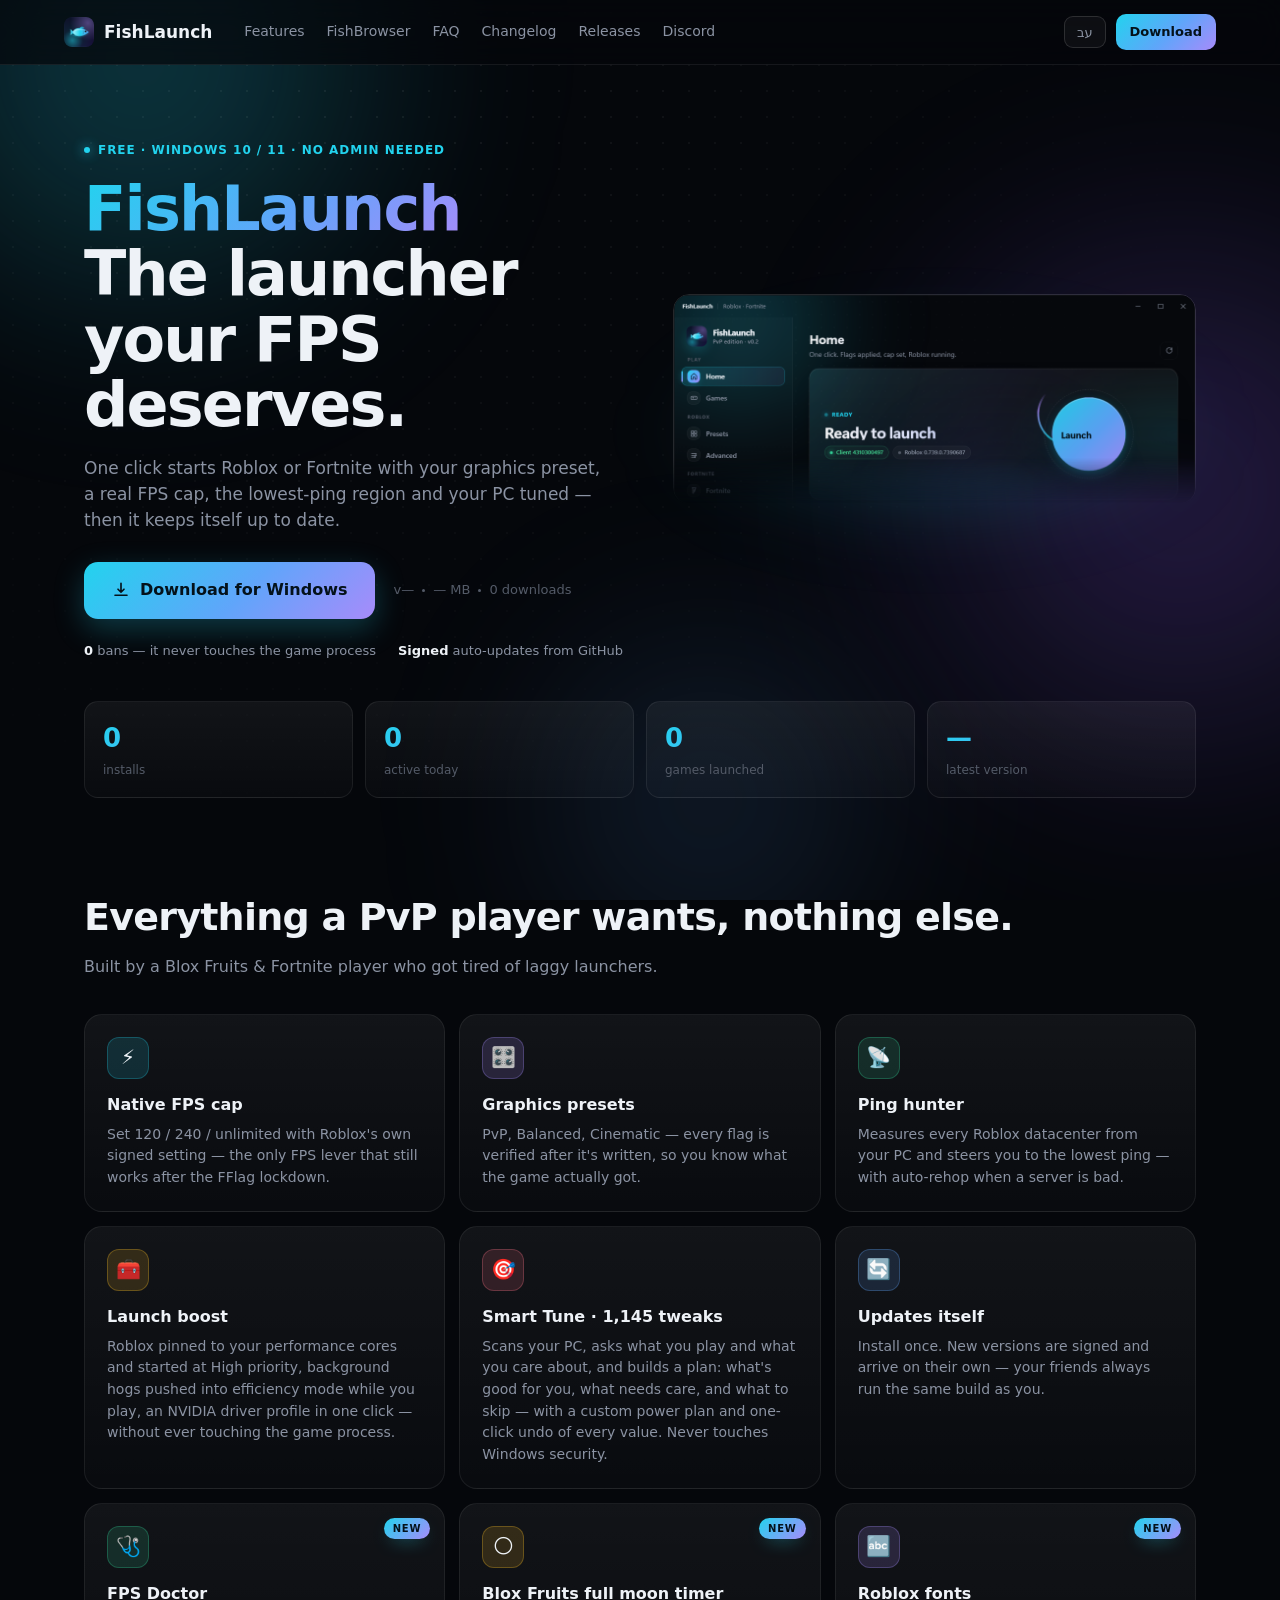
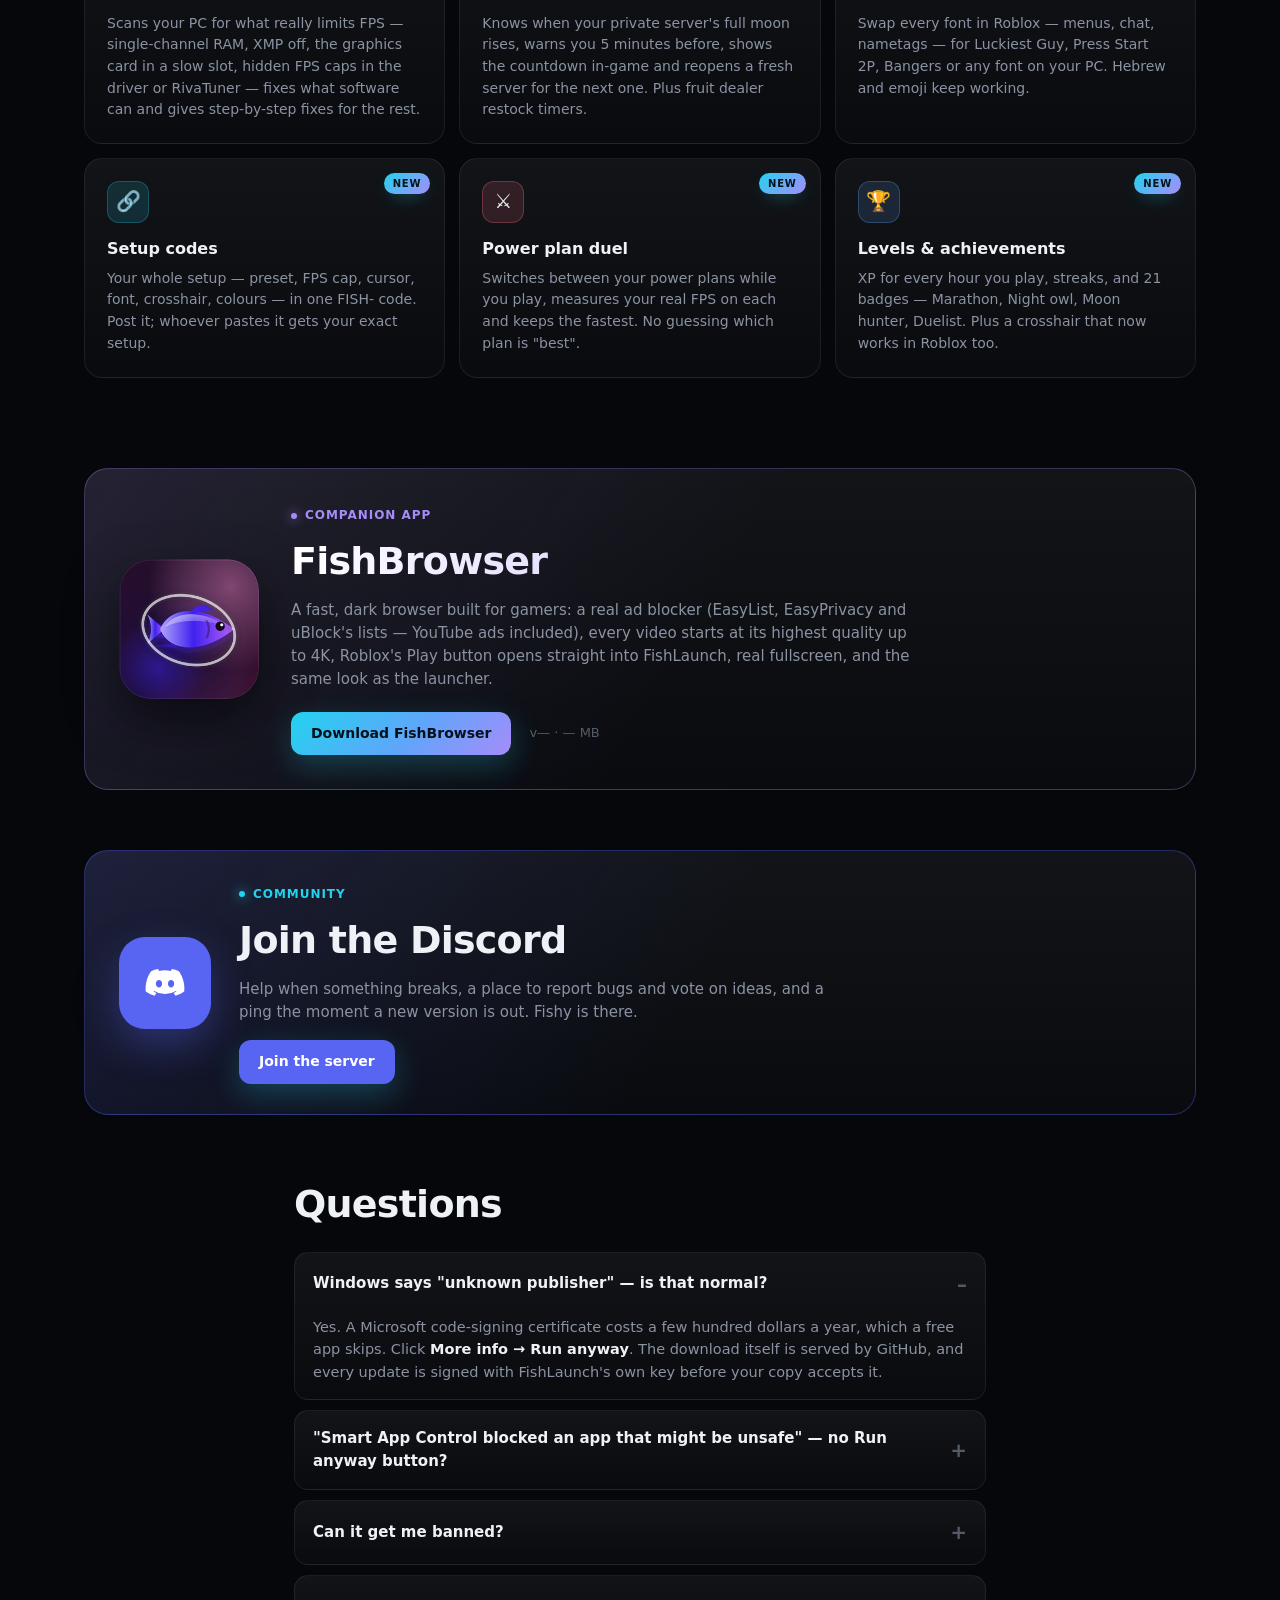
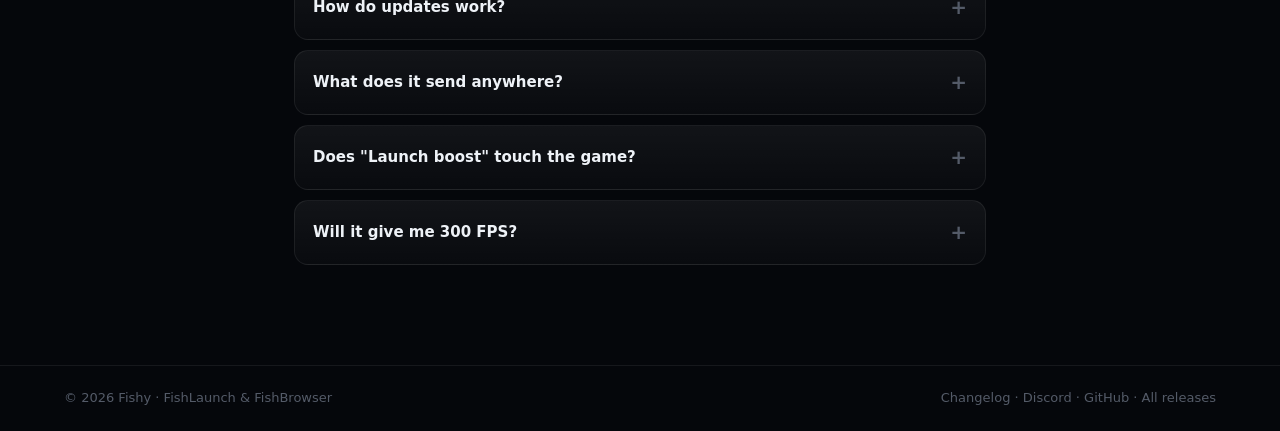
==== index.html @ eddf5564 "Update website" ====
<!doctype html>
<html lang="en">
  <head>
    <meta charset="UTF-8" />
    <meta name="viewport" content="width=device-width, initial-scale=1.0" />
    <title>FishLaunch — Roblox & Fortnite launcher</title>
    <meta name="description" content="FishLaunch: the free Roblox & Fortnite launcher by Fishy. Graphics presets, native FPS cap, ping hunter, PC tweaks, crosshair, auto-updates." />
    <meta property="og:title" content="FishLaunch — Roblox & Fortnite launcher" />
    <meta property="og:description" content="Free launcher for Roblox & Fortnite. Presets, FPS cap, ping hunter, tweaks. Windows 10/11." />
    <meta property="og:image" content="https://fishlaunch.pages.dev/og.png" />
    <meta property="og:image:width" content="1200" />
    <meta property="og:image:height" content="630" />
    <meta property="og:url" content="https://fishlaunch.pages.dev/" />
    <meta property="og:type" content="website" />
    <meta name="twitter:card" content="summary_large_image" />
    <meta name="twitter:image" content="https://fishlaunch.pages.dev/og.png" />
    <meta name="theme-color" content="#070b12" />
    <link rel="icon" href="favicon.png" />
    <link rel="stylesheet" href="style.css" />
  </head>
  <body>
    <div class="aurora"><i class="a1"></i><i class="a2"></i><i class="a3"></i></div>

    <header class="nav">
      <a class="brand" href="#top"><img src="logo.png" alt="" /><span>FishLaunch</span></a>
      <nav>
        <a href="#features" data-i18n="nav.features">Features</a>
        <a href="#browser" data-i18n="nav.browser">FishBrowser</a>
        <a href="#faq" data-i18n="nav.faq">FAQ</a>
        <a href="changelog.html" data-i18n="nav.changelog">Changelog</a>
        <a href="https://github.com/roesuper/fishlaunch/releases" target="_blank" rel="noopener" data-i18n="nav.releases">Releases</a>
        <a href="#community" data-discord hidden>Discord</a>
      </nav>
      <div class="nav-right">
        <button class="lang" id="lang" title="עברית / English">עב</button>
        <a class="btn sm" href="#download" data-i18n="nav.download">Download</a>
      </div>
    </header>

    <main id="top">
      <section class="hero">
        <div class="hero-text">
          <div class="eyebrow"><i></i><span data-i18n="hero.eyebrow">Free · Windows 10 / 11 · no admin needed</span></div>
          <h1><span class="grad">FishLaunch</span><br /><span data-i18n="hero.h1">The launcher your FPS deserves.</span></h1>
          <p data-i18n="hero.p">One click starts Roblox or Fortnite with your graphics preset, a real FPS cap, the lowest-ping region and your PC tuned — then it keeps itself up to date.</p>
          <div class="cta" id="download">
            <a class="btn big" id="dl" href="https://github.com/roesuper/fishlaunch/releases/latest">
              <svg width="18" height="18" viewBox="0 0 24 24" fill="none" stroke="currentColor" stroke-width="2.2" stroke-linecap="round" stroke-linejoin="round"><path d="M12 3v12m0 0l-4-4m4 4l4-4M4 19h16" /></svg>
              <span data-i18n="hero.download">Download for Windows</span>
            </a>
            <div class="meta">
              <span id="ver">v—</span><span class="dot"></span><span id="size">— MB</span><span class="dot"></span><span id="dls" data-i18n-dyn="dls">— downloads</span>
            </div>
          </div>
          <div class="trust">
            <span><b>0</b> <span data-i18n="hero.t1">bans</span> — <span data-i18n="hero.t1b">it never touches the game process</span></span>
            <span><b data-i18n="hero.t2">Signed</b> <span data-i18n="hero.t2b">auto-updates from GitHub</span></span>
          </div>
        </div>
        <div class="hero-shot">
          <div class="shot">
            <img src="screenshot.png" alt="FishLaunch home screen" />
          </div>
          <div class="shot-glow"></div>
        </div>
      </section>

      <section class="strip">
        <div class="stat"><b id="s-installs">—</b><span data-i18n="strip.installs">installs</span></div>
        <div class="stat"><b id="s-active">—</b><span data-i18n="strip.active">active today</span></div>
        <div class="stat"><b id="s-launches">—</b><span data-i18n="strip.launches">games launched</span></div>
        <div class="stat"><b id="s-ver">—</b><span data-i18n="strip.latest">latest version</span></div>
      </section>

      <section class="features" id="features">
        <h2 data-i18n="f.h2">Everything a PvP player wants, nothing else.</h2>
        <p class="sub" data-i18n="f.sub">Built by a Blox Fruits & Fortnite player who got tired of laggy launchers.</p>
        <div class="grid">
          <div class="card rise" style="--d: 0ms">
            <div class="ic cyan">⚡</div>
            <b data-i18n="f1.t">Native FPS cap</b>
            <p data-i18n="f1.p">Set 120 / 240 / unlimited with Roblox's own signed setting — the only FPS lever that still works after the FFlag lockdown.</p>
          </div>
          <div class="card rise" style="--d: 60ms">
            <div class="ic violet">🎛️</div>
            <b data-i18n="f2.t">Graphics presets</b>
            <p data-i18n="f2.p">PvP, Balanced, Cinematic — every flag is verified after it's written, so you know what the game actually got.</p>
          </div>
          <div class="card rise" style="--d: 120ms">
            <div class="ic green">📡</div>
            <b data-i18n="f3.t">Ping hunter</b>
            <p data-i18n="f3.p">Measures every Roblox datacenter from your PC and steers you to the lowest ping — with auto-rehop when a server is bad.</p>
          </div>
          <div class="card rise" style="--d: 180ms">
            <div class="ic amber">🧰</div>
            <b data-i18n="f4.t">Launch boost</b>
            <p data-i18n="f4.p">Roblox pinned to your performance cores and started at High priority, background hogs pushed into efficiency mode while you play, an NVIDIA driver profile in one click — without ever touching the game process.</p>
          </div>
          <div class="card rise" style="--d: 240ms">
            <div class="ic red">🎯</div>
            <b data-i18n="f5.t">Smart Tune · 1,145 tweaks</b>
            <p data-i18n="f5.p">Scans your PC, asks what you play and what you care about, and builds a plan: what's good for you, what needs care, and what to skip — with a custom power plan and one-click undo of every value. Never touches Windows security.</p>
          </div>
          <div class="card rise" style="--d: 300ms">
            <div class="ic sky">🔄</div>
            <b data-i18n="f6.t">Updates itself</b>
            <p data-i18n="f6.p">Install once. New versions are signed and arrive on their own — your friends always run the same build as you.</p>
          </div>
          <div class="card rise" style="--d: 360ms">
            <span class="new" data-i18n="new">NEW</span>
            <div class="ic green">🩺</div>
            <b data-i18n="f7.t">FPS Doctor</b>
            <p data-i18n="f7.p">Scans your PC for what really limits FPS — single-channel RAM, XMP off, the graphics card in a slow slot, hidden FPS caps in the driver or RivaTuner — fixes what software can and gives step-by-step fixes for the rest.</p>
          </div>
          <div class="card rise" style="--d: 420ms">
            <span class="new" data-i18n="new">NEW</span>
            <div class="ic amber">🌕</div>
            <b data-i18n="f8.t">Blox Fruits full moon timer</b>
            <p data-i18n="f8.p">Knows when your private server's full moon rises, warns you 5 minutes before, shows the countdown in-game and reopens a fresh server for the next one. Plus fruit dealer restock timers.</p>
          </div>
          <div class="card rise" style="--d: 480ms">
            <span class="new" data-i18n="new">NEW</span>
            <div class="ic violet">🔤</div>
            <b data-i18n="f9.t">Roblox fonts</b>
            <p data-i18n="f9.p">Swap every font in Roblox — menus, chat, nametags — for Luckiest Guy, Press Start 2P, Bangers or any font on your PC. Hebrew and emoji keep working.</p>
          </div>
          <div class="card rise" style="--d: 540ms">
            <span class="new" data-i18n="new">NEW</span>
            <div class="ic cyan">🔗</div>
            <b data-i18n="f10.t">Setup codes</b>
            <p data-i18n="f10.p">Your whole setup — preset, FPS cap, cursor, font, crosshair, colours — in one FISH- code. Post it; whoever pastes it gets your exact setup.</p>
          </div>
          <div class="card rise" style="--d: 600ms">
            <span class="new" data-i18n="new">NEW</span>
            <div class="ic red">⚔️</div>
            <b data-i18n="f11.t">Power plan duel</b>
            <p data-i18n="f11.p">Switches between your power plans while you play, measures your real FPS on each and keeps the fastest. No guessing which plan is "best".</p>
          </div>
          <div class="card rise" style="--d: 660ms">
            <span class="new" data-i18n="new">NEW</span>
            <div class="ic sky">🏆</div>
            <b data-i18n="f12.t">Levels & achievements</b>
            <p data-i18n="f12.p">XP for every hour you play, streaks, and 21 badges — Marathon, Night owl, Moon hunter, Duelist. Plus a crosshair that now works in Roblox too.</p>
          </div>
        </div>
      </section>

      <section class="browser" id="browser">
        <div class="browser-card">
          <img class="b-logo" src="browser-logo.png" alt="" />
          <div class="b-text">
            <div class="eyebrow violet"><i></i><span data-i18n="b.eyebrow">Companion app</span></div>
            <h2>FishBrowser</h2>
            <p data-i18n="b.p">A fast, dark browser built for gamers: a real ad blocker (EasyList, EasyPrivacy and uBlock's lists — YouTube ads included), every video starts at its highest quality up to 4K, Roblox's Play button opens straight into FishLaunch, real fullscreen, and the same look as the launcher.</p>
            <div class="cta">
              <a class="btn" id="dl-browser" href="https://github.com/roesuper/fishbrowser/releases/latest/download/FishBrowser-Setup.exe" data-i18n="b.download">Download FishBrowser</a>
              <span class="meta" id="b-meta">v— · — MB</span>
            </div>
          </div>
        </div>
      </section>

      <section class="community" id="community" data-discord hidden>
        <div class="community-card">
          <div class="c-icon">
            <svg width="44" height="44" viewBox="0 0 24 24" fill="currentColor"><path d="M19.6 5.6A16 16 0 0 0 15.7 4.4l-.5 1a15 15 0 0 0-6.4 0l-.5-1a16 16 0 0 0-3.9 1.2C1.9 9.3 1.2 13 1.5 16.6a16 16 0 0 0 4.8 2.4l1-1.6a10 10 0 0 1-1.6-.8l.4-.3a11.5 11.5 0 0 0 11.8 0l.4.3-1.6.8 1 1.6a16 16 0 0 0 4.8-2.4c.4-4.2-.7-7.8-2.9-11ZM8.7 14.4c-.9 0-1.7-.9-1.7-2s.8-2 1.7-2 1.8.9 1.7 2c0 1.1-.7 2-1.7 2Zm6.6 0c-.9 0-1.7-.9-1.7-2s.8-2 1.7-2 1.8.9 1.7 2c0 1.1-.7 2-1.7 2Z"/></svg>
          </div>
          <div class="c-text">
            <div class="eyebrow"><i></i><span data-i18n="c.eyebrow">Community</span></div>
            <h2 data-i18n="c.h2">Join the Discord</h2>
            <p data-i18n="c.p">Help when something breaks, a place to report bugs and vote on ideas, and a ping the moment a new version is out. Fishy is there.</p>
            <div class="cta">
              <a class="btn" data-discord href="#" target="_blank" rel="noopener" data-i18n="c.join">Join the server</a>
            </div>
          </div>
        </div>
      </section>

      <section class="faq" id="faq">
        <h2 data-i18n="faq.h2">Questions</h2>
        <details open>
          <summary data-i18n="q1">Windows says "unknown publisher" — is that normal?</summary>
          <p data-i18n="a1">Yes. A Microsoft code-signing certificate costs a few hundred dollars a year, which a free app skips. Click <b>More info → Run anyway</b>. The download itself is served by GitHub, and every update is signed with FishLaunch's own key before your copy accepts it.</p>
        </details>
        <details>
          <summary data-i18n="q5">"Smart App Control blocked an app that might be unsafe" — no Run anyway button?</summary>
          <p data-i18n="a5">That is Windows 11's Smart App Control, which only allows apps with a paid publisher certificate. It cannot be bypassed per-app. Turn it off once: <b>Settings → Privacy &amp; security → Windows Security → App &amp; browser control → Smart App Control settings → Off</b>. Windows only lets you turn it back on with a clean reinstall (Microsoft's rule, not ours), and it's usually only on for brand-new Windows 11 PCs.</p>
        </details>
        <details>
          <summary data-i18n="q2">Can it get me banned?</summary>
          <p data-i18n="a2">No. FishLaunch downloads the official Roblox client from Roblox's own servers, writes two config files, and starts the exe. It never reads or touches the game process — there is nothing for the anti-cheat to see. Same for Fortnite / EAC.</p>
        </details>
        <details>
          <summary data-i18n="q3">How do updates work?</summary>
          <p data-i18n="a3">On start, FishLaunch checks GitHub for a newer signed release. If there is one you get an "Update now" banner; it downloads, installs and restarts in a few seconds. Nothing else is ever downloaded in the background.</p>
        </details>
        <details>
          <summary data-i18n="q4">What does it send anywhere?</summary>
          <p data-i18n="a4">Once a day, an anonymous +1 to a public counter so the owner can see how many people use it. No names, no IDs, no IP handling on our side. Accounts live only on your PC.</p>
        </details>
        <details>
          <summary data-i18n="q6">Does "Launch boost" touch the game?</summary>
          <p data-i18n="a6">No. Priority is a start-up flag and the P-core mask is inherited from FishLaunch at the moment Roblox is created — the game process is never opened, read or written, so there is nothing for Byfron or EAC to see. Focus mode only touches <i>other</i> apps (browsers, launchers, sync tools) and puts them back when you quit.</p>
        </details>
        <details>
          <summary data-i18n="q7">Will it give me 300 FPS?</summary>
          <p data-i18n="a7">Not from software alone, and anyone promising that is selling you something. What actually moves the number: the Potato preset, nothing fighting the game for the CPU (Launch boost), a 1080p tab instead of 4K while you play, a monitor running at its real refresh rate, and on a 16 GB single-stick PC a second RAM stick. The FPS Doctor in the app checks all of these on your PC in five seconds, and Smart Tune measures your FPS before and after so you see what really changed.</p>
        </details>
      </section>
    </main>

    <footer>
      <span>© <span id="year"></span> Fishy · FishLaunch & FishBrowser</span>
      <span><a href="changelog.html" data-i18n="foot.changelog">Changelog</a> · <a data-discord hidden href="#" target="_blank" rel="noopener">Discord</a> <span data-discord hidden>·</span> <a href="https://github.com/roesuper/fishlaunch" target="_blank" rel="noopener">GitHub</a> · <a href="https://github.com/roesuper/fishlaunch/releases" target="_blank" rel="noopener" data-i18n="foot.rel">All releases</a></span>
    </footer>

    <script src="main.js"></script>
  </body>
</html>
---- style.css ----
:root {
  --bg: #05070b;
  --text: #eef2f7;
  --muted: #8b93a3;
  --dim: #545b68;
  --line: rgba(255, 255, 255, 0.07);
  --line-2: rgba(255, 255, 255, 0.13);
  --glass: linear-gradient(180deg, rgba(255, 255, 255, 0.055), rgba(255, 255, 255, 0.02));
  --cyan: #22d3ee;
  --sky: #60a5fa;
  --violet: #a78bfa;
  --green: #34d399;
  --amber: #fbbf24;
  --red: #fb7185;
  --accent-grad: linear-gradient(135deg, #22d3ee 0%, #60a5fa 55%, #a78bfa 100%);
  --glow: rgba(34, 211, 238, 0.45);
  --font-display: "Segoe UI Variable Display", "Segoe UI", Inter, system-ui, sans-serif;
  --font: "Segoe UI Variable Text", "Segoe UI", Inter, system-ui, sans-serif;
  --ease: cubic-bezier(0.2, 0.8, 0.2, 1);
  --spring: cubic-bezier(0.34, 1.56, 0.64, 1);
}
* {
  box-sizing: border-box;
  margin: 0;
  padding: 0;
}
html {
  scroll-behavior: smooth;
}
body {
  background: var(--bg);
  color: var(--text);
  font-family: var(--font);
  font-size: 15px;
  line-height: 1.55;
  -webkit-font-smoothing: antialiased;
  overflow-x: hidden;
}
a {
  color: inherit;
  text-decoration: none;
}
[dir="rtl"] body {
  font-family: "Segoe UI", Arial, sans-serif;
}

/* background */
.aurora {
  position: fixed;
  inset: 0;
  overflow: hidden;
  pointer-events: none;
  z-index: 0;
}
.aurora::after {
  content: "";
  position: absolute;
  inset: 0;
  background-image: radial-gradient(rgba(255, 255, 255, 0.06) 1px, transparent 1px);
  background-size: 26px 26px;
  mask-image: radial-gradient(ellipse at 30% 0%, #000 10%, transparent 70%);
  -webkit-mask-image: radial-gradient(ellipse at 30% 0%, #000 10%, transparent 70%);
}
.aurora i {
  position: absolute;
  border-radius: 50%;
  filter: blur(90px);
  opacity: 0.55;
}
.aurora .a1 {
  width: 720px;
  height: 720px;
  left: -220px;
  top: -300px;
  background: radial-gradient(circle, rgba(34, 211, 238, 0.55), transparent 65%);
  animation: drift1 26s ease-in-out infinite alternate;
}
.aurora .a2 {
  width: 800px;
  height: 800px;
  right: -300px;
  top: 10%;
  background: radial-gradient(circle, rgba(139, 92, 246, 0.5), transparent 65%);
  animation: drift2 32s ease-in-out infinite alternate;
}
.aurora .a3 {
  width: 520px;
  height: 520px;
  left: 35%;
  top: 60%;
  background: radial-gradient(circle, rgba(96, 165, 250, 0.32), transparent 65%);
  animation: drift3 22s ease-in-out infinite alternate;
}
@keyframes drift1 {
  to {
    transform: translate(120px, 60px);
  }
}
@keyframes drift2 {
  to {
    transform: translate(-120px, -80px);
  }
}
@keyframes drift3 {
  to {
    transform: translate(60px, -40px) scale(1.15);
  }
}

/* nav */
.nav {
  position: sticky;
  top: 0;
  z-index: 10;
  display: flex;
  align-items: center;
  gap: 24px;
  padding: 14px clamp(16px, 5vw, 64px);
  background: rgba(5, 7, 11, 0.7);
  backdrop-filter: blur(16px);
  border-bottom: 1px solid var(--line);
}
.brand {
  display: flex;
  align-items: center;
  gap: 10px;
  font-family: var(--font-display);
  font-weight: 700;
  font-size: 17px;
}
.brand img {
  width: 30px;
  height: 30px;
  border-radius: 8px;
}
.nav nav {
  display: flex;
  gap: 22px;
  color: var(--muted);
  font-size: 14px;
  margin-inline-start: 8px;
}
.nav nav a:hover {
  color: var(--text);
}
.nav-right {
  margin-inline-start: auto;
  display: flex;
  align-items: center;
  gap: 10px;
}
.lang {
  height: 32px;
  padding: 0 12px;
  border-radius: 9px;
  border: 1px solid var(--line-2);
  background: rgba(255, 255, 255, 0.04);
  color: var(--muted);
  font-family: inherit;
  font-size: 13px;
  cursor: pointer;
}
.lang:hover {
  color: var(--text);
}

/* buttons */
.btn {
  display: inline-flex;
  align-items: center;
  justify-content: center;
  gap: 10px;
  padding: 11px 20px;
  border-radius: 12px;
  background: var(--accent-grad);
  color: #04121a;
  font-weight: 700;
  font-size: 14px;
  transition: transform 0.15s var(--spring), filter 0.15s, box-shadow 0.2s;
  box-shadow: 0 10px 30px rgba(34, 211, 238, 0.25);
}
.btn:hover {
  filter: brightness(1.08);
  transform: translateY(-2px);
  box-shadow: 0 16px 40px rgba(34, 211, 238, 0.35);
}
.btn:active {
  transform: scale(0.97);
}
.btn.sm {
  padding: 8px 14px;
  font-size: 13px;
  border-radius: 10px;
  box-shadow: none;
}
.btn.big {
  padding: 16px 28px;
  font-size: 16px;
  border-radius: 14px;
}

/* hero */
main {
  position: relative;
  z-index: 1;
}
.hero {
  display: grid;
  grid-template-columns: 1.05fr 1fr;
  gap: 40px;
  align-items: center;
  padding: clamp(40px, 8vh, 90px) clamp(16px, 5vw, 64px) 30px;
  max-width: 1240px;
  margin: 0 auto;
}
.eyebrow {
  display: inline-flex;
  align-items: center;
  gap: 8px;
  font-size: 12px;
  letter-spacing: 0.08em;
  text-transform: uppercase;
  color: var(--cyan);
  font-weight: 600;
}
.eyebrow i {
  width: 6px;
  height: 6px;
  border-radius: 50%;
  background: var(--cyan);
  box-shadow: 0 0 12px var(--cyan);
}
.eyebrow.violet {
  color: var(--violet);
}
.eyebrow.violet i {
  background: var(--violet);
  box-shadow: 0 0 12px var(--violet);
}
h1 {
  font-family: var(--font-display);
  font-size: clamp(38px, 5.2vw, 62px);
  line-height: 1.05;
  letter-spacing: -0.03em;
  margin: 16px 0 18px;
  font-weight: 800;
}
.grad {
  background: var(--accent-grad);
  -webkit-background-clip: text;
  background-clip: text;
  color: transparent;
}
.hero p {
  color: var(--muted);
  font-size: 17px;
  max-width: 520px;
}
.cta {
  margin-top: 28px;
  display: flex;
  align-items: center;
  gap: 18px;
  flex-wrap: wrap;
}
.meta {
  color: var(--dim);
  font-size: 13px;
  display: inline-flex;
  align-items: center;
  gap: 8px;
}
.meta .dot {
  width: 3px;
  height: 3px;
  border-radius: 50%;
  background: var(--dim);
}
.trust {
  margin-top: 22px;
  display: flex;
  gap: 22px;
  flex-wrap: wrap;
  color: var(--muted);
  font-size: 13px;
}
.trust b {
  color: var(--text);
}
.hero-shot {
  position: relative;
}
.shot {
  border-radius: 16px;
  overflow: hidden;
  border: 1px solid var(--line-2);
  box-shadow: 0 40px 100px rgba(0, 0, 0, 0.6), 0 0 0 1px rgba(255, 255, 255, 0.03);
  transform: perspective(1400px) rotateY(-8deg) rotateX(3deg);
  transition: transform 0.6s var(--ease);
  animation: rise 0.8s var(--ease) both;
  mask-image: linear-gradient(180deg, #000 78%, transparent);
  -webkit-mask-image: linear-gradient(180deg, #000 78%, transparent);
}
[dir="rtl"] .shot {
  transform: perspective(1400px) rotateY(8deg) rotateX(3deg);
}
.hero-shot:hover .shot {
  transform: perspective(1400px) rotateY(0) rotateX(0);
}
.shot img {
  display: block;
  width: 100%;
}
.shot-glow {
  position: absolute;
  inset: 10% -10% -20% -10%;
  background: radial-gradient(ellipse, rgba(34, 211, 238, 0.25), transparent 65%);
  filter: blur(40px);
  z-index: -1;
}

/* stats strip */
.strip {
  max-width: 1240px;
  margin: 10px auto 0;
  padding: 0 clamp(16px, 5vw, 64px);
  display: grid;
  grid-template-columns: repeat(4, 1fr);
  gap: 12px;
}
.stat {
  padding: 16px 18px;
  border-radius: 14px;
  background: var(--glass);
  border: 1px solid var(--line);
}
.stat b {
  display: block;
  font-family: var(--font-display);
  font-size: 26px;
  font-weight: 700;
  background: var(--accent-grad);
  -webkit-background-clip: text;
  background-clip: text;
  color: transparent;
}
.stat span {
  color: var(--dim);
  font-size: 12px;
}

/* features */
.features {
  max-width: 1240px;
  margin: 0 auto;
  padding: 90px clamp(16px, 5vw, 64px) 30px;
}
h2 {
  font-family: var(--font-display);
  font-size: clamp(26px, 3.4vw, 38px);
  letter-spacing: -0.02em;
  font-weight: 800;
}
.sub {
  color: var(--muted);
  margin-top: 8px;
  font-size: 16px;
}
.grid {
  margin-top: 34px;
  display: grid;
  grid-template-columns: repeat(3, 1fr);
  gap: 14px;
}
.card {
  padding: 22px;
  border-radius: 18px;
  background: var(--glass);
  border: 1px solid var(--line);
  transition: transform 0.25s var(--spring), border-color 0.2s, box-shadow 0.25s;
}
.card:hover {
  transform: translateY(-4px);
  border-color: rgba(34, 211, 238, 0.35);
  box-shadow: 0 20px 50px rgba(0, 0, 0, 0.45);
}
.card .ic {
  width: 42px;
  height: 42px;
  border-radius: 12px;
  display: grid;
  place-items: center;
  font-size: 20px;
  background: rgba(255, 255, 255, 0.06);
  margin-bottom: 14px;
}
.card b {
  display: block;
  font-size: 16px;
  margin-bottom: 6px;
}
.card p {
  color: var(--muted);
  font-size: 14px;
}
.rise {
  animation: rise 0.6s var(--ease) both;
  animation-delay: var(--d, 0ms);
}
@keyframes rise {
  from {
    opacity: 0;
    transform: translateY(14px);
  }
  to {
    opacity: 1;
    transform: none;
  }
}

/* browser */
.browser {
  max-width: 1240px;
  margin: 0 auto;
  padding: 60px clamp(16px, 5vw, 64px);
}
.browser-card {
  display: flex;
  gap: 32px;
  align-items: center;
  padding: 34px;
  border-radius: 24px;
  background: linear-gradient(120deg, rgba(167, 139, 250, 0.12), transparent 55%), var(--glass);
  border: 1px solid rgba(167, 139, 250, 0.3);
}
.b-logo {
  width: 140px;
  height: 140px;
  border-radius: 32px;
  flex: none;
  box-shadow: 0 20px 50px rgba(0, 0, 0, 0.5);
  animation: float 5s ease-in-out infinite;
}
@keyframes float {
  50% {
    transform: translateY(-8px);
  }
}
.b-text h2 {
  margin: 6px 0 8px;
  background: linear-gradient(90deg, #fff, #c4b5fd);
  -webkit-background-clip: text;
  background-clip: text;
  color: transparent;
}
.b-text p {
  color: var(--muted);
  max-width: 620px;
}
.b-text .cta {
  margin-top: 20px;
}

/* faq */
.faq {
  max-width: 820px;
  margin: 0 auto;
  padding: 40px clamp(16px, 5vw, 64px) 90px;
}
.faq h2 {
  margin-bottom: 18px;
}
details {
  border: 1px solid var(--line);
  border-radius: 14px;
  background: var(--glass);
  margin-bottom: 10px;
  padding: 0 18px;
}
summary {
  cursor: pointer;
  padding: 16px 0;
  font-weight: 600;
  list-style: none;
  display: flex;
  justify-content: space-between;
  align-items: center;
}
summary::after {
  content: "+";
  color: var(--dim);
  font-size: 20px;
}
details[open] summary::after {
  content: "–";
}
details p {
  color: var(--muted);
  padding: 0 0 16px;
  font-size: 14.5px;
}
details p b {
  color: var(--text);
}

footer {
  position: relative;
  z-index: 1;
  display: flex;
  justify-content: space-between;
  gap: 12px;
  flex-wrap: wrap;
  padding: 22px clamp(16px, 5vw, 64px);
  border-top: 1px solid var(--line);
  color: var(--dim);
  font-size: 13px;
}
footer a:hover {
  color: var(--text);
}

@media (max-width: 900px) {
  .hero {
    grid-template-columns: 1fr;
  }
  .shot,
  [dir="rtl"] .shot {
    transform: none;
  }
  .grid {
    grid-template-columns: 1fr 1fr;
  }
  .strip {
    grid-template-columns: 1fr 1fr;
  }
  .nav nav {
    display: none;
  }
}
@media (max-width: 560px) {
  .grid {
    grid-template-columns: 1fr;
  }
  .browser-card {
    flex-direction: column;
    text-align: center;
  }
  .b-text .cta {
    justify-content: center;
  }
}

/* community */
.community {
  max-width: 1240px;
  margin: 0 auto;
  padding: 0 clamp(16px, 5vw, 64px) 20px;
}
.community-card {
  display: flex;
  gap: 28px;
  align-items: center;
  padding: 30px 34px;
  border-radius: 24px;
  background: linear-gradient(120deg, rgba(88, 101, 242, 0.16), transparent 55%), var(--glass);
  border: 1px solid rgba(88, 101, 242, 0.35);
}
.c-icon {
  flex: none;
  width: 92px;
  height: 92px;
  border-radius: 26px;
  display: grid;
  place-items: center;
  color: #fff;
  background: #5865f2;
  box-shadow: 0 16px 40px rgba(88, 101, 242, 0.35);
  animation: float 5s ease-in-out infinite;
}
.c-text h2 {
  margin: 6px 0 8px;
}
.c-text p {
  color: var(--muted);
  max-width: 620px;
}
.c-text .cta {
  margin-top: 16px;
}
.c-text .btn {
  background: #5865f2;
  border-color: #5865f2;
  color: #fff;
}
[data-discord][hidden] {
  display: none !important;
}
@media (max-width: 700px) {
  .community-card {
    flex-direction: column;
    text-align: center;
    align-items: center;
  }
}

/* "NEW" tag on the latest feature cards */
.card {
  position: relative;
}
.card .new {
  position: absolute;
  top: 14px;
  right: 14px;
  padding: 3px 9px;
  border-radius: 999px;
  font-size: 10px;
  font-weight: 800;
  letter-spacing: 0.8px;
  color: #04121a;
  background: linear-gradient(135deg, #22d3ee, #a78bfa);
  box-shadow: 0 6px 18px -8px rgba(34, 211, 238, 0.8);
  animation: new-pulse 2.4s ease-in-out infinite;
}
[dir="rtl"] .card .new {
  right: auto;
  left: 14px;
}
@keyframes new-pulse {
  50% {
    box-shadow: 0 6px 22px -4px rgba(34, 211, 238, 0.95);
  }
}

/* icon tints per card (the classes were in the markup, never styled) */
.card .ic.cyan { background: rgba(34, 211, 238, 0.14); box-shadow: inset 0 0 0 1px rgba(34, 211, 238, 0.25); }
.card .ic.violet { background: rgba(167, 139, 250, 0.16); box-shadow: inset 0 0 0 1px rgba(167, 139, 250, 0.28); }
.card .ic.green { background: rgba(52, 211, 153, 0.14); box-shadow: inset 0 0 0 1px rgba(52, 211, 153, 0.28); }
.card .ic.amber { background: rgba(251, 191, 36, 0.14); box-shadow: inset 0 0 0 1px rgba(251, 191, 36, 0.28); }
.card .ic.red { background: rgba(251, 113, 133, 0.14); box-shadow: inset 0 0 0 1px rgba(251, 113, 133, 0.28); }
.card .ic.sky { background: rgba(96, 165, 250, 0.14); box-shadow: inset 0 0 0 1px rgba(96, 165, 250, 0.28); }
.card:hover .ic { transform: scale(1.08) rotate(-4deg); }
.card .ic { transition: transform 0.3s cubic-bezier(0.34, 1.56, 0.64, 1); }
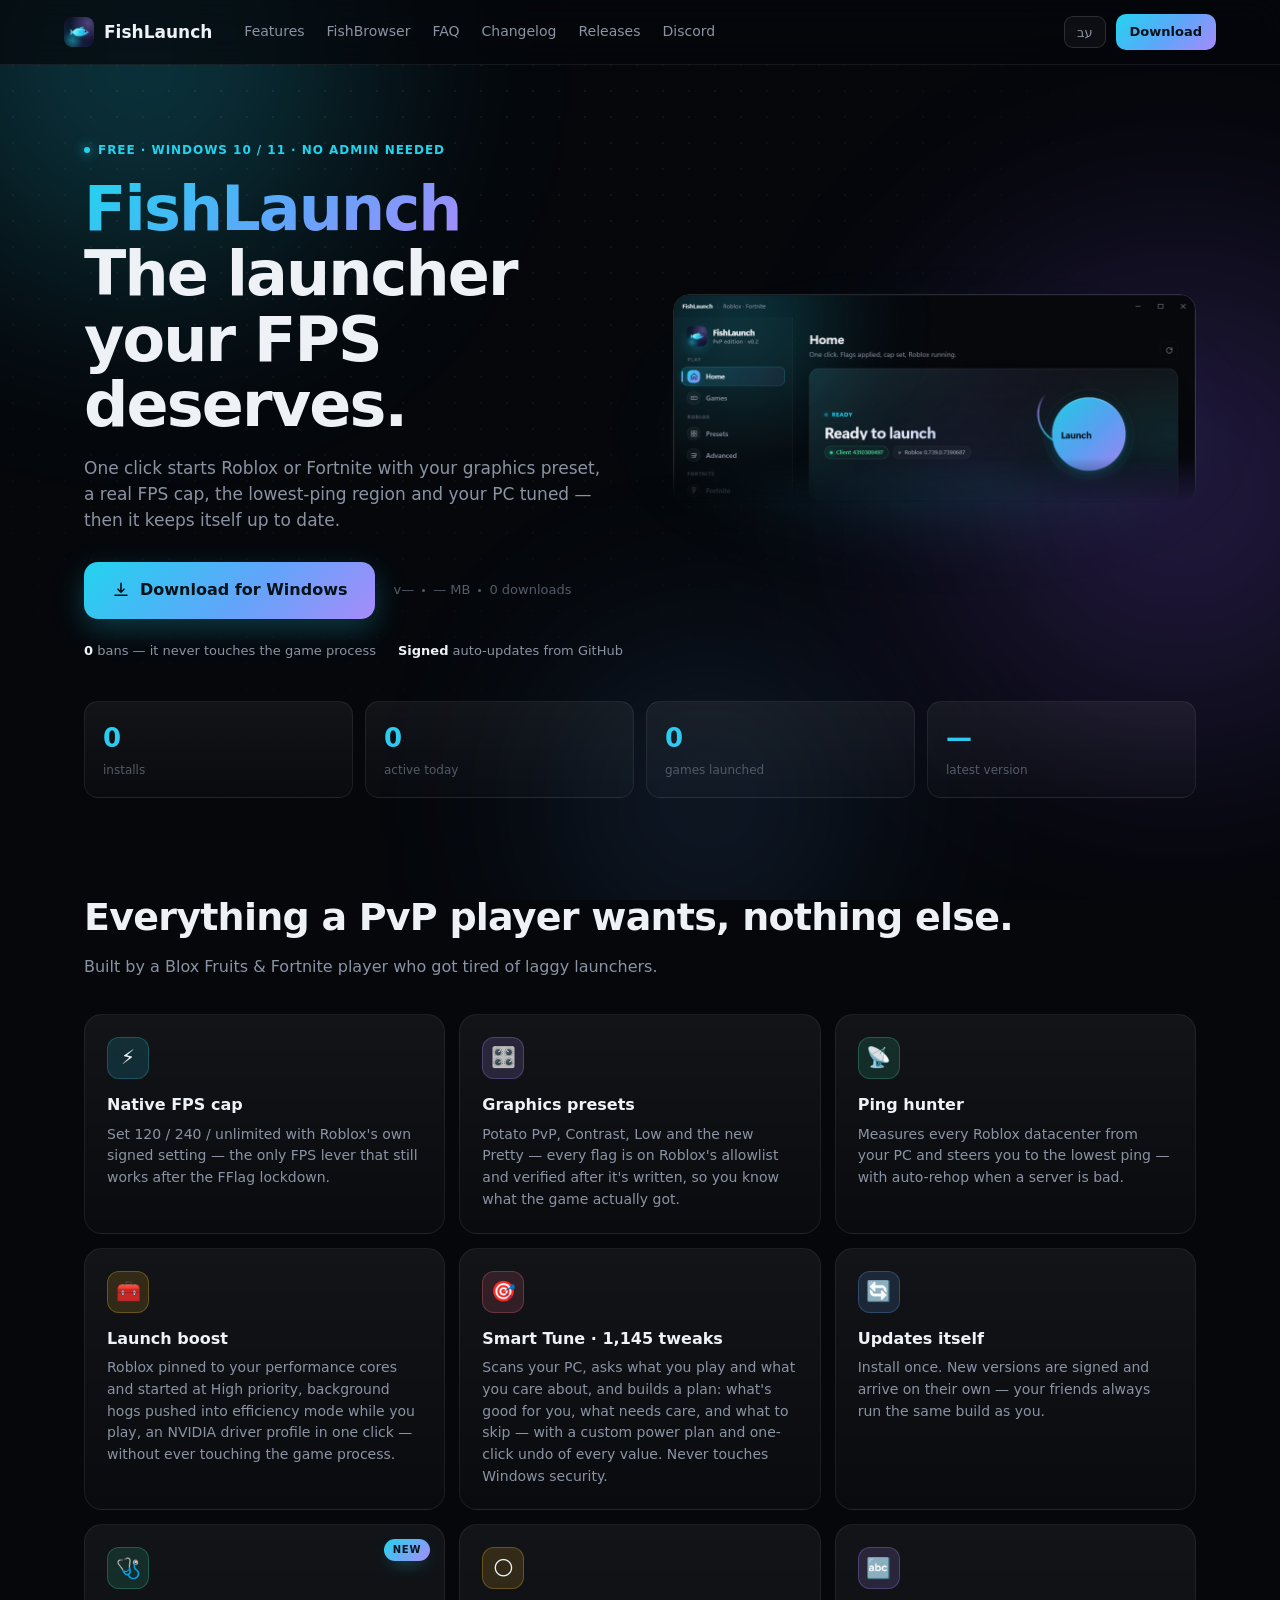
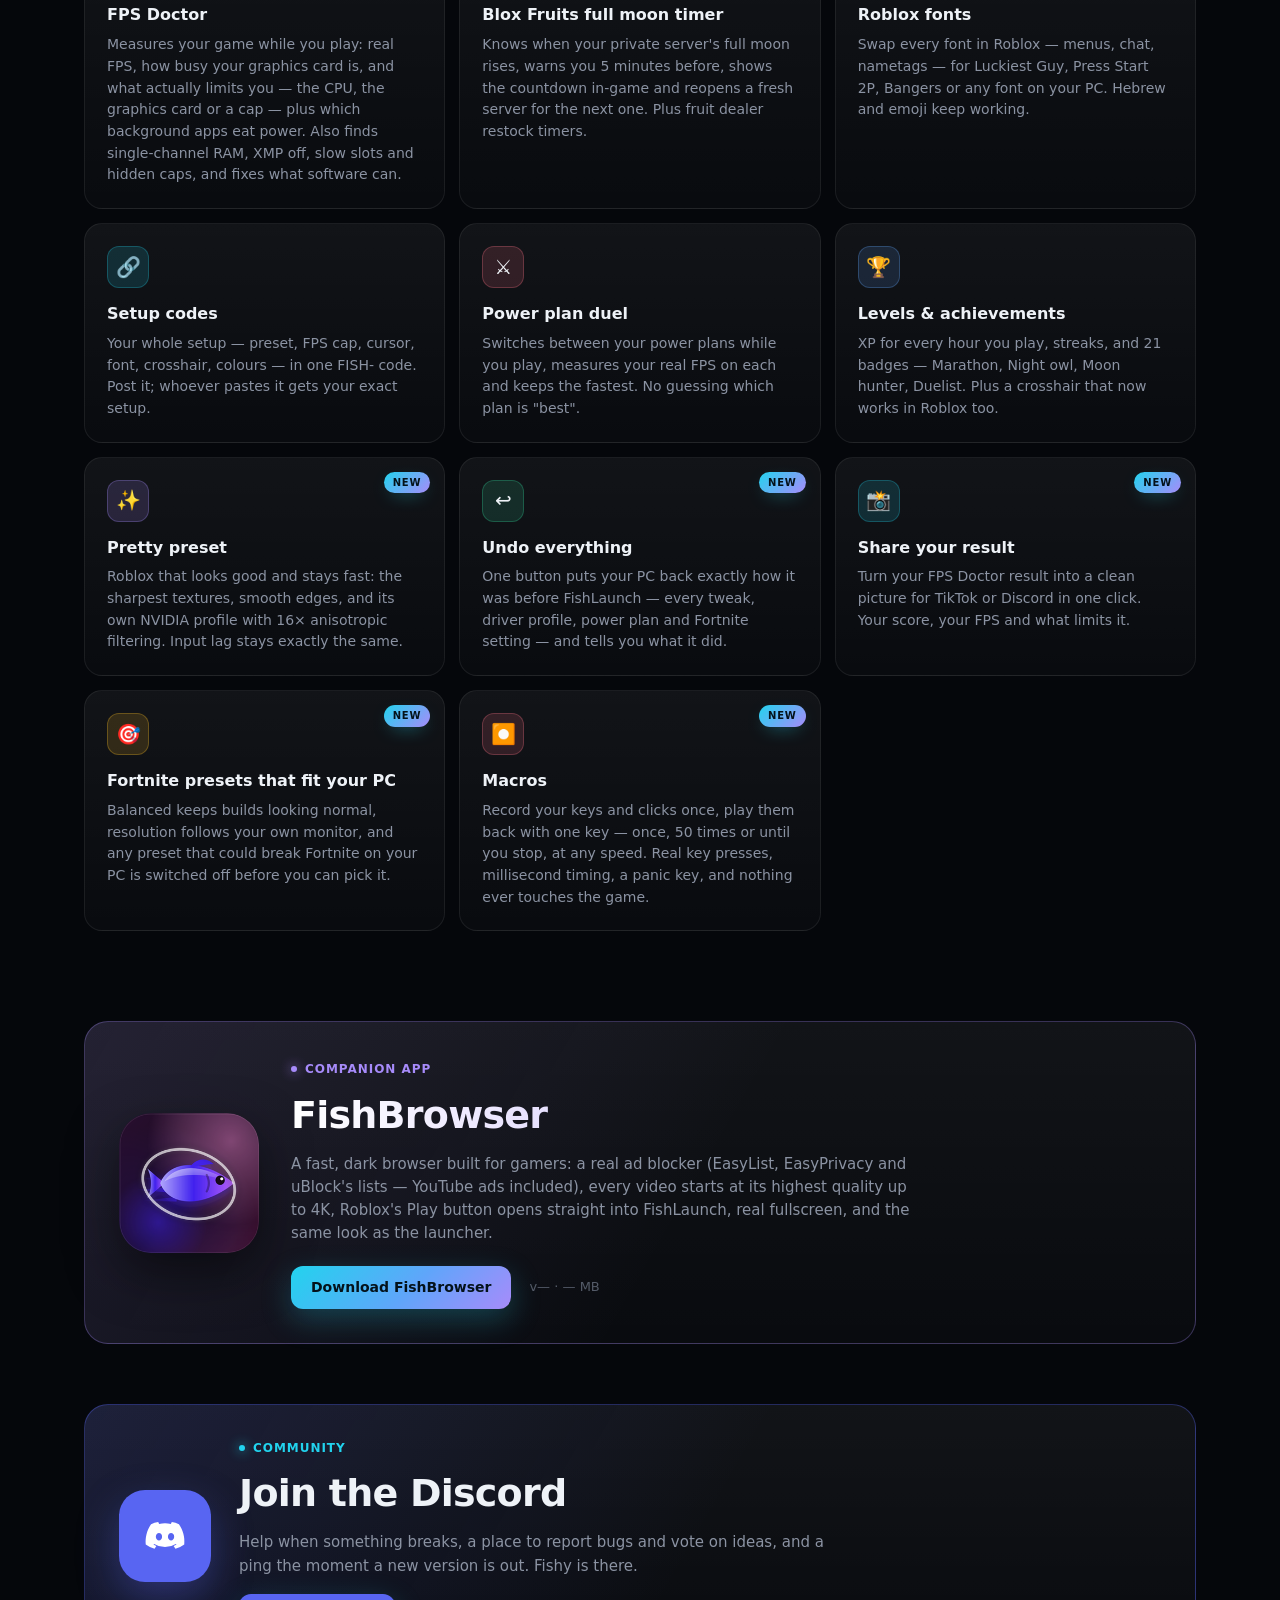
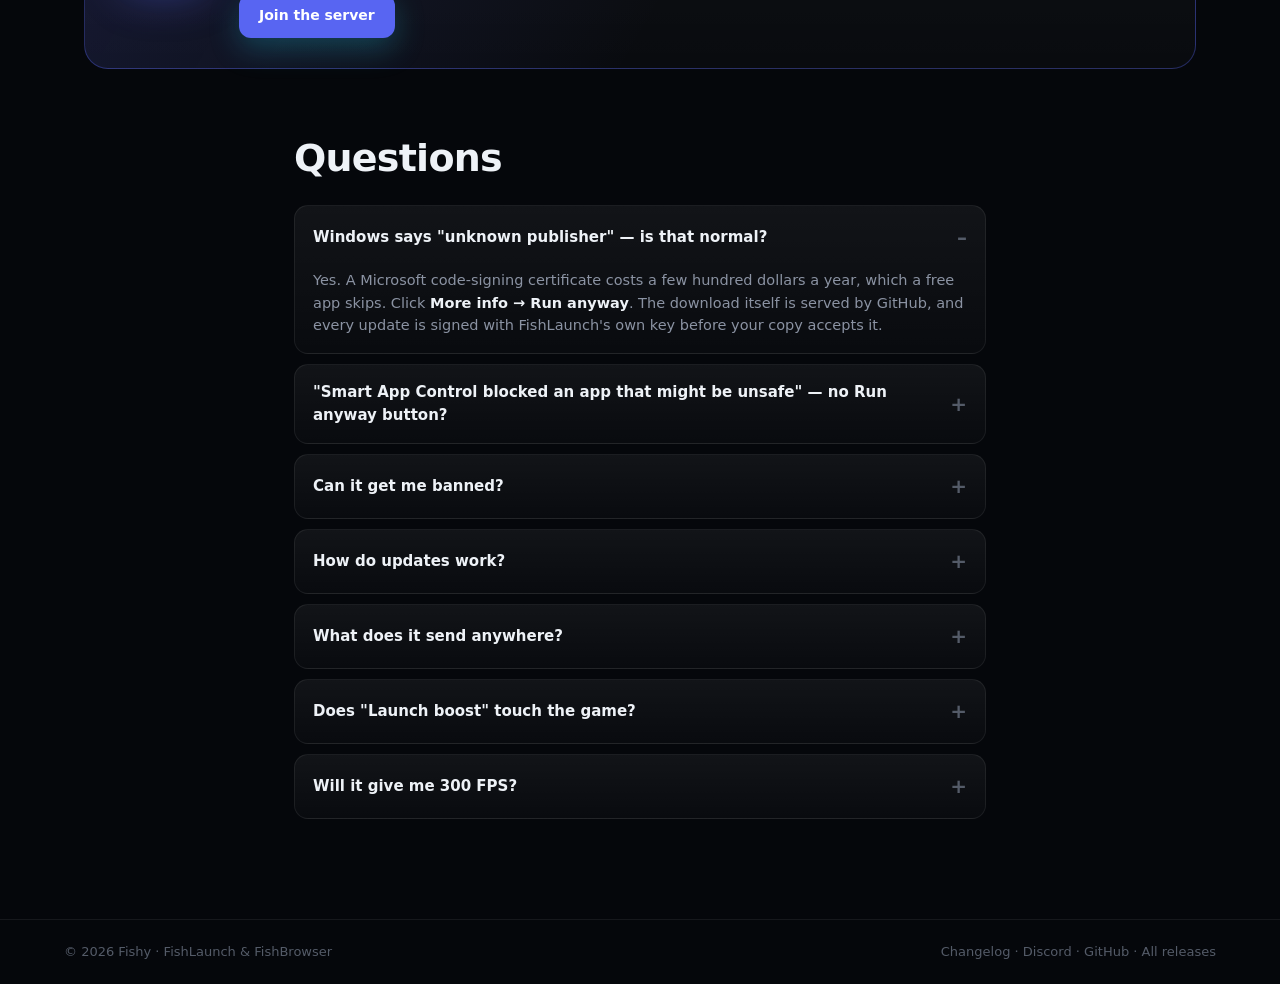
==== commit 7bf1e9a2: "Update website" ====
--- a/index.html
+++ b/index.html
@@ -84,7 +84,7 @@
           <div class="card rise" style="--d: 60ms">
             <div class="ic violet">🎛️</div>
             <b data-i18n="f2.t">Graphics presets</b>
-            <p data-i18n="f2.p">PvP, Balanced, Cinematic — every flag is verified after it's written, so you know what the game actually got.</p>
+            <p data-i18n="f2.p">Potato PvP, Contrast, Low and the new Pretty — every flag is on Roblox's allowlist and verified after it's written, so you know what the game actually got.</p>
           </div>
           <div class="card rise" style="--d: 120ms">
             <div class="ic green">📡</div>
@@ -110,37 +110,62 @@
             <span class="new" data-i18n="new">NEW</span>
             <div class="ic green">🩺</div>
             <b data-i18n="f7.t">FPS Doctor</b>
-            <p data-i18n="f7.p">Scans your PC for what really limits FPS — single-channel RAM, XMP off, the graphics card in a slow slot, hidden FPS caps in the driver or RivaTuner — fixes what software can and gives step-by-step fixes for the rest.</p>
+            <p data-i18n="f7.p">Measures your game while you play: real FPS, how busy your graphics card is, and what actually limits you — the CPU, the graphics card or a cap — plus which background apps eat power. Also finds single-channel RAM, XMP off, slow slots and hidden caps, and fixes what software can.</p>
           </div>
           <div class="card rise" style="--d: 420ms">
-            <span class="new" data-i18n="new">NEW</span>
             <div class="ic amber">🌕</div>
             <b data-i18n="f8.t">Blox Fruits full moon timer</b>
             <p data-i18n="f8.p">Knows when your private server's full moon rises, warns you 5 minutes before, shows the countdown in-game and reopens a fresh server for the next one. Plus fruit dealer restock timers.</p>
           </div>
           <div class="card rise" style="--d: 480ms">
-            <span class="new" data-i18n="new">NEW</span>
             <div class="ic violet">🔤</div>
             <b data-i18n="f9.t">Roblox fonts</b>
             <p data-i18n="f9.p">Swap every font in Roblox — menus, chat, nametags — for Luckiest Guy, Press Start 2P, Bangers or any font on your PC. Hebrew and emoji keep working.</p>
           </div>
           <div class="card rise" style="--d: 540ms">
-            <span class="new" data-i18n="new">NEW</span>
             <div class="ic cyan">🔗</div>
             <b data-i18n="f10.t">Setup codes</b>
             <p data-i18n="f10.p">Your whole setup — preset, FPS cap, cursor, font, crosshair, colours — in one FISH- code. Post it; whoever pastes it gets your exact setup.</p>
           </div>
           <div class="card rise" style="--d: 600ms">
-            <span class="new" data-i18n="new">NEW</span>
             <div class="ic red">⚔️</div>
             <b data-i18n="f11.t">Power plan duel</b>
             <p data-i18n="f11.p">Switches between your power plans while you play, measures your real FPS on each and keeps the fastest. No guessing which plan is "best".</p>
           </div>
           <div class="card rise" style="--d: 660ms">
-            <span class="new" data-i18n="new">NEW</span>
             <div class="ic sky">🏆</div>
             <b data-i18n="f12.t">Levels & achievements</b>
             <p data-i18n="f12.p">XP for every hour you play, streaks, and 21 badges — Marathon, Night owl, Moon hunter, Duelist. Plus a crosshair that now works in Roblox too.</p>
+          </div>
+          <div class="card rise" style="--d: 720ms">
+            <span class="new" data-i18n="new">NEW</span>
+            <div class="ic violet">✨</div>
+            <b data-i18n="f13.t">Pretty preset</b>
+            <p data-i18n="f13.p">Roblox that looks good and stays fast: the sharpest textures, smooth edges, and its own NVIDIA profile with 16× anisotropic filtering. Input lag stays exactly the same.</p>
+          </div>
+          <div class="card rise" style="--d: 780ms">
+            <span class="new" data-i18n="new">NEW</span>
+            <div class="ic green">↩️</div>
+            <b data-i18n="f14.t">Undo everything</b>
+            <p data-i18n="f14.p">One button puts your PC back exactly how it was before FishLaunch — every tweak, driver profile, power plan and Fortnite setting — and tells you what it did.</p>
+          </div>
+          <div class="card rise" style="--d: 840ms">
+            <span class="new" data-i18n="new">NEW</span>
+            <div class="ic cyan">📸</div>
+            <b data-i18n="f15.t">Share your result</b>
+            <p data-i18n="f15.p">Turn your FPS Doctor result into a clean picture for TikTok or Discord in one click. Your score, your FPS and what limits it.</p>
+          </div>
+          <div class="card rise" style="--d: 900ms">
+            <span class="new" data-i18n="new">NEW</span>
+            <div class="ic amber">🎯</div>
+            <b data-i18n="f16.t">Fortnite presets that fit your PC</b>
+            <p data-i18n="f16.p">Balanced keeps builds looking normal, resolution follows your own monitor, and any preset that could break Fortnite on your PC is switched off before you can pick it.</p>
+          </div>
+          <div class="card rise" style="--d: 960ms">
+            <span class="new" data-i18n="new">NEW</span>
+            <div class="ic red">⏺️</div>
+            <b data-i18n="f17.t">Macros</b>
+            <p data-i18n="f17.p">Record your keys and clicks once, play them back with one key — once, 50 times or until you stop, at any speed. Real key presses, millisecond timing, a panic key, and nothing ever touches the game.</p>
           </div>
         </div>
       </section>
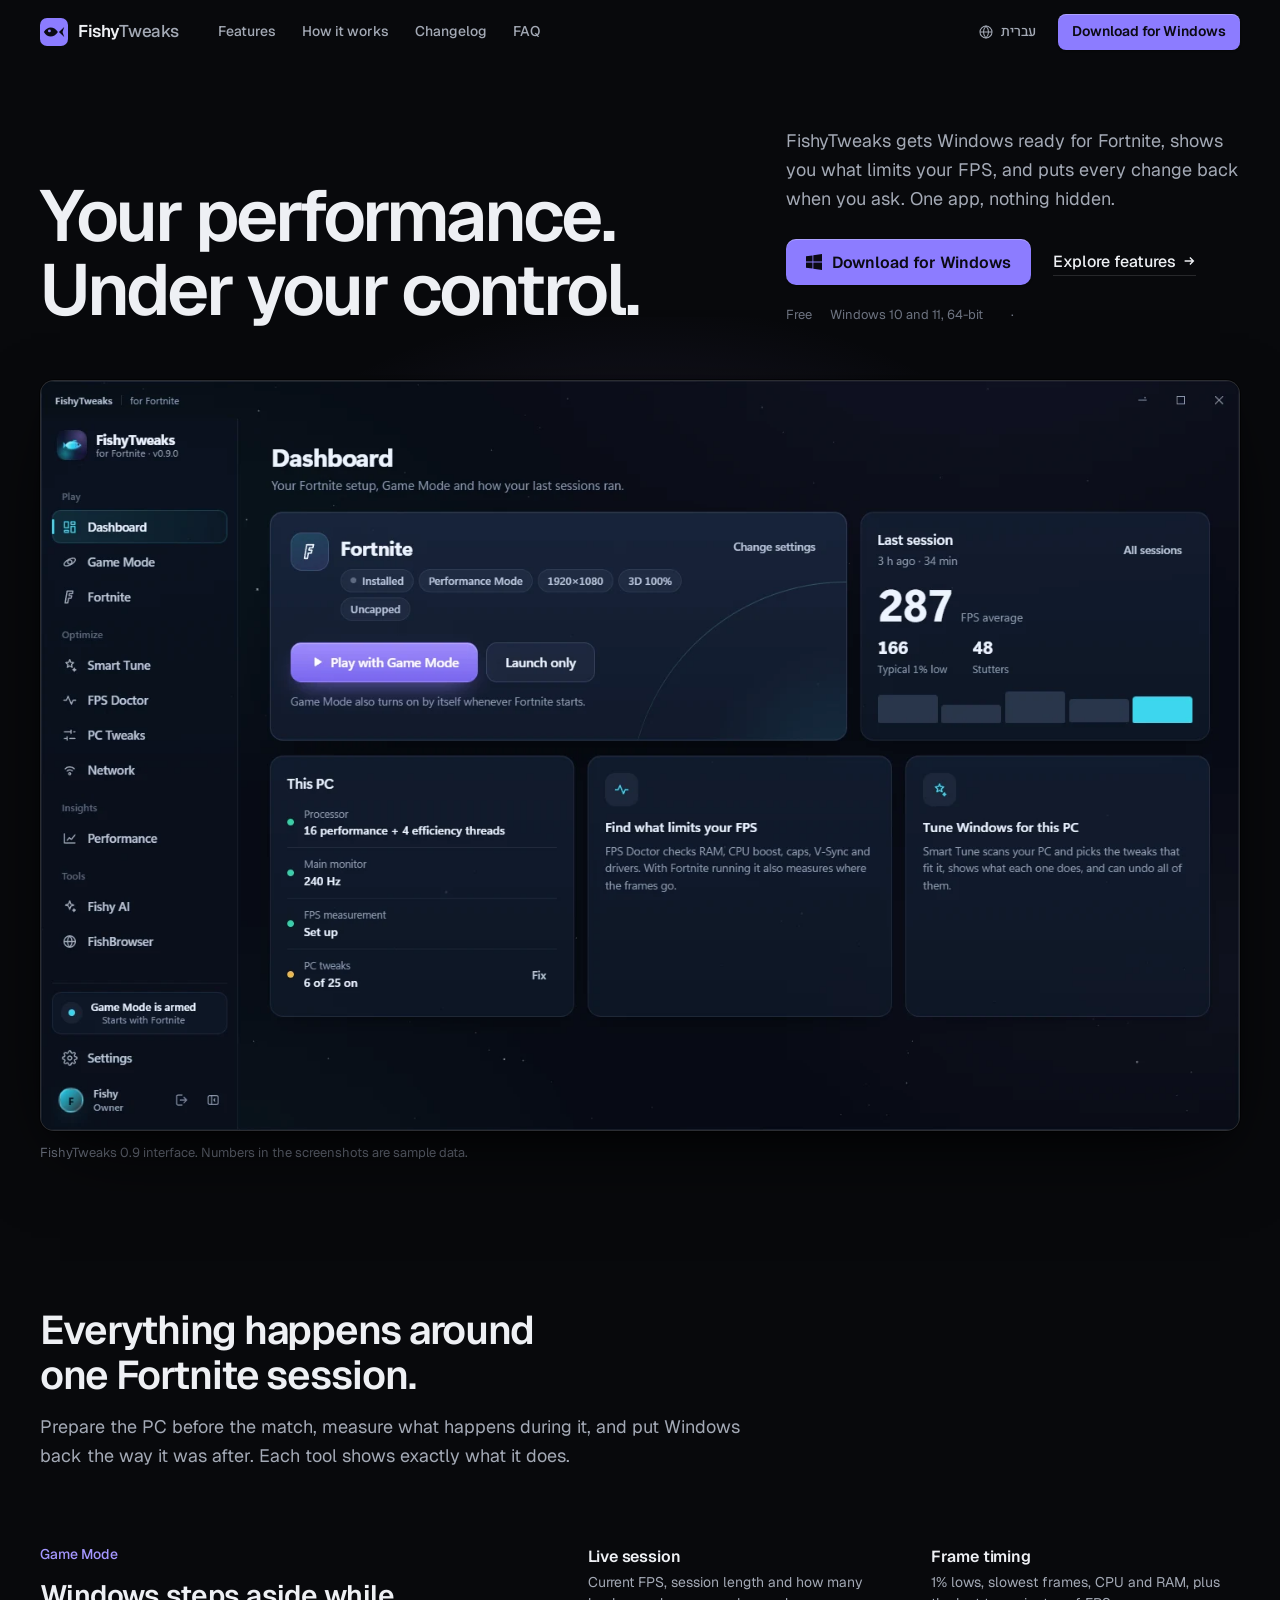
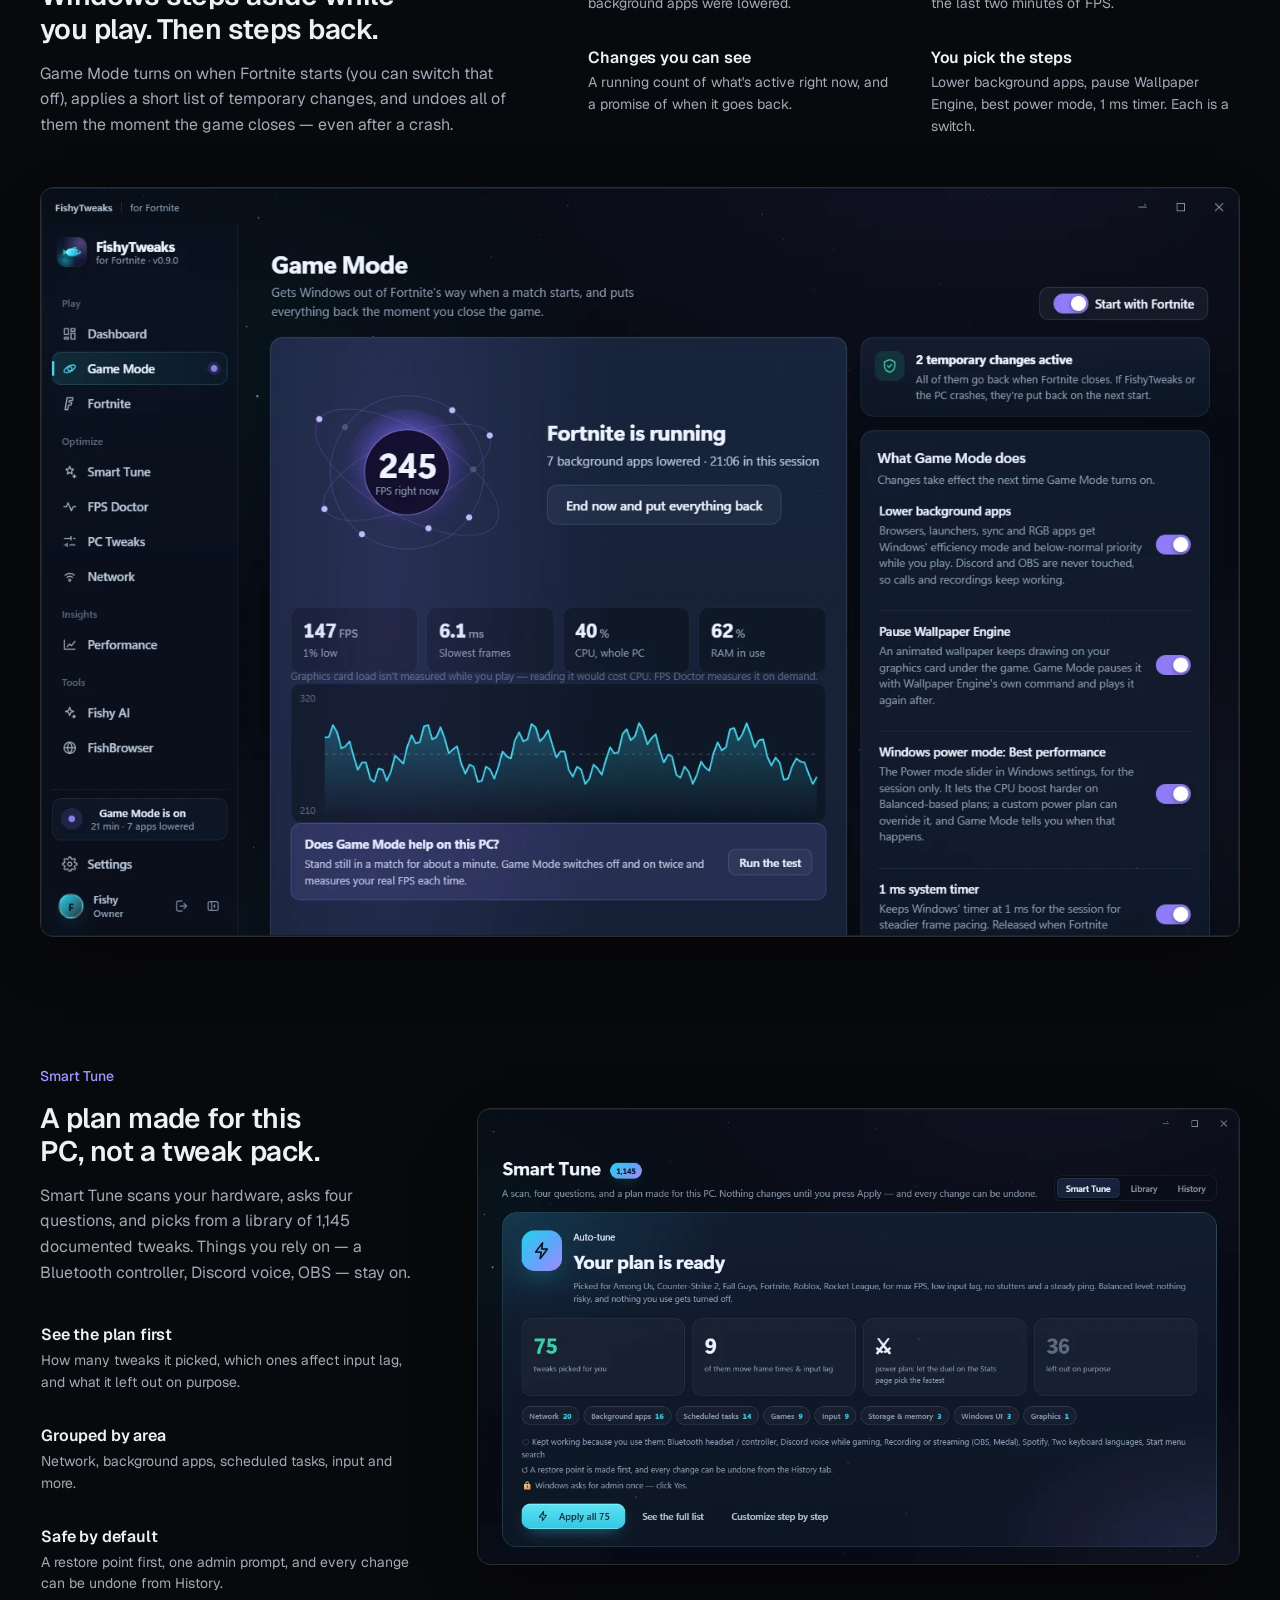
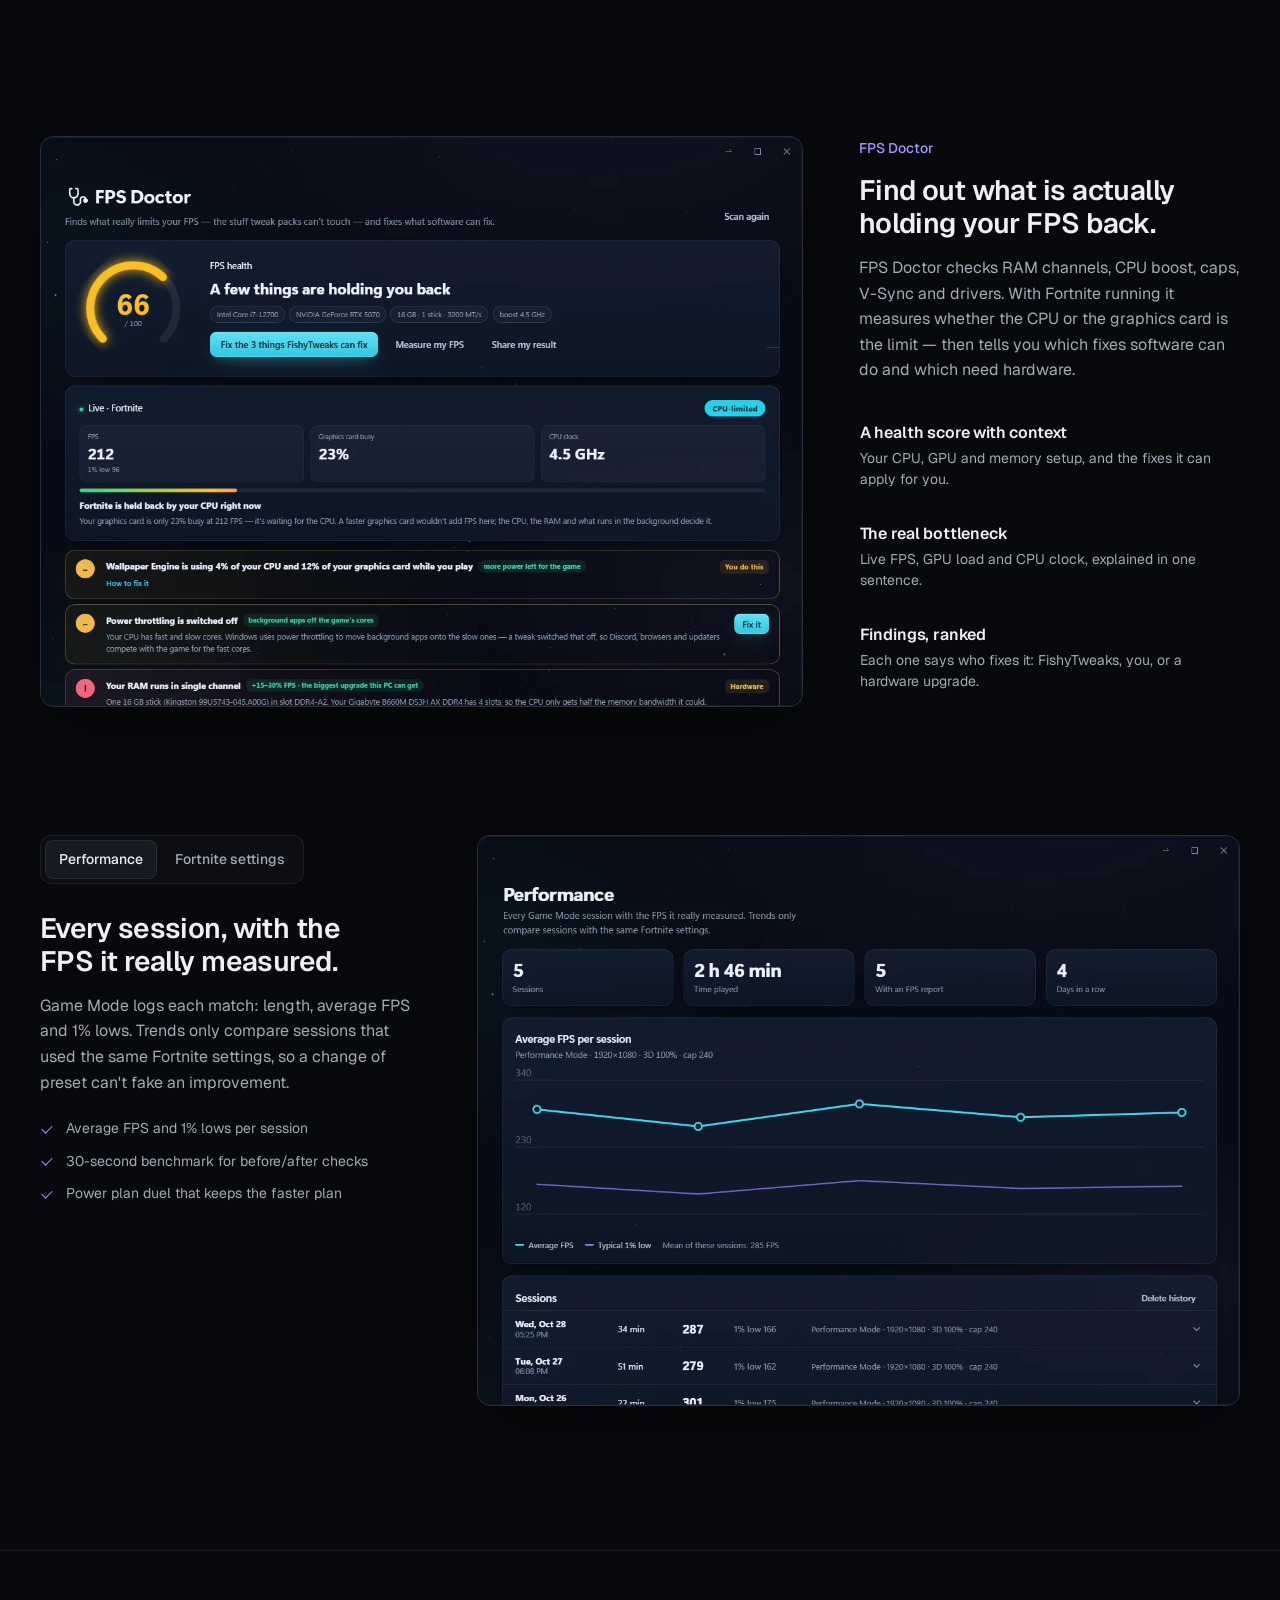
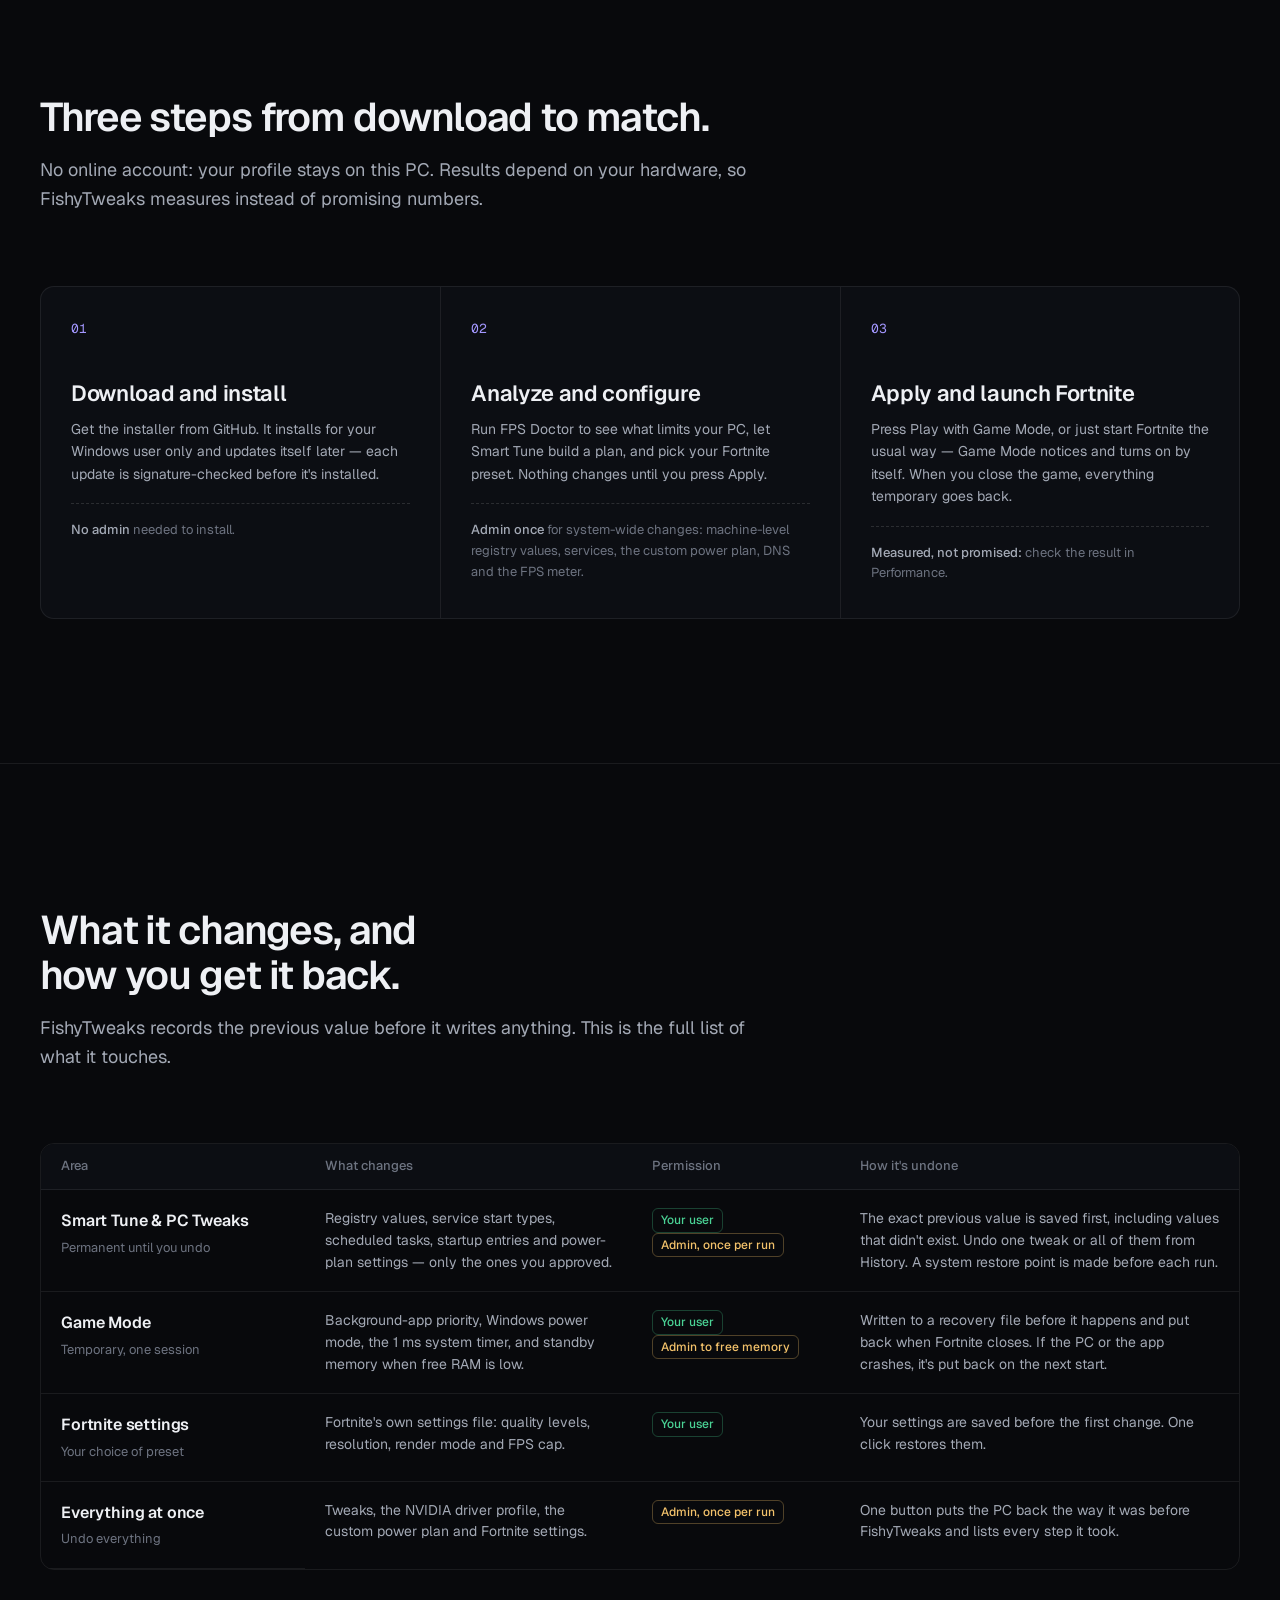
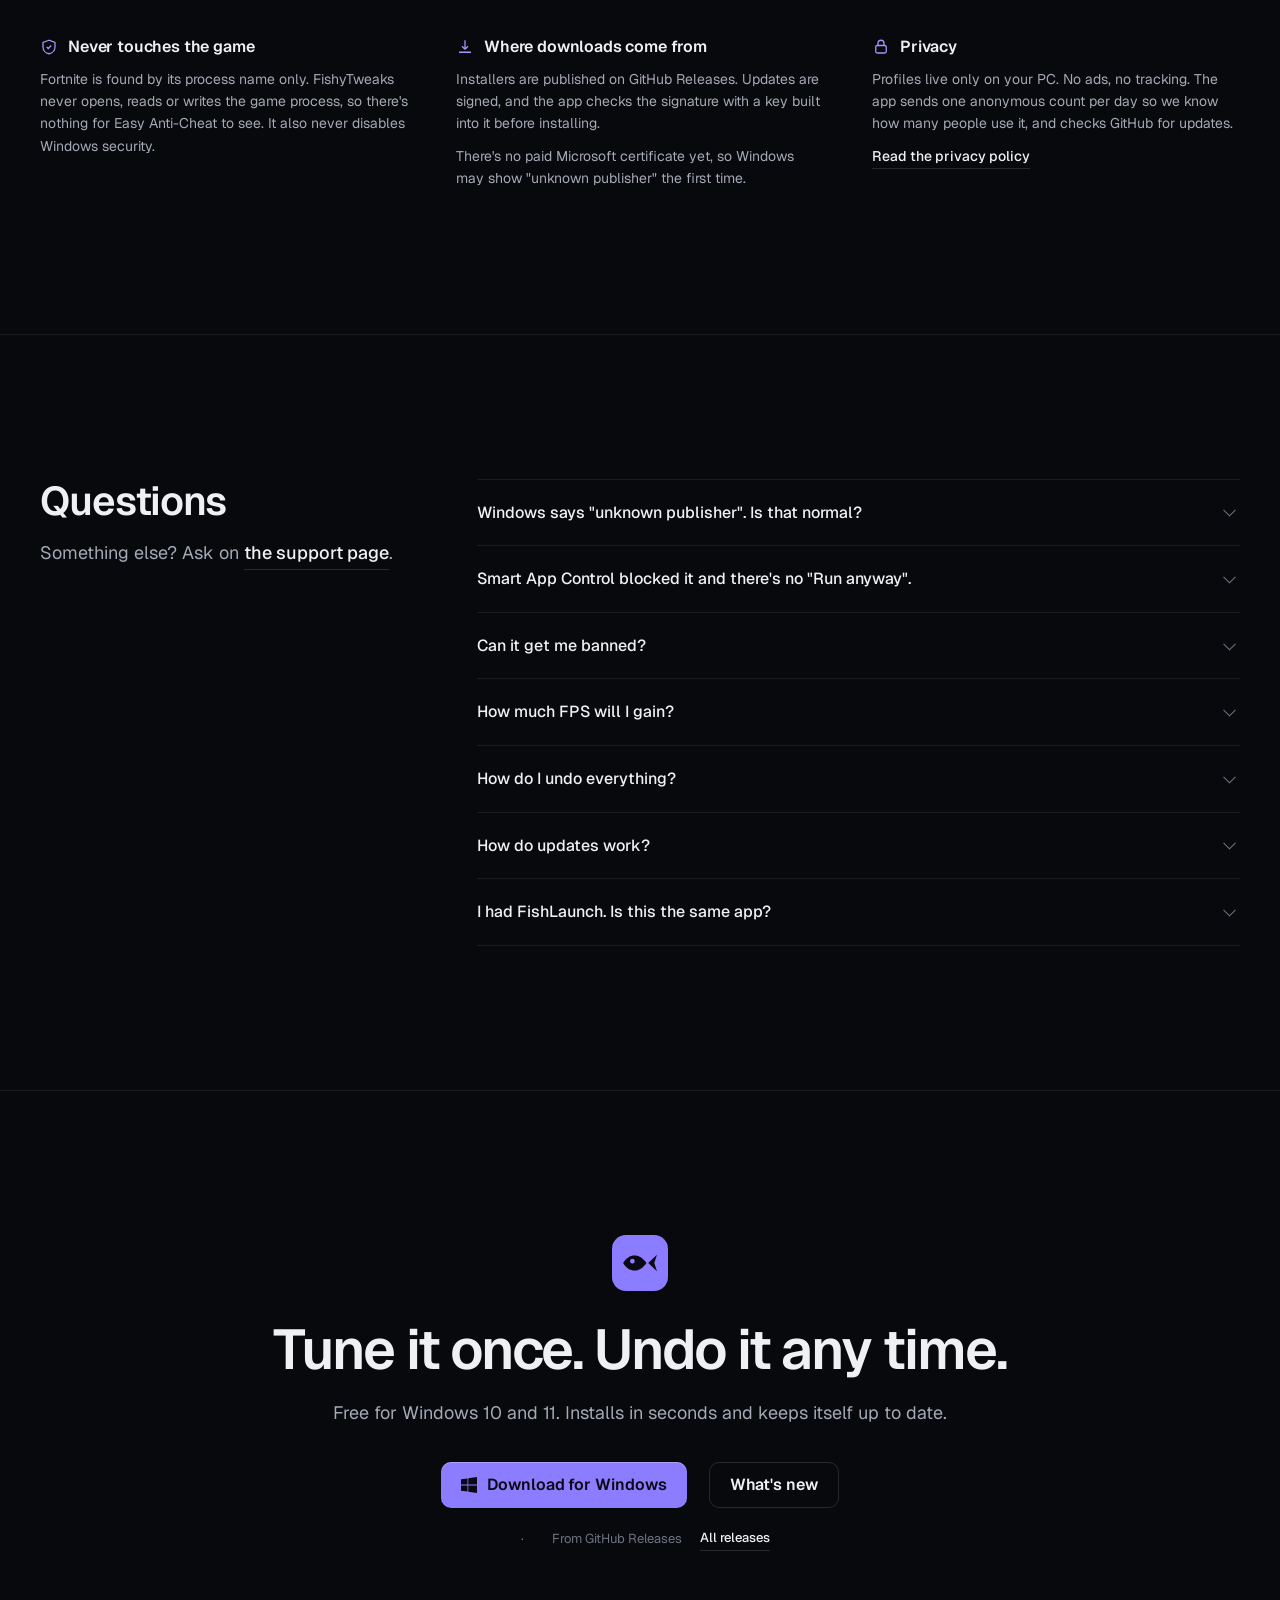
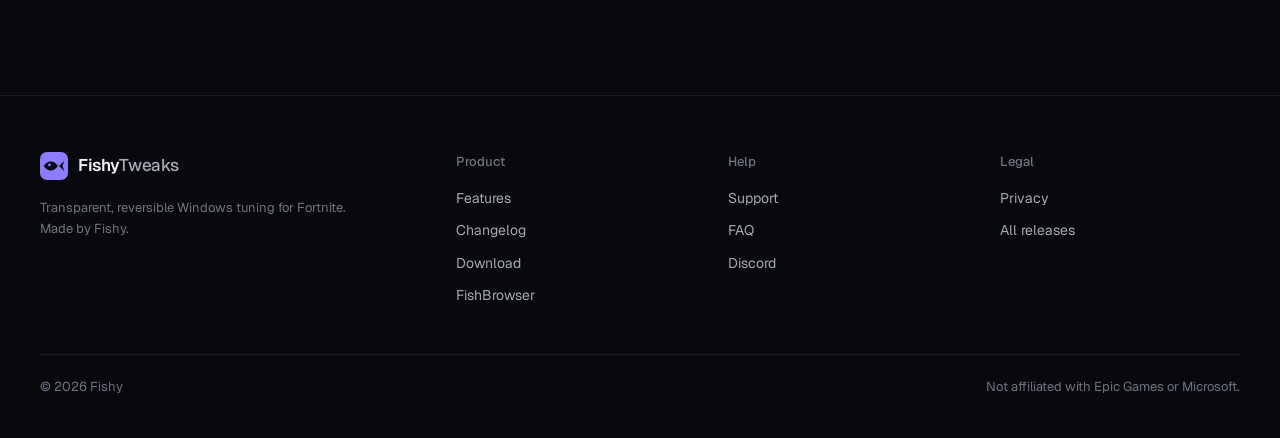
==== commit f07d0417: "Update website" ====
--- a/index.html
+++ b/index.html
@@ -1,12 +1,12 @@
 <!doctype html>
-<html lang="en">
+<html lang="en" dir="ltr">
   <head>
     <meta charset="UTF-8" />
-    <meta name="viewport" content="width=device-width, initial-scale=1.0" />
-    <title>FishLaunch — Roblox & Fortnite launcher</title>
-    <meta name="description" content="FishLaunch: the free Roblox & Fortnite launcher by Fishy. Graphics presets, native FPS cap, ping hunter, PC tweaks, crosshair, auto-updates." />
-    <meta property="og:title" content="FishLaunch — Roblox & Fortnite launcher" />
-    <meta property="og:description" content="Free launcher for Roblox & Fortnite. Presets, FPS cap, ping hunter, tweaks. Windows 10/11." />
+    <meta name="viewport" content="width=device-width, initial-scale=1" />
+    <title>FishyTweaks — Windows tuning for Fortnite you can undo</title>
+    <meta name="description" content="FishyTweaks prepares Windows for Fortnite, shows what limits your FPS and puts every change back when you ask. Free for Windows 10 and 11." />
+    <meta property="og:title" content="FishyTweaks — Windows tuning for Fortnite you can undo" />
+    <meta property="og:description" content="Game Mode, Smart Tune and FPS Doctor in one free app. Every change is recorded and reversible." />
     <meta property="og:image" content="https://fishlaunch.pages.dev/og.png" />
     <meta property="og:image:width" content="1200" />
     <meta property="og:image:height" content="630" />
@@ -14,229 +14,391 @@
     <meta property="og:type" content="website" />
     <meta name="twitter:card" content="summary_large_image" />
     <meta name="twitter:image" content="https://fishlaunch.pages.dev/og.png" />
-    <meta name="theme-color" content="#070b12" />
-    <link rel="icon" href="favicon.png" />
+    <meta name="theme-color" content="#08090c" />
+    <link rel="icon" href="favicon.svg" type="image/svg+xml" />
+    <link rel="icon" href="favicon-32.png" sizes="32x32" type="image/png" />
+    <link rel="apple-touch-icon" href="apple-touch-icon.png" />
+    <link rel="preconnect" href="https://fonts.googleapis.com" />
+    <link rel="preconnect" href="https://fonts.gstatic.com" crossorigin />
+    <link rel="stylesheet" href="https://fonts.googleapis.com/css2?family=Geist:wght@400;500;600&family=Geist+Mono:wght@400;500&family=Heebo:wght@400;500;600&display=swap" />
+    <link rel="preload" as="image" href="assets/screens/dashboard.webp" imagesrcset="assets/screens/dashboard.webp 1440w, assets/screens/dashboard@2x.webp 2880w" imagesizes="(min-width: 1360px) 1200px, 94vw" />
     <link rel="stylesheet" href="style.css" />
+    <script>
+      // pick the language before first paint so Hebrew visitors never see an English flash
+      (function () {
+        var l;
+        try { l = localStorage.getItem("ft-lang") || localStorage.getItem("fl-lang"); } catch (e) {}
+        if (!l) l = (navigator.language || "").slice(0, 2) === "he" ? "he" : "en";
+        document.documentElement.lang = l;
+        document.documentElement.dir = l === "he" ? "rtl" : "ltr";
+      })();
+    </script>
   </head>
-  <body>
-    <div class="aurora"><i class="a1"></i><i class="a2"></i><i class="a3"></i></div>
-
-    <header class="nav">
-      <a class="brand" href="#top"><img src="logo.png" alt="" /><span>FishLaunch</span></a>
-      <nav>
-        <a href="#features" data-i18n="nav.features">Features</a>
-        <a href="#browser" data-i18n="nav.browser">FishBrowser</a>
-        <a href="#faq" data-i18n="nav.faq">FAQ</a>
-        <a href="changelog.html" data-i18n="nav.changelog">Changelog</a>
-        <a href="https://github.com/roesuper/fishlaunch/releases" target="_blank" rel="noopener" data-i18n="nav.releases">Releases</a>
-        <a href="#community" data-discord hidden>Discord</a>
-      </nav>
-      <div class="nav-right">
-        <button class="lang" id="lang" title="עברית / English">עב</button>
-        <a class="btn sm" href="#download" data-i18n="nav.download">Download</a>
+  <body data-page="home">
+    <a class="skip" href="#main" data-i18n="skip">Skip to content</a>
+
+    <header class="nav" id="nav">
+      <div class="wrap">
+        <a class="brand" href="./" aria-label="FishyTweaks home">
+          <span class="mark"><svg viewBox="0 0 32 32" aria-hidden="true"><path fill-rule="evenodd" d="M2.5 16C7 8.2 15.6 7.6 21.2 16 15.6 24.4 7 23.8 2.5 16Zm7.4-3.4a1.9 1.9 0 1 0 0 3.8 1.9 1.9 0 0 0 0-3.8Z"/><path d="M22.6 16 29.6 9.4 27.4 16l2.2 6.6Z"/></svg></span>
+          <span class="brand-name">Fishy<span>Tweaks</span></span>
+        </a>
+        <nav class="nav-links" aria-label="Main">
+          <a href="#features" data-i18n="nav.features">Features</a>
+          <a href="#how" data-i18n="nav.how">How it works</a>
+          <a href="changelog.html" data-i18n="nav.changelog">Changelog</a>
+          <a href="#faq" data-i18n="nav.faq">FAQ</a>
+        </nav>
+        <div class="nav-end">
+          <button class="lang" id="lang" type="button" aria-label="עברית"><svg width="16" height="16" viewBox="0 0 24 24" fill="none" stroke="currentColor" stroke-width="1.6" aria-hidden="true"><circle cx="12" cy="12" r="9"/><path d="M3 12h18M12 3c2.5 2.7 3.8 5.7 3.8 9s-1.3 6.3-3.8 9c-2.5-2.7-3.8-5.7-3.8-9S9.5 5.7 12 3Z"/></svg><span class="lang-long">עברית</span></button>
+          <a class="btn btn-primary btn-sm nav-dl" href="https://github.com/roesuper/fishlaunch/releases/latest" data-dl data-i18n="nav.download">Download for Windows</a>
+          <button class="menu-btn" id="menu-btn" type="button" aria-expanded="false" aria-controls="sheet" aria-label="Menu" data-i18n-attr="aria-label:nav.menu"><span><i></i><i></i></span></button>
+        </div>
       </div>
     </header>
-
-    <main id="top">
-      <section class="hero">
-        <div class="hero-text">
-          <div class="eyebrow"><i></i><span data-i18n="hero.eyebrow">Free · Windows 10 / 11 · no admin needed</span></div>
-          <h1><span class="grad">FishLaunch</span><br /><span data-i18n="hero.h1">The launcher your FPS deserves.</span></h1>
-          <p data-i18n="hero.p">One click starts Roblox or Fortnite with your graphics preset, a real FPS cap, the lowest-ping region and your PC tuned — then it keeps itself up to date.</p>
-          <div class="cta" id="download">
-            <a class="btn big" id="dl" href="https://github.com/roesuper/fishlaunch/releases/latest">
-              <svg width="18" height="18" viewBox="0 0 24 24" fill="none" stroke="currentColor" stroke-width="2.2" stroke-linecap="round" stroke-linejoin="round"><path d="M12 3v12m0 0l-4-4m4 4l4-4M4 19h16" /></svg>
-              <span data-i18n="hero.download">Download for Windows</span>
+    <div class="sheet" id="sheet">
+      <a href="#features" data-i18n="nav.features">Features</a>
+      <a href="#how" data-i18n="nav.how">How it works</a>
+      <a href="changelog.html" data-i18n="nav.changelog">Changelog</a>
+      <a href="#faq" data-i18n="nav.faq">FAQ</a>
+      <a class="btn btn-primary" href="https://github.com/roesuper/fishlaunch/releases/latest" data-dl data-i18n="nav.download">Download for Windows</a>
+    </div>
+
+    <main id="main">
+      <!-- hero -->
+      <section class="hero" id="top">
+        <div class="wrap">
+          <div class="hero-head">
+            <h1>
+              <span class="line" data-i18n="hero.l1">Your performance.</span>
+              <span class="line" data-i18n="hero.l2">Under your control.</span>
+            </h1>
+            <div class="hero-side">
+              <p class="lead" data-i18n="hero.sub">FishyTweaks gets Windows ready for Fortnite, shows you what limits your FPS, and puts every change back when you ask. One app, nothing hidden.</p>
+              <div class="hero-actions">
+                <a class="btn btn-primary" href="https://github.com/roesuper/fishlaunch/releases/latest" data-dl>
+                  <svg width="16" height="16" viewBox="0 0 16 16" fill="currentColor" aria-hidden="true"><path d="M0 2.3 6.5 1.4v6.2H0zm7.3-1L16 0v7.6H7.3zM0 8.4h6.5v6.2L0 13.7zm7.3 0H16V16l-8.7-1.2z"/></svg>
+                  <span data-i18n="cta.download">Download for Windows</span>
+                </a>
+                <a class="link" href="#features"><span data-i18n="hero.explore">Explore features</span><svg class="arrow" width="14" height="14" viewBox="0 0 16 16" fill="none" stroke="currentColor" stroke-width="1.6" aria-hidden="true"><path d="M3 8h10M9 4l4 4-4 4"/></svg></a>
+              </div>
+              <ul class="facts">
+                <li data-i18n="facts.free">Free</li>
+                <li data-i18n="facts.win">Windows 10 and 11, 64-bit</li>
+                <li class="ltr" data-release hidden><span data-ver></span>&nbsp;·&nbsp;<span data-size></span></li>
+              </ul>
+            </div>
+          </div>
+          <figure class="hero-shot">
+            <div class="window" data-focus="17,7,49,53">
+              <img data-shot="dashboard" src="assets/screens/dashboard.webp" srcset="assets/screens/dashboard.webp 1440w, assets/screens/dashboard@2x.webp 2880w" sizes="(min-width: 1360px) 1200px, 94vw" width="1440" height="900" alt="The FishyTweaks dashboard: Fortnite setup, Game Mode launch button, the last session's FPS and this PC's status." data-i18n-attr="alt:alt.dashboard" fetchpriority="high" />
+            </div>
+            <figcaption class="shot-note" data-i18n="shot.note" data-tap="Tap a screenshot to see it full size." data-i18n-attr="data-tap:shot.tap">FishyTweaks 0.9 interface. Numbers in the screenshots are sample data.</figcaption>
+          </figure>
+        </div>
+      </section>
+
+      <!-- features -->
+      <section class="section" id="features">
+        <div class="wrap">
+          <div class="section-head reveal">
+            <h2 class="h2" data-i18n="f.h2">Everything happens around one Fortnite session.</h2>
+            <p class="lead" data-i18n="f.sub">Prepare the PC before the match, measure what happens during it, and put Windows back the way it was after. Each tool shows exactly what it does.</p>
+          </div>
+
+          <!-- Game Mode -->
+          <article class="feat feat-wide" data-feat>
+            <div class="feat-top reveal">
+              <div class="feat-copy">
+                <p class="kicker" data-i18n="gm.k">Game Mode</p>
+                <h3 class="h3" data-i18n="gm.h">Windows steps aside while you play. Then steps back.</h3>
+                <p class="lead" data-i18n="gm.p">Game Mode turns on when Fortnite starts (you can switch that off), applies a short list of temporary changes, and undoes all of them the moment the game closes — even after a crash.</p>
+              </div>
+              <ul class="points">
+                <li><button class="point" type="button" data-spot="21,26.4,45,20.8"><b data-i18n="gm.p1">Live session</b><span data-i18n="gm.p1d">Current FPS, session length and how many background apps were lowered.</span></button></li>
+                <li><button class="point" type="button" data-spot="20.75,55.6,44.75,29.4"><b data-i18n="gm.p2">Frame timing</b><span data-i18n="gm.p2d">1% lows, slowest frames, CPU and RAM, plus the last two minutes of FPS.</span></button></li>
+                <li><button class="point" type="button" data-spot="68.5,20,29,10.4"><b data-i18n="gm.p3">Changes you can see</b><span data-i18n="gm.p3d">A running count of what's active right now, and a promise of when it goes back.</span></button></li>
+                <li><button class="point" type="button" data-spot="68.5,32.4,29,66"><b data-i18n="gm.p4">You pick the steps</b><span data-i18n="gm.p4d">Lower background apps, pause Wallpaper Engine, best power mode, 1 ms timer. Each is a switch.</span></button></li>
+              </ul>
+            </div>
+            <figure class="shot reveal" data-spot-host data-focus="20,24,47,62">
+              <img data-shot="gamemode" src="assets/screens/gamemode.webp" srcset="assets/screens/gamemode.webp 1440w, assets/screens/gamemode@2x.webp 2880w" sizes="(min-width: 1360px) 1200px, 94vw" width="1440" height="900" loading="lazy" alt="Game Mode during a Fortnite session: live FPS, frame timing graph and the list of temporary changes." data-i18n-attr="alt:alt.gamemode" />
+              <span class="spot" aria-hidden="true"></span>
+            </figure>
+          </article>
+
+          <!-- Smart Tune -->
+          <article class="feat feat-split" data-feat>
+            <div class="feat-copy reveal">
+              <p class="kicker" data-i18n="st.k">Smart Tune</p>
+              <h3 class="h3" data-i18n="st.h">A plan made for this PC, not a tweak pack.</h3>
+              <p class="lead" data-i18n="st.p">Smart Tune scans your hardware, asks four questions, and picks from a library of 1,145 documented tweaks. Things you rely on — a Bluetooth controller, Discord voice, OBS — stay on.</p>
+              <ul class="points">
+                <li><button class="point" type="button" data-spot="21.25,36.8,74.15,13.6"><b data-i18n="st.p1">See the plan first</b><span data-i18n="st.p1d">How many tweaks it picked, which ones affect input lag, and what it left out on purpose.</span></button></li>
+                <li><button class="point" type="button" data-spot="21.25,52,62,4"><b data-i18n="st.p2">Grouped by area</b><span data-i18n="st.p2d">Network, background apps, scheduled tasks, input and more.</span></button></li>
+                <li><button class="point" type="button" data-spot="21.25,57.2,73.5,10.2"><b data-i18n="st.p3">Safe by default</b><span data-i18n="st.p3d">A restore point first, one admin prompt, and every change can be undone from History.</span></button></li>
+              </ul>
+            </div>
+            <figure class="shot crop reveal" data-spot-host data-crop="16.5" data-crop-h="80" data-focus="20,20,48,40">
+              <img data-shot="tune" src="assets/screens/tune.webp" srcset="assets/screens/tune.webp 1440w, assets/screens/tune@2x.webp 2880w" sizes="(min-width: 1360px) 940px, (min-width: 1081px) 64vw, 110vw" width="1440" height="900" loading="lazy" alt="Smart Tune's ready plan: 75 tweaks picked, grouped by category, with a restore point and undo." data-i18n-attr="alt:alt.tune" />
+              <span class="spot" aria-hidden="true"></span>
+            </figure>
+          </article>
+
+          <!-- FPS Doctor -->
+          <article class="feat feat-split rev" data-feat>
+            <div class="feat-copy reveal">
+              <p class="kicker" data-i18n="fd.k">FPS Doctor</p>
+              <h3 class="h3" data-i18n="fd.h">Find out what is actually holding your FPS back.</h3>
+              <p class="lead" data-i18n="fd.p">FPS Doctor checks RAM channels, CPU boost, caps, V-Sync and drivers. With Fortnite running it measures whether the CPU or the graphics card is the limit — then tells you which fixes software can do and which need hardware.</p>
+              <ul class="points">
+                <li><button class="point" type="button" data-spot="20,18.4,77.5,23.6"><b data-i18n="fd.p1">A health score with context</b><span data-i18n="fd.p1d">Your CPU, GPU and memory setup, and the fixes it can apply for you.</span></button></li>
+                <li><button class="point" type="button" data-spot="19.25,43.8,78.25,27"><b data-i18n="fd.p2">The real bottleneck</b><span data-i18n="fd.p2d">Live FPS, GPU load and CPU clock, explained in one sentence.</span></button></li>
+                <li><button class="point" type="button" data-spot="19.25,72.6,78.25,27"><b data-i18n="fd.p3">Findings, ranked</b><span data-i18n="fd.p3d">Each one says who fixes it: FishyTweaks, you, or a hardware upgrade.</span></button></li>
+              </ul>
+            </div>
+            <figure class="shot crop reveal" data-spot-host data-crop="16.5" data-focus="19,17,52,26">
+              <img data-shot="doctor" src="assets/screens/doctor.webp" srcset="assets/screens/doctor.webp 1440w, assets/screens/doctor@2x.webp 2880w" sizes="(min-width: 1360px) 940px, (min-width: 1081px) 64vw, 110vw" width="1440" height="900" loading="lazy" alt="FPS Doctor results: health score, a live CPU-limited reading and ranked findings." data-i18n-attr="alt:alt.doctor" />
+              <span class="spot" aria-hidden="true"></span>
+            </figure>
+          </article>
+
+          <!-- Performance + Fortnite -->
+          <article class="feat tabs-block" data-tabs>
+            <div class="feat-copy reveal">
+              <div class="tablist" role="tablist" aria-label="More tools" data-i18n-attr="aria-label:tabs.label">
+                <button class="tab" role="tab" id="tab-perf" aria-controls="panel-perf" aria-selected="true" type="button" data-i18n="pf.k">Performance</button>
+                <button class="tab" role="tab" id="tab-fn" aria-controls="panel-fn" aria-selected="false" tabindex="-1" type="button" data-i18n="fn.k">Fortnite settings</button>
+              </div>
+              <div class="tabpanel" role="tabpanel" id="panel-perf" aria-labelledby="tab-perf">
+                <h3 class="h3" data-i18n="pf.h">Every session, with the FPS it really measured.</h3>
+                <p class="lead" data-i18n="pf.p">Game Mode logs each match: length, average FPS and 1% lows. Trends only compare sessions that used the same Fortnite settings, so a change of preset can't fake an improvement.</p>
+                <ul class="ticks">
+                  <li data-i18n="pf.t1">Average FPS and 1% lows per session</li>
+                  <li data-i18n="pf.t2">30-second benchmark for before/after checks</li>
+                  <li data-i18n="pf.t3">Power plan duel that keeps the faster plan</li>
+                </ul>
+              </div>
+              <div class="tabpanel" role="tabpanel" id="panel-fn" aria-labelledby="tab-fn" hidden>
+                <h3 class="h3" data-i18n="fn.h">Fortnite presets that check your PC first.</h3>
+                <p class="lead" data-i18n="fn.p">Pick a preset, a resolution and an FPS cap; FishyTweaks writes Fortnite's own settings file and keeps a copy of yours. Presets that could break the game on your hardware are switched off before you can choose them.</p>
+                <ul class="ticks">
+                  <li data-i18n="fn.t1">Balanced, Potato Pixel, Stretched and more</li>
+                  <li data-i18n="fn.t2">Resolution follows your monitor</li>
+                  <li data-i18n="fn.t3">Restore your original settings any time</li>
+                </ul>
+              </div>
+            </div>
+            <div class="tab-shots reveal">
+              <figure class="shot crop" data-for="panel-perf" data-crop="16.5" data-focus="19,18,52,48">
+                <img data-shot="performance" src="assets/screens/performance.webp" srcset="assets/screens/performance.webp 1440w, assets/screens/performance@2x.webp 2880w" sizes="(min-width: 1360px) 940px, (min-width: 1081px) 64vw, 110vw" width="1440" height="900" loading="lazy" alt="Performance history: sessions, time played and an average FPS graph per session." data-i18n-attr="alt:alt.performance" />
+              </figure>
+              <figure class="shot crop" data-for="panel-fn" data-crop="16.5" data-off data-focus="18.5,17,54,57">
+                <img data-shot="fortnite" src="assets/screens/fortnite.webp" srcset="assets/screens/fortnite.webp 1440w, assets/screens/fortnite@2x.webp 2880w" sizes="(min-width: 1360px) 940px, (min-width: 1081px) 64vw, 110vw" width="1440" height="900" loading="lazy" alt="Fortnite settings: preset cards with resolution and render mode, and an apply-and-launch button." data-i18n-attr="alt:alt.fortnite" />
+              </figure>
+            </div>
+          </article>
+        </div>
+      </section>
+
+      <!-- how it works -->
+      <section class="section" id="how">
+        <div class="wrap">
+          <div class="section-head reveal">
+            <h2 class="h2" data-i18n="how.h2">Three steps from download to match.</h2>
+            <p class="lead" data-i18n="how.sub">No online account: your profile stays on this PC. Results depend on your hardware, so FishyTweaks measures instead of promising numbers.</p>
+          </div>
+          <ol class="steps reveal">
+            <li class="step">
+              <span class="step-n">01</span>
+              <h3 data-i18n="how.s1">Download and install</h3>
+              <p data-i18n="how.s1p">Get the installer from GitHub. It installs for your Windows user only and updates itself later — each update is signature-checked before it's installed.</p>
+              <p class="note" data-i18n="how.s1n"><b>No admin</b> needed to install.</p>
+            </li>
+            <li class="step">
+              <span class="step-n">02</span>
+              <h3 data-i18n="how.s2">Analyze and configure</h3>
+              <p data-i18n="how.s2p">Run FPS Doctor to see what limits your PC, let Smart Tune build a plan, and pick your Fortnite preset. Nothing changes until you press Apply.</p>
+              <p class="note" data-i18n="how.s2n"><b>Admin once</b> for system-wide changes: machine-level registry values, services, the custom power plan, DNS and the FPS meter.</p>
+            </li>
+            <li class="step">
+              <span class="step-n">03</span>
+              <h3 data-i18n="how.s3">Apply and launch Fortnite</h3>
+              <p data-i18n="how.s3p">Press Play with Game Mode, or just start Fortnite the usual way — Game Mode notices and turns on by itself. When you close the game, everything temporary goes back.</p>
+              <p class="note" data-i18n="how.s3n"><b>Measured, not promised:</b> check the result in Performance.</p>
+            </li>
+          </ol>
+        </div>
+      </section>
+
+      <!-- trust -->
+      <section class="section" id="trust">
+        <div class="wrap">
+          <div class="section-head reveal">
+            <h2 class="h2" data-i18n="tr.h2">What it changes, and how you get it back.</h2>
+            <p class="lead" data-i18n="tr.sub">FishyTweaks records the previous value before it writes anything. This is the full list of what it touches.</p>
+          </div>
+          <div class="ledger reveal">
+            <table>
+              <thead>
+                <tr>
+                  <th scope="col" data-i18n="tr.c1">Area</th>
+                  <th scope="col" data-i18n="tr.c2">What changes</th>
+                  <th scope="col" data-i18n="tr.c3">Permission</th>
+                  <th scope="col" data-i18n="tr.c4">How it's undone</th>
+                </tr>
+              </thead>
+              <tbody>
+                <tr>
+                  <th scope="row"><span data-i18n="tr.r1">Smart Tune &amp; PC Tweaks</span><small data-i18n="tr.r1s">Permanent until you undo</small></th>
+                  <td data-label="What changes" data-i18n-attr="data-label:tr.c2" data-i18n="tr.r1a">Registry values, service start types, scheduled tasks, startup entries and power-plan settings — only the ones you approved.</td>
+                  <td data-label="Permission" data-i18n-attr="data-label:tr.c3"><span class="tag user" data-i18n="tag.user">Your user</span> <span class="tag admin" data-i18n="tag.admin1">Admin, once per run</span></td>
+                  <td data-label="How it's undone" data-i18n-attr="data-label:tr.c4" data-i18n="tr.r1c">The exact previous value is saved first, including values that didn't exist. Undo one tweak or all of them from History. A system restore point is made before each run.</td>
+                </tr>
+                <tr>
+                  <th scope="row"><span data-i18n="tr.r2">Game Mode</span><small data-i18n="tr.r2s">Temporary, one session</small></th>
+                  <td data-i18n-attr="data-label:tr.c2" data-label="What changes" data-i18n="tr.r2a">Background-app priority, Windows power mode, the 1 ms system timer, and standby memory when free RAM is low.</td>
+                  <td data-i18n-attr="data-label:tr.c3" data-label="Permission"><span class="tag user" data-i18n="tag.user">Your user</span> <span class="tag admin" data-i18n="tag.admin2">Admin to free memory</span></td>
+                  <td data-i18n-attr="data-label:tr.c4" data-label="How it's undone" data-i18n="tr.r2c">Written to a recovery file before it happens and put back when Fortnite closes. If the PC or the app crashes, it's put back on the next start.</td>
+                </tr>
+                <tr>
+                  <th scope="row"><span data-i18n="tr.r3">Fortnite settings</span><small data-i18n="tr.r3s">Your choice of preset</small></th>
+                  <td data-i18n-attr="data-label:tr.c2" data-label="What changes" data-i18n="tr.r3a">Fortnite's own settings file: quality levels, resolution, render mode and FPS cap.</td>
+                  <td data-i18n-attr="data-label:tr.c3" data-label="Permission"><span class="tag user" data-i18n="tag.user">Your user</span></td>
+                  <td data-i18n-attr="data-label:tr.c4" data-label="How it's undone" data-i18n="tr.r3c">Your settings are saved before the first change. One click restores them.</td>
+                </tr>
+                <tr>
+                  <th scope="row"><span data-i18n="tr.r4">Everything at once</span><small data-i18n="tr.r4s">Undo everything</small></th>
+                  <td data-i18n-attr="data-label:tr.c2" data-label="What changes" data-i18n="tr.r4a">Tweaks, the NVIDIA driver profile, the custom power plan and Fortnite settings.</td>
+                  <td data-i18n-attr="data-label:tr.c3" data-label="Permission"><span class="tag admin" data-i18n="tag.admin1">Admin, once per run</span></td>
+                  <td data-i18n-attr="data-label:tr.c4" data-label="How it's undone" data-i18n="tr.r4c">One button puts the PC back the way it was before FishyTweaks and lists every step it took.</td>
+                </tr>
+              </tbody>
+            </table>
+          </div>
+
+          <div class="facts-grid">
+            <div class="fact reveal">
+              <h3><svg width="18" height="18" viewBox="0 0 24 24" fill="none" stroke="currentColor" stroke-width="1.7" aria-hidden="true"><path d="M12 3 4 6v6c0 4.5 3.4 8.3 8 9 4.6-.7 8-4.5 8-9V6l-8-3Z"/><path d="m9 12 2 2 4-4"/></svg><span data-i18n="tr.f1">Never touches the game</span></h3>
+              <p data-i18n="tr.f1p">Fortnite is found by its process name only. FishyTweaks never opens, reads or writes the game process, so there's nothing for Easy Anti-Cheat to see. It also never disables Windows security.</p>
+            </div>
+            <div class="fact reveal" style="--d: 80ms">
+              <h3><svg width="18" height="18" viewBox="0 0 24 24" fill="none" stroke="currentColor" stroke-width="1.7" aria-hidden="true"><path d="M12 3v12m0 0-4-4m4 4 4-4M4 19h16"/></svg><span data-i18n="tr.f2">Where downloads come from</span></h3>
+              <p data-i18n="tr.f2p">Installers are published on GitHub Releases. Updates are signed, and the app checks the signature with a key built into it before installing.</p>
+              <p data-i18n="tr.f2p2">There's no paid Microsoft certificate yet, so Windows may show "unknown publisher" the first time.</p>
+            </div>
+            <div class="fact reveal" style="--d: 160ms">
+              <h3><svg width="18" height="18" viewBox="0 0 24 24" fill="none" stroke="currentColor" stroke-width="1.7" aria-hidden="true"><rect x="5" y="10" width="14" height="10" rx="2"/><path d="M8 10V7a4 4 0 0 1 8 0v3"/></svg><span data-i18n="tr.f3">Privacy</span></h3>
+              <p data-i18n="tr.f3p">Profiles live only on your PC. No ads, no tracking. The app sends one anonymous count per day so we know how many people use it, and checks GitHub for updates.</p>
+              <p><a class="link" href="privacy.html" data-i18n="tr.f3l">Read the privacy policy</a></p>
+            </div>
+          </div>
+        </div>
+      </section>
+
+      <!-- faq -->
+      <section class="section" id="faq">
+        <div class="wrap faq-grid">
+          <div class="reveal">
+            <h2 class="h2" data-i18n="faq.h2">Questions</h2>
+            <p class="lead" data-i18n="faq.sub" style="margin-top: 16px">Something else? Ask on <a class="link" href="support.html">the support page</a>.</p>
+          </div>
+          <div class="faq-list reveal">
+            <details>
+              <summary data-i18n="q1">Windows says "unknown publisher". Is that normal?</summary>
+              <div class="ans" data-i18n="a1">Yes. A Microsoft code-signing certificate costs a few hundred dollars a year, which this free app doesn't have yet. Click <b>More info → Run anyway</b>. The installer comes straight from GitHub, and every update is checked against FishyTweaks' own signing key before your copy accepts it.</div>
+            </details>
+            <details>
+              <summary data-i18n="q2">Smart App Control blocked it and there's no "Run anyway".</summary>
+              <div class="ans" data-i18n="a2">Smart App Control on Windows 11 only allows apps with a paid publisher certificate, and it can't be bypassed for one app. You can turn it off in <b>Windows Security → App &amp; browser control → Smart App Control</b>. Windows only lets you turn it back on with a clean reinstall, so decide carefully.</div>
+            </details>
+            <details>
+              <summary data-i18n="q3">Can it get me banned?</summary>
+              <div class="ans" data-i18n="a3">FishyTweaks never opens, reads or writes the Fortnite process and doesn't inject anything. It changes Windows settings and Fortnite's own settings file — the same file the in-game menu writes.</div>
+            </details>
+            <details>
+              <summary data-i18n="q4">How much FPS will I gain?</summary>
+              <div class="ans" data-i18n="a4">It depends on your PC, and nobody can honestly promise a number. What moves FPS most is usually hardware setup (RAM in dual channel, XMP on), Fortnite's settings, and nothing fighting the game for the CPU. FPS Doctor shows which of these applies to you, and Performance shows the measured result.</div>
+            </details>
+            <details>
+              <summary data-i18n="q5">How do I undo everything?</summary>
+              <div class="ans" data-i18n="a5">Open Settings in the app and press <b>Undo everything</b>. It reverts every tweak, the NVIDIA driver profile, the custom power plan and your Fortnite settings, then shows what it did. Smart Tune also makes a Windows restore point before each run.</div>
+            </details>
+            <details>
+              <summary data-i18n="q6">How do updates work?</summary>
+              <div class="ans" data-i18n="a6">When the app starts it checks GitHub for a newer release. If there is one, you'll see an update banner; the download is signature-checked, installed and the app restarts in a few seconds. Nothing else downloads in the background.</div>
+            </details>
+            <details>
+              <summary data-i18n="q7">I had FishLaunch. Is this the same app?</summary>
+              <div class="ans" data-i18n="a7">Yes. FishLaunch was renamed to FishyTweaks and now focuses on Fortnite. Your copy keeps updating itself from the same place.</div>
+            </details>
+          </div>
+        </div>
+      </section>
+
+      <!-- final CTA -->
+      <section class="section final" id="download">
+        <div class="wrap reveal">
+          <div class="mark-lg" aria-hidden="true"><svg viewBox="0 0 32 32"><path fill-rule="evenodd" d="M2.5 16C7 8.2 15.6 7.6 21.2 16 15.6 24.4 7 23.8 2.5 16Zm7.4-3.4a1.9 1.9 0 1 0 0 3.8 1.9 1.9 0 0 0 0-3.8Z"/><path d="M22.6 16 29.6 9.4 27.4 16l2.2 6.6Z"/></svg></div>
+          <h2 class="h2" data-i18n="end.h">Tune it once. Undo it any time.</h2>
+          <p class="lead" data-i18n="end.p">Free for Windows 10 and 11. Installs in seconds and keeps itself up to date.</p>
+          <div class="hero-actions">
+            <a class="btn btn-primary" href="https://github.com/roesuper/fishlaunch/releases/latest" data-dl>
+              <svg width="16" height="16" viewBox="0 0 16 16" fill="currentColor" aria-hidden="true"><path d="M0 2.3 6.5 1.4v6.2H0zm7.3-1L16 0v7.6H7.3zM0 8.4h6.5v6.2L0 13.7zm7.3 0H16V16l-8.7-1.2z"/></svg>
+              <span data-i18n="cta.download">Download for Windows</span>
             </a>
-            <div class="meta">
-              <span id="ver">v—</span><span class="dot"></span><span id="size">— MB</span><span class="dot"></span><span id="dls" data-i18n-dyn="dls">— downloads</span>
-            </div>
-          </div>
-          <div class="trust">
-            <span><b>0</b> <span data-i18n="hero.t1">bans</span> — <span data-i18n="hero.t1b">it never touches the game process</span></span>
-            <span><b data-i18n="hero.t2">Signed</b> <span data-i18n="hero.t2b">auto-updates from GitHub</span></span>
-          </div>
-        </div>
-        <div class="hero-shot">
-          <div class="shot">
-            <img src="screenshot.png" alt="FishLaunch home screen" />
-          </div>
-          <div class="shot-glow"></div>
-        </div>
-      </section>
-
-      <section class="strip">
-        <div class="stat"><b id="s-installs">—</b><span data-i18n="strip.installs">installs</span></div>
-        <div class="stat"><b id="s-active">—</b><span data-i18n="strip.active">active today</span></div>
-        <div class="stat"><b id="s-launches">—</b><span data-i18n="strip.launches">games launched</span></div>
-        <div class="stat"><b id="s-ver">—</b><span data-i18n="strip.latest">latest version</span></div>
-      </section>
-
-      <section class="features" id="features">
-        <h2 data-i18n="f.h2">Everything a PvP player wants, nothing else.</h2>
-        <p class="sub" data-i18n="f.sub">Built by a Blox Fruits & Fortnite player who got tired of laggy launchers.</p>
-        <div class="grid">
-          <div class="card rise" style="--d: 0ms">
-            <div class="ic cyan">⚡</div>
-            <b data-i18n="f1.t">Native FPS cap</b>
-            <p data-i18n="f1.p">Set 120 / 240 / unlimited with Roblox's own signed setting — the only FPS lever that still works after the FFlag lockdown.</p>
-          </div>
-          <div class="card rise" style="--d: 60ms">
-            <div class="ic violet">🎛️</div>
-            <b data-i18n="f2.t">Graphics presets</b>
-            <p data-i18n="f2.p">Potato PvP, Contrast, Low and the new Pretty — every flag is on Roblox's allowlist and verified after it's written, so you know what the game actually got.</p>
-          </div>
-          <div class="card rise" style="--d: 120ms">
-            <div class="ic green">📡</div>
-            <b data-i18n="f3.t">Ping hunter</b>
-            <p data-i18n="f3.p">Measures every Roblox datacenter from your PC and steers you to the lowest ping — with auto-rehop when a server is bad.</p>
-          </div>
-          <div class="card rise" style="--d: 180ms">
-            <div class="ic amber">🧰</div>
-            <b data-i18n="f4.t">Launch boost</b>
-            <p data-i18n="f4.p">Roblox pinned to your performance cores and started at High priority, background hogs pushed into efficiency mode while you play, an NVIDIA driver profile in one click — without ever touching the game process.</p>
-          </div>
-          <div class="card rise" style="--d: 240ms">
-            <div class="ic red">🎯</div>
-            <b data-i18n="f5.t">Smart Tune · 1,145 tweaks</b>
-            <p data-i18n="f5.p">Scans your PC, asks what you play and what you care about, and builds a plan: what's good for you, what needs care, and what to skip — with a custom power plan and one-click undo of every value. Never touches Windows security.</p>
-          </div>
-          <div class="card rise" style="--d: 300ms">
-            <div class="ic sky">🔄</div>
-            <b data-i18n="f6.t">Updates itself</b>
-            <p data-i18n="f6.p">Install once. New versions are signed and arrive on their own — your friends always run the same build as you.</p>
-          </div>
-          <div class="card rise" style="--d: 360ms">
-            <span class="new" data-i18n="new">NEW</span>
-            <div class="ic green">🩺</div>
-            <b data-i18n="f7.t">FPS Doctor</b>
-            <p data-i18n="f7.p">Measures your game while you play: real FPS, how busy your graphics card is, and what actually limits you — the CPU, the graphics card or a cap — plus which background apps eat power. Also finds single-channel RAM, XMP off, slow slots and hidden caps, and fixes what software can.</p>
-          </div>
-          <div class="card rise" style="--d: 420ms">
-            <div class="ic amber">🌕</div>
-            <b data-i18n="f8.t">Blox Fruits full moon timer</b>
-            <p data-i18n="f8.p">Knows when your private server's full moon rises, warns you 5 minutes before, shows the countdown in-game and reopens a fresh server for the next one. Plus fruit dealer restock timers.</p>
-          </div>
-          <div class="card rise" style="--d: 480ms">
-            <div class="ic violet">🔤</div>
-            <b data-i18n="f9.t">Roblox fonts</b>
-            <p data-i18n="f9.p">Swap every font in Roblox — menus, chat, nametags — for Luckiest Guy, Press Start 2P, Bangers or any font on your PC. Hebrew and emoji keep working.</p>
-          </div>
-          <div class="card rise" style="--d: 540ms">
-            <div class="ic cyan">🔗</div>
-            <b data-i18n="f10.t">Setup codes</b>
-            <p data-i18n="f10.p">Your whole setup — preset, FPS cap, cursor, font, crosshair, colours — in one FISH- code. Post it; whoever pastes it gets your exact setup.</p>
-          </div>
-          <div class="card rise" style="--d: 600ms">
-            <div class="ic red">⚔️</div>
-            <b data-i18n="f11.t">Power plan duel</b>
-            <p data-i18n="f11.p">Switches between your power plans while you play, measures your real FPS on each and keeps the fastest. No guessing which plan is "best".</p>
-          </div>
-          <div class="card rise" style="--d: 660ms">
-            <div class="ic sky">🏆</div>
-            <b data-i18n="f12.t">Levels & achievements</b>
-            <p data-i18n="f12.p">XP for every hour you play, streaks, and 21 badges — Marathon, Night owl, Moon hunter, Duelist. Plus a crosshair that now works in Roblox too.</p>
-          </div>
-          <div class="card rise" style="--d: 720ms">
-            <span class="new" data-i18n="new">NEW</span>
-            <div class="ic violet">✨</div>
-            <b data-i18n="f13.t">Pretty preset</b>
-            <p data-i18n="f13.p">Roblox that looks good and stays fast: the sharpest textures, smooth edges, and its own NVIDIA profile with 16× anisotropic filtering. Input lag stays exactly the same.</p>
-          </div>
-          <div class="card rise" style="--d: 780ms">
-            <span class="new" data-i18n="new">NEW</span>
-            <div class="ic green">↩️</div>
-            <b data-i18n="f14.t">Undo everything</b>
-            <p data-i18n="f14.p">One button puts your PC back exactly how it was before FishLaunch — every tweak, driver profile, power plan and Fortnite setting — and tells you what it did.</p>
-          </div>
-          <div class="card rise" style="--d: 840ms">
-            <span class="new" data-i18n="new">NEW</span>
-            <div class="ic cyan">📸</div>
-            <b data-i18n="f15.t">Share your result</b>
-            <p data-i18n="f15.p">Turn your FPS Doctor result into a clean picture for TikTok or Discord in one click. Your score, your FPS and what limits it.</p>
-          </div>
-          <div class="card rise" style="--d: 900ms">
-            <span class="new" data-i18n="new">NEW</span>
-            <div class="ic amber">🎯</div>
-            <b data-i18n="f16.t">Fortnite presets that fit your PC</b>
-            <p data-i18n="f16.p">Balanced keeps builds looking normal, resolution follows your own monitor, and any preset that could break Fortnite on your PC is switched off before you can pick it.</p>
-          </div>
-          <div class="card rise" style="--d: 960ms">
-            <span class="new" data-i18n="new">NEW</span>
-            <div class="ic red">⏺️</div>
-            <b data-i18n="f17.t">Macros</b>
-            <p data-i18n="f17.p">Record your keys and clicks once, play them back with one key — once, 50 times or until you stop, at any speed. Real key presses, millisecond timing, a panic key, and nothing ever touches the game.</p>
-          </div>
-        </div>
-      </section>
-
-      <section class="browser" id="browser">
-        <div class="browser-card">
-          <img class="b-logo" src="browser-logo.png" alt="" />
-          <div class="b-text">
-            <div class="eyebrow violet"><i></i><span data-i18n="b.eyebrow">Companion app</span></div>
-            <h2>FishBrowser</h2>
-            <p data-i18n="b.p">A fast, dark browser built for gamers: a real ad blocker (EasyList, EasyPrivacy and uBlock's lists — YouTube ads included), every video starts at its highest quality up to 4K, Roblox's Play button opens straight into FishLaunch, real fullscreen, and the same look as the launcher.</p>
-            <div class="cta">
-              <a class="btn" id="dl-browser" href="https://github.com/roesuper/fishbrowser/releases/latest/download/FishBrowser-Setup.exe" data-i18n="b.download">Download FishBrowser</a>
-              <span class="meta" id="b-meta">v— · — MB</span>
-            </div>
-          </div>
-        </div>
-      </section>
-
-      <section class="community" id="community" data-discord hidden>
-        <div class="community-card">
-          <div class="c-icon">
-            <svg width="44" height="44" viewBox="0 0 24 24" fill="currentColor"><path d="M19.6 5.6A16 16 0 0 0 15.7 4.4l-.5 1a15 15 0 0 0-6.4 0l-.5-1a16 16 0 0 0-3.9 1.2C1.9 9.3 1.2 13 1.5 16.6a16 16 0 0 0 4.8 2.4l1-1.6a10 10 0 0 1-1.6-.8l.4-.3a11.5 11.5 0 0 0 11.8 0l.4.3-1.6.8 1 1.6a16 16 0 0 0 4.8-2.4c.4-4.2-.7-7.8-2.9-11ZM8.7 14.4c-.9 0-1.7-.9-1.7-2s.8-2 1.7-2 1.8.9 1.7 2c0 1.1-.7 2-1.7 2Zm6.6 0c-.9 0-1.7-.9-1.7-2s.8-2 1.7-2 1.8.9 1.7 2c0 1.1-.7 2-1.7 2Z"/></svg>
-          </div>
-          <div class="c-text">
-            <div class="eyebrow"><i></i><span data-i18n="c.eyebrow">Community</span></div>
-            <h2 data-i18n="c.h2">Join the Discord</h2>
-            <p data-i18n="c.p">Help when something breaks, a place to report bugs and vote on ideas, and a ping the moment a new version is out. Fishy is there.</p>
-            <div class="cta">
-              <a class="btn" data-discord href="#" target="_blank" rel="noopener" data-i18n="c.join">Join the server</a>
-            </div>
-          </div>
-        </div>
-      </section>
-
-      <section class="faq" id="faq">
-        <h2 data-i18n="faq.h2">Questions</h2>
-        <details open>
-          <summary data-i18n="q1">Windows says "unknown publisher" — is that normal?</summary>
-          <p data-i18n="a1">Yes. A Microsoft code-signing certificate costs a few hundred dollars a year, which a free app skips. Click <b>More info → Run anyway</b>. The download itself is served by GitHub, and every update is signed with FishLaunch's own key before your copy accepts it.</p>
-        </details>
-        <details>
-          <summary data-i18n="q5">"Smart App Control blocked an app that might be unsafe" — no Run anyway button?</summary>
-          <p data-i18n="a5">That is Windows 11's Smart App Control, which only allows apps with a paid publisher certificate. It cannot be bypassed per-app. Turn it off once: <b>Settings → Privacy &amp; security → Windows Security → App &amp; browser control → Smart App Control settings → Off</b>. Windows only lets you turn it back on with a clean reinstall (Microsoft's rule, not ours), and it's usually only on for brand-new Windows 11 PCs.</p>
-        </details>
-        <details>
-          <summary data-i18n="q2">Can it get me banned?</summary>
-          <p data-i18n="a2">No. FishLaunch downloads the official Roblox client from Roblox's own servers, writes two config files, and starts the exe. It never reads or touches the game process — there is nothing for the anti-cheat to see. Same for Fortnite / EAC.</p>
-        </details>
-        <details>
-          <summary data-i18n="q3">How do updates work?</summary>
-          <p data-i18n="a3">On start, FishLaunch checks GitHub for a newer signed release. If there is one you get an "Update now" banner; it downloads, installs and restarts in a few seconds. Nothing else is ever downloaded in the background.</p>
-        </details>
-        <details>
-          <summary data-i18n="q4">What does it send anywhere?</summary>
-          <p data-i18n="a4">Once a day, an anonymous +1 to a public counter so the owner can see how many people use it. No names, no IDs, no IP handling on our side. Accounts live only on your PC.</p>
-        </details>
-        <details>
-          <summary data-i18n="q6">Does "Launch boost" touch the game?</summary>
-          <p data-i18n="a6">No. Priority is a start-up flag and the P-core mask is inherited from FishLaunch at the moment Roblox is created — the game process is never opened, read or written, so there is nothing for Byfron or EAC to see. Focus mode only touches <i>other</i> apps (browsers, launchers, sync tools) and puts them back when you quit.</p>
-        </details>
-        <details>
-          <summary data-i18n="q7">Will it give me 300 FPS?</summary>
-          <p data-i18n="a7">Not from software alone, and anyone promising that is selling you something. What actually moves the number: the Potato preset, nothing fighting the game for the CPU (Launch boost), a 1080p tab instead of 4K while you play, a monitor running at its real refresh rate, and on a 16 GB single-stick PC a second RAM stick. The FPS Doctor in the app checks all of these on your PC in five seconds, and Smart Tune measures your FPS before and after so you see what really changed.</p>
-        </details>
+            <a class="btn btn-ghost" href="changelog.html" data-i18n="end.changelog">What's new</a>
+          </div>
+          <ul class="facts">
+            <li class="ltr" data-release hidden><span data-ver></span>&nbsp;·&nbsp;<span data-size></span></li>
+            <li data-i18n="end.src">From GitHub Releases</li>
+            <li><a class="link" href="https://github.com/roesuper/fishlaunch/releases" target="_blank" rel="noopener" data-i18n="end.all">All releases</a></li>
+          </ul>
+          <p class="fine rename-note" data-rename hidden data-i18n="end.rename">This release was published before the rename, so the installer is still called FishLaunch.</p>
+        </div>
       </section>
     </main>
 
-    <footer>
-      <span>© <span id="year"></span> Fishy · FishLaunch & FishBrowser</span>
-      <span><a href="changelog.html" data-i18n="foot.changelog">Changelog</a> · <a data-discord hidden href="#" target="_blank" rel="noopener">Discord</a> <span data-discord hidden>·</span> <a href="https://github.com/roesuper/fishlaunch" target="_blank" rel="noopener">GitHub</a> · <a href="https://github.com/roesuper/fishlaunch/releases" target="_blank" rel="noopener" data-i18n="foot.rel">All releases</a></span>
+    <footer class="footer">
+      <div class="wrap">
+        <div class="footer-grid">
+          <div>
+            <a class="brand" href="./" aria-label="FishyTweaks home">
+              <span class="mark"><svg viewBox="0 0 32 32" aria-hidden="true"><path fill-rule="evenodd" d="M2.5 16C7 8.2 15.6 7.6 21.2 16 15.6 24.4 7 23.8 2.5 16Zm7.4-3.4a1.9 1.9 0 1 0 0 3.8 1.9 1.9 0 0 0 0-3.8Z"/><path d="M22.6 16 29.6 9.4 27.4 16l2.2 6.6Z"/></svg></span>
+              <span class="brand-name">Fishy<span>Tweaks</span></span>
+            </a>
+            <p class="about" data-i18n="foot.about">Transparent, reversible Windows tuning for Fortnite. Made by Fishy.</p>
+          </div>
+          <nav aria-label="Product" data-i18n-attr="aria-label:foot.product">
+            <h2 data-i18n="foot.product">Product</h2>
+            <ul>
+              <li><a href="#features" data-i18n="nav.features">Features</a></li>
+              <li><a href="changelog.html" data-i18n="nav.changelog">Changelog</a></li>
+              <li><a href="https://github.com/roesuper/fishlaunch/releases/latest" data-dl data-i18n="foot.download">Download</a></li>
+              <li><a href="https://github.com/roesuper/fishbrowser/releases/latest" target="_blank" rel="noopener">FishBrowser</a></li>
+            </ul>
+          </nav>
+          <nav aria-label="Help" data-i18n-attr="aria-label:foot.help">
+            <h2 data-i18n="foot.help">Help</h2>
+            <ul>
+              <li><a href="support.html" data-i18n="foot.support">Support</a></li>
+              <li><a href="#faq" data-i18n="nav.faq">FAQ</a></li>
+              <li data-discord hidden><a href="#" target="_blank" rel="noopener">Discord</a></li>
+            </ul>
+          </nav>
+          <nav aria-label="Legal" data-i18n-attr="aria-label:foot.legal">
+            <h2 data-i18n="foot.legal">Legal</h2>
+            <ul>
+              <li><a href="privacy.html" data-i18n="foot.privacy">Privacy</a></li>
+              <li><a href="https://github.com/roesuper/fishlaunch/releases" target="_blank" rel="noopener" data-i18n="foot.releases">All releases</a></li>
+            </ul>
+          </nav>
+        </div>
+        <div class="footer-bottom">
+          <span>© <span id="year">2026</span> Fishy</span>
+          <span data-i18n="foot.note">Not affiliated with Epic Games or Microsoft.</span>
+        </div>
+      </div>
     </footer>
 
     <script src="main.js"></script>
--- a/style.css
+++ b/style.css
@@ -1,642 +1,1412 @@
+/* FishyTweaks website. One stylesheet for every page.
+   Tokens first, then base, layout, components, sections, motion. */
+
 :root {
-  --bg: #05070b;
-  --text: #eef2f7;
-  --muted: #8b93a3;
-  --dim: #545b68;
-  --line: rgba(255, 255, 255, 0.07);
+  --bg: #08090c;
+  --bg-2: #0c0e13;
+  --surface: #111419;
+  --surface-2: #171a21;
+  --line: rgba(255, 255, 255, 0.075);
   --line-2: rgba(255, 255, 255, 0.13);
-  --glass: linear-gradient(180deg, rgba(255, 255, 255, 0.055), rgba(255, 255, 255, 0.02));
-  --cyan: #22d3ee;
-  --sky: #60a5fa;
-  --violet: #a78bfa;
-  --green: #34d399;
-  --amber: #fbbf24;
-  --red: #fb7185;
-  --accent-grad: linear-gradient(135deg, #22d3ee 0%, #60a5fa 55%, #a78bfa 100%);
-  --glow: rgba(34, 211, 238, 0.45);
-  --font-display: "Segoe UI Variable Display", "Segoe UI", Inter, system-ui, sans-serif;
-  --font: "Segoe UI Variable Text", "Segoe UI", Inter, system-ui, sans-serif;
-  --ease: cubic-bezier(0.2, 0.8, 0.2, 1);
-  --spring: cubic-bezier(0.34, 1.56, 0.64, 1);
-}
-* {
+  --text: #eef0f4;
+  --muted: #a3a9b5;
+  --dim: #6d7380;
+  --accent: #8c7cff;
+  --accent-hi: #a497ff;
+  --accent-ink: #0b0a14;
+  --accent-soft: rgba(140, 124, 255, 0.13);
+  --live: #3dd6e8;
+  --ok: #4ad295;
+
+  --font: "Geist", "Heebo", ui-sans-serif, system-ui, "Segoe UI", sans-serif;
+  --mono: "Geist Mono", ui-monospace, "Cascadia Mono", Consolas, monospace;
+
+  /* type scale */
+  --t-12: 0.75rem;
+  --t-13: 0.8125rem;
+  --t-14: 0.875rem;
+  --t-16: 1rem;
+  --t-18: 1.125rem;
+  --t-22: 1.375rem;
+  --t-28: clamp(1.5rem, 1.2rem + 1vw, 1.75rem);
+  --t-40: clamp(1.875rem, 1.3rem + 2vw, 2.5rem);
+  --t-hero: clamp(2.5rem, 1.3rem + 4.2vw, 4.5rem);
+
+  --r-sm: 6px;
+  --r: 10px;
+  --r-lg: 14px;
+  --wrap: 1200px;
+  --gutter: clamp(16px, 4vw, 40px);
+  --nav-h: 64px;
+  --ease: cubic-bezier(0.2, 0.7, 0.2, 1);
+  --ease-out: cubic-bezier(0.16, 1, 0.3, 1);
+  color-scheme: dark;
+}
+
+/* ---------- base ---------- */
+*,
+*::before,
+*::after {
   box-sizing: border-box;
+}
+html {
+  -webkit-text-size-adjust: 100%;
+  scroll-behavior: smooth;
+  scroll-padding-top: calc(var(--nav-h) + 16px);
+}
+body {
   margin: 0;
-  padding: 0;
-}
-html {
-  scroll-behavior: smooth;
-}
-body {
   background: var(--bg);
   color: var(--text);
   font-family: var(--font);
-  font-size: 15px;
-  line-height: 1.55;
+  font-size: var(--t-16);
+  line-height: 1.6;
+  font-feature-settings: "ss01", "cv11";
   -webkit-font-smoothing: antialiased;
+  text-rendering: optimizeLegibility;
   overflow-x: hidden;
+}
+html[lang="he"] body {
+  line-height: 1.7;
+}
+img {
+  display: block;
+  max-width: 100%;
+  height: auto;
 }
 a {
   color: inherit;
   text-decoration: none;
 }
-[dir="rtl"] body {
-  font-family: "Segoe UI", Arial, sans-serif;
-}
-
-/* background */
-.aurora {
-  position: fixed;
-  inset: 0;
+h1,
+h2,
+h3,
+p,
+ul,
+ol,
+figure,
+dl,
+dd {
+  margin: 0;
+}
+ul,
+ol {
+  padding: 0;
+  list-style: none;
+}
+button {
+  font: inherit;
+  color: inherit;
+  background: none;
+  border: 0;
+  padding: 0;
+  cursor: pointer;
+}
+:focus-visible {
+  outline: 2px solid var(--accent-hi);
+  outline-offset: 3px;
+  border-radius: 4px;
+}
+::selection {
+  background: rgba(140, 124, 255, 0.35);
+}
+.sr-only {
+  position: absolute;
+  width: 1px;
+  height: 1px;
   overflow: hidden;
-  pointer-events: none;
-  z-index: 0;
-}
-.aurora::after {
-  content: "";
+  clip: rect(0 0 0 0);
+  white-space: nowrap;
+}
+.skip {
   position: absolute;
-  inset: 0;
-  background-image: radial-gradient(rgba(255, 255, 255, 0.06) 1px, transparent 1px);
-  background-size: 26px 26px;
-  mask-image: radial-gradient(ellipse at 30% 0%, #000 10%, transparent 70%);
-  -webkit-mask-image: radial-gradient(ellipse at 30% 0%, #000 10%, transparent 70%);
-}
-.aurora i {
-  position: absolute;
-  border-radius: 50%;
-  filter: blur(90px);
-  opacity: 0.55;
-}
-.aurora .a1 {
-  width: 720px;
-  height: 720px;
-  left: -220px;
-  top: -300px;
-  background: radial-gradient(circle, rgba(34, 211, 238, 0.55), transparent 65%);
-  animation: drift1 26s ease-in-out infinite alternate;
-}
-.aurora .a2 {
-  width: 800px;
-  height: 800px;
-  right: -300px;
-  top: 10%;
-  background: radial-gradient(circle, rgba(139, 92, 246, 0.5), transparent 65%);
-  animation: drift2 32s ease-in-out infinite alternate;
-}
-.aurora .a3 {
-  width: 520px;
-  height: 520px;
-  left: 35%;
-  top: 60%;
-  background: radial-gradient(circle, rgba(96, 165, 250, 0.32), transparent 65%);
-  animation: drift3 22s ease-in-out infinite alternate;
-}
-@keyframes drift1 {
-  to {
-    transform: translate(120px, 60px);
-  }
-}
-@keyframes drift2 {
-  to {
-    transform: translate(-120px, -80px);
-  }
-}
-@keyframes drift3 {
-  to {
-    transform: translate(60px, -40px) scale(1.15);
-  }
-}
-
-/* nav */
-.nav {
-  position: sticky;
-  top: 0;
-  z-index: 10;
-  display: flex;
-  align-items: center;
-  gap: 24px;
-  padding: 14px clamp(16px, 5vw, 64px);
-  background: rgba(5, 7, 11, 0.7);
-  backdrop-filter: blur(16px);
-  border-bottom: 1px solid var(--line);
-}
-.brand {
-  display: flex;
-  align-items: center;
-  gap: 10px;
-  font-family: var(--font-display);
-  font-weight: 700;
-  font-size: 17px;
-}
-.brand img {
-  width: 30px;
-  height: 30px;
-  border-radius: 8px;
-}
-.nav nav {
-  display: flex;
-  gap: 22px;
-  color: var(--muted);
-  font-size: 14px;
-  margin-inline-start: 8px;
-}
-.nav nav a:hover {
-  color: var(--text);
-}
-.nav-right {
-  margin-inline-start: auto;
-  display: flex;
-  align-items: center;
-  gap: 10px;
-}
-.lang {
-  height: 32px;
-  padding: 0 12px;
-  border-radius: 9px;
-  border: 1px solid var(--line-2);
-  background: rgba(255, 255, 255, 0.04);
-  color: var(--muted);
-  font-family: inherit;
-  font-size: 13px;
-  cursor: pointer;
-}
-.lang:hover {
-  color: var(--text);
-}
-
-/* buttons */
+  inset-inline-start: 12px;
+  top: -60px;
+  z-index: 100;
+  background: var(--text);
+  color: var(--bg);
+  padding: 8px 14px;
+  border-radius: var(--r-sm);
+  font-weight: 600;
+  transition: top 0.2s;
+}
+.skip:focus {
+  top: 12px;
+}
+.wrap {
+  width: 100%;
+  max-width: calc(var(--wrap) + var(--gutter) * 2);
+  margin-inline: auto;
+  padding-inline: var(--gutter);
+}
+.ltr {
+  direction: ltr;
+  unicode-bidi: isolate;
+}
+.num {
+  font-variant-numeric: tabular-nums;
+}
+
+/* ---------- type ---------- */
+.h2 {
+  font-size: var(--t-40);
+  line-height: 1.12;
+  letter-spacing: -0.028em;
+  font-weight: 600;
+  text-wrap: balance;
+}
+.h3 {
+  font-size: var(--t-28);
+  line-height: 1.2;
+  letter-spacing: -0.02em;
+  font-weight: 600;
+  text-wrap: balance;
+}
+html[lang="he"] .h2,
+html[lang="he"] .h3,
+html[lang="he"] .hero h1 {
+  letter-spacing: -0.01em;
+}
+.lead {
+  color: var(--muted);
+  font-size: var(--t-18);
+  line-height: 1.6;
+  max-width: 60ch;
+  text-wrap: pretty;
+}
+.kicker {
+  color: var(--accent-hi);
+  font-size: var(--t-14);
+  font-weight: 500;
+  margin-bottom: 14px;
+}
+.fine {
+  color: var(--dim);
+  font-size: var(--t-13);
+  line-height: 1.5;
+}
+
+/* ---------- buttons ---------- */
 .btn {
   display: inline-flex;
   align-items: center;
   justify-content: center;
   gap: 10px;
-  padding: 11px 20px;
-  border-radius: 12px;
-  background: var(--accent-grad);
-  color: #04121a;
-  font-weight: 700;
-  font-size: 14px;
-  transition: transform 0.15s var(--spring), filter 0.15s, box-shadow 0.2s;
-  box-shadow: 0 10px 30px rgba(34, 211, 238, 0.25);
-}
-.btn:hover {
-  filter: brightness(1.08);
-  transform: translateY(-2px);
-  box-shadow: 0 16px 40px rgba(34, 211, 238, 0.35);
+  height: 46px;
+  padding: 0 20px;
+  border-radius: var(--r);
+  font-weight: 600;
+  font-size: var(--t-16);
+  letter-spacing: -0.005em;
+  white-space: nowrap;
+  transition: background-color 0.2s var(--ease), border-color 0.2s var(--ease), color 0.2s var(--ease), transform 0.12s var(--ease);
 }
 .btn:active {
-  transform: scale(0.97);
-}
-.btn.sm {
-  padding: 8px 14px;
-  font-size: 13px;
-  border-radius: 10px;
-  box-shadow: none;
-}
-.btn.big {
-  padding: 16px 28px;
-  font-size: 16px;
-  border-radius: 14px;
-}
-
-/* hero */
-main {
-  position: relative;
-  z-index: 1;
-}
-.hero {
-  display: grid;
-  grid-template-columns: 1.05fr 1fr;
-  gap: 40px;
-  align-items: center;
-  padding: clamp(40px, 8vh, 90px) clamp(16px, 5vw, 64px) 30px;
-  max-width: 1240px;
-  margin: 0 auto;
-}
-.eyebrow {
+  transform: translateY(1px) scale(0.99);
+}
+.btn svg {
+  flex: none;
+}
+.btn-primary {
+  background: var(--accent);
+  color: var(--accent-ink);
+  box-shadow: inset 0 1px 0 rgba(255, 255, 255, 0.28), 0 1px 2px rgba(0, 0, 0, 0.4);
+}
+.btn-primary:hover {
+  background: var(--accent-hi);
+}
+.btn-ghost {
+  border: 1px solid var(--line-2);
+  color: var(--text);
+}
+.btn-ghost:hover {
+  border-color: rgba(255, 255, 255, 0.24);
+  background: rgba(255, 255, 255, 0.03);
+}
+.btn-sm {
+  height: 36px;
+  padding: 0 14px;
+  font-size: var(--t-14);
+  border-radius: 8px;
+  gap: 8px;
+}
+.link {
   display: inline-flex;
   align-items: center;
-  gap: 8px;
-  font-size: 12px;
-  letter-spacing: 0.08em;
-  text-transform: uppercase;
-  color: var(--cyan);
+  gap: 6px;
+  color: var(--text);
+  font-weight: 500;
+  border-bottom: 1px solid var(--line-2);
+  padding-bottom: 1px;
+  transition: border-color 0.2s, color 0.2s;
+}
+.link:hover {
+  border-color: var(--accent-hi);
+}
+.arrow {
+  transition: transform 0.2s var(--ease);
+}
+[dir="rtl"] .arrow {
+  transform: scaleX(-1);
+}
+.link:hover .arrow,
+.btn:hover .arrow {
+  transform: translateX(3px);
+}
+[dir="rtl"] .link:hover .arrow,
+[dir="rtl"] .btn:hover .arrow {
+  transform: scaleX(-1) translateX(3px);
+}
+
+/* ---------- nav ---------- */
+.nav {
+  position: sticky;
+  top: 0;
+  z-index: 50;
+  height: var(--nav-h);
+  border-bottom: 1px solid transparent;
+  transition: background-color 0.25s, border-color 0.25s;
+}
+.nav.scrolled {
+  background: rgba(8, 9, 12, 0.82);
+  backdrop-filter: blur(14px) saturate(140%);
+  -webkit-backdrop-filter: blur(14px) saturate(140%);
+  border-bottom-color: var(--line);
+}
+.nav .wrap {
+  height: 100%;
+  display: flex;
+  align-items: center;
+  gap: 28px;
+}
+.brand {
+  display: inline-flex;
+  align-items: center;
+  gap: 10px;
   font-weight: 600;
-}
-.eyebrow i {
+  font-size: 17px;
+  letter-spacing: -0.02em;
+  flex: none;
+}
+.brand .mark {
+  width: 28px;
+  height: 28px;
+  border-radius: 7px;
+  background: var(--accent);
+  display: grid;
+  place-items: center;
+}
+.brand .mark svg {
+  width: 24px;
+  height: 24px;
+  fill: var(--accent-ink);
+}
+[dir="rtl"] .brand .mark svg {
+  transform: none;
+}
+.brand-name {
+  direction: ltr;
+}
+.brand-name span {
+  color: var(--muted);
+  font-weight: 500;
+}
+.nav-links {
+  display: flex;
+  gap: 2px;
+}
+.nav-links a {
+  position: relative;
+  padding: 7px 12px;
+  border-radius: 8px;
+  font-size: var(--t-14);
+  color: var(--muted);
+  font-weight: 500;
+  transition: color 0.15s, background-color 0.15s;
+}
+.nav-links a:hover {
+  color: var(--text);
+  background: rgba(255, 255, 255, 0.04);
+}
+.nav-links a[aria-current] {
+  color: var(--text);
+}
+.nav-links a[aria-current]::after {
+  content: "";
+  position: absolute;
+  inset-inline: 12px;
+  bottom: -1px;
+  height: 1.5px;
+  border-radius: 2px;
+  background: var(--accent);
+}
+.nav-end {
+  margin-inline-start: auto;
+  display: flex;
+  align-items: center;
+  gap: 10px;
+}
+.lang {
+  height: 36px;
+  padding: 0 12px;
+  border-radius: 8px;
+  font-size: var(--t-14);
+  color: var(--muted);
+  font-weight: 500;
+  display: inline-flex;
+  align-items: center;
+  gap: 7px;
+  transition: color 0.15s, background-color 0.15s;
+}
+.lang:hover {
+  color: var(--text);
+  background: rgba(255, 255, 255, 0.04);
+}
+.menu-btn {
+  display: none;
+  width: 40px;
+  height: 40px;
+  border-radius: 8px;
+  place-items: center;
+}
+.menu-btn:hover {
+  background: rgba(255, 255, 255, 0.05);
+}
+.menu-btn i {
+  display: block;
+  width: 18px;
+  height: 1.5px;
+  background: var(--text);
+  border-radius: 2px;
+  transition: transform 0.25s var(--ease), opacity 0.2s;
+}
+.menu-btn i + i {
+  margin-top: 5px;
+}
+.menu-btn[aria-expanded="true"] i:first-child {
+  transform: translateY(3.25px) rotate(45deg);
+}
+.menu-btn[aria-expanded="true"] i:last-child {
+  transform: translateY(-3.25px) rotate(-45deg);
+}
+.sheet {
+  position: fixed;
+  inset: var(--nav-h) 0 auto 0;
+  z-index: 49;
+  background: rgba(10, 11, 15, 0.97);
+  backdrop-filter: blur(14px);
+  -webkit-backdrop-filter: blur(14px);
+  border-bottom: 1px solid var(--line);
+  padding: 10px var(--gutter) 22px;
+  display: grid;
+  gap: 2px;
+  opacity: 0;
+  transform: translateY(-8px);
+  pointer-events: none;
+  visibility: hidden;
+  transition: opacity 0.22s var(--ease), transform 0.28s var(--ease-out), visibility 0s linear 0.28s;
+}
+.sheet.open {
+  opacity: 1;
+  transform: none;
+  pointer-events: auto;
+  visibility: visible;
+  transition: opacity 0.22s var(--ease), transform 0.28s var(--ease-out), visibility 0s;
+}
+.sheet a:not(.btn) {
+  padding: 13px 4px;
+  font-size: var(--t-18);
+  font-weight: 500;
+  border-bottom: 1px solid var(--line);
+}
+.sheet .btn {
+  margin-top: 16px;
+}
+
+/* ---------- hero ---------- */
+.hero {
+  padding-top: clamp(40px, 7vh, 84px);
+}
+.hero-head {
+  display: grid;
+  grid-template-columns: minmax(0, 1.5fr) minmax(0, 1fr);
+  gap: 24px 64px;
+  align-items: end;
+}
+.hero h1 {
+  font-size: var(--t-hero);
+  line-height: 1.02;
+  letter-spacing: -0.042em;
+  font-weight: 600;
+}
+.hero h1 .line {
+  display: block;
+}
+@media (min-width: 1081px) {
+  .hero h1 .line {
+    white-space: nowrap;
+  }
+}
+.hero-side .lead {
+  font-size: var(--t-18);
+  margin-bottom: 26px;
+}
+.hero-actions {
+  display: flex;
+  flex-wrap: wrap;
+  align-items: center;
+  gap: 14px 22px;
+}
+.facts {
+  display: flex;
+  flex-wrap: wrap;
+  gap: 6px 18px;
+  margin-top: 20px;
+  color: var(--dim);
+  font-size: var(--t-13);
+}
+.facts li {
+  display: inline-flex;
+  align-items: center;
+  gap: 7px;
+}
+.facts svg {
+  color: var(--muted);
+}
+.hero-shot {
+  margin-top: clamp(36px, 6vh, 64px);
+  position: relative;
+}
+.hero-shot::before {
+  /* one quiet light source behind the window, not a glow effect */
+  content: "";
+  position: absolute;
+  inset: -8% 8% 30%;
+  background: radial-gradient(60% 60% at 50% 40%, rgba(140, 124, 255, 0.16), transparent 70%);
+  z-index: -1;
+  pointer-events: none;
+}
+.window {
+  border-radius: var(--r-lg);
+  border: 1px solid var(--line-2);
+  background: var(--bg-2);
+  overflow: hidden;
+  box-shadow: 0 0 0 1px rgba(0, 0, 0, 0.6), 0 30px 80px -20px rgba(0, 0, 0, 0.8), 0 12px 24px -12px rgba(0, 0, 0, 0.6);
+  position: relative;
+}
+.window img {
+  width: 100%;
+  aspect-ratio: 16 / 10;
+  object-fit: cover;
+}
+.shot-note {
+  margin-top: 12px;
+  color: var(--dim);
+  font-size: var(--t-13);
+}
+
+/* ---------- sections ---------- */
+.section {
+  padding-block: clamp(80px, 12vw, 144px);
+}
+.section + .section {
+  border-top: 1px solid var(--line);
+}
+.section-head {
+  max-width: 720px;
+  margin-bottom: clamp(40px, 6vw, 72px);
+}
+.section-head .lead {
+  margin-top: 16px;
+}
+
+/* ---------- features ---------- */
+.feat + .feat {
+  margin-top: clamp(80px, 10vw, 128px);
+}
+.feat-wide .feat-top {
+  display: grid;
+  grid-template-columns: minmax(0, 1fr) minmax(0, 1.35fr);
+  gap: 28px 64px;
+  margin-bottom: 36px;
+  align-items: start;
+}
+.feat-wide .points {
+  grid-template-columns: 1fr 1fr;
+}
+.feat-split {
+  display: grid;
+  grid-template-columns: minmax(0, 4fr) minmax(0, 8fr);
+  gap: 32px 56px;
+  align-items: center;
+}
+.feat-split.rev {
+  grid-template-columns: minmax(0, 8fr) minmax(0, 4fr);
+}
+.feat-split.rev .feat-copy {
+  order: 2;
+}
+.feat-copy .lead {
+  margin-top: 14px;
+  font-size: var(--t-16);
+}
+.points {
+  display: grid;
+  gap: 4px;
+  margin: 24px -14px 0;
+}
+.feat-wide .points {
+  margin-top: -12px;
+}
+.point {
+  display: block;
+  width: 100%;
+  text-align: start;
+  padding: 12px 14px;
+  border-radius: var(--r);
+  border: 1px solid transparent;
+  transition: background-color 0.2s, border-color 0.2s;
+}
+.point b {
+  display: block;
+  font-weight: 600;
+  font-size: var(--t-16);
+  letter-spacing: -0.01em;
+}
+.point span {
+  display: block;
+  color: var(--muted);
+  font-size: var(--t-14);
+  line-height: 1.55;
+  margin-top: 2px;
+}
+.point:hover,
+.point[aria-pressed="true"] {
+  background: var(--surface);
+  border-color: var(--line);
+}
+.point[aria-pressed="true"] b::before {
+  content: "";
+  display: inline-block;
   width: 6px;
   height: 6px;
   border-radius: 50%;
-  background: var(--cyan);
-  box-shadow: 0 0 12px var(--cyan);
-}
-.eyebrow.violet {
-  color: var(--violet);
-}
-.eyebrow.violet i {
-  background: var(--violet);
-  box-shadow: 0 0 12px var(--violet);
-}
-h1 {
-  font-family: var(--font-display);
-  font-size: clamp(38px, 5.2vw, 62px);
-  line-height: 1.05;
-  letter-spacing: -0.03em;
-  margin: 16px 0 18px;
-  font-weight: 800;
-}
-.grad {
-  background: var(--accent-grad);
-  -webkit-background-clip: text;
-  background-clip: text;
-  color: transparent;
-}
-.hero p {
-  color: var(--muted);
-  font-size: 17px;
-  max-width: 520px;
-}
-.cta {
-  margin-top: 28px;
+  background: var(--accent);
+  margin-inline-end: 9px;
+  vertical-align: 2px;
+}
+.shot {
+  position: relative;
+  border-radius: var(--r-lg);
+  border: 1px solid var(--line-2);
+  background: var(--bg-2);
+  overflow: hidden;
+  box-shadow: 0 24px 60px -24px rgba(0, 0, 0, 0.75);
+}
+.shot img {
+  width: 100%;
+  aspect-ratio: 16 / 10;
+  object-fit: cover;
+}
+/* crop away the app's sidebar so the content reads larger */
+.shot.crop {
+  aspect-ratio: 1202 / 900;
+}
+.shot.crop img {
+  position: absolute;
+  top: 0;
+  left: -19.76%;
+  width: 119.76%;
+  max-width: none;
+  height: 100%;
+}
+.shot.crop[data-crop-h] {
+  aspect-ratio: 1202 / 720;
+}
+.shot.crop[data-crop-h] img {
+  height: 125%;
+}
+.zoom {
+  display: block;
+  cursor: zoom-in;
+}
+.spot {
+  position: absolute;
+  border-radius: 10px;
+  border: 1.5px solid var(--accent-hi);
+  box-shadow: 0 0 0 9999px rgba(6, 7, 10, 0.5);
+  opacity: 0;
+  pointer-events: none;
+  transition: left 0.45s var(--ease-out), top 0.45s var(--ease-out), width 0.45s var(--ease-out), height 0.45s var(--ease-out), opacity 0.3s var(--ease);
+}
+.spot.on {
+  opacity: 1;
+}
+
+/* tabs (Performance / Fortnite) */
+.tabs-block {
+  display: grid;
+  grid-template-columns: minmax(0, 4fr) minmax(0, 8fr);
+  gap: 32px 56px;
+  align-items: start;
+}
+.tablist {
+  display: inline-flex;
+  padding: 4px;
+  gap: 4px;
+  border: 1px solid var(--line);
+  border-radius: 12px;
+  background: var(--bg-2);
+  margin-bottom: 28px;
+}
+.tab {
+  padding: 8px 14px;
+  border-radius: 8px;
+  font-size: var(--t-14);
+  font-weight: 500;
+  color: var(--muted);
+  transition: color 0.15s, background-color 0.2s;
+}
+.tab:hover {
+  color: var(--text);
+}
+.tab[aria-selected="true"] {
+  background: var(--surface-2);
+  color: var(--text);
+  box-shadow: inset 0 0 0 1px var(--line);
+}
+.tabpanel[hidden] {
+  display: none;
+}
+.tabpanel .h3 {
+  margin-bottom: 14px;
+}
+.tabpanel ul.ticks {
+  margin-top: 22px;
+}
+.ticks {
+  display: grid;
+  gap: 10px;
+}
+.ticks li {
+  position: relative;
+  padding-inline-start: 26px;
+  color: var(--muted);
+  font-size: var(--t-14);
+}
+.ticks li::before {
+  content: "";
+  position: absolute;
+  inset-inline-start: 2px;
+  top: 0.55em;
+  width: 10px;
+  height: 6px;
+  border-inline-start: 1.5px solid var(--accent-hi);
+  border-bottom: 1.5px solid var(--accent-hi);
+  transform: rotate(-45deg);
+}
+[dir="rtl"] .ticks li::before {
+  transform: rotate(45deg);
+}
+.tab-shots {
+  display: grid;
+}
+.tab-shots .shot {
+  grid-area: 1 / 1;
+  transition: opacity 0.4s var(--ease), transform 0.5s var(--ease-out);
+}
+.tab-shots .shot[data-off] {
+  opacity: 0;
+  transform: translateY(6px);
+  pointer-events: none;
+}
+
+/* ---------- how it works ---------- */
+.steps {
+  display: grid;
+  grid-template-columns: repeat(3, minmax(0, 1fr));
+  border: 1px solid var(--line);
+  border-radius: var(--r-lg);
+  overflow: hidden;
+  background: var(--bg-2);
+}
+.step {
+  padding: 32px 30px 34px;
+  position: relative;
+}
+.step + .step {
+  border-inline-start: 1px solid var(--line);
+}
+.step-n {
+  font-family: var(--mono);
+  font-size: var(--t-13);
+  color: var(--accent-hi);
+  margin-bottom: 40px;
+  display: block;
+}
+.step h3 {
+  font-size: var(--t-22);
+  font-weight: 600;
+  letter-spacing: -0.015em;
+  line-height: 1.3;
+  margin-bottom: 10px;
+}
+.step p {
+  color: var(--muted);
+  font-size: var(--t-14);
+  line-height: 1.6;
+}
+.step .note {
+  margin-top: 18px;
+  padding-top: 16px;
+  border-top: 1px dashed var(--line-2);
+  color: var(--dim);
+  font-size: var(--t-13);
+}
+.step .note b {
+  color: var(--muted);
+  font-weight: 500;
+}
+
+/* ---------- trust ---------- */
+.ledger {
+  border: 1px solid var(--line);
+  border-radius: var(--r-lg);
+  overflow: hidden;
+}
+.ledger table {
+  width: 100%;
+  border-collapse: collapse;
+  font-size: var(--t-14);
+}
+.ledger th,
+.ledger td {
+  text-align: start;
+  vertical-align: top;
+  padding: 18px 20px;
+  border-bottom: 1px solid var(--line);
+}
+.ledger tr:last-child td {
+  border-bottom: 0;
+}
+.ledger thead th {
+  background: var(--bg-2);
+  color: var(--dim);
+  font-weight: 500;
+  font-size: var(--t-13);
+  padding-block: 12px;
+}
+.ledger tbody th {
+  font-weight: 600;
+  font-size: var(--t-16);
+  letter-spacing: -0.01em;
+  width: 22%;
+}
+.ledger tbody th small {
+  display: block;
+  font-weight: 400;
+  color: var(--dim);
+  font-size: var(--t-13);
+  margin-top: 4px;
+  letter-spacing: 0;
+}
+.ledger td {
+  color: var(--muted);
+  line-height: 1.55;
+}
+.ledger tbody tr {
+  transition: background-color 0.2s;
+}
+.ledger tbody tr:hover {
+  background: rgba(255, 255, 255, 0.018);
+}
+.tag {
+  display: inline-block;
+  padding: 2px 8px;
+  border-radius: 6px;
+  font-size: var(--t-12);
+  font-weight: 500;
+  white-space: nowrap;
+  border: 1px solid var(--line-2);
+  color: var(--muted);
+}
+.tag.admin {
+  color: #f3c26b;
+  border-color: rgba(243, 194, 107, 0.3);
+}
+.tag.user {
+  color: var(--ok);
+  border-color: rgba(74, 210, 149, 0.28);
+}
+.facts-grid {
+  display: grid;
+  grid-template-columns: repeat(3, minmax(0, 1fr));
+  gap: 40px 48px;
+  margin-top: 64px;
+}
+.fact h3 {
+  font-size: var(--t-16);
+  font-weight: 600;
+  letter-spacing: -0.01em;
+  margin-bottom: 8px;
   display: flex;
   align-items: center;
-  gap: 18px;
+  gap: 10px;
+}
+.fact h3 svg {
+  color: var(--accent-hi);
+  flex: none;
+}
+.fact p {
+  color: var(--muted);
+  font-size: var(--t-14);
+}
+.fact p + p {
+  margin-top: 10px;
+}
+.fact a.link {
+  font-size: var(--t-14);
+}
+
+/* ---------- faq ---------- */
+.faq-grid {
+  display: grid;
+  grid-template-columns: minmax(0, 4fr) minmax(0, 8fr);
+  gap: 32px 56px;
+}
+.faq-list {
+  border-top: 1px solid var(--line);
+}
+.faq-list details {
+  border-bottom: 1px solid var(--line);
+}
+.faq-list summary {
+  list-style: none;
+  cursor: pointer;
+  padding: 20px 40px 20px 0;
+  font-weight: 500;
+  font-size: var(--t-16);
+  position: relative;
+  transition: color 0.15s;
+}
+[dir="rtl"] .faq-list summary {
+  padding: 20px 0 20px 40px;
+}
+.faq-list summary::-webkit-details-marker {
+  display: none;
+}
+.faq-list summary:hover {
+  color: #fff;
+}
+.faq-list summary::after {
+  content: "";
+  position: absolute;
+  inset-inline-end: 6px;
+  top: 50%;
+  width: 9px;
+  height: 9px;
+  border-right: 1.5px solid var(--dim);
+  border-bottom: 1.5px solid var(--dim);
+  transform: translateY(-70%) rotate(45deg);
+  transition: transform 0.25s var(--ease);
+}
+.faq-list details[open] summary::after {
+  transform: translateY(-30%) rotate(-135deg);
+}
+.faq-list .ans {
+  padding: 0 40px 22px 0;
+  color: var(--muted);
+  font-size: var(--t-14);
+  max-width: 68ch;
+}
+[dir="rtl"] .faq-list .ans {
+  padding: 0 0 22px 40px;
+}
+.faq-list details[open] .ans {
+  animation: open 0.3s var(--ease-out);
+}
+@keyframes open {
+  from {
+    opacity: 0;
+    transform: translateY(-4px);
+  }
+}
+
+/* ---------- final CTA ---------- */
+.final {
+  text-align: center;
+}
+.final .h2 {
+  font-size: clamp(2.1rem, 1.3rem + 3vw, 3.5rem);
+  letter-spacing: -0.035em;
+}
+.final .lead {
+  margin: 18px auto 34px;
+}
+.final .hero-actions {
+  justify-content: center;
+}
+.final .facts {
+  justify-content: center;
+}
+.final .mark-lg {
+  width: 56px;
+  height: 56px;
+  border-radius: 14px;
+  background: var(--accent);
+  display: grid;
+  place-items: center;
+  margin: 0 auto 28px;
+}
+.final .mark-lg svg {
+  width: 40px;
+  height: 40px;
+  fill: var(--accent-ink);
+}
+.rename-note {
+  margin-top: 14px;
+}
+
+/* ---------- footer ---------- */
+.footer {
+  border-top: 1px solid var(--line);
+  padding: 56px 0 40px;
+  font-size: var(--t-14);
+}
+.footer-grid {
+  display: grid;
+  grid-template-columns: minmax(0, 1.6fr) repeat(3, minmax(0, 1fr));
+  gap: 32px;
+}
+.footer h2 {
+  font-size: var(--t-13);
+  font-weight: 500;
+  color: var(--dim);
+  margin-bottom: 14px;
+}
+.footer li + li {
+  margin-top: 10px;
+}
+.footer ul a {
+  color: var(--muted);
+  transition: color 0.15s;
+}
+.footer ul a:hover {
+  color: var(--text);
+}
+.footer .about {
+  color: var(--dim);
+  margin-top: 14px;
+  max-width: 34ch;
+  font-size: var(--t-13);
+}
+.footer-bottom {
+  margin-top: 48px;
+  padding-top: 22px;
+  border-top: 1px solid var(--line);
+  display: flex;
   flex-wrap: wrap;
-}
-.meta {
+  justify-content: space-between;
+  gap: 10px 24px;
   color: var(--dim);
-  font-size: 13px;
-  display: inline-flex;
-  align-items: center;
-  gap: 8px;
-}
-.meta .dot {
-  width: 3px;
-  height: 3px;
+  font-size: var(--t-13);
+}
+
+/* ---------- inner pages ---------- */
+.page {
+  padding-block: clamp(48px, 8vw, 96px) clamp(80px, 10vw, 128px);
+}
+.page-head {
+  max-width: 720px;
+  margin-bottom: 48px;
+}
+.page-head h1 {
+  font-size: clamp(2.2rem, 1.5rem + 2.6vw, 3.25rem);
+  line-height: 1.08;
+  letter-spacing: -0.035em;
+  font-weight: 600;
+}
+.page-head .lead {
+  margin-top: 16px;
+}
+.prose {
+  max-width: 720px;
+}
+.prose h2 {
+  font-size: var(--t-22);
+  font-weight: 600;
+  letter-spacing: -0.015em;
+  margin: 44px 0 12px;
+}
+.prose p,
+.prose li {
+  color: var(--muted);
+}
+.prose p + p {
+  margin-top: 12px;
+}
+.prose ul {
+  display: grid;
+  gap: 10px;
+  margin-top: 12px;
+}
+.prose li {
+  padding-inline-start: 18px;
+  position: relative;
+}
+.prose li::before {
+  content: "";
+  position: absolute;
+  inset-inline-start: 2px;
+  top: 0.75em;
+  width: 5px;
+  height: 5px;
   border-radius: 50%;
   background: var(--dim);
 }
-.trust {
-  margin-top: 22px;
+.prose ul + p {
+  margin-top: 16px;
+}
+.prose b {
+  color: var(--text);
+  font-weight: 500;
+}
+.prose a:not(.btn) {
+  color: var(--text);
+  border-bottom: 1px solid var(--line-2);
+}
+.prose a:not(.btn):hover {
+  border-color: var(--accent-hi);
+}
+.prose code {
+  font-family: var(--mono);
+  font-size: 0.88em;
+  background: var(--surface);
+  border: 1px solid var(--line);
+  border-radius: 5px;
+  padding: 1px 6px;
+  direction: ltr;
+  unicode-bidi: isolate;
+}
+.updated {
+  margin-top: 48px;
+}
+
+/* changelog */
+.releases {
+  max-width: 820px;
+  border-inline-start: 1px solid var(--line-2);
+  margin-inline-start: 6px;
+}
+.rel {
+  position: relative;
+  padding: 0 0 44px 32px;
+}
+[dir="rtl"] .rel {
+  padding: 0 32px 44px 0;
+}
+.rel::before {
+  content: "";
+  position: absolute;
+  inset-inline-start: -5px;
+  top: 8px;
+  width: 9px;
+  height: 9px;
+  border-radius: 50%;
+  background: var(--bg);
+  border: 1.5px solid var(--dim);
+}
+.rel.latest::before {
+  border-color: var(--accent);
+  background: var(--accent);
+}
+.rel-h {
   display: flex;
-  gap: 22px;
   flex-wrap: wrap;
-  color: var(--muted);
-  font-size: 13px;
-}
-.trust b {
+  align-items: baseline;
+  gap: 6px 14px;
+}
+.rel-h h2 {
+  font-size: var(--t-22);
+  font-weight: 600;
+  letter-spacing: -0.015em;
+}
+.rel-h time {
+  color: var(--dim);
+  font-size: var(--t-14);
+}
+.rel-h .tag.latest {
+  color: var(--accent-hi);
+  border-color: rgba(140, 124, 255, 0.4);
+}
+.rel-h .get {
+  margin-inline-start: auto;
+}
+.rel .notes {
+  margin-top: 12px;
+  color: var(--muted);
+  font-size: var(--t-14);
+}
+.rel .notes ul {
+  display: grid;
+  gap: 6px;
+}
+.rel .notes li {
+  padding-inline-start: 16px;
+  position: relative;
+}
+.rel .notes li::before {
+  content: "";
+  position: absolute;
+  inset-inline-start: 0;
+  top: 0.7em;
+  width: 5px;
+  height: 1.5px;
+  background: var(--dim);
+}
+.state {
+  padding: 28px;
+  border: 1px dashed var(--line-2);
+  border-radius: var(--r-lg);
+  color: var(--muted);
+  max-width: 820px;
+}
+.state b {
   color: var(--text);
-}
+  display: block;
+  margin-bottom: 6px;
+}
+.skeleton {
+  height: 14px;
+  border-radius: 4px;
+  background: linear-gradient(90deg, var(--surface) 0%, var(--surface-2) 50%, var(--surface) 100%);
+  background-size: 200% 100%;
+  animation: shimmer 1.4s linear infinite;
+}
+@keyframes shimmer {
+  to {
+    background-position: -200% 0;
+  }
+}
+.support-grid {
+  display: grid;
+  grid-template-columns: repeat(3, minmax(0, 1fr));
+  gap: 16px;
+  margin-bottom: 64px;
+}
+.support-card {
+  border: 1px solid var(--line);
+  border-radius: var(--r-lg);
+  padding: 24px;
+  background: var(--bg-2);
+  display: flex;
+  flex-direction: column;
+  gap: 8px;
+  transition: border-color 0.2s;
+}
+.support-card:hover {
+  border-color: var(--line-2);
+}
+.support-card h2 {
+  font-size: var(--t-18);
+  font-weight: 600;
+  margin: 0;
+}
+.support-card p {
+  color: var(--muted);
+  font-size: var(--t-14);
+  flex: 1;
+}
+.support-card .link {
+  align-self: flex-start;
+  margin-top: 8px;
+}
+
+/* ---------- motion ---------- */
+.reveal {
+  opacity: 0;
+  transform: translateY(14px);
+  transition: opacity 0.7s var(--ease), transform 0.8s var(--ease-out);
+  transition-delay: var(--d, 0ms);
+}
+.reveal.in {
+  opacity: 1;
+  transform: none;
+}
+.hero .line,
+.hero-side,
 .hero-shot {
-  position: relative;
-}
-.shot {
-  border-radius: 16px;
-  overflow: hidden;
-  border: 1px solid var(--line-2);
-  box-shadow: 0 40px 100px rgba(0, 0, 0, 0.6), 0 0 0 1px rgba(255, 255, 255, 0.03);
-  transform: perspective(1400px) rotateY(-8deg) rotateX(3deg);
-  transition: transform 0.6s var(--ease);
-  animation: rise 0.8s var(--ease) both;
-  mask-image: linear-gradient(180deg, #000 78%, transparent);
-  -webkit-mask-image: linear-gradient(180deg, #000 78%, transparent);
-}
-[dir="rtl"] .shot {
-  transform: perspective(1400px) rotateY(8deg) rotateX(3deg);
-}
-.hero-shot:hover .shot {
-  transform: perspective(1400px) rotateY(0) rotateX(0);
-}
-.shot img {
-  display: block;
-  width: 100%;
-}
-.shot-glow {
-  position: absolute;
-  inset: 10% -10% -20% -10%;
-  background: radial-gradient(ellipse, rgba(34, 211, 238, 0.25), transparent 65%);
-  filter: blur(40px);
-  z-index: -1;
-}
-
-/* stats strip */
-.strip {
-  max-width: 1240px;
-  margin: 10px auto 0;
-  padding: 0 clamp(16px, 5vw, 64px);
-  display: grid;
-  grid-template-columns: repeat(4, 1fr);
-  gap: 12px;
-}
-.stat {
-  padding: 16px 18px;
-  border-radius: 14px;
-  background: var(--glass);
-  border: 1px solid var(--line);
-}
-.stat b {
-  display: block;
-  font-family: var(--font-display);
-  font-size: 26px;
-  font-weight: 700;
-  background: var(--accent-grad);
-  -webkit-background-clip: text;
-  background-clip: text;
-  color: transparent;
-}
-.stat span {
-  color: var(--dim);
-  font-size: 12px;
-}
-
-/* features */
-.features {
-  max-width: 1240px;
-  margin: 0 auto;
-  padding: 90px clamp(16px, 5vw, 64px) 30px;
-}
-h2 {
-  font-family: var(--font-display);
-  font-size: clamp(26px, 3.4vw, 38px);
-  letter-spacing: -0.02em;
-  font-weight: 800;
-}
-.sub {
-  color: var(--muted);
-  margin-top: 8px;
-  font-size: 16px;
-}
-.grid {
-  margin-top: 34px;
-  display: grid;
-  grid-template-columns: repeat(3, 1fr);
-  gap: 14px;
-}
-.card {
-  padding: 22px;
-  border-radius: 18px;
-  background: var(--glass);
-  border: 1px solid var(--line);
-  transition: transform 0.25s var(--spring), border-color 0.2s, box-shadow 0.25s;
-}
-.card:hover {
-  transform: translateY(-4px);
-  border-color: rgba(34, 211, 238, 0.35);
-  box-shadow: 0 20px 50px rgba(0, 0, 0, 0.45);
-}
-.card .ic {
-  width: 42px;
-  height: 42px;
-  border-radius: 12px;
-  display: grid;
-  place-items: center;
-  font-size: 20px;
-  background: rgba(255, 255, 255, 0.06);
-  margin-bottom: 14px;
-}
-.card b {
-  display: block;
-  font-size: 16px;
-  margin-bottom: 6px;
-}
-.card p {
-  color: var(--muted);
-  font-size: 14px;
-}
-.rise {
-  animation: rise 0.6s var(--ease) both;
-  animation-delay: var(--d, 0ms);
+  animation: rise 0.9s var(--ease-out) both;
+}
+.hero .line:nth-child(2) {
+  animation-delay: 70ms;
+}
+.hero-side {
+  animation-delay: 160ms;
+}
+.hero-shot {
+  animation: shot-in 1.1s var(--ease-out) 260ms both;
 }
 @keyframes rise {
   from {
     opacity: 0;
-    transform: translateY(14px);
-  }
-  to {
+    transform: translateY(16px);
+  }
+}
+@keyframes shot-in {
+  from {
+    opacity: 0;
+    transform: translateY(28px) scale(0.985);
+  }
+}
+@media (prefers-reduced-motion: reduce) {
+  html {
+    scroll-behavior: auto;
+  }
+  *,
+  *::before,
+  *::after {
+    animation-duration: 0.01ms !important;
+    animation-delay: 0ms !important;
+    transition-duration: 0.01ms !important;
+    transition-delay: 0ms !important;
+  }
+  .reveal {
     opacity: 1;
     transform: none;
   }
 }
 
-/* browser */
-.browser {
-  max-width: 1240px;
-  margin: 0 auto;
-  padding: 60px clamp(16px, 5vw, 64px);
-}
-.browser-card {
-  display: flex;
-  gap: 32px;
-  align-items: center;
-  padding: 34px;
-  border-radius: 24px;
-  background: linear-gradient(120deg, rgba(167, 139, 250, 0.12), transparent 55%), var(--glass);
-  border: 1px solid rgba(167, 139, 250, 0.3);
-}
-.b-logo {
-  width: 140px;
-  height: 140px;
-  border-radius: 32px;
-  flex: none;
-  box-shadow: 0 20px 50px rgba(0, 0, 0, 0.5);
-  animation: float 5s ease-in-out infinite;
-}
-@keyframes float {
-  50% {
-    transform: translateY(-8px);
-  }
-}
-.b-text h2 {
-  margin: 6px 0 8px;
-  background: linear-gradient(90deg, #fff, #c4b5fd);
-  -webkit-background-clip: text;
-  background-clip: text;
-  color: transparent;
-}
-.b-text p {
-  color: var(--muted);
-  max-width: 620px;
-}
-.b-text .cta {
-  margin-top: 20px;
-}
-
-/* faq */
-.faq {
-  max-width: 820px;
-  margin: 0 auto;
-  padding: 40px clamp(16px, 5vw, 64px) 90px;
-}
-.faq h2 {
-  margin-bottom: 18px;
-}
-details {
-  border: 1px solid var(--line);
-  border-radius: 14px;
-  background: var(--glass);
-  margin-bottom: 10px;
-  padding: 0 18px;
-}
-summary {
-  cursor: pointer;
-  padding: 16px 0;
-  font-weight: 600;
-  list-style: none;
-  display: flex;
-  justify-content: space-between;
-  align-items: center;
-}
-summary::after {
-  content: "+";
-  color: var(--dim);
-  font-size: 20px;
-}
-details[open] summary::after {
-  content: "–";
-}
-details p {
-  color: var(--muted);
-  padding: 0 0 16px;
-  font-size: 14.5px;
-}
-details p b {
-  color: var(--text);
-}
-
-footer {
-  position: relative;
-  z-index: 1;
-  display: flex;
-  justify-content: space-between;
-  gap: 12px;
-  flex-wrap: wrap;
-  padding: 22px clamp(16px, 5vw, 64px);
-  border-top: 1px solid var(--line);
-  color: var(--dim);
-  font-size: 13px;
-}
-footer a:hover {
-  color: var(--text);
-}
-
-@media (max-width: 900px) {
-  .hero {
-    grid-template-columns: 1fr;
-  }
-  .shot,
-  [dir="rtl"] .shot {
-    transform: none;
-  }
-  .grid {
+/* ---------- responsive ---------- */
+@media (min-width: 1700px) {
+  :root {
+    --wrap: 1280px;
+  }
+}
+@media (max-width: 1080px) {
+  .nav-links {
+    display: none;
+  }
+  .menu-btn {
+    display: grid;
+  }
+  .nav .nav-dl {
+    display: none;
+  }
+  .hero-head,
+  .feat-wide .feat-top,
+  .feat-split,
+  .tabs-block,
+  .faq-grid {
+    grid-template-columns: minmax(0, 1fr);
+  }
+  .feat-split.rev {
+    grid-template-columns: minmax(0, 1fr);
+  }
+  .feat-split.rev .feat-copy {
+    order: 0;
+  }
+  .hero-side .lead {
+    max-width: 56ch;
+  }
+  .footer-grid {
+    grid-template-columns: repeat(3, minmax(0, 1fr));
+  }
+  .footer-grid > :first-child {
+    grid-column: 1 / -1;
+  }
+}
+@media (min-width: 1081px) {
+  .sheet {
+    display: none;
+  }
+}
+@media (max-width: 860px) {
+  .steps,
+  .facts-grid,
+  .support-grid {
+    grid-template-columns: minmax(0, 1fr);
+  }
+  .step + .step {
+    border-inline-start: 0;
+    border-top: 1px solid var(--line);
+  }
+  .step-n {
+    margin-bottom: 18px;
+  }
+  .ledger thead {
+    display: none;
+  }
+  .ledger tr,
+  .ledger th,
+  .ledger td {
+    display: block;
+    width: auto !important;
+  }
+  .ledger tbody tr {
+    padding: 18px 18px 8px;
+    border-bottom: 1px solid var(--line);
+  }
+  .ledger tbody tr:last-child {
+    border-bottom: 0;
+  }
+  .ledger th,
+  .ledger td {
+    padding: 0 0 12px;
+    border: 0;
+  }
+  .ledger td::before {
+    content: attr(data-label);
+    display: block;
+    color: var(--dim);
+    font-size: var(--t-12);
+    margin-bottom: 2px;
+  }
+}
+@media (max-width: 640px) {
+  :root {
+    --nav-h: 58px;
+  }
+  .feat-wide .points {
+    grid-template-columns: minmax(0, 1fr);
+  }
+  .hero-actions .btn-primary {
+    width: 100%;
+  }
+  .hero-actions {
+    gap: 16px;
+  }
+  .window,
+  .shot {
+    border-radius: 10px;
+  }
+  .lang .lang-long {
+    display: none;
+  }
+  .footer-grid {
     grid-template-columns: 1fr 1fr;
   }
-  .strip {
-    grid-template-columns: 1fr 1fr;
-  }
-  .nav nav {
+  .rel-h .get {
+    margin-inline-start: 0;
+  }
+  /* phones: show the most useful region of each screenshot at a readable size;
+     a tap opens the full image */
+  [data-focus] {
+    aspect-ratio: var(--ar) !important;
+  }
+  [data-focus] img {
+    position: absolute;
+    max-width: none;
+    aspect-ratio: auto;
+    width: calc(10000% / var(--fw)) !important;
+    height: calc(10000% / var(--fh)) !important;
+    left: calc(-100% * var(--fx) / var(--fw)) !important;
+    top: calc(-100% * var(--fy) / var(--fh));
+  }
+  [data-focus] .spot {
     display: none;
   }
-}
-@media (max-width: 560px) {
-  .grid {
-    grid-template-columns: 1fr;
-  }
-  .browser-card {
-    flex-direction: column;
-    text-align: center;
-  }
-  .b-text .cta {
-    justify-content: center;
-  }
-}
-
-/* community */
-.community {
-  max-width: 1240px;
-  margin: 0 auto;
-  padding: 0 clamp(16px, 5vw, 64px) 20px;
-}
-.community-card {
-  display: flex;
-  gap: 28px;
-  align-items: center;
-  padding: 30px 34px;
-  border-radius: 24px;
-  background: linear-gradient(120deg, rgba(88, 101, 242, 0.16), transparent 55%), var(--glass);
-  border: 1px solid rgba(88, 101, 242, 0.35);
-}
-.c-icon {
-  flex: none;
-  width: 92px;
-  height: 92px;
-  border-radius: 26px;
-  display: grid;
-  place-items: center;
-  color: #fff;
-  background: #5865f2;
-  box-shadow: 0 16px 40px rgba(88, 101, 242, 0.35);
-  animation: float 5s ease-in-out infinite;
-}
-.c-text h2 {
-  margin: 6px 0 8px;
-}
-.c-text p {
-  color: var(--muted);
-  max-width: 620px;
-}
-.c-text .cta {
-  margin-top: 16px;
-}
-.c-text .btn {
-  background: #5865f2;
-  border-color: #5865f2;
-  color: #fff;
-}
-[data-discord][hidden] {
-  display: none !important;
-}
-@media (max-width: 700px) {
-  .community-card {
-    flex-direction: column;
-    text-align: center;
-    align-items: center;
-  }
-}
-
-/* "NEW" tag on the latest feature cards */
-.card {
-  position: relative;
-}
-.card .new {
-  position: absolute;
-  top: 14px;
-  right: 14px;
-  padding: 3px 9px;
-  border-radius: 999px;
-  font-size: 10px;
-  font-weight: 800;
-  letter-spacing: 0.8px;
-  color: #04121a;
-  background: linear-gradient(135deg, #22d3ee, #a78bfa);
-  box-shadow: 0 6px 18px -8px rgba(34, 211, 238, 0.8);
-  animation: new-pulse 2.4s ease-in-out infinite;
-}
-[dir="rtl"] .card .new {
-  right: auto;
-  left: 14px;
-}
-@keyframes new-pulse {
-  50% {
-    box-shadow: 0 6px 22px -4px rgba(34, 211, 238, 0.95);
-  }
-}
-
-/* icon tints per card (the classes were in the markup, never styled) */
-.card .ic.cyan { background: rgba(34, 211, 238, 0.14); box-shadow: inset 0 0 0 1px rgba(34, 211, 238, 0.25); }
-.card .ic.violet { background: rgba(167, 139, 250, 0.16); box-shadow: inset 0 0 0 1px rgba(167, 139, 250, 0.28); }
-.card .ic.green { background: rgba(52, 211, 153, 0.14); box-shadow: inset 0 0 0 1px rgba(52, 211, 153, 0.28); }
-.card .ic.amber { background: rgba(251, 191, 36, 0.14); box-shadow: inset 0 0 0 1px rgba(251, 191, 36, 0.28); }
-.card .ic.red { background: rgba(251, 113, 133, 0.14); box-shadow: inset 0 0 0 1px rgba(251, 113, 133, 0.28); }
-.card .ic.sky { background: rgba(96, 165, 250, 0.14); box-shadow: inset 0 0 0 1px rgba(96, 165, 250, 0.28); }
-.card:hover .ic { transform: scale(1.08) rotate(-4deg); }
-.card .ic { transition: transform 0.3s cubic-bezier(0.34, 1.56, 0.64, 1); }
+  .shot-note::after {
+    content: " " attr(data-tap);
+  }
+}
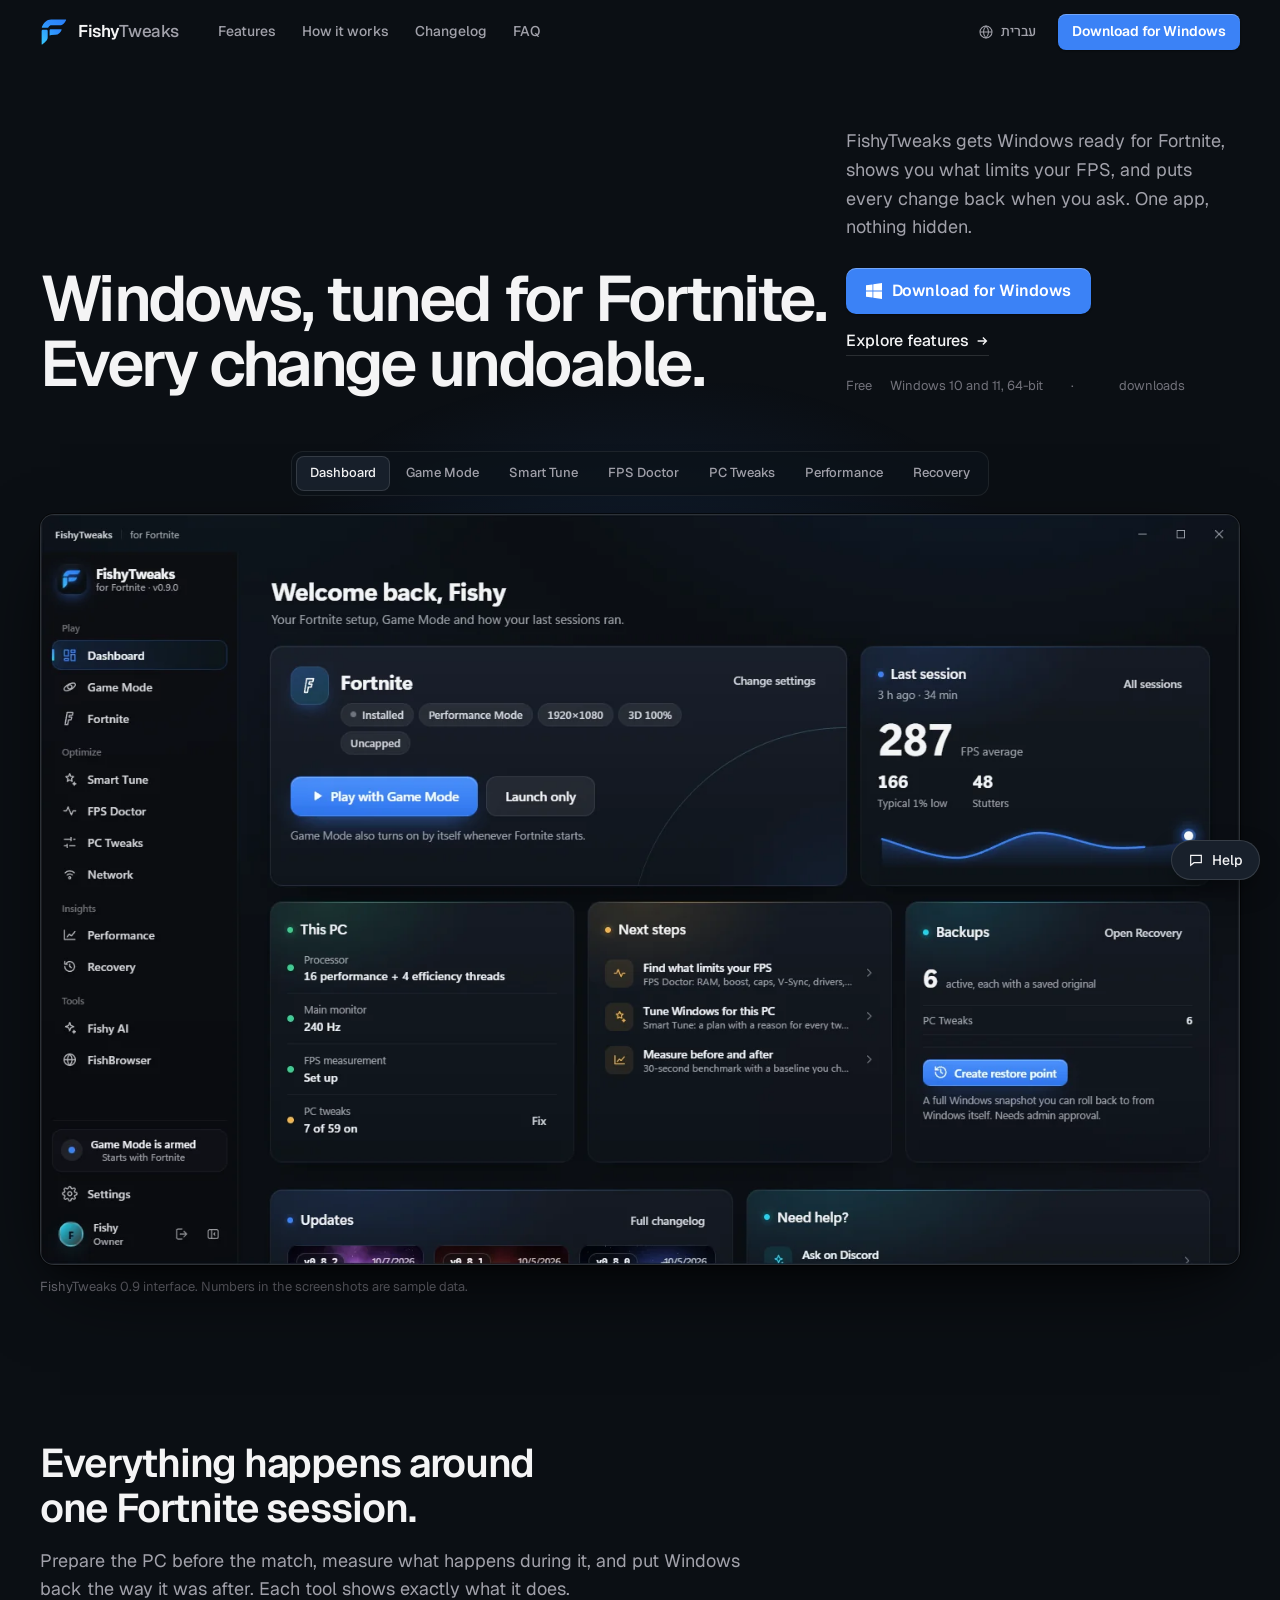
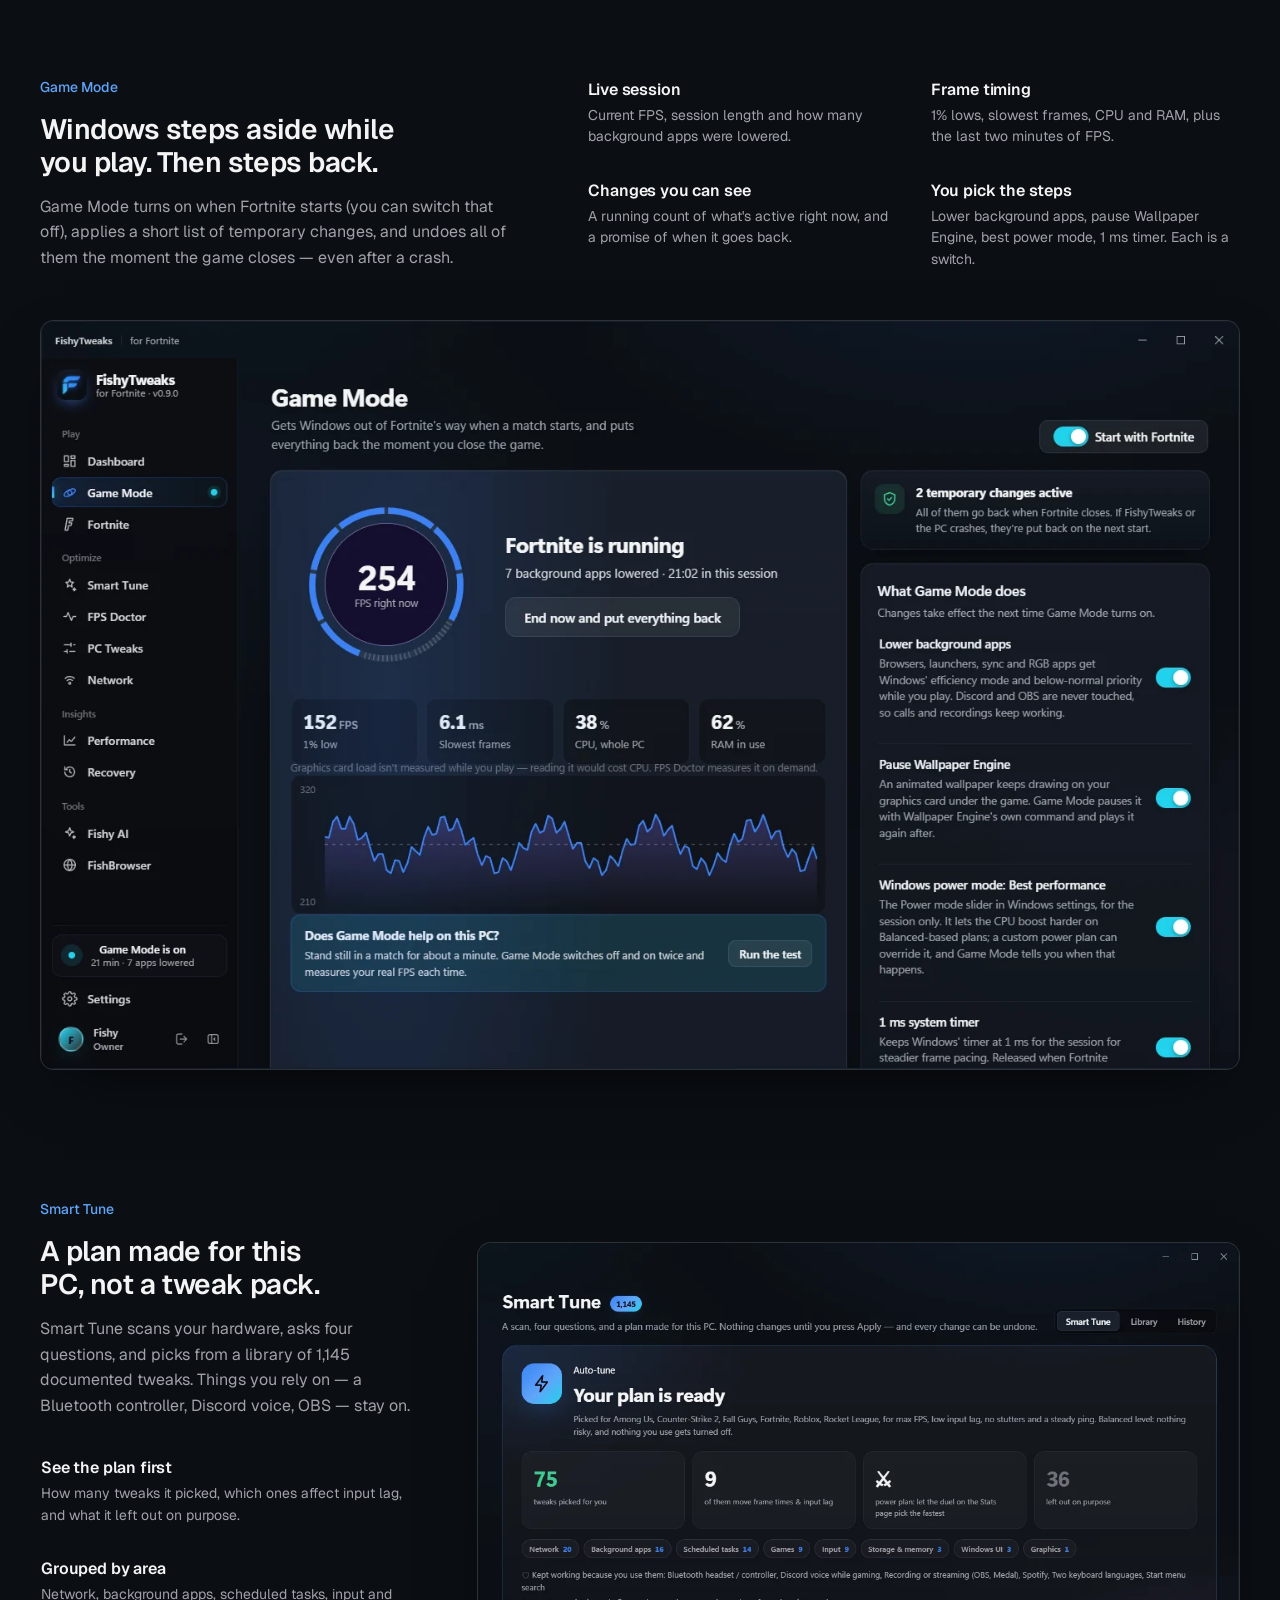
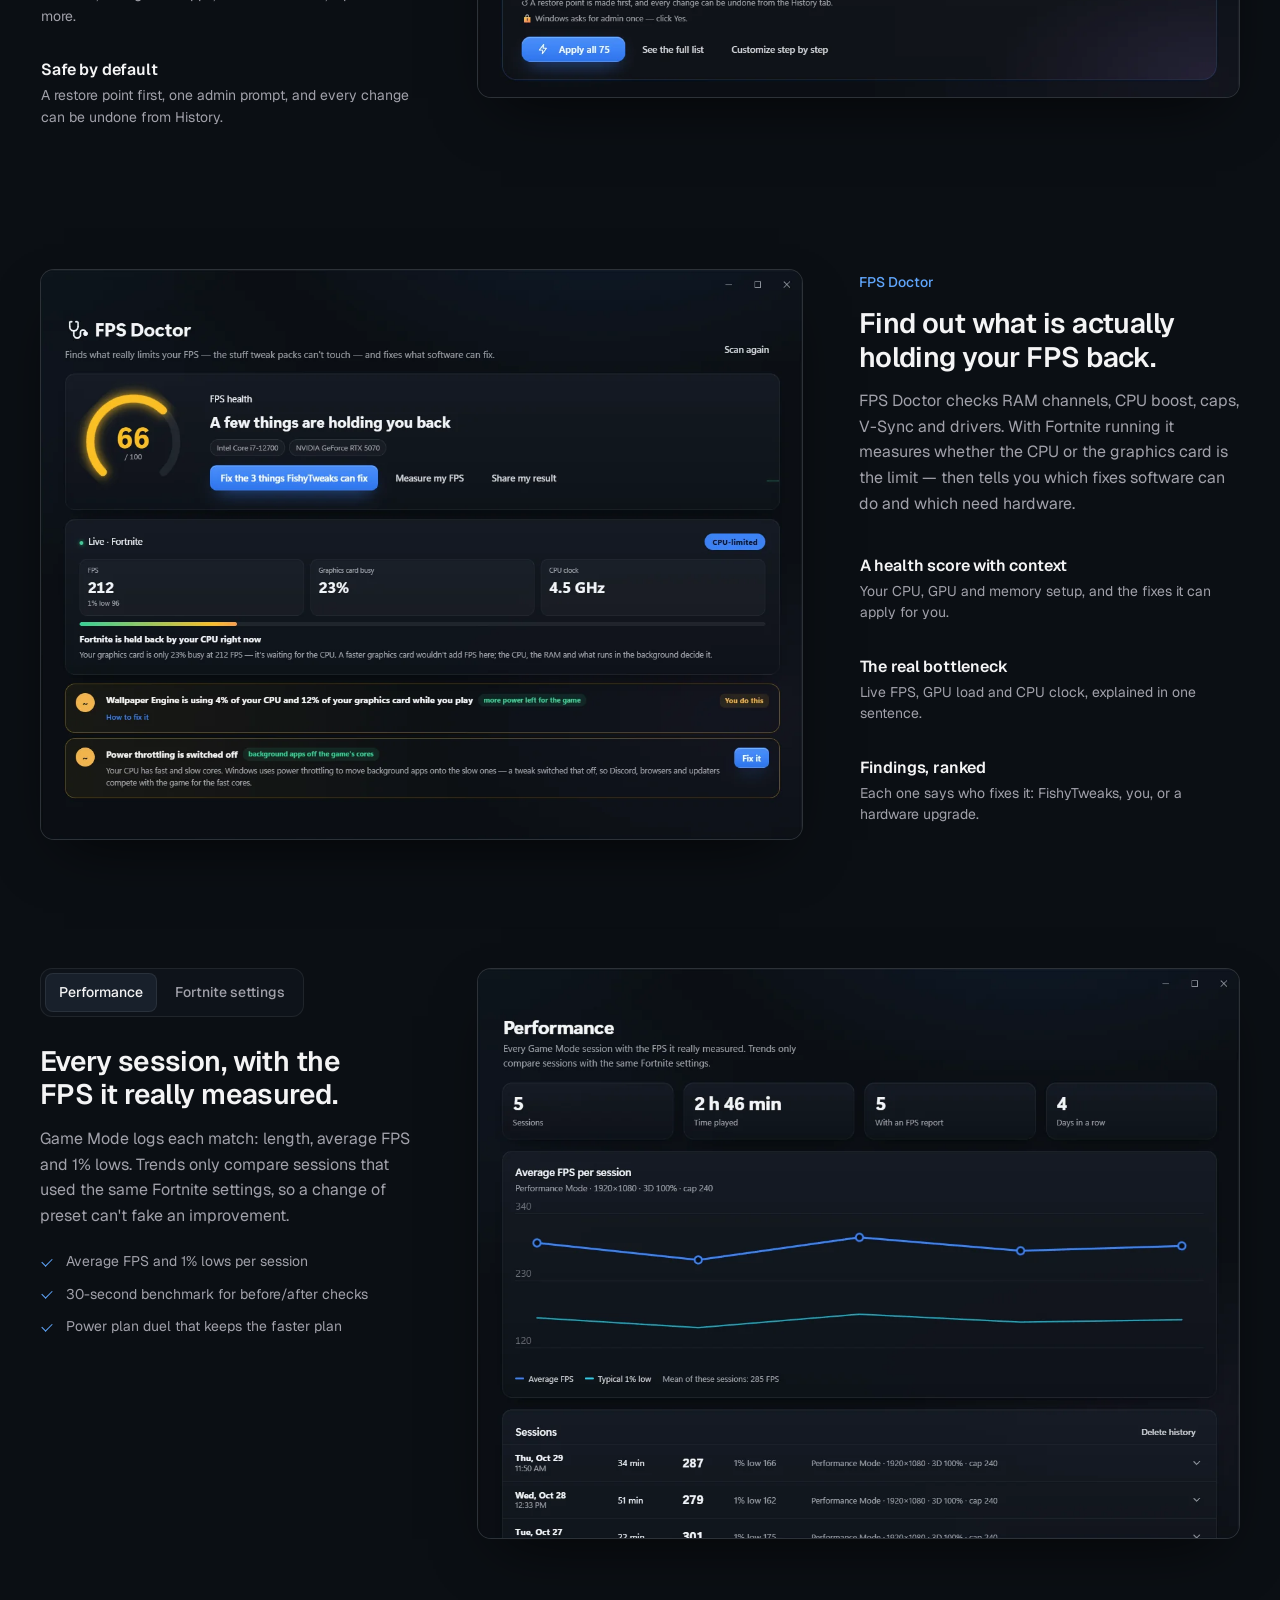
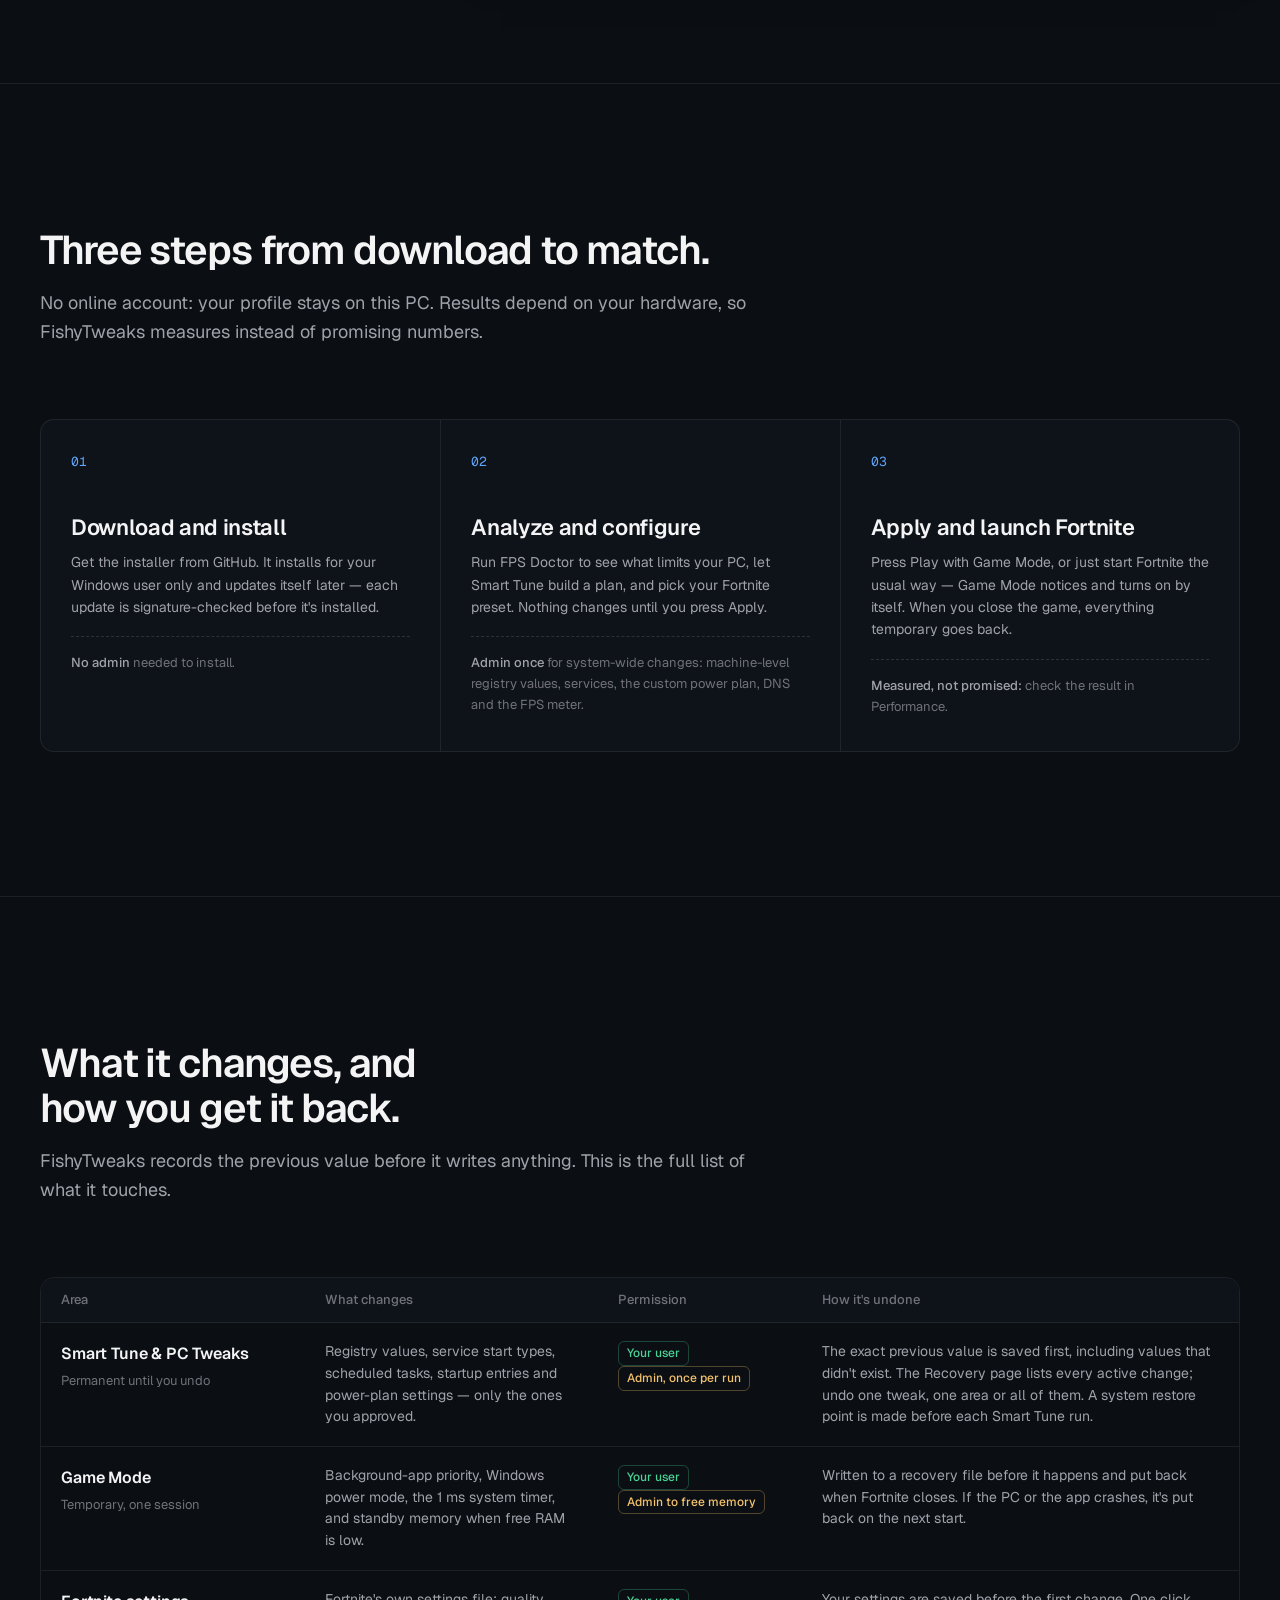
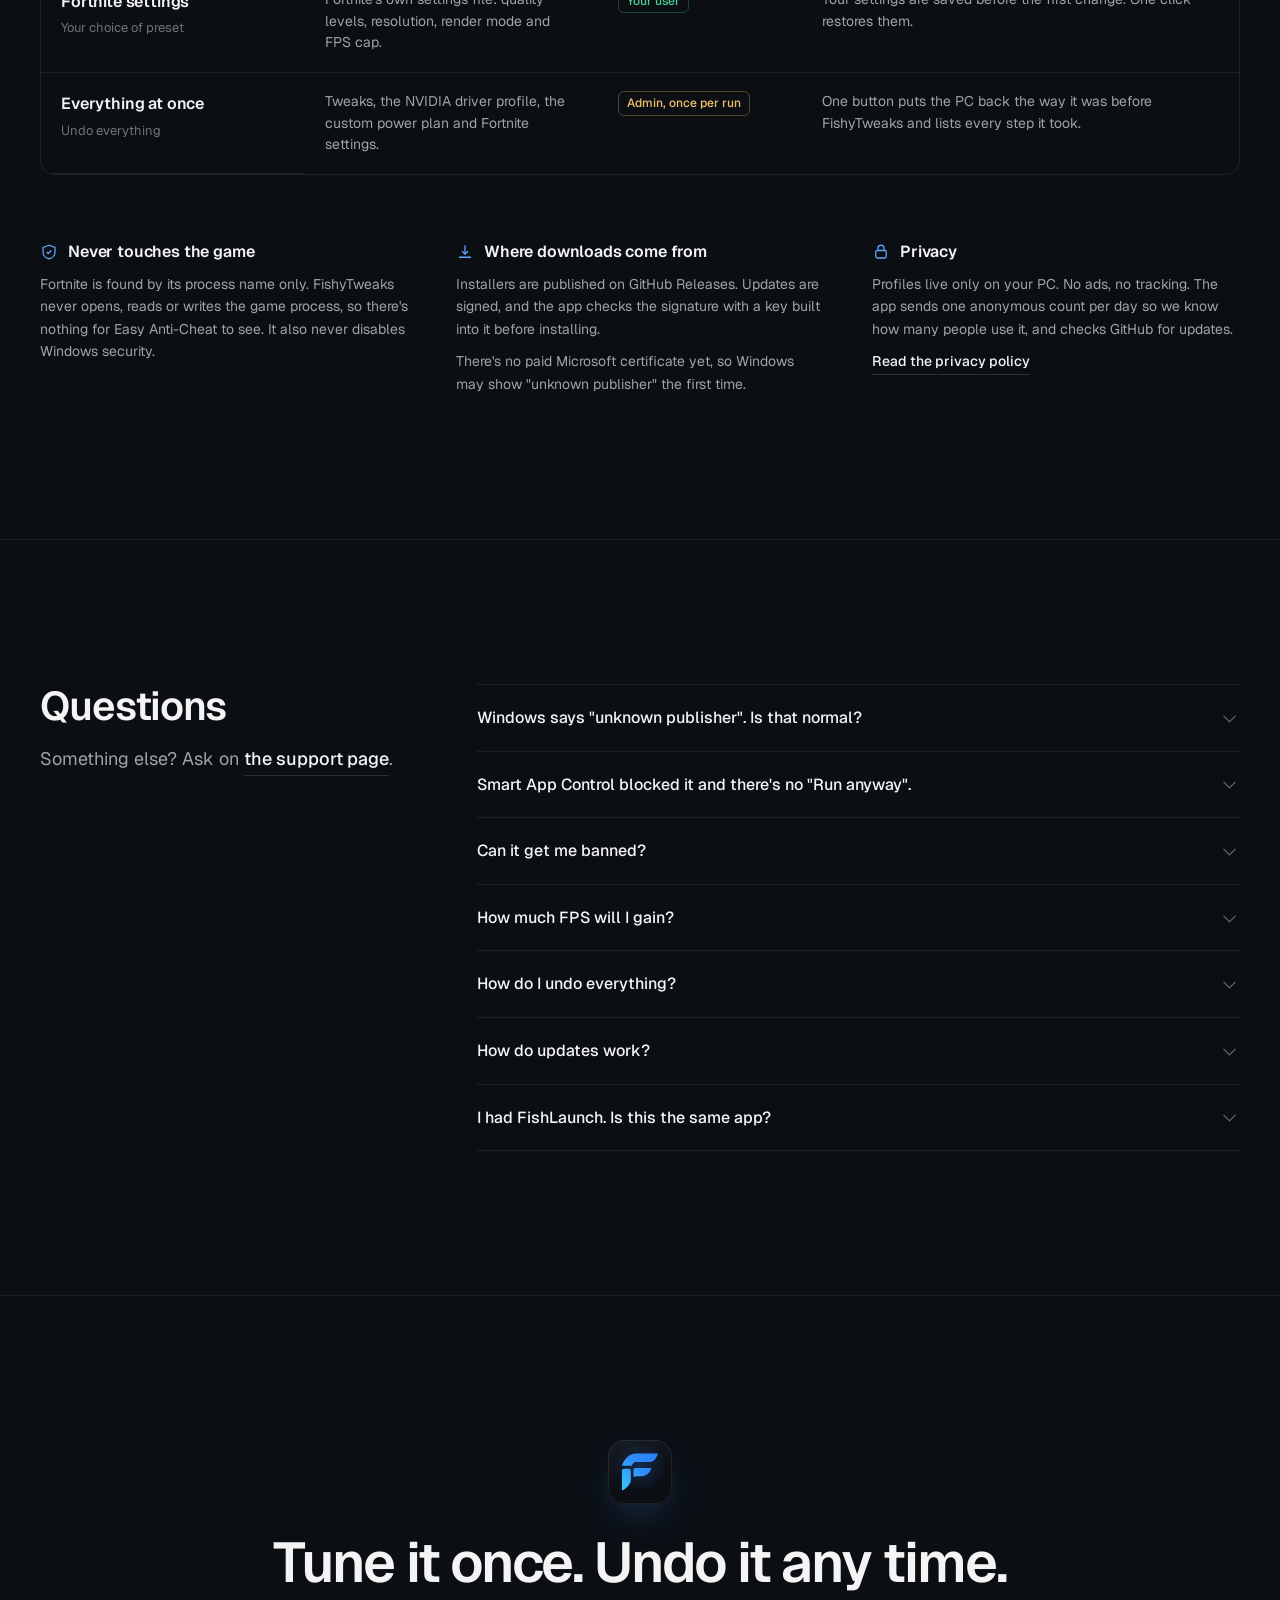
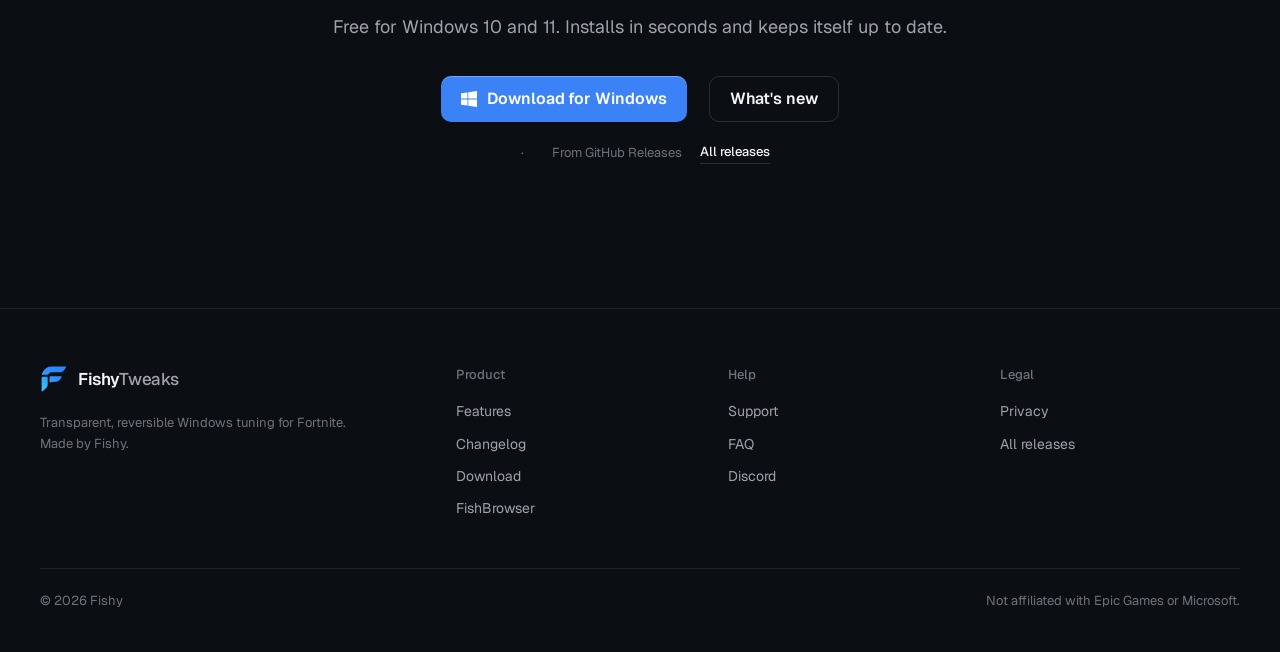
==== commit 102b0484: "Update website" ====
--- a/index.html
+++ b/index.html
@@ -35,12 +35,13 @@
     </script>
   </head>
   <body data-page="home">
+    <svg width="0" height="0" style="position:absolute" aria-hidden="true"><defs><linearGradient id="ft-grad" x1="720" y1="68" x2="90" y2="720" gradientUnits="userSpaceOnUse"><stop offset="0" stop-color="#2A7FF8"/><stop offset=".45" stop-color="#2F8EFD"/><stop offset="1" stop-color="#36C6FB"/></linearGradient></defs></svg>
     <a class="skip" href="#main" data-i18n="skip">Skip to content</a>
 
     <header class="nav" id="nav">
       <div class="wrap">
         <a class="brand" href="./" aria-label="FishyTweaks home">
-          <span class="mark"><svg viewBox="0 0 32 32" aria-hidden="true"><path fill-rule="evenodd" d="M2.5 16C7 8.2 15.6 7.6 21.2 16 15.6 24.4 7 23.8 2.5 16Zm7.4-3.4a1.9 1.9 0 1 0 0 3.8 1.9 1.9 0 0 0 0-3.8Z"/><path d="M22.6 16 29.6 9.4 27.4 16l2.2 6.6Z"/></svg></span>
+          <span class="mark"><svg viewBox="70 58 668 682" aria-hidden="true"><path d="M 90 287 L 244 287 C 256 287 264 269 276 250 C 292 227 310 219 336 219 L 588 219 C 630 218 684 174 720 94 C 727 80 722 68 708 68 L 330 68 C 214 67 134 158 87 264 C 82 278 84 287 90 287 Z"/><path d="M 288 362 C 288 340 302 328 324 328 L 594 328 C 603 328 607 336 603 346 C 580 410 520 472 440 474 L 335 476 C 316 476 302 481 294 489 C 290 493 288 490 288 484 Z"/><path d="M 80 376 C 80 352 95 339 118 339 L 204 339 C 226 339 239 352 239 374 L 239 545 C 239 612 158 688 95 726 C 87 731 80 727 80 719 Z"/></svg></span>
           <span class="brand-name">Fishy<span>Tweaks</span></span>
         </a>
         <nav class="nav-links" aria-label="Main">
@@ -70,8 +71,8 @@
         <div class="wrap">
           <div class="hero-head">
             <h1>
-              <span class="line" data-i18n="hero.l1">Your performance.</span>
-              <span class="line" data-i18n="hero.l2">Under your control.</span>
+              <span class="line" data-i18n="hero.l1">Windows, tuned for Fortnite.</span>
+              <span class="line" data-i18n="hero.l2">Every change undoable.</span>
             </h1>
             <div class="hero-side">
               <p class="lead" data-i18n="hero.sub">FishyTweaks gets Windows ready for Fortnite, shows you what limits your FPS, and puts every change back when you ask. One app, nothing hidden.</p>
@@ -86,12 +87,28 @@
                 <li data-i18n="facts.free">Free</li>
                 <li data-i18n="facts.win">Windows 10 and 11, 64-bit</li>
                 <li class="ltr" data-release hidden><span data-ver></span>&nbsp;·&nbsp;<span data-size></span></li>
+                <li data-dlcount hidden><span data-dln></span>&nbsp;<span data-i18n="facts.dl">downloads</span></li>
               </ul>
             </div>
           </div>
-          <figure class="hero-shot">
-            <div class="window" data-focus="17,7,49,53">
-              <img data-shot="dashboard" src="assets/screens/dashboard.webp" srcset="assets/screens/dashboard.webp 1440w, assets/screens/dashboard@2x.webp 2880w" sizes="(min-width: 1360px) 1200px, 94vw" width="1440" height="900" alt="The FishyTweaks dashboard: Fortnite setup, Game Mode launch button, the last session's FPS and this PC's status." data-i18n-attr="alt:alt.dashboard" fetchpriority="high" />
+          <figure class="hero-shot" data-showcase>
+            <div class="showcase-bar" role="tablist" aria-label="App screens" data-i18n-attr="aria-label:sc.label">
+              <button class="sc-tab" role="tab" type="button" aria-selected="true" data-sc="dashboard" data-focus-sc="17,7,49,53" data-i18n="sc.dashboard">Dashboard</button>
+              <button class="sc-tab" role="tab" type="button" aria-selected="false" tabindex="-1" data-sc="gamemode" data-focus-sc="20,24,47,62" data-i18n="gm.k">Game Mode</button>
+              <button class="sc-tab" role="tab" type="button" aria-selected="false" tabindex="-1" data-sc="tune" data-focus-sc="20,20,48,40" data-i18n="st.k">Smart Tune</button>
+              <button class="sc-tab" role="tab" type="button" aria-selected="false" tabindex="-1" data-sc="doctor" data-focus-sc="19,17,52,26" data-i18n="fd.k">FPS Doctor</button>
+              <button class="sc-tab" role="tab" type="button" aria-selected="false" tabindex="-1" data-sc="tweaks" data-focus-sc="19,8,52,50" data-i18n="sc.tweaks">PC Tweaks</button>
+              <button class="sc-tab" role="tab" type="button" aria-selected="false" tabindex="-1" data-sc="performance" data-focus-sc="19,18,52,48" data-i18n="pf.k">Performance</button>
+              <button class="sc-tab" role="tab" type="button" aria-selected="false" tabindex="-1" data-sc="recovery" data-focus-sc="19,8,52,58" data-i18n="sc.recovery">Recovery</button>
+            </div>
+            <div class="window" data-focus="17,7,49,53" role="tabpanel">
+              <img class="sc-img on" data-shot="dashboard" src="assets/screens/dashboard.webp" srcset="assets/screens/dashboard.webp 1440w, assets/screens/dashboard@2x.webp 2880w" sizes="(min-width: 1360px) 1200px, 94vw" width="1440" height="900" alt="The FishyTweaks dashboard: Fortnite setup, Game Mode launch button, the last session's FPS and this PC's status." data-i18n-attr="alt:alt.dashboard" fetchpriority="high" />
+              <img class="sc-img" data-shot="gamemode" data-src="assets/screens/gamemode.webp" width="1440" height="900" alt="Game Mode during a Fortnite session: live FPS, frame timing graph and the list of temporary changes." data-i18n-attr="alt:alt.gamemode" />
+              <img class="sc-img" data-shot="tune" data-src="assets/screens/tune.webp" width="1440" height="900" alt="Smart Tune's ready plan: tweaks picked for this PC, grouped by category, with a restore point and undo." data-i18n-attr="alt:alt.tune" />
+              <img class="sc-img" data-shot="doctor" data-src="assets/screens/doctor.webp" width="1440" height="900" alt="FPS Doctor results: health score, a live CPU-limited reading and ranked findings." data-i18n-attr="alt:alt.doctor" />
+              <img class="sc-img" data-shot="tweaks" data-src="assets/screens/tweaks.webp" width="1440" height="900" alt="PC Tweaks: every tweak with what to expect from it, its trade-offs, and a switch that records the old value first." data-i18n-attr="alt:alt.tweaks" />
+              <img class="sc-img" data-shot="performance" data-src="assets/screens/performance.webp" width="1440" height="900" alt="Performance history: sessions, time played and an average FPS graph per session." data-i18n-attr="alt:alt.performance" />
+              <img class="sc-img" data-shot="recovery" data-src="assets/screens/recovery.webp" width="1440" height="900" alt="Recovery: every change FishyTweaks has active right now, each with its saved original and an undo button." data-i18n-attr="alt:alt.recovery" />
             </div>
             <figcaption class="shot-note" data-i18n="shot.note" data-tap="Tap a screenshot to see it full size." data-i18n-attr="data-tap:shot.tap">FishyTweaks 0.9 interface. Numbers in the screenshots are sample data.</figcaption>
           </figure>
@@ -115,10 +132,10 @@
                 <p class="lead" data-i18n="gm.p">Game Mode turns on when Fortnite starts (you can switch that off), applies a short list of temporary changes, and undoes all of them the moment the game closes — even after a crash.</p>
               </div>
               <ul class="points">
-                <li><button class="point" type="button" data-spot="21,26.4,45,20.8"><b data-i18n="gm.p1">Live session</b><span data-i18n="gm.p1d">Current FPS, session length and how many background apps were lowered.</span></button></li>
-                <li><button class="point" type="button" data-spot="20.75,55.6,44.75,29.4"><b data-i18n="gm.p2">Frame timing</b><span data-i18n="gm.p2d">1% lows, slowest frames, CPU and RAM, plus the last two minutes of FPS.</span></button></li>
-                <li><button class="point" type="button" data-spot="68.5,20,29,10.4"><b data-i18n="gm.p3">Changes you can see</b><span data-i18n="gm.p3d">A running count of what's active right now, and a promise of when it goes back.</span></button></li>
-                <li><button class="point" type="button" data-spot="68.5,32.4,29,66"><b data-i18n="gm.p4">You pick the steps</b><span data-i18n="gm.p4d">Lower background apps, pause Wallpaper Engine, best power mode, 1 ms timer. Each is a switch.</span></button></li>
+                <li><button class="point" type="button" data-spot="20.8,23.1,44.4,25.6"><b data-i18n="gm.p1">Live session</b><span data-i18n="gm.p1d">Current FPS, session length and how many background apps were lowered.</span></button></li>
+                <li><button class="point" type="button" data-spot="20.8,51.1,44.4,29"><b data-i18n="gm.p2">Frame timing</b><span data-i18n="gm.p2d">1% lows, slowest frames, CPU and RAM, plus the last two minutes of FPS.</span></button></li>
+                <li><button class="point" type="button" data-spot="68,20.6,29,10.7"><b data-i18n="gm.p3">Changes you can see</b><span data-i18n="gm.p3d">A running count of what's active right now, and a promise of when it goes back.</span></button></li>
+                <li><button class="point" type="button" data-spot="68,33,29,66"><b data-i18n="gm.p4">You pick the steps</b><span data-i18n="gm.p4d">Lower background apps, pause Wallpaper Engine, best power mode, 1 ms timer. Each is a switch.</span></button></li>
               </ul>
             </div>
             <figure class="shot reveal" data-spot-host data-focus="20,24,47,62">
@@ -134,9 +151,9 @@
               <h3 class="h3" data-i18n="st.h">A plan made for this PC, not a tweak pack.</h3>
               <p class="lead" data-i18n="st.p">Smart Tune scans your hardware, asks four questions, and picks from a library of 1,145 documented tweaks. Things you rely on — a Bluetooth controller, Discord voice, OBS — stay on.</p>
               <ul class="points">
-                <li><button class="point" type="button" data-spot="21.25,36.8,74.15,13.6"><b data-i18n="st.p1">See the plan first</b><span data-i18n="st.p1d">How many tweaks it picked, which ones affect input lag, and what it left out on purpose.</span></button></li>
-                <li><button class="point" type="button" data-spot="21.25,52,62,4"><b data-i18n="st.p2">Grouped by area</b><span data-i18n="st.p2d">Network, background apps, scheduled tasks, input and more.</span></button></li>
-                <li><button class="point" type="button" data-spot="21.25,57.2,73.5,10.2"><b data-i18n="st.p3">Safe by default</b><span data-i18n="st.p3d">A restore point first, one admin prompt, and every change can be undone from History.</span></button></li>
+                <li><button class="point" type="button" data-spot="21.3,37.5,74.2,13.7"><b data-i18n="st.p1">See the plan first</b><span data-i18n="st.p1d">How many tweaks it picked, which ones affect input lag, and what it left out on purpose.</span></button></li>
+                <li><button class="point" type="button" data-spot="21.3,53.6,62,3.6"><b data-i18n="st.p2">Grouped by area</b><span data-i18n="st.p2d">Network, background apps, scheduled tasks, input and more.</span></button></li>
+                <li><button class="point" type="button" data-spot="21.3,58.9,74.2,9.8"><b data-i18n="st.p3">Safe by default</b><span data-i18n="st.p3d">A restore point first, one admin prompt, and every change can be undone from History.</span></button></li>
               </ul>
             </div>
             <figure class="shot crop reveal" data-spot-host data-crop="16.5" data-crop-h="80" data-focus="20,20,48,40">
@@ -152,9 +169,9 @@
               <h3 class="h3" data-i18n="fd.h">Find out what is actually holding your FPS back.</h3>
               <p class="lead" data-i18n="fd.p">FPS Doctor checks RAM channels, CPU boost, caps, V-Sync and drivers. With Fortnite running it measures whether the CPU or the graphics card is the limit — then tells you which fixes software can do and which need hardware.</p>
               <ul class="points">
-                <li><button class="point" type="button" data-spot="20,18.4,77.5,23.6"><b data-i18n="fd.p1">A health score with context</b><span data-i18n="fd.p1d">Your CPU, GPU and memory setup, and the fixes it can apply for you.</span></button></li>
-                <li><button class="point" type="button" data-spot="19.25,43.8,78.25,27"><b data-i18n="fd.p2">The real bottleneck</b><span data-i18n="fd.p2d">Live FPS, GPU load and CPU clock, explained in one sentence.</span></button></li>
-                <li><button class="point" type="button" data-spot="19.25,72.6,78.25,27"><b data-i18n="fd.p3">Findings, ranked</b><span data-i18n="fd.p3d">Each one says who fixes it: FishyTweaks, you, or a hardware upgrade.</span></button></li>
+                <li><button class="point" type="button" data-spot="19.1,18.7,77.9,24"><b data-i18n="fd.p1">A health score with context</b><span data-i18n="fd.p1d">Your CPU, GPU and memory setup, and the fixes it can apply for you.</span></button></li>
+                <li><button class="point" type="button" data-spot="19.1,44.3,77.9,27.4"><b data-i18n="fd.p2">The real bottleneck</b><span data-i18n="fd.p2d">Live FPS, GPU load and CPU clock, explained in one sentence.</span></button></li>
+                <li><button class="point" type="button" data-spot="19.1,75,77.9,24.5"><b data-i18n="fd.p3">Findings, ranked</b><span data-i18n="fd.p3d">Each one says who fixes it: FishyTweaks, you, or a hardware upgrade.</span></button></li>
               </ul>
             </div>
             <figure class="shot crop reveal" data-spot-host data-crop="16.5" data-focus="19,17,52,26">
@@ -253,7 +270,7 @@
                   <th scope="row"><span data-i18n="tr.r1">Smart Tune &amp; PC Tweaks</span><small data-i18n="tr.r1s">Permanent until you undo</small></th>
                   <td data-label="What changes" data-i18n-attr="data-label:tr.c2" data-i18n="tr.r1a">Registry values, service start types, scheduled tasks, startup entries and power-plan settings — only the ones you approved.</td>
                   <td data-label="Permission" data-i18n-attr="data-label:tr.c3"><span class="tag user" data-i18n="tag.user">Your user</span> <span class="tag admin" data-i18n="tag.admin1">Admin, once per run</span></td>
-                  <td data-label="How it's undone" data-i18n-attr="data-label:tr.c4" data-i18n="tr.r1c">The exact previous value is saved first, including values that didn't exist. Undo one tweak or all of them from History. A system restore point is made before each run.</td>
+                  <td data-label="How it's undone" data-i18n-attr="data-label:tr.c4" data-i18n="tr.r1c">The exact previous value is saved first, including values that didn't exist. The Recovery page lists every active change; undo one tweak, one area or all of them. A system restore point is made before each Smart Tune run.</td>
                 </tr>
                 <tr>
                   <th scope="row"><span data-i18n="tr.r2">Game Mode</span><small data-i18n="tr.r2s">Temporary, one session</small></th>
@@ -339,7 +356,7 @@
       <!-- final CTA -->
       <section class="section final" id="download">
         <div class="wrap reveal">
-          <div class="mark-lg" aria-hidden="true"><svg viewBox="0 0 32 32"><path fill-rule="evenodd" d="M2.5 16C7 8.2 15.6 7.6 21.2 16 15.6 24.4 7 23.8 2.5 16Zm7.4-3.4a1.9 1.9 0 1 0 0 3.8 1.9 1.9 0 0 0 0-3.8Z"/><path d="M22.6 16 29.6 9.4 27.4 16l2.2 6.6Z"/></svg></div>
+          <div class="mark-lg" aria-hidden="true"><svg viewBox="70 58 668 682" aria-hidden="true"><path d="M 90 287 L 244 287 C 256 287 264 269 276 250 C 292 227 310 219 336 219 L 588 219 C 630 218 684 174 720 94 C 727 80 722 68 708 68 L 330 68 C 214 67 134 158 87 264 C 82 278 84 287 90 287 Z"/><path d="M 288 362 C 288 340 302 328 324 328 L 594 328 C 603 328 607 336 603 346 C 580 410 520 472 440 474 L 335 476 C 316 476 302 481 294 489 C 290 493 288 490 288 484 Z"/><path d="M 80 376 C 80 352 95 339 118 339 L 204 339 C 226 339 239 352 239 374 L 239 545 C 239 612 158 688 95 726 C 87 731 80 727 80 719 Z"/></svg></div>
           <h2 class="h2" data-i18n="end.h">Tune it once. Undo it any time.</h2>
           <p class="lead" data-i18n="end.p">Free for Windows 10 and 11. Installs in seconds and keeps itself up to date.</p>
           <div class="hero-actions">
@@ -364,7 +381,7 @@
         <div class="footer-grid">
           <div>
             <a class="brand" href="./" aria-label="FishyTweaks home">
-              <span class="mark"><svg viewBox="0 0 32 32" aria-hidden="true"><path fill-rule="evenodd" d="M2.5 16C7 8.2 15.6 7.6 21.2 16 15.6 24.4 7 23.8 2.5 16Zm7.4-3.4a1.9 1.9 0 1 0 0 3.8 1.9 1.9 0 0 0 0-3.8Z"/><path d="M22.6 16 29.6 9.4 27.4 16l2.2 6.6Z"/></svg></span>
+              <span class="mark"><svg viewBox="70 58 668 682" aria-hidden="true"><path d="M 90 287 L 244 287 C 256 287 264 269 276 250 C 292 227 310 219 336 219 L 588 219 C 630 218 684 174 720 94 C 727 80 722 68 708 68 L 330 68 C 214 67 134 158 87 264 C 82 278 84 287 90 287 Z"/><path d="M 288 362 C 288 340 302 328 324 328 L 594 328 C 603 328 607 336 603 346 C 580 410 520 472 440 474 L 335 476 C 316 476 302 481 294 489 C 290 493 288 490 288 484 Z"/><path d="M 80 376 C 80 352 95 339 118 339 L 204 339 C 226 339 239 352 239 374 L 239 545 C 239 612 158 688 95 726 C 87 731 80 727 80 719 Z"/></svg></span>
               <span class="brand-name">Fishy<span>Tweaks</span></span>
             </a>
             <p class="about" data-i18n="foot.about">Transparent, reversible Windows tuning for Fortnite. Made by Fishy.</p>
--- a/style.css
+++ b/style.css
@@ -2,20 +2,20 @@
    Tokens first, then base, layout, components, sections, motion. */
 
 :root {
-  --bg: #08090c;
-  --bg-2: #0c0e13;
-  --surface: #111419;
-  --surface-2: #171a21;
+  --bg: #0b0f14;
+  --bg-2: #0e131a;
+  --surface: #121821;
+  --surface-2: #18202b;
   --line: rgba(255, 255, 255, 0.075);
   --line-2: rgba(255, 255, 255, 0.13);
-  --text: #eef0f4;
-  --muted: #a3a9b5;
-  --dim: #6d7380;
-  --accent: #8c7cff;
-  --accent-hi: #a497ff;
-  --accent-ink: #0b0a14;
-  --accent-soft: rgba(140, 124, 255, 0.13);
-  --live: #3dd6e8;
+  --text: #f4f4f5;
+  --muted: #a1a1aa;
+  --dim: #71717a;
+  --accent: #3b82f6;
+  --accent-hi: #60a5fa;
+  --accent-ink: #ffffff;
+  --accent-soft: rgba(59, 130, 246, 0.13);
+  --live: #22d3ee;
   --ok: #4ad295;
 
   --font: "Geist", "Heebo", ui-sans-serif, system-ui, "Segoe UI", sans-serif;
@@ -30,7 +30,7 @@
   --t-22: 1.375rem;
   --t-28: clamp(1.5rem, 1.2rem + 1vw, 1.75rem);
   --t-40: clamp(1.875rem, 1.3rem + 2vw, 2.5rem);
-  --t-hero: clamp(2.5rem, 1.3rem + 4.2vw, 4.5rem);
+  --t-hero: clamp(2.4rem, 1.2rem + 3.6vw, 4rem);
 
   --r-sm: 6px;
   --r: 10px;
@@ -108,7 +108,7 @@
   border-radius: 4px;
 }
 ::selection {
-  background: rgba(140, 124, 255, 0.35);
+  background: rgba(59, 130, 246, 0.35);
 }
 .sr-only {
   position: absolute;
@@ -291,15 +291,13 @@
 .brand .mark {
   width: 28px;
   height: 28px;
-  border-radius: 7px;
-  background: var(--accent);
   display: grid;
   place-items: center;
 }
 .brand .mark svg {
-  width: 24px;
-  height: 24px;
-  fill: var(--accent-ink);
+  width: 26px;
+  height: 26px;
+  fill: url(#ft-grad);
 }
 [dir="rtl"] .brand .mark svg {
   transform: none;
@@ -429,8 +427,8 @@
 }
 .hero-head {
   display: grid;
-  grid-template-columns: minmax(0, 1.5fr) minmax(0, 1fr);
-  gap: 24px 64px;
+  grid-template-columns: minmax(0, 1.9fr) minmax(0, 1fr);
+  gap: 24px 56px;
   align-items: end;
 }
 .hero h1 {
@@ -482,7 +480,7 @@
   content: "";
   position: absolute;
   inset: -8% 8% 30%;
-  background: radial-gradient(60% 60% at 50% 40%, rgba(140, 124, 255, 0.16), transparent 70%);
+  background: radial-gradient(60% 60% at 50% 40%, rgba(59, 130, 246, 0.16), transparent 70%);
   z-index: -1;
   pointer-events: none;
 }
@@ -498,6 +496,64 @@
   width: 100%;
   aspect-ratio: 16 / 10;
   object-fit: cover;
+}
+/* hero showcase: tab bar above one window holding six stacked screens */
+.showcase-bar {
+  display: flex;
+  justify-content: flex-start;
+  gap: 2px;
+  padding: 4px;
+  margin: 0 auto 18px;
+  width: fit-content;
+  max-width: 100%;
+  overflow-x: auto;
+  scrollbar-width: none;
+  border: 1px solid var(--line);
+  border-radius: 12px;
+  background: color-mix(in srgb, var(--bg-2) 85%, transparent);
+  backdrop-filter: blur(8px);
+}
+@media (max-width: 720px) {
+  .showcase-bar {
+    width: auto;
+  }
+}
+.showcase-bar::-webkit-scrollbar {
+  display: none;
+}
+.sc-tab {
+  flex: none;
+  padding: 7px 14px;
+  border-radius: 8px;
+  font-size: var(--t-13);
+  font-weight: 500;
+  color: var(--muted);
+  white-space: nowrap;
+  transition: color 0.15s, background-color 0.2s, box-shadow 0.2s;
+}
+.sc-tab:hover {
+  color: var(--text);
+}
+.sc-tab[aria-selected="true"] {
+  background: var(--surface-2);
+  color: var(--text);
+  box-shadow: inset 0 0 0 1px var(--line-2);
+}
+.sc-tab:active {
+  transform: scale(0.97);
+}
+[data-showcase] .zoom {
+  display: grid;
+}
+.sc-img {
+  grid-area: 1 / 1;
+  opacity: 0;
+  transform: scale(1.006);
+  transition: opacity 0.35s var(--ease), transform 0.6s var(--ease-out);
+}
+.sc-img.on {
+  opacity: 1;
+  transform: none;
 }
 .shot-note {
   margin-top: 12px;
@@ -950,18 +1006,19 @@
   justify-content: center;
 }
 .final .mark-lg {
-  width: 56px;
-  height: 56px;
-  border-radius: 14px;
-  background: var(--accent);
+  width: 64px;
+  height: 64px;
+  border-radius: 16px;
+  background: radial-gradient(60% 55% at 50% 42%, rgba(59, 130, 246, 0.22), transparent 70%), linear-gradient(160deg, #161c26, #0b0f14 60%);
+  box-shadow: inset 0 0 0 1px rgba(255, 255, 255, 0.08), 0 16px 40px -18px rgba(59, 130, 246, 0.7);
   display: grid;
   place-items: center;
   margin: 0 auto 28px;
 }
 .final .mark-lg svg {
-  width: 40px;
-  height: 40px;
-  fill: var(--accent-ink);
+  width: 38px;
+  height: 38px;
+  fill: url(#ft-grad);
 }
 .rename-note {
   margin-top: 14px;
@@ -1137,7 +1194,7 @@
 }
 .rel-h .tag.latest {
   color: var(--accent-hi);
-  border-color: rgba(140, 124, 255, 0.4);
+  border-color: rgba(59, 130, 246, 0.4);
 }
 .rel-h .get {
   margin-inline-start: auto;
@@ -1410,3 +1467,88 @@
     content: " " attr(data-tap);
   }
 }
+
+/* ---------- help button ---------- */
+.help {
+  position: fixed;
+  inset-inline-end: 20px;
+  bottom: 20px;
+  z-index: 60;
+  display: grid;
+  justify-items: end;
+  gap: 10px;
+}
+.help-btn {
+  display: inline-flex;
+  align-items: center;
+  gap: 8px;
+  height: 40px;
+  padding: 0 16px;
+  border-radius: 999px;
+  background: var(--surface-2);
+  color: var(--text);
+  font-size: var(--t-14);
+  font-weight: 500;
+  border: 1px solid var(--line-2);
+  box-shadow: 0 10px 30px -10px rgba(0, 0, 0, 0.8);
+  transition: background-color 0.2s, transform 0.15s;
+}
+.help-btn:hover {
+  background: #1d2029;
+}
+.help-btn:active {
+  transform: scale(0.97);
+}
+.help-panel {
+  width: min(300px, calc(100vw - 40px));
+  padding: 12px;
+  border-radius: 14px;
+  background: var(--bg-2);
+  border: 1px solid var(--line-2);
+  box-shadow: 0 24px 60px -20px rgba(0, 0, 0, 0.9);
+  display: grid;
+  gap: 4px;
+  animation: help-in 0.22s var(--ease-out);
+}
+.help-panel[hidden] {
+  display: none;
+}
+.help-panel b {
+  padding: 4px 8px 8px;
+  font-weight: 600;
+}
+.help-panel a {
+  display: grid;
+  padding: 9px 10px;
+  border-radius: 9px;
+  color: var(--text);
+  text-decoration: none;
+}
+.help-panel a:hover,
+.help-panel a:focus-visible {
+  background: var(--surface-2);
+}
+.help-panel a small {
+  color: var(--muted);
+  font-size: var(--t-13);
+}
+@keyframes help-in {
+  from {
+    opacity: 0;
+    transform: translateY(6px);
+  }
+}
+@media (max-width: 720px) {
+  .help {
+    inset-inline-end: 14px;
+    bottom: 14px;
+  }
+  .help-btn span {
+    display: none;
+  }
+  .help-btn {
+    width: 44px;
+    padding: 0;
+    justify-content: center;
+  }
+}
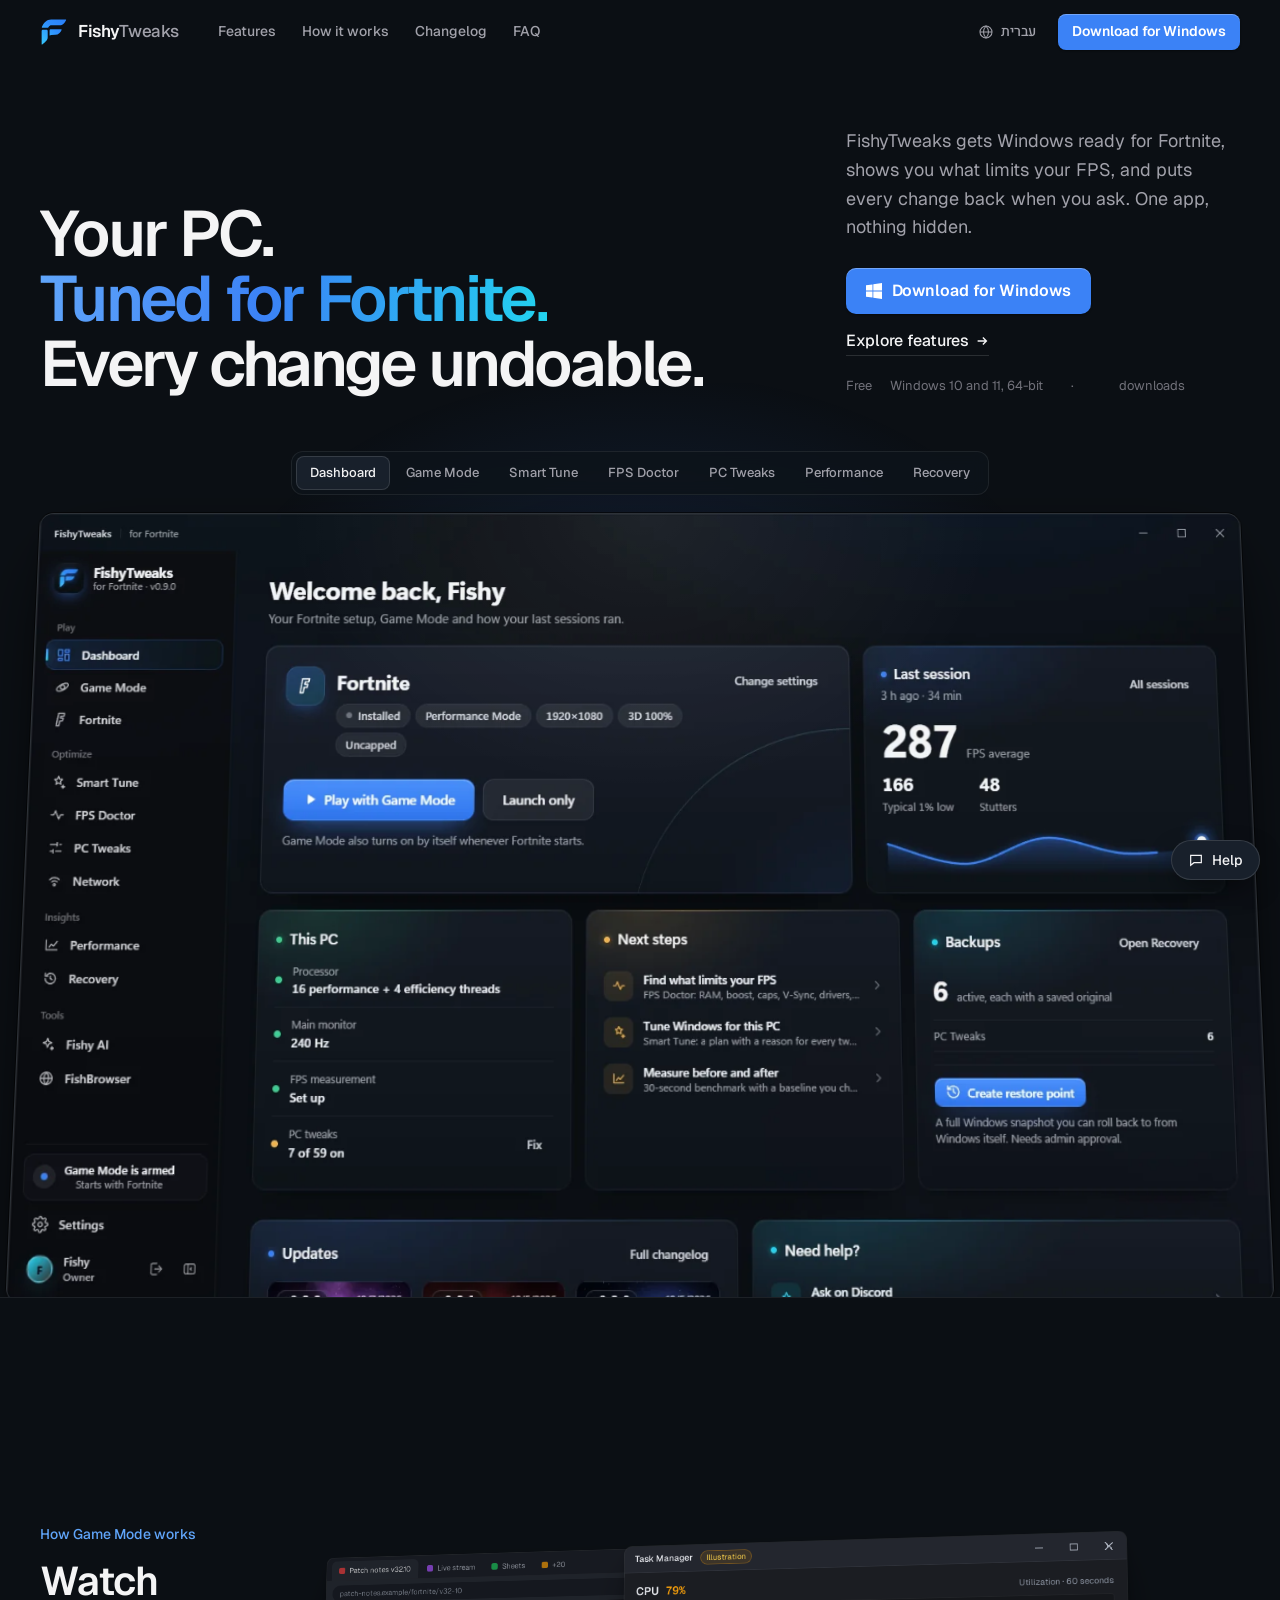
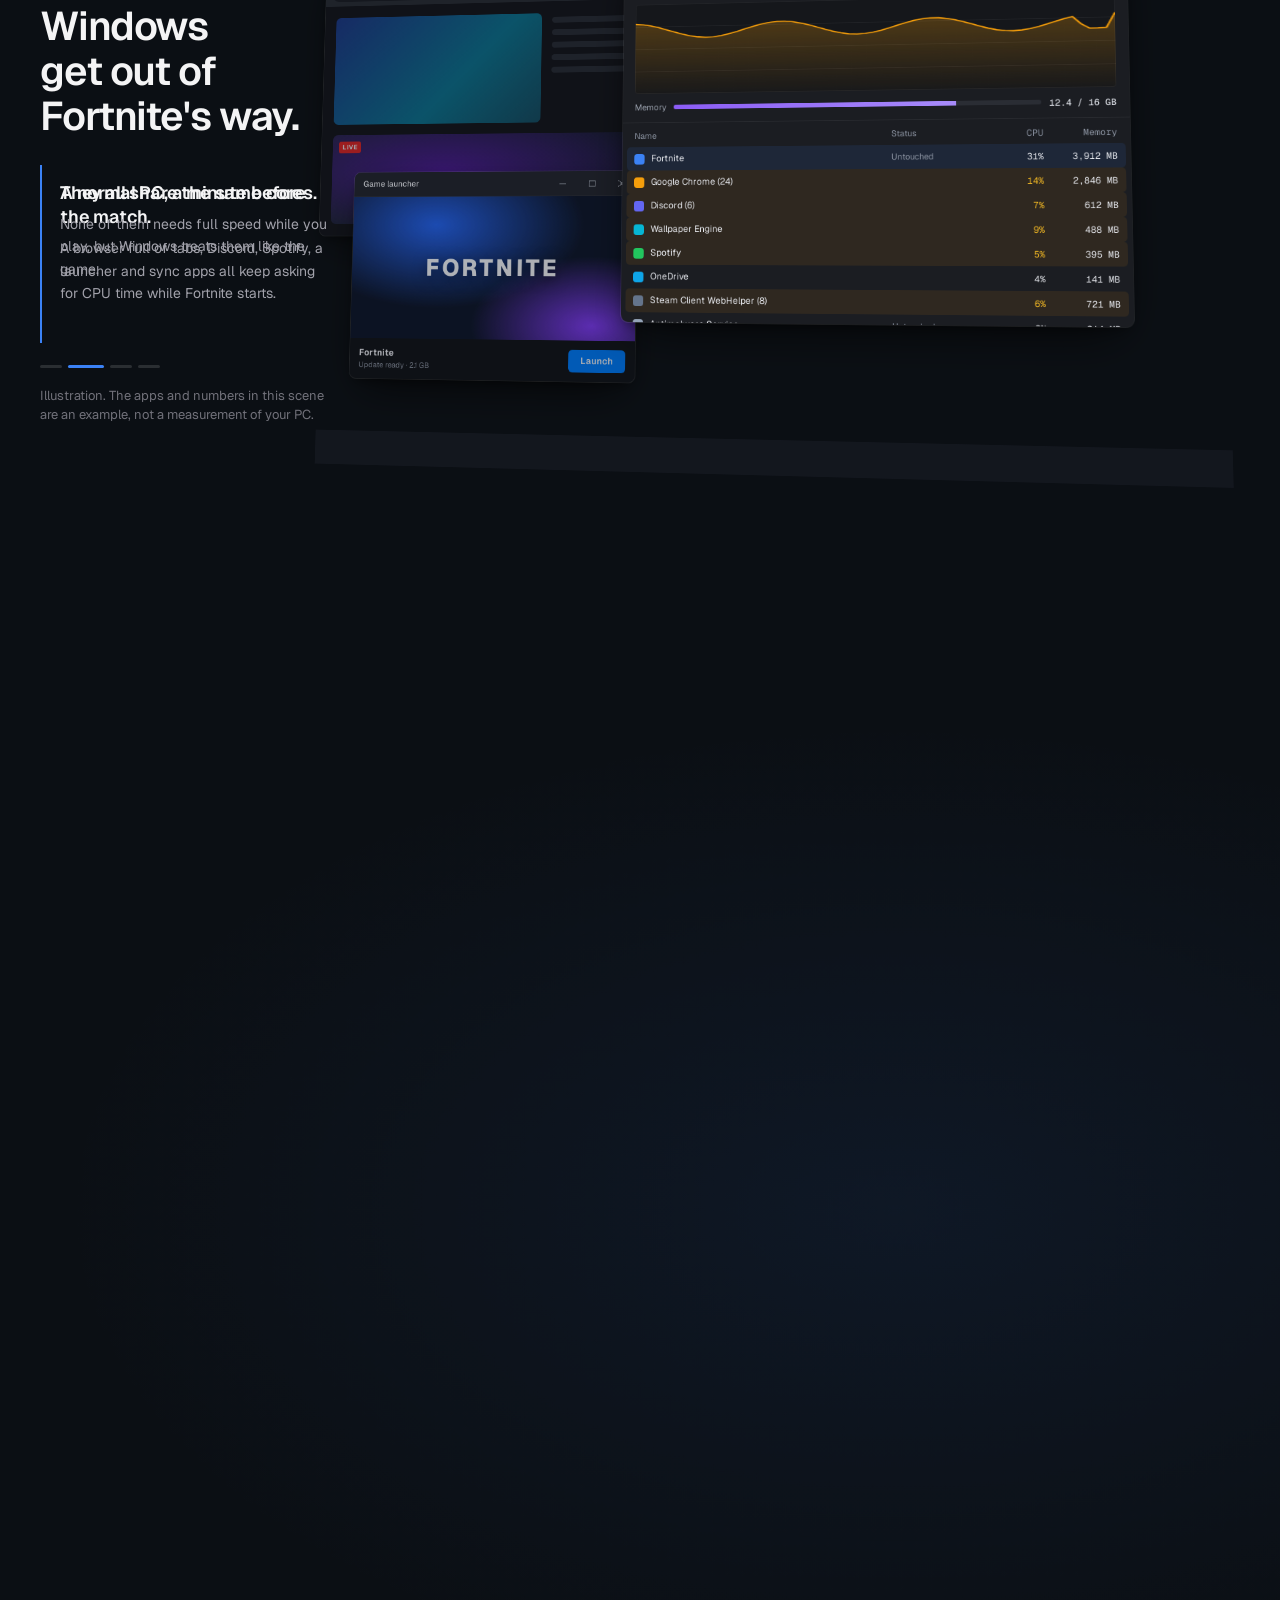
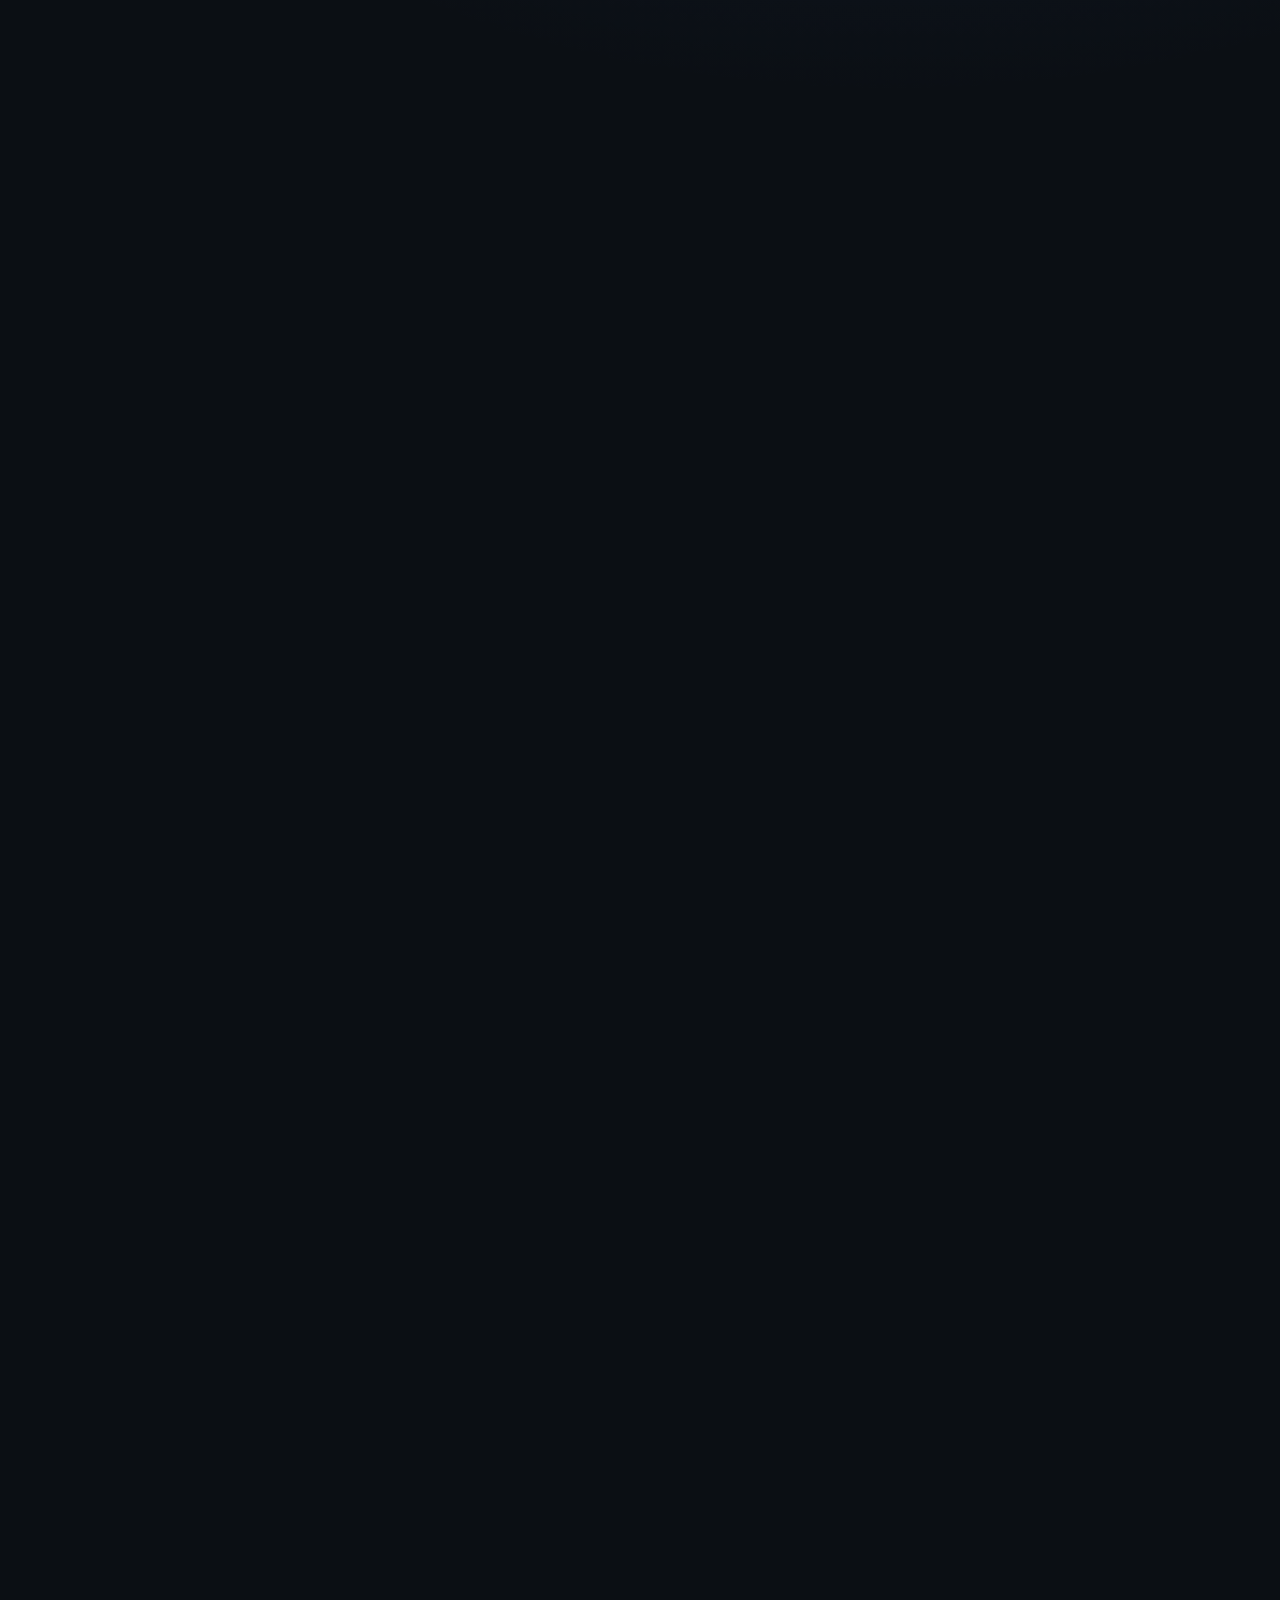
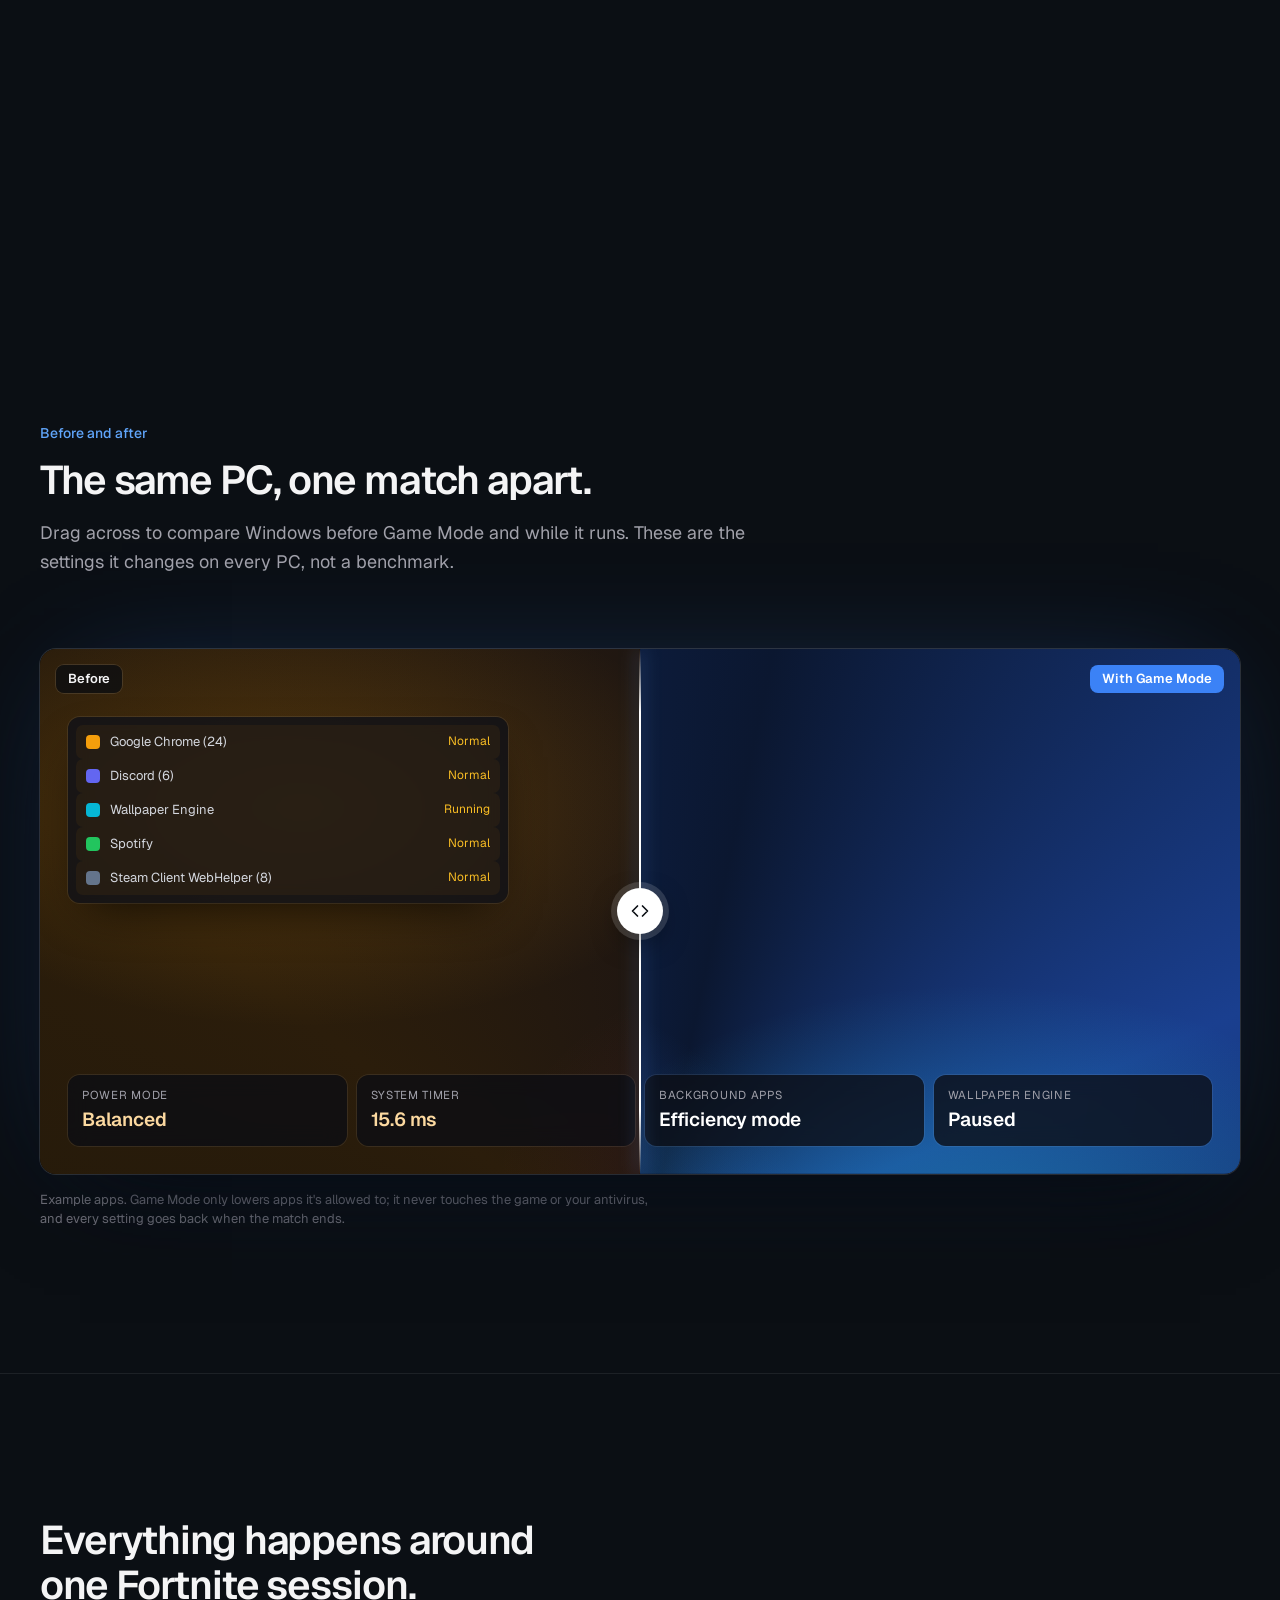
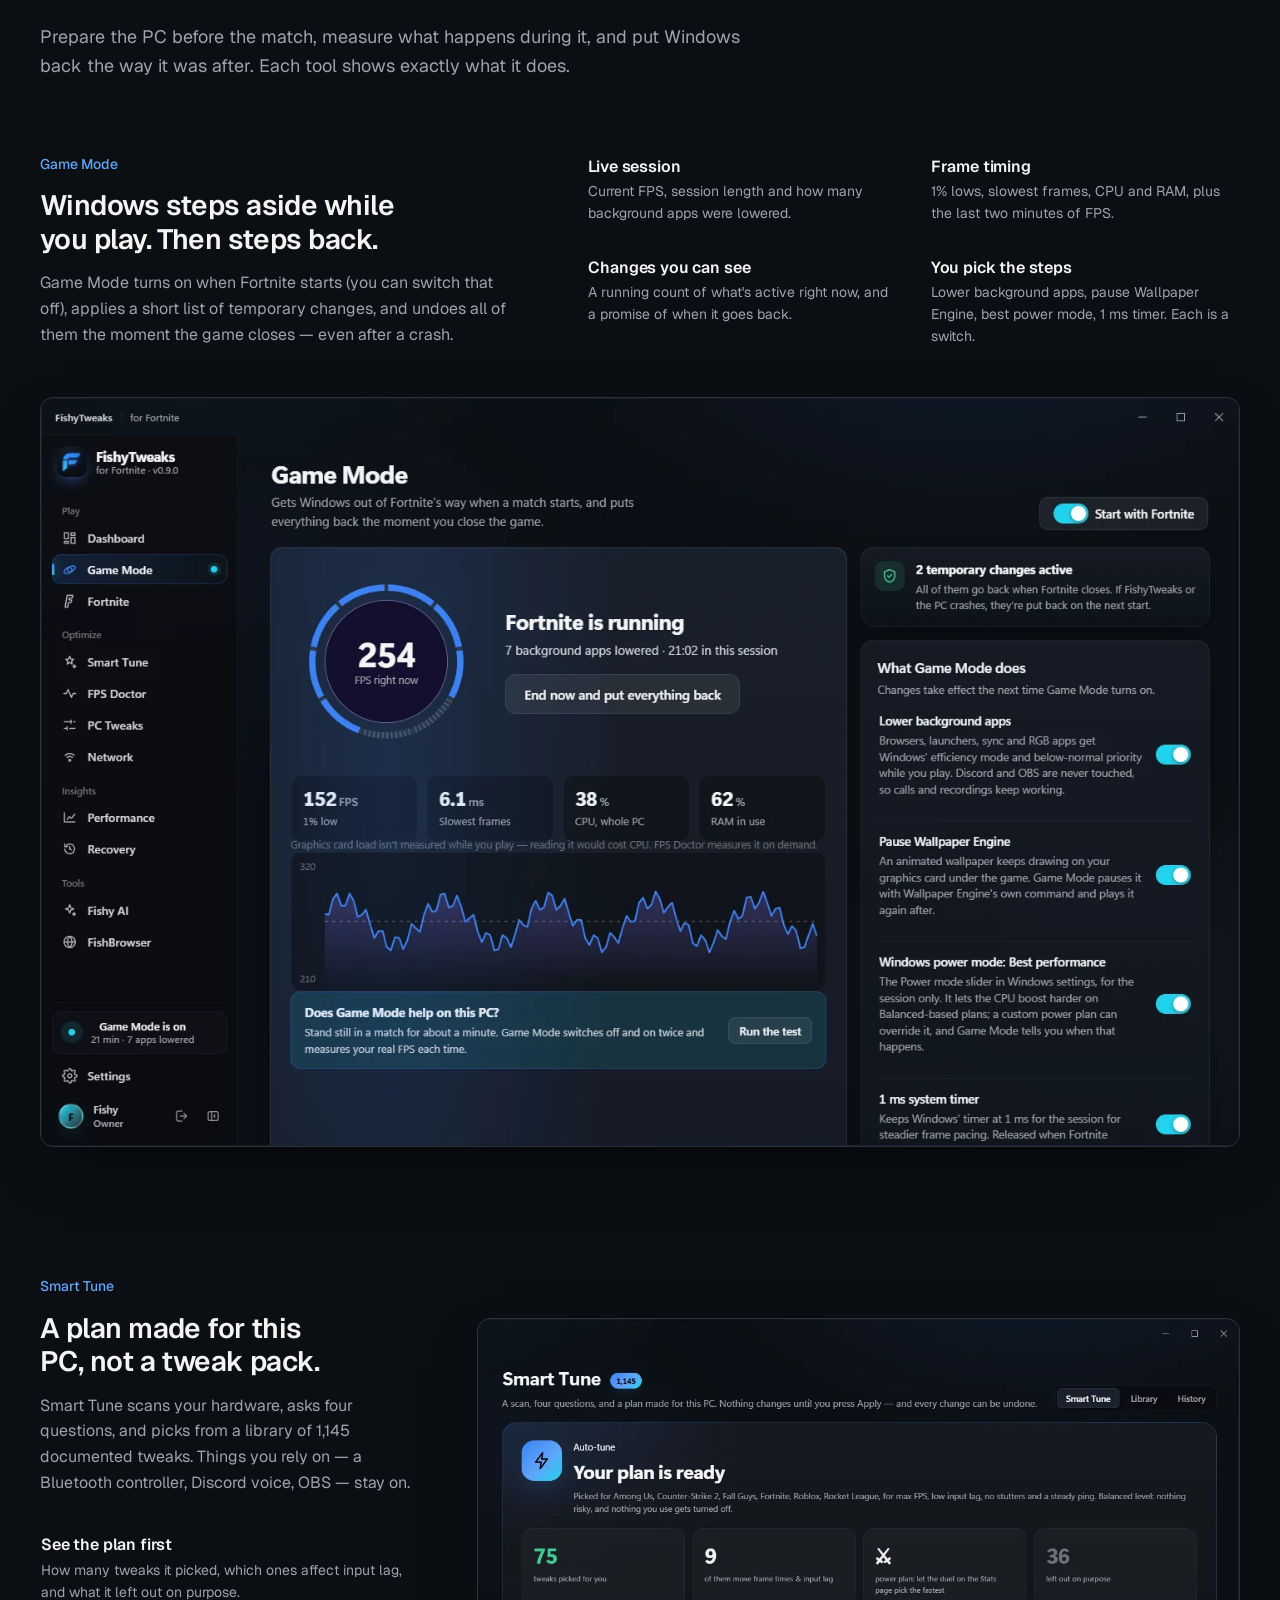
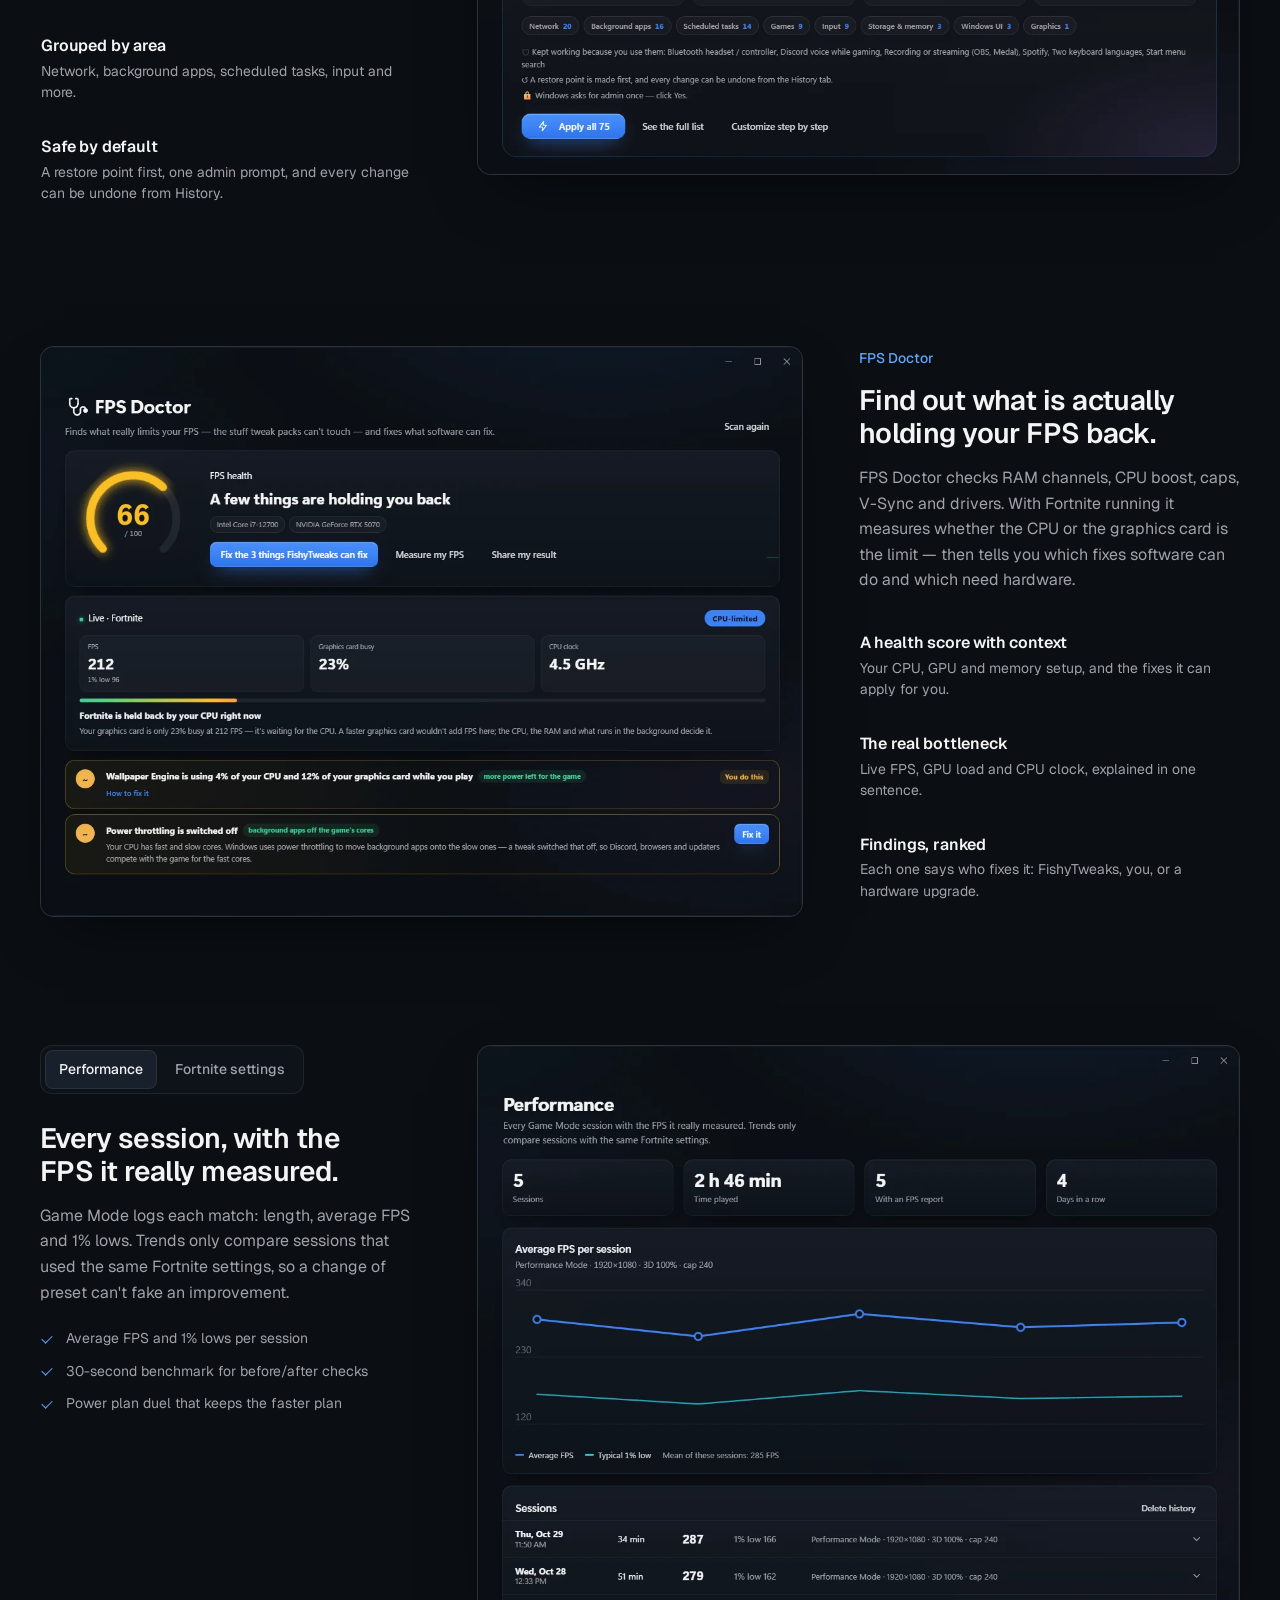
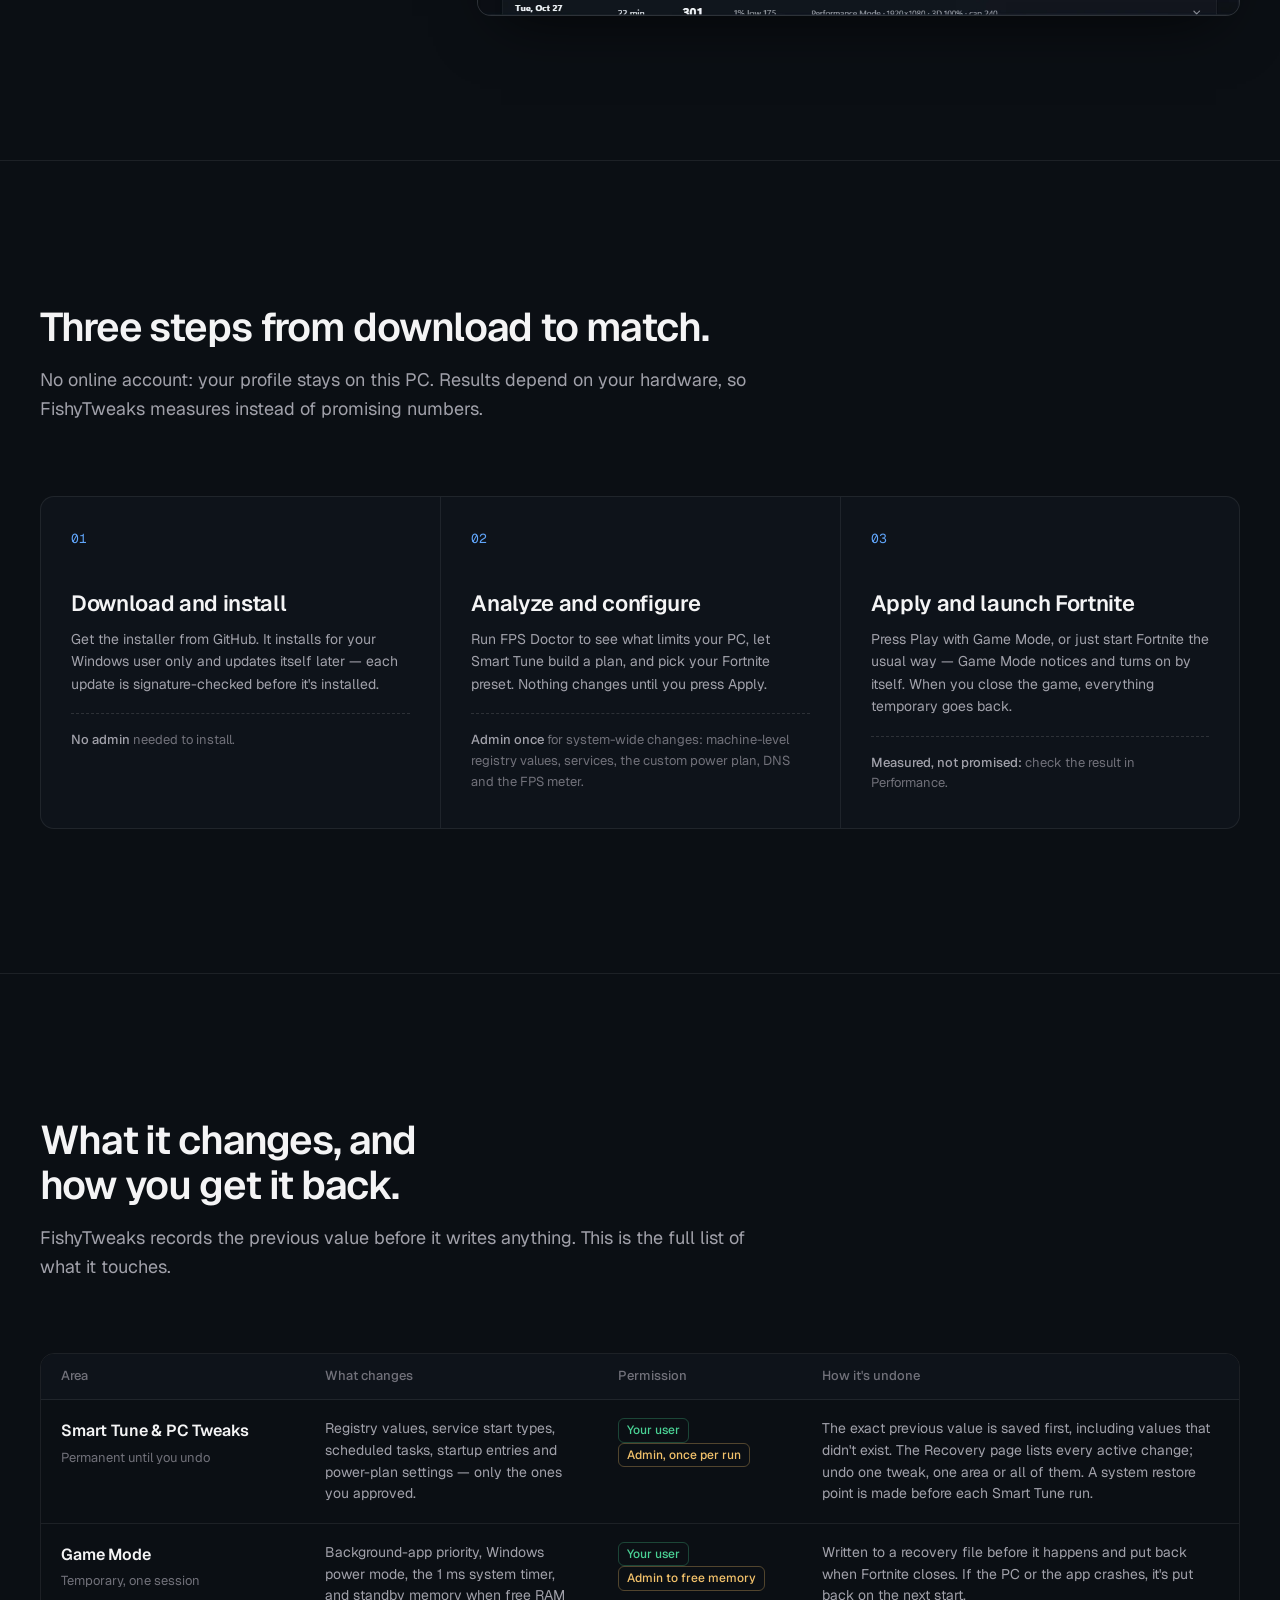
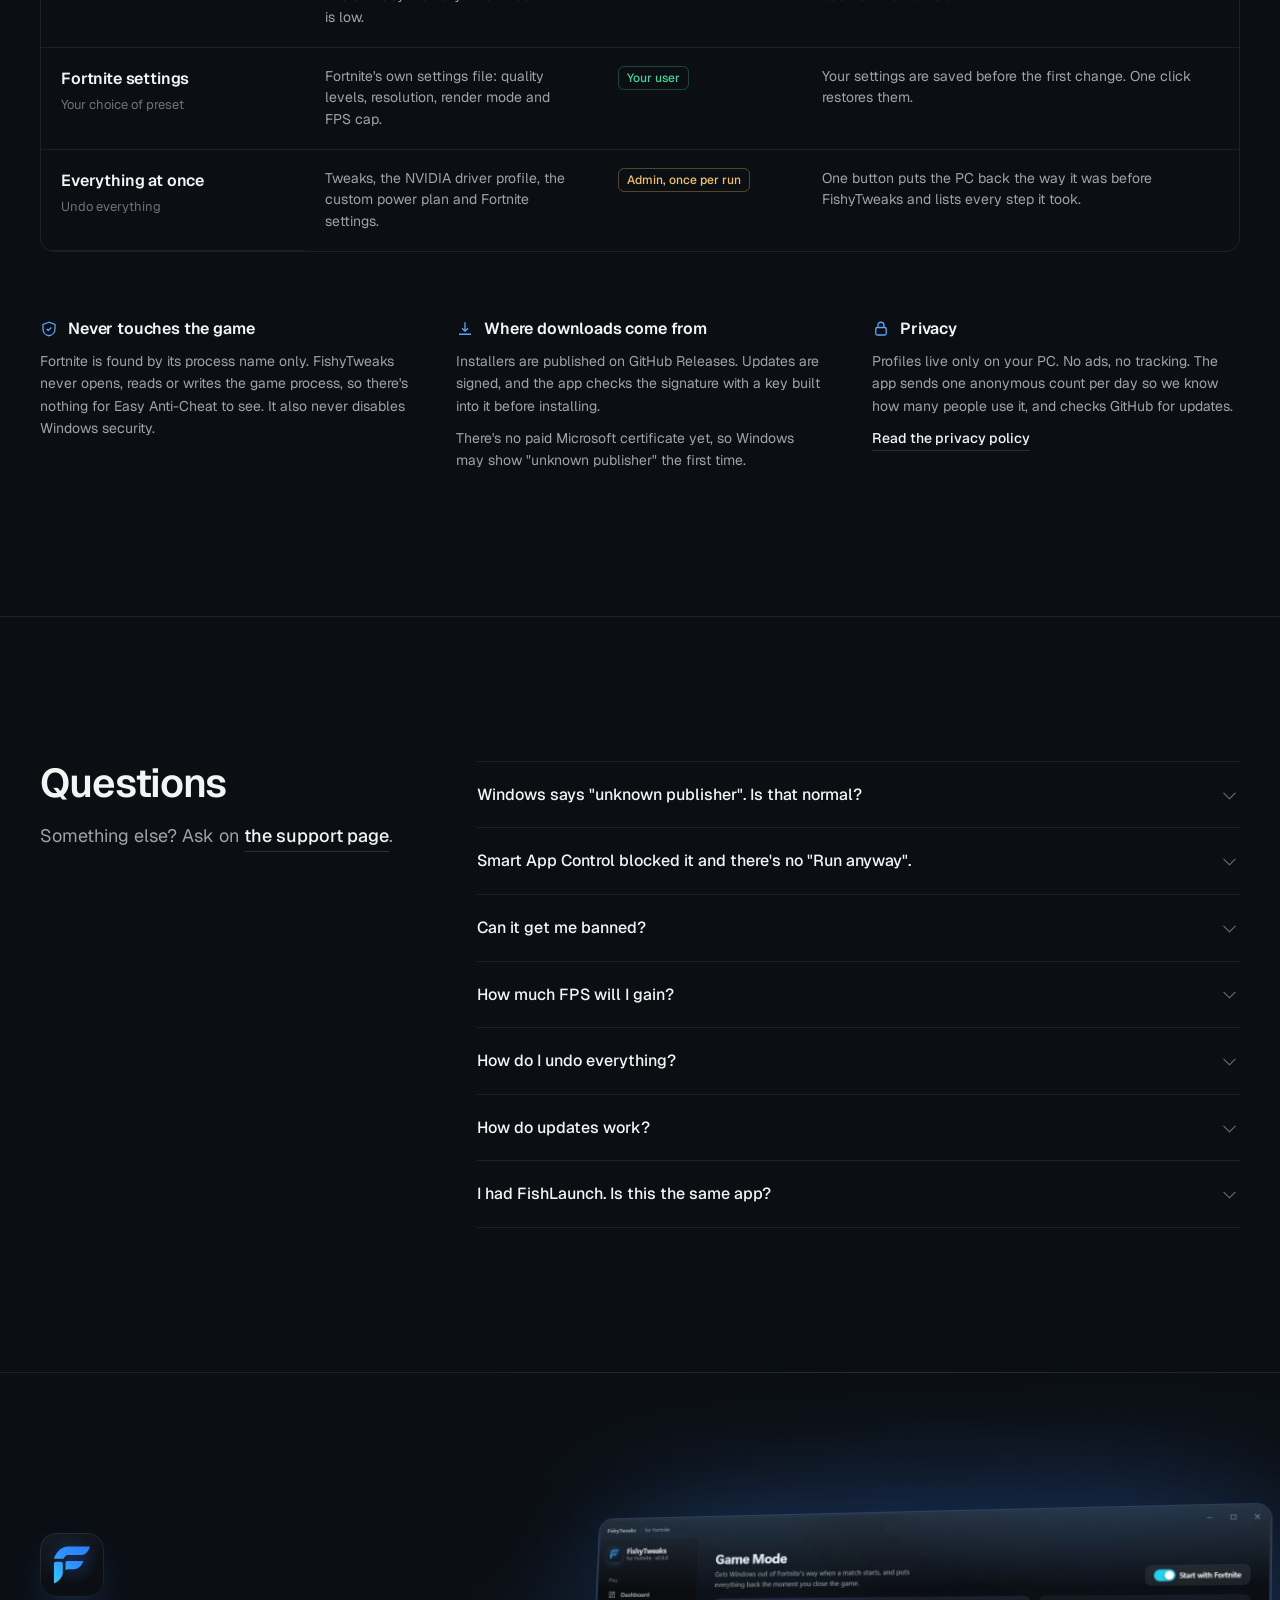
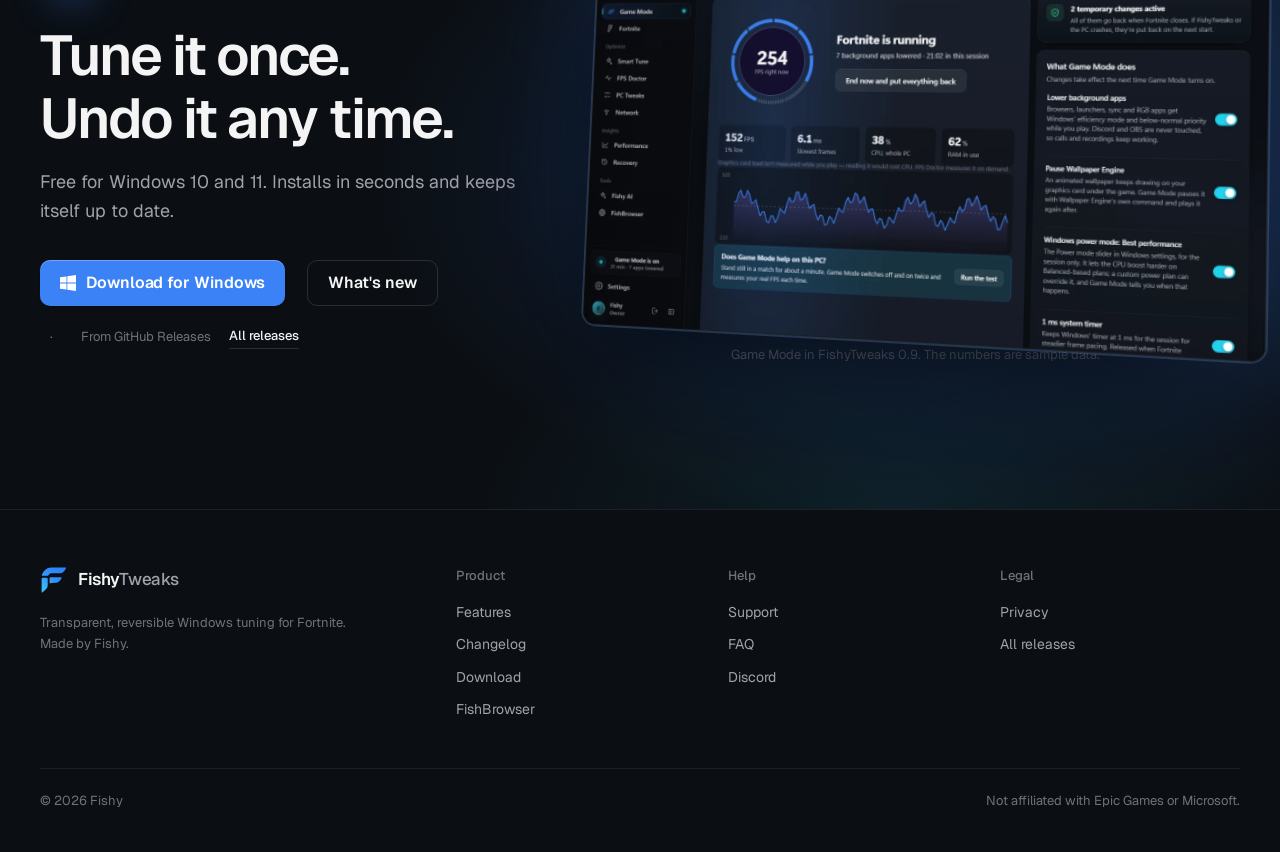
==== commit be40a253: "Update website" ====
--- a/index.html
+++ b/index.html
@@ -15,14 +15,15 @@
     <meta name="twitter:card" content="summary_large_image" />
     <meta name="twitter:image" content="https://fishlaunch.pages.dev/og.png" />
     <meta name="theme-color" content="#08090c" />
-    <link rel="icon" href="favicon.svg" type="image/svg+xml" />
-    <link rel="icon" href="favicon-32.png" sizes="32x32" type="image/png" />
-    <link rel="apple-touch-icon" href="apple-touch-icon.png" />
+    <link rel="icon" href="favicon.svg?v=2" type="image/svg+xml" />
+    <link rel="icon" href="favicon-32.png?v=2" sizes="32x32" type="image/png" />
+    <link rel="apple-touch-icon" href="apple-touch-icon.png?v=2" />
     <link rel="preconnect" href="https://fonts.googleapis.com" />
     <link rel="preconnect" href="https://fonts.gstatic.com" crossorigin />
     <link rel="stylesheet" href="https://fonts.googleapis.com/css2?family=Geist:wght@400;500;600&family=Geist+Mono:wght@400;500&family=Heebo:wght@400;500;600&display=swap" />
     <link rel="preload" as="image" href="assets/screens/dashboard.webp" imagesrcset="assets/screens/dashboard.webp 1440w, assets/screens/dashboard@2x.webp 2880w" imagesizes="(min-width: 1360px) 1200px, 94vw" />
     <link rel="stylesheet" href="style.css" />
+    <link rel="stylesheet" href="xform.css" />
     <script>
       // pick the language before first paint so Hebrew visitors never see an English flash
       (function () {
@@ -71,8 +72,9 @@
         <div class="wrap">
           <div class="hero-head">
             <h1>
-              <span class="line" data-i18n="hero.l1">Windows, tuned for Fortnite.</span>
-              <span class="line" data-i18n="hero.l2">Every change undoable.</span>
+              <span class="line"><span data-i18n="hero.l0">Your PC.</span></span>
+              <span class="line accent"><span data-i18n="hero.l1">Tuned for Fortnite.</span></span>
+              <span class="line"><span data-i18n="hero.l2">Every change undoable.</span></span>
             </h1>
             <div class="hero-side">
               <p class="lead" data-i18n="hero.sub">FishyTweaks gets Windows ready for Fortnite, shows you what limits your FPS, and puts every change back when you ask. One app, nothing hidden.</p>
@@ -112,6 +114,190 @@
             </div>
             <figcaption class="shot-note" data-i18n="shot.note" data-tap="Tap a screenshot to see it full size." data-i18n-attr="data-tap:shot.tap">FishyTweaks 0.9 interface. Numbers in the screenshots are sample data.</figcaption>
           </figure>
+        </div>
+      </section>
+
+      <!-- the Windows transformation: a scroll-driven illustration of what Game Mode does -->
+      <section class="xf" id="transform" aria-labelledby="xf-h">
+        <div class="xf-track">
+          <div class="xf-sticky">
+            <div class="xf-copy">
+              <p class="kicker" data-i18n="xf.k">How Game Mode works</p>
+              <h2 class="h2" id="xf-h" data-i18n="xf.h">Watch Windows get out of Fortnite's way.</h2>
+              <ol class="xf-caps">
+                <li class="xf-cap on" data-cap="0">
+                  <b data-i18n="xf.c1">A normal PC, a minute before the match.</b>
+                  <span data-i18n="xf.c1s">A browser full of tabs, Discord, Spotify, a launcher and sync apps all keep asking for CPU time while Fortnite starts.</span>
+                </li>
+                <li class="xf-cap" data-cap="1">
+                  <b data-i18n="xf.c2">They all share the same cores.</b>
+                  <span data-i18n="xf.c2s">None of them needs full speed while you play, but Windows treats them like the game.</span>
+                </li>
+                <li class="xf-cap" data-cap="2">
+                  <b data-i18n="xf.c3">Game Mode steps in when Fortnite starts.</b>
+                  <span data-i18n="xf.c3s">It checks the PC, moves background apps to Windows efficiency mode, sets Best performance, holds the 1&nbsp;ms timer, then reads every change back.</span>
+                </li>
+                <li class="xf-cap" data-cap="3">
+                  <b data-i18n="xf.c4">The match gets the PC. Windows gets it back after.</b>
+                  <span data-i18n="xf.c4s">Your antivirus and the game itself are never touched. When the match ends, every change is put back.</span>
+                </li>
+              </ol>
+              <div class="xf-dots" aria-hidden="true"><i class="on"></i><i></i><i></i><i></i></div>
+              <p class="fine xf-note" data-i18n="xf.note">Illustration. The apps and numbers in this scene are an example, not a measurement of your PC.</p>
+            </div>
+
+            <div class="xf-stage" dir="ltr" aria-hidden="true">
+              <div class="xf-fit">
+                <div class="xf-cam">
+                  <div class="xf-desk">
+                    <!-- the screen plane: wallpaper, the end-of-scene dimming and the taskbar move as one -->
+                    <div class="xf-screen">
+                      <div class="xf-wall"></div>
+                      <div class="xf-shade"></div>
+                      <!-- taskbar -->
+                      <div class="xf-taskbar">
+                        <div class="xf-tbi">
+                          <i class="start"><b></b><b></b><b></b><b></b></i>
+                          <i class="search"><span>Search</span></i>
+                          <i style="--c:#f6c544"></i><i style="--c:#f59e0b"></i><i style="--c:#6366f1"></i><i style="--c:#22c55e"></i><i style="--c:#334155"></i>
+                          <i class="ft"><img src="favicon.svg?v=2" alt="" /></i>
+                        </div>
+                        <div class="xf-tray"><span>ENG</span><span class="xf-clock">21:04<br />29/10/2026</span></div>
+                      </div>
+                    </div>
+
+                    <!-- browser -->
+                    <div class="xf-win xf-browser" data-k="browser">
+                      <div class="xf-tb">
+                        <div class="xf-tabs">
+                          <span class="on"><i style="background:#ef4444"></i>Patch notes v32.10</span>
+                          <span><i style="background:#a855f7"></i>Live stream</span>
+                          <span><i style="background:#22c55e"></i>Sheets</span>
+                          <span><i style="background:#f59e0b"></i>+20</span>
+                        </div>
+                        <div class="xf-ctl"><i></i><i></i><i></i></div>
+                      </div>
+                      <div class="xf-url"><span>patch-notes.example/fortnite/v32-10</span></div>
+                      <div class="xf-page">
+                        <div class="xf-hero-img"></div>
+                        <div class="xf-lines"><i style="width:72%"></i><i style="width:88%"></i><i style="width:64%"></i><i style="width:80%"></i><i style="width:52%"></i></div>
+                        <div class="xf-video"><span>LIVE</span></div>
+                      </div>
+                    </div>
+
+                    <!-- game launcher -->
+                    <div class="xf-win xf-launch" data-k="launch">
+                      <div class="xf-tb"><b>Game launcher</b><div class="xf-ctl"><i></i><i></i><i></i></div></div>
+                      <div class="xf-launch-body">
+                        <div class="xf-cover"><b>FORTNITE</b></div>
+                        <div class="xf-launch-row">
+                          <span><b>Fortnite</b><small>Update ready · 2.1 GB</small></span>
+                          <em class="xf-launch-btn">Launch</em>
+                        </div>
+                      </div>
+                    </div>
+
+                    <!-- task manager -->
+                    <div class="xf-win xf-tm" data-k="tm">
+                      <div class="xf-tb"><b>Task Manager</b><em class="xf-tag">Illustration</em><div class="xf-ctl"><i></i><i></i><i></i></div></div>
+                      <div class="xf-tm-body">
+                        <div class="xf-perf">
+                          <div class="xf-perf-head"><b>CPU</b><span class="xf-cpu-n">78%</span><small>Utilization · 60 seconds</small></div>
+                          <canvas class="xf-graph" width="440" height="120"></canvas>
+                          <div class="xf-mem"><span>Memory</span><div><i class="xf-mem-bar"></i></div><b class="xf-mem-n">12.4 / 16 GB</b></div>
+                        </div>
+                        <div class="xf-procs">
+                          <div class="xf-ph"><span>Name</span><span>Status</span><span>CPU</span><span>Memory</span></div>
+                          <div class="xf-p game" data-p="game"><span><i class="ic" style="background:#3b82f6"></i>Fortnite</span><em class="st">Untouched</em><span class="cpu">31%</span><span>3,912 MB</span></div>
+                          <div class="xf-p" data-p="bg"><span><i class="ic" style="background:#f59e0b"></i>Google Chrome (24)</span><em class="st"></em><span class="cpu" data-a="14" data-b="2">14%</span><span>2,846 MB</span></div>
+                          <div class="xf-p" data-p="bg"><span><i class="ic" style="background:#6366f1"></i>Discord (6)</span><em class="st"></em><span class="cpu" data-a="7" data-b="1">7%</span><span>612 MB</span></div>
+                          <div class="xf-p" data-p="pause"><span><i class="ic" style="background:#06b6d4"></i>Wallpaper Engine</span><em class="st"></em><span class="cpu" data-a="9" data-b="0">9%</span><span>488 MB</span></div>
+                          <div class="xf-p" data-p="bg"><span><i class="ic" style="background:#22c55e"></i>Spotify</span><em class="st"></em><span class="cpu" data-a="5" data-b="1">5%</span><span>395 MB</span></div>
+                          <div class="xf-p" data-p="bg"><span><i class="ic" style="background:#0ea5e9"></i>OneDrive</span><em class="st"></em><span class="cpu" data-a="4" data-b="0">4%</span><span>141 MB</span></div>
+                          <div class="xf-p" data-p="bg"><span><i class="ic" style="background:#64748b"></i>Steam Client WebHelper (8)</span><em class="st"></em><span class="cpu" data-a="6" data-b="1">6%</span><span>721 MB</span></div>
+                          <div class="xf-p sys" data-p="sys"><span><i class="ic" style="background:#94a3b8"></i>Antimalware Service</span><em class="st">Untouched</em><span class="cpu">2%</span><span>214 MB</span></div>
+                        </div>
+                      </div>
+                    </div>
+
+                    <!-- FishyTweaks Game Mode (rebuilt from the app's own Game Mode screen) -->
+                    <div class="xf-win xf-ft" data-k="ft">
+                      <div class="xf-tb"><b class="xf-ft-brand"><svg viewBox="70 58 668 682"><path d="M 90 287 L 244 287 C 256 287 264 269 276 250 C 292 227 310 219 336 219 L 588 219 C 630 218 684 174 720 94 C 727 80 722 68 708 68 L 330 68 C 214 67 134 158 87 264 C 82 278 84 287 90 287 Z"/><path d="M 288 362 C 288 340 302 328 324 328 L 594 328 C 603 328 607 336 603 346 C 580 410 520 472 440 474 L 335 476 C 316 476 302 481 294 489 C 290 493 288 490 288 484 Z"/><path d="M 80 376 C 80 352 95 339 118 339 L 204 339 C 226 339 239 352 239 374 L 239 545 C 239 612 158 688 95 726 C 87 731 80 727 80 719 Z"/></svg>FishyTweaks</b><div class="xf-ctl"><i></i><i></i><i></i></div></div>
+                      <div class="xf-ft-body">
+                        <div class="xf-ft-head">
+                          <div class="xf-ring"><svg viewBox="0 0 44 44"><circle cx="22" cy="22" r="19" /><circle class="xf-ring-p" cx="22" cy="22" r="19" pathLength="1" /></svg><span class="xf-ring-n">0/7</span></div>
+                          <div><b class="xf-ft-title">Game Mode</b><small class="xf-ft-sub">Fortnite is starting</small></div>
+                        </div>
+                        <ol class="xf-steps">
+                          <li data-s="0"><i></i>Check the PC and Fortnite</li>
+                          <li data-s="1"><i></i>Pause Wallpaper Engine</li>
+                          <li data-s="2"><i></i>Lower background apps</li>
+                          <li data-s="3"><i></i>Windows power mode: Best performance</li>
+                          <li data-s="4"><i></i>Hold the 1 ms timer</li>
+                          <li data-s="5"><i></i>Free memory if it's low</li>
+                          <li data-s="6"><i></i>Read every change back to verify it</li>
+                        </ol>
+                        <div class="xf-ft-foot"><span class="xf-ok">Verified · 7 of 7 changes in place</span><em>Undone when the match ends</em></div>
+                      </div>
+                    </div>
+
+                  </div>
+                </div>
+              </div>
+              <svg class="xf-trails"></svg>
+            </div>
+          </div>
+        </div>
+      </section>
+
+      <!-- before / after: what Game Mode changes, side by side -->
+      <section class="section ba" id="compare">
+        <div class="wrap">
+          <div class="section-head reveal">
+            <p class="kicker" data-i18n="ba.k">Before and after</p>
+            <h2 class="h2" data-i18n="ba.h">The same PC, one match apart.</h2>
+            <p class="lead" data-i18n="ba.sub">Drag across to compare Windows before Game Mode and while it runs. These are the settings it changes on every PC, not a benchmark.</p>
+          </div>
+          <div class="ba-box reveal" dir="ltr" style="--ba: 50">
+            <div class="ba-pane before" aria-hidden="true">
+              <div class="ba-scene"></div>
+              <ul class="ba-procs">
+                <li><i style="background:#f59e0b"></i>Google Chrome (24)<em>Normal</em></li>
+                <li><i style="background:#6366f1"></i>Discord (6)<em>Normal</em></li>
+                <li><i style="background:#06b6d4"></i>Wallpaper Engine<em>Running</em></li>
+                <li><i style="background:#22c55e"></i>Spotify<em>Normal</em></li>
+                <li><i style="background:#64748b"></i>Steam Client WebHelper (8)<em>Normal</em></li>
+              </ul>
+              <div class="ba-stats">
+                <div><small data-i18n="ba.power">Power mode</small><b data-i18n="ba.power.a">Balanced</b></div>
+                <div><small data-i18n="ba.timer">System timer</small><b class="ltr">15.6 ms</b></div>
+                <div><small data-i18n="ba.bg">Background apps</small><b data-i18n="ba.bg.a">Normal priority</b></div>
+                <div><small>Wallpaper Engine</small><b data-i18n="ba.we.a">Running</b></div>
+              </div>
+            </div>
+            <div class="ba-pane after" aria-hidden="true">
+              <div class="ba-scene"></div>
+              <ul class="ba-procs">
+                <li><i style="background:#f59e0b"></i>Google Chrome (24)<em class="eff">Efficiency mode</em></li>
+                <li><i style="background:#6366f1"></i>Discord (6)<em class="eff">Efficiency mode</em></li>
+                <li><i style="background:#06b6d4"></i>Wallpaper Engine<em class="pause">Paused</em></li>
+                <li><i style="background:#22c55e"></i>Spotify<em class="eff">Efficiency mode</em></li>
+                <li><i style="background:#64748b"></i>Steam Client WebHelper (8)<em class="eff">Efficiency mode</em></li>
+              </ul>
+              <div class="ba-stats">
+                <div><small data-i18n="ba.power">Power mode</small><b data-i18n="ba.power.b">Best performance</b></div>
+                <div><small data-i18n="ba.timer">System timer</small><b class="ltr">1.0 ms</b></div>
+                <div><small data-i18n="ba.bg">Background apps</small><b data-i18n="ba.bg.b">Efficiency mode</b></div>
+                <div><small>Wallpaper Engine</small><b data-i18n="ba.we.b">Paused</b></div>
+              </div>
+            </div>
+            <span class="ba-tag before" data-i18n="ba.t1">Before</span>
+            <span class="ba-tag after" data-i18n="ba.t2">With Game Mode</span>
+            <div class="ba-handle" role="slider" tabindex="0" aria-valuemin="0" aria-valuemax="100" aria-valuenow="50" aria-label="Compare before and with Game Mode" data-i18n-attr="aria-label:ba.aria">
+              <span><svg viewBox="0 0 24 24" fill="none" stroke="currentColor" stroke-width="2" stroke-linecap="round" stroke-linejoin="round" aria-hidden="true"><path d="M9 6l-6 6 6 6M15 6l6 6-6 6" /></svg></span>
+            </div>
+          </div>
+          <p class="fine ba-note" data-i18n="ba.note">Example apps. Game Mode only lowers apps it's allowed to; it never touches the game or your antivirus, and every setting goes back when the match ends.</p>
         </div>
       </section>
 
@@ -355,7 +541,8 @@
 
       <!-- final CTA -->
       <section class="section final" id="download">
-        <div class="wrap reveal">
+        <div class="wrap final-grid">
+          <div class="final-copy reveal">
           <div class="mark-lg" aria-hidden="true"><svg viewBox="70 58 668 682" aria-hidden="true"><path d="M 90 287 L 244 287 C 256 287 264 269 276 250 C 292 227 310 219 336 219 L 588 219 C 630 218 684 174 720 94 C 727 80 722 68 708 68 L 330 68 C 214 67 134 158 87 264 C 82 278 84 287 90 287 Z"/><path d="M 288 362 C 288 340 302 328 324 328 L 594 328 C 603 328 607 336 603 346 C 580 410 520 472 440 474 L 335 476 C 316 476 302 481 294 489 C 290 493 288 490 288 484 Z"/><path d="M 80 376 C 80 352 95 339 118 339 L 204 339 C 226 339 239 352 239 374 L 239 545 C 239 612 158 688 95 726 C 87 731 80 727 80 719 Z"/></svg></div>
           <h2 class="h2" data-i18n="end.h">Tune it once. Undo it any time.</h2>
           <p class="lead" data-i18n="end.p">Free for Windows 10 and 11. Installs in seconds and keeps itself up to date.</p>
@@ -372,6 +559,13 @@
             <li><a class="link" href="https://github.com/roesuper/fishlaunch/releases" target="_blank" rel="noopener" data-i18n="end.all">All releases</a></li>
           </ul>
           <p class="fine rename-note" data-rename hidden data-i18n="end.rename">This release was published before the rename, so the installer is still called FishLaunch.</p>
+          </div>
+          <figure class="final-shot">
+            <div class="window" aria-hidden="true">
+              <img src="assets/screens/gamemode.webp" srcset="assets/screens/gamemode.webp 1440w, assets/screens/gamemode@2x.webp 2880w" sizes="(min-width: 1000px) 720px, 92vw" width="1440" height="900" alt="" loading="lazy" decoding="async" />
+            </div>
+            <figcaption class="fine final-cap" data-i18n="end.cap">Game Mode in FishyTweaks 0.9. The numbers are sample data.</figcaption>
+          </figure>
         </div>
       </section>
     </main>
@@ -419,5 +613,6 @@
     </footer>
 
     <script src="main.js"></script>
+    <script src="xform.js" defer></script>
   </body>
 </html>
--- a/xform.css
+++ b/xform.css
@@ -0,0 +1,1261 @@
+/* ================= The Windows transformation (index only) =================
+   A sticky stage that scroll drives through four beats: a busy desktop, the camera finding Task
+   Manager, FishyTweaks Game Mode working through its real checklist, and the calm result. The
+   desktop is drawn at a fixed 1280×780 and scaled to fit (--xf-s, set by xform.js); the camera is
+   one transform on .xf-cam and each window adds its own depth. Without JS, or with reduced motion,
+   the section shows the finished state as a normal block. */
+
+.xf {
+  position: relative;
+  /* the 3D layers reach past the edges; clip (not hidden) keeps position: sticky working */
+  overflow-x: clip;
+  border-top: 1px solid var(--line);
+  background:
+    radial-gradient(1200px 700px at 70% 40%, rgba(59, 130, 246, 0.08), transparent 70%),
+    var(--bg);
+}
+.xf-track {
+  position: relative;
+}
+.xf-sticky {
+  display: grid;
+  grid-template-columns: minmax(290px, 0.52fr) minmax(0, 1.6fr);
+  align-items: center;
+  gap: clamp(16px, 2vw, 32px);
+  max-width: calc(var(--wrap) + 420px + var(--gutter) * 2);
+  margin-inline: auto;
+  padding: 96px var(--gutter);
+}
+.xf.live .xf-track {
+  height: 420vh;
+}
+.xf.live .xf-sticky {
+  position: sticky;
+  top: 0;
+  height: 100vh;
+  height: 100svh;
+  padding-block: calc(var(--nav-h) + 12px) 24px;
+}
+
+/* ---------- copy ---------- */
+.xf-copy {
+  position: relative;
+  z-index: 2;
+}
+.xf-copy .h2 {
+  margin-bottom: 26px;
+}
+.xf-caps {
+  list-style: none;
+  display: grid;
+}
+.xf-cap {
+  display: flex;
+  flex-direction: column;
+  gap: 8px;
+  padding: 16px 0 16px 18px;
+  border-inline-start: 2px solid var(--line-2);
+  transition: border-color 0.45s var(--ease), opacity 0.45s var(--ease);
+}
+.xf-cap b {
+  font-size: var(--t-18);
+  font-weight: 600;
+  letter-spacing: -0.01em;
+  line-height: 1.35;
+}
+.xf-cap span {
+  color: var(--muted);
+  font-size: var(--t-14);
+  line-height: 1.6;
+}
+.xf-cap.on {
+  border-color: var(--accent);
+}
+.xf.live .xf-caps {
+  grid-template-areas: "cap";
+}
+.xf.live .xf-cap {
+  grid-area: cap;
+  opacity: 0;
+  transform: translateY(10px);
+  transition: opacity 0.5s var(--ease), transform 0.6s var(--ease-out), border-color 0.4s;
+  pointer-events: none;
+}
+.xf.live .xf-cap.on {
+  opacity: 1;
+  transform: none;
+  pointer-events: auto;
+}
+.xf-dots {
+  display: none;
+  gap: 6px;
+  margin-top: 22px;
+}
+.xf.live .xf-dots {
+  display: flex;
+}
+.xf-dots i {
+  width: 22px;
+  height: 3px;
+  border-radius: 2px;
+  background: var(--line-2);
+  transition: background 0.4s, width 0.4s var(--ease-out);
+}
+.xf-dots i.on {
+  width: 36px;
+  background: var(--accent);
+}
+.xf-note {
+  margin-top: 18px;
+  max-width: 44ch;
+}
+
+/* ---------- stage ---------- */
+.xf-stage {
+  position: relative;
+  height: min(70vh, 640px);
+  perspective: 2200px;
+  perspective-origin: 50% 40%;
+}
+.xf.live .xf-stage {
+  height: 100%;
+  max-height: 860px;
+}
+.xf-fit {
+  position: absolute;
+  left: 50%;
+  top: 50%;
+  width: 1280px;
+  height: 780px;
+  margin: -390px 0 0 -640px;
+  transform: scale(var(--xf-s, 0.6));
+  transform-style: preserve-3d;
+}
+.xf-cam {
+  position: absolute;
+  inset: 0;
+  transform-style: preserve-3d;
+  will-change: transform;
+}
+.xf-desk {
+  position: absolute;
+  inset: 0;
+  border-radius: 14px;
+  transform-style: preserve-3d;
+}
+/* the screen plane sits 400px back (scaled to look the same size), so windows can move behind
+   z = 0 without vanishing into the wallpaper; the taskbar lives on it so the two never drift apart */
+.xf-screen {
+  position: absolute;
+  inset: 0;
+  border-radius: 14px;
+  transform: translateZ(-400px) scale(1.1818);
+}
+/* our own wallpaper: deep blue folds of light, nothing borrowed */
+.xf-wall {
+  position: absolute;
+  inset: 0;
+  border-radius: inherit;
+  overflow: hidden;
+  background:
+    radial-gradient(60% 80% at 78% 112%, rgba(34, 211, 238, 0.35), transparent 60%),
+    radial-gradient(70% 90% at 20% 110%, rgba(59, 130, 246, 0.55), transparent 62%),
+    radial-gradient(40% 50% at 52% 70%, rgba(99, 102, 241, 0.35), transparent 70%),
+    conic-gradient(from 210deg at 50% 120%, #0b1730, #13306b 25%, #0b1730 45%, #1a3f8f 60%, #0b1730 80%),
+    #0a1224;
+  box-shadow: 0 0 0 1px rgba(255, 255, 255, 0.07), 0 60px 140px -40px rgba(0, 0, 0, 0.9), 0 0 140px -30px rgba(59, 130, 246, 0.3);
+}
+.xf-wall::after {
+  content: "";
+  position: absolute;
+  inset: -20%;
+  background: repeating-radial-gradient(ellipse at 50% 130%, rgba(255, 255, 255, 0.035) 0 2px, transparent 2px 46px);
+  mix-blend-mode: screen;
+}
+/* the lighting change at the end: the room dims, the focus stays on the app */
+.xf-shade {
+  position: absolute;
+  inset: 0;
+  border-radius: inherit;
+  background: radial-gradient(80% 90% at 70% 45%, rgba(4, 8, 16, 0.1), rgba(4, 8, 16, 0.72));
+  opacity: var(--xf-shade, 0);
+  pointer-events: none;
+}
+
+/* ---------- windows ---------- */
+.xf-win {
+  position: absolute;
+  display: flex;
+  flex-direction: column;
+  border-radius: 10px;
+  overflow: hidden;
+  background: #1c1f26;
+  color: #e7e9ee;
+  font: 13px/1.4 "Segoe UI Variable Text", "Segoe UI", var(--font);
+  box-shadow: 0 0 0 1px rgba(255, 255, 255, 0.09), 0 1px 0 rgba(255, 255, 255, 0.06) inset, 0 24px 60px -18px rgba(0, 0, 0, 0.75), 0 8px 18px -8px rgba(0, 0, 0, 0.6);
+  transform-origin: 50% 50%;
+  will-change: transform, opacity;
+  backface-visibility: hidden;
+}
+.xf-win::after {
+  /* the dimming used for depth of field: cheaper than a blur on a big layer */
+  content: "";
+  position: absolute;
+  inset: 0;
+  background: #05080f;
+  opacity: var(--dim, 0);
+  pointer-events: none;
+}
+.xf-tb {
+  display: flex;
+  align-items: center;
+  gap: 10px;
+  height: 36px;
+  padding: 0 0 0 14px;
+  background: #23262e;
+  border-bottom: 1px solid rgba(255, 255, 255, 0.05);
+  font-size: 12px;
+  flex: none;
+}
+.xf-tb b {
+  font-weight: 500;
+}
+.xf-ctl {
+  margin-inline-start: auto;
+  display: flex;
+  height: 100%;
+}
+.xf-ctl i {
+  width: 44px;
+  position: relative;
+}
+.xf-ctl i::before {
+  content: "";
+  position: absolute;
+  left: 50%;
+  top: 50%;
+  width: 10px;
+  height: 1px;
+  background: #aab0bc;
+  transform: translate(-50%, -50%);
+}
+.xf-ctl i:nth-child(2)::before {
+  height: 9px;
+  background: none;
+  border: 1px solid #aab0bc;
+}
+.xf-ctl i:nth-child(3)::before {
+  background: linear-gradient(45deg, transparent 45%, #aab0bc 45% 55%, transparent 55%), linear-gradient(-45deg, transparent 45%, #aab0bc 45% 55%, transparent 55%);
+  height: 10px;
+}
+.xf-tag {
+  font-style: normal;
+  font-size: 10.5px;
+  padding: 1px 7px;
+  border-radius: 999px;
+  color: #fcd34d;
+  background: rgba(245, 158, 11, 0.12);
+  border: 1px solid rgba(245, 158, 11, 0.3);
+}
+
+/* browser */
+.xf-browser {
+  left: 30px;
+  top: 34px;
+  width: 640px;
+  height: 430px;
+}
+.xf-browser .xf-tb {
+  padding-left: 8px;
+  background: #202329;
+}
+.xf-tabs {
+  display: flex;
+  gap: 2px;
+  align-self: flex-end;
+  min-width: 0;
+}
+.xf-tabs span {
+  display: flex;
+  align-items: center;
+  gap: 7px;
+  height: 30px;
+  padding: 0 12px;
+  border-radius: 8px 8px 0 0;
+  color: #b9bec9;
+  font-size: 11.5px;
+  white-space: nowrap;
+}
+.xf-tabs span.on {
+  background: #2b2f37;
+  color: #fff;
+}
+.xf-tabs i {
+  width: 10px;
+  height: 10px;
+  border-radius: 3px;
+}
+.xf-url {
+  padding: 7px 10px;
+  background: #2b2f37;
+}
+.xf-url span {
+  display: block;
+  padding: 5px 12px;
+  border-radius: 999px;
+  background: #1c1f26;
+  color: #9aa1ad;
+  font-size: 11.5px;
+}
+.xf-page {
+  position: relative;
+  flex: 1;
+  padding: 18px;
+  display: grid;
+  grid-template-columns: 1.3fr 1fr;
+  gap: 16px;
+  background: #15171c;
+}
+.xf-hero-img {
+  border-radius: 8px;
+  background: linear-gradient(135deg, #1e3a8a, #0e7490 60%, #164e63);
+  min-height: 150px;
+}
+.xf-lines {
+  display: flex;
+  flex-direction: column;
+  gap: 10px;
+  padding-top: 6px;
+}
+.xf-lines i {
+  height: 9px;
+  border-radius: 5px;
+  background: #2a2e36;
+}
+.xf-video {
+  grid-column: 1 / -1;
+  border-radius: 8px;
+  min-height: 120px;
+  background: radial-gradient(60% 80% at 30% 40%, #4c1d95, transparent), linear-gradient(120deg, #1f2937, #111827);
+  position: relative;
+}
+.xf-video span {
+  position: absolute;
+  left: 10px;
+  top: 10px;
+  padding: 2px 6px;
+  border-radius: 4px;
+  background: #dc2626;
+  font-size: 10px;
+  font-weight: 700;
+  letter-spacing: 0.05em;
+}
+
+/* launcher */
+.xf-launch {
+  left: 120px;
+  top: 360px;
+  width: 430px;
+  height: 300px;
+}
+.xf-launch-body {
+  flex: 1;
+  display: flex;
+  flex-direction: column;
+  background: #121418;
+}
+.xf-cover {
+  flex: 1;
+  display: grid;
+  place-items: center;
+  background: radial-gradient(80% 90% at 30% 20%, #2563eb, transparent 65%), radial-gradient(70% 80% at 85% 90%, #7c3aed, transparent 60%), #0f172a;
+}
+.xf-cover b {
+  font: 800 34px/1 var(--font);
+  letter-spacing: 0.12em;
+  color: rgba(255, 255, 255, 0.92);
+  text-shadow: 0 4px 20px rgba(0, 0, 0, 0.5);
+}
+.xf-launch-row {
+  display: flex;
+  align-items: center;
+  justify-content: space-between;
+  padding: 12px 14px;
+}
+.xf-launch-row span {
+  display: flex;
+  flex-direction: column;
+}
+.xf-launch-row small {
+  color: #8b93a1;
+  font-size: 11px;
+}
+.xf-launch-btn {
+  font-style: normal;
+  font-weight: 600;
+  padding: 7px 18px;
+  border-radius: 6px;
+  background: #0078f2;
+}
+
+/* task manager */
+.xf-tm {
+  left: 560px;
+  top: 76px;
+  width: 660px;
+  height: 500px;
+  background: #1b1d22;
+}
+.xf-tm-body {
+  flex: 1;
+  display: grid;
+  grid-template-rows: auto 1fr;
+}
+.xf-perf {
+  padding: 14px 16px 12px;
+  border-bottom: 1px solid rgba(255, 255, 255, 0.06);
+}
+.xf-perf-head {
+  display: flex;
+  align-items: baseline;
+  gap: 10px;
+  margin-bottom: 8px;
+}
+.xf-perf-head b {
+  font-size: 15px;
+  font-weight: 600;
+}
+.xf-cpu-n {
+  font: 600 15px/1 var(--mono);
+  color: var(--xf-cpu-c, #f59e0b);
+  transition: color 0.6s;
+}
+.xf-perf-head small {
+  margin-left: auto;
+  color: #8b93a1;
+  font-size: 11px;
+}
+.xf-graph {
+  display: block;
+  width: 100%;
+  height: 120px;
+  border-radius: 4px;
+  background: #15171b;
+  box-shadow: inset 0 0 0 1px rgba(255, 255, 255, 0.05);
+}
+.xf-mem {
+  display: grid;
+  grid-template-columns: auto 1fr auto;
+  align-items: center;
+  gap: 10px;
+  margin-top: 10px;
+  font-size: 11.5px;
+  color: #9aa1ad;
+}
+.xf-mem div {
+  height: 6px;
+  border-radius: 3px;
+  background: #2a2d34;
+  overflow: hidden;
+}
+.xf-mem-bar {
+  display: block;
+  height: 100%;
+  width: var(--xf-mem, 78%);
+  background: linear-gradient(90deg, #8b5cf6, #a78bfa);
+  transition: width 0.25s linear;
+}
+.xf-mem b {
+  font: 500 11.5px var(--mono);
+  color: #d4d7de;
+}
+.xf-procs {
+  padding: 4px 6px 8px;
+  font-size: 12px;
+}
+.xf-ph,
+.xf-p {
+  display: grid;
+  grid-template-columns: 1fr 130px 54px 82px;
+  align-items: center;
+  gap: 10px;
+  padding: 0 10px;
+}
+.xf-ph {
+  height: 28px;
+  color: #8b93a1;
+  font-size: 11px;
+}
+.xf-ph span:nth-child(n + 3),
+.xf-p > span:nth-child(n + 3) {
+  text-align: right;
+  font-family: var(--mono);
+  font-size: 11.5px;
+}
+.xf-p {
+  position: relative;
+  height: 31px;
+  border-radius: 5px;
+  transition: background 0.45s var(--ease), color 0.45s;
+}
+.xf-p > span:first-child {
+  display: flex;
+  align-items: center;
+  gap: 9px;
+  white-space: nowrap;
+  overflow: hidden;
+}
+.xf-p .ic {
+  width: 14px;
+  height: 14px;
+  border-radius: 4px;
+  flex: none;
+}
+.xf-p .cpu {
+  transition: color 0.4s;
+}
+/* busy rows heat up like Task Manager's yellow cells */
+.xf-p.hot {
+  background: rgba(245, 158, 11, 0.09);
+}
+.xf-p.hot .cpu {
+  color: #fbbf24;
+}
+.xf-p .st {
+  font-style: normal;
+  font-size: 11px;
+  color: #8b93a1;
+  display: flex;
+  align-items: center;
+  gap: 6px;
+  white-space: nowrap;
+}
+.xf-p.game .st,
+.xf-p.sys .st {
+  color: #8b93a1;
+}
+.xf-p.game {
+  background: rgba(59, 130, 246, 0.1);
+}
+.xf-p.managed {
+  color: #9aa1ad;
+}
+.xf-p.managed .st {
+  color: #34d399;
+}
+.xf-p.managed .st::before {
+  /* the efficiency-mode leaf, as Task Manager shows it */
+  content: "";
+  width: 11px;
+  height: 11px;
+  flex: none;
+  background: currentColor;
+  -webkit-mask: url("data:image/svg+xml,%3Csvg xmlns='http://www.w3.org/2000/svg' viewBox='0 0 16 16'%3E%3Cpath d='M14 2C7 2 3 5 3 10c0 1 .2 2 .6 2.8C2.3 13.6 2 14.3 2 15h1c0-.5.4-1 1.1-1.5C5 14.4 6.3 15 8 15c4 0 6-4 6-13z'/%3E%3C/svg%3E") center / contain no-repeat;
+  mask: url("data:image/svg+xml,%3Csvg xmlns='http://www.w3.org/2000/svg' viewBox='0 0 16 16'%3E%3Cpath d='M14 2C7 2 3 5 3 10c0 1 .2 2 .6 2.8C2.3 13.6 2 14.3 2 15h1c0-.5.4-1 1.1-1.5C5 14.4 6.3 15 8 15c4 0 6-4 6-13z'/%3E%3C/svg%3E") center / contain no-repeat;
+}
+.xf-p.paused .st {
+  color: #67e8f9;
+}
+.xf-p.flash {
+  animation: xf-flash 0.9s var(--ease-out);
+}
+@keyframes xf-flash {
+  0% {
+    background: rgba(34, 211, 238, 0.28);
+  }
+}
+
+/* FishyTweaks */
+.xf-ft {
+  left: 770px;
+  top: 118px;
+  width: 470px;
+  height: 520px;
+  background: #121821;
+  box-shadow: 0 0 0 1px rgba(96, 165, 250, 0.22), 0 1px 0 rgba(255, 255, 255, 0.08) inset, 0 40px 90px -24px rgba(0, 0, 0, 0.85), 0 0 80px -20px rgba(59, 130, 246, 0.45);
+}
+.xf-ft .xf-tb {
+  background: #0e131a;
+}
+.xf-ft-brand {
+  display: flex;
+  align-items: center;
+  gap: 8px;
+  font-weight: 600 !important;
+}
+.xf-ft-brand svg {
+  width: 16px;
+  height: 16px;
+  fill: url(#ft-grad);
+}
+.xf-ft-body {
+  flex: 1;
+  display: flex;
+  flex-direction: column;
+  padding: 20px 22px;
+  background: radial-gradient(90% 60% at 100% 0%, rgba(59, 130, 246, 0.12), transparent 70%), linear-gradient(180deg, #161d28, #10151d);
+}
+.xf-ft-head {
+  display: flex;
+  align-items: center;
+  gap: 14px;
+  margin-bottom: 18px;
+}
+.xf-ft-head > div:last-child {
+  display: flex;
+  flex-direction: column;
+}
+.xf-ft-title {
+  font: 600 20px/1.2 "Segoe UI Variable Display", "Segoe UI", var(--font);
+  letter-spacing: -0.01em;
+}
+.xf-ft-sub {
+  color: #a1a1aa;
+  font-size: 12.5px;
+}
+.xf-ring {
+  position: relative;
+  width: 54px;
+  height: 54px;
+  flex: none;
+}
+.xf-ring svg {
+  width: 100%;
+  height: 100%;
+  transform: rotate(-90deg);
+}
+.xf-ring circle {
+  fill: none;
+  stroke: rgba(255, 255, 255, 0.08);
+  stroke-width: 3.5;
+}
+.xf-ring .xf-ring-p {
+  stroke: url(#ft-grad);
+  stroke: #3b82f6;
+  stroke-linecap: round;
+  stroke-dasharray: 1;
+  stroke-dashoffset: var(--xf-ring, 1);
+  filter: drop-shadow(0 0 4px rgba(59, 130, 246, 0.7));
+}
+.xf-ring-n {
+  position: absolute;
+  inset: 0;
+  display: grid;
+  place-items: center;
+  font: 600 12px var(--mono);
+}
+.xf-steps {
+  list-style: none;
+  display: flex;
+  flex-direction: column;
+  gap: 4px;
+}
+.xf-steps li {
+  display: flex;
+  align-items: center;
+  gap: 12px;
+  height: 40px;
+  padding: 0 12px;
+  border-radius: 8px;
+  color: #71717a;
+  font-size: 13.5px;
+  transition: color 0.35s, background 0.35s;
+}
+.xf-steps li i {
+  position: relative;
+  width: 18px;
+  height: 18px;
+  flex: none;
+  border-radius: 50%;
+  border: 1.5px solid #3f4652;
+  transition: border-color 0.3s, background 0.3s;
+}
+.xf-steps li.run {
+  color: #e4e4e7;
+  background: rgba(59, 130, 246, 0.1);
+}
+.xf-steps li.run i {
+  border-color: #3b82f6;
+  border-right-color: transparent;
+  animation: xf-spin 0.8s linear infinite;
+}
+.xf-steps li.done {
+  color: #d4d4d8;
+}
+.xf-steps li.done i {
+  border-color: #22c55e;
+  background: #22c55e;
+}
+.xf-steps li.done i::after {
+  content: "";
+  position: absolute;
+  left: 5px;
+  top: 2px;
+  width: 4px;
+  height: 8px;
+  border: solid #0b0f14;
+  border-width: 0 2px 2px 0;
+  transform: rotate(45deg);
+}
+@keyframes xf-spin {
+  to {
+    transform: rotate(360deg);
+  }
+}
+.xf-ft-foot {
+  margin-top: auto;
+  display: flex;
+  justify-content: space-between;
+  align-items: center;
+  padding-top: 14px;
+  border-top: 1px solid rgba(255, 255, 255, 0.06);
+  font-size: 12px;
+  opacity: var(--xf-foot, 0);
+  transform: translateY(calc((1 - var(--xf-foot, 0)) * 8px));
+}
+.xf-ok {
+  color: #4ade80;
+  font-weight: 600;
+}
+.xf-ft-foot em {
+  font-style: normal;
+  color: #a1a1aa;
+}
+
+/* taskbar */
+.xf-taskbar {
+  position: absolute;
+  left: 0;
+  right: 0;
+  bottom: 0;
+  height: 48px;
+  display: flex;
+  align-items: center;
+  justify-content: center;
+  border-radius: 0 0 14px 14px;
+  background: rgba(20, 24, 32, 0.86);
+  border-top: 1px solid rgba(255, 255, 255, 0.07);
+  backdrop-filter: blur(20px);
+}
+.xf-tbi {
+  display: flex;
+  align-items: center;
+  gap: 6px;
+}
+.xf-tbi > i {
+  width: 36px;
+  height: 36px;
+  border-radius: 6px;
+  display: grid;
+  place-items: center;
+  position: relative;
+}
+.xf-tbi > i[style]::before {
+  content: "";
+  width: 22px;
+  height: 22px;
+  border-radius: 6px;
+  background: var(--c);
+  box-shadow: inset 0 1px 0 rgba(255, 255, 255, 0.25);
+}
+.xf-tbi > i.start {
+  grid-template-columns: 9px 9px;
+  gap: 2px;
+  place-content: center;
+}
+.xf-tbi > i.start b {
+  width: 9px;
+  height: 9px;
+  border-radius: 1px;
+  background: #4ea1ff;
+}
+.xf-tbi > i.search {
+  width: 160px;
+  justify-content: start;
+  padding-left: 14px;
+  border-radius: 999px;
+  background: rgba(255, 255, 255, 0.07);
+  color: #9aa1ad;
+  font-style: normal;
+  font-size: 12px;
+}
+.xf-tbi > i.ft {
+  background: rgba(255, 255, 255, var(--xf-ft-on, 0));
+}
+.xf-tbi > i.ft img {
+  width: 24px;
+  height: 24px;
+  border-radius: 5px;
+}
+.xf-tbi > i.ft::after,
+.xf-tbi > i:nth-child(5)::after {
+  content: "";
+  position: absolute;
+  bottom: 1px;
+  width: 6px;
+  height: 3px;
+  border-radius: 2px;
+  background: #8b93a1;
+}
+.xf-tbi > i.ft::after {
+  width: calc(6px + var(--xf-ft-on, 0) * 80px);
+  background: #3b82f6;
+}
+.xf-tray {
+  position: absolute;
+  right: 14px;
+  display: flex;
+  align-items: center;
+  gap: 14px;
+  color: #d4d7de;
+  font-size: 11px;
+  text-align: right;
+  line-height: 1.3;
+}
+
+/* the light lines from a Game Mode step to the rows it changed (screen space, drawn by xform.js) */
+.xf-trails {
+  position: absolute;
+  inset: 0;
+  width: 100%;
+  height: 100%;
+  overflow: visible;
+  pointer-events: none;
+  z-index: 3;
+}
+.xf-trails path {
+  fill: none;
+  stroke: url(#xf-trail-g);
+  stroke-width: 1.5;
+  stroke-linecap: round;
+  filter: drop-shadow(0 0 4px rgba(34, 211, 238, 0.8));
+}
+
+/* ---------- static (no JS / reduced motion): the finished state, laid out flat ---------- */
+.xf:not(.live) .xf-cam {
+  transform: none !important;
+}
+
+/* ---------- smaller screens: copy on top, stage below, no camera tilt ---------- */
+@media (max-width: 1000px) {
+  .xf-sticky {
+    grid-template-columns: 1fr;
+    align-content: start;
+  }
+  .xf.live .xf-sticky {
+    grid-template-rows: auto 1fr;
+    gap: 8px;
+  }
+  .xf.live .xf-stage {
+    overflow: hidden;
+    border-radius: 14px;
+    margin-inline: calc(var(--gutter) * -0.5);
+  }
+  .xf.live .xf-track {
+    height: 300vh;
+  }
+  .xf-copy .h2 {
+    margin-bottom: 10px;
+    font-size: clamp(1.5rem, 1.1rem + 2vw, 2rem);
+  }
+  .xf.live .xf-cap {
+    padding-block: 8px;
+  }
+  .xf-note {
+    margin-top: 8px;
+  }
+  .xf.live .xf-dots {
+    margin-top: 10px;
+  }
+}
+@media (max-width: 1000px) and (max-height: 760px) {
+  .xf.live .xf-cap span {
+    display: none;
+  }
+}
+
+/* ================= Before / after: the settings Game Mode changes ================= */
+@property --ba {
+  syntax: "<number>";
+  inherits: true;
+  initial-value: 50;
+}
+.ba-box {
+  position: relative;
+  aspect-ratio: 16 / 7;
+  border-radius: 16px;
+  overflow: hidden;
+  user-select: none;
+  touch-action: pan-y;
+  cursor: ew-resize;
+  box-shadow: 0 0 0 1px var(--line-2), 0 40px 100px -40px rgba(0, 0, 0, 0.9), 0 0 120px -40px rgba(59, 130, 246, 0.35);
+  font: 13px/1.4 "Segoe UI Variable Text", "Segoe UI", var(--font);
+}
+.ba-box.snap {
+  transition: --ba 0.32s var(--ease-out);
+}
+.ba-pane {
+  position: absolute;
+  inset: 0;
+  display: grid;
+  grid-template-rows: 1fr auto;
+  padding: clamp(14px, 2.4vw, 28px);
+  gap: 16px;
+  isolation: isolate;
+}
+.ba-pane.after {
+  clip-path: inset(0 0 0 calc(var(--ba) * 1%));
+}
+.ba-scene {
+  position: absolute;
+  inset: 0;
+  z-index: -1;
+}
+.before .ba-scene {
+  background:
+    radial-gradient(50% 60% at 22% 30%, rgba(245, 158, 11, 0.22), transparent 70%),
+    radial-gradient(60% 70% at 80% 100%, rgba(239, 68, 68, 0.16), transparent 70%),
+    conic-gradient(from 200deg at 50% 120%, #1a1408, #2b1d0b 30%, #141018 60%, #22160a 85%),
+    #120e0a;
+}
+.after .ba-scene {
+  background:
+    radial-gradient(60% 80% at 78% 112%, rgba(34, 211, 238, 0.32), transparent 60%),
+    radial-gradient(70% 90% at 20% 110%, rgba(59, 130, 246, 0.5), transparent 62%),
+    conic-gradient(from 210deg at 50% 120%, #0b1730, #13306b 25%, #0b1730 45%, #1a3f8f 60%, #0b1730 80%),
+    #0a1224;
+}
+.ba-procs {
+  list-style: none;
+  align-self: start;
+  margin-top: 40px;
+  width: min(440px, 62%);
+  padding: 8px;
+  border-radius: 12px;
+  background: rgba(16, 18, 24, 0.82);
+  box-shadow: 0 0 0 1px rgba(255, 255, 255, 0.08), 0 20px 50px -20px rgba(0, 0, 0, 0.8);
+  backdrop-filter: blur(10px);
+}
+.ba-procs li {
+  display: flex;
+  align-items: center;
+  gap: 10px;
+  height: 34px;
+  padding: 0 10px;
+  border-radius: 7px;
+  color: #d4d7de;
+  white-space: nowrap;
+}
+.ba-procs li i {
+  width: 14px;
+  height: 14px;
+  border-radius: 4px;
+  flex: none;
+}
+.ba-procs em {
+  margin-left: auto;
+  font-style: normal;
+  font-size: 12px;
+  color: #fbbf24;
+}
+.before .ba-procs li {
+  background: rgba(245, 158, 11, 0.06);
+}
+.ba-procs em.eff {
+  color: #34d399;
+}
+.ba-procs em.pause {
+  color: #67e8f9;
+}
+.ba-stats {
+  display: grid;
+  grid-template-columns: repeat(4, minmax(0, 1fr));
+  gap: 10px;
+}
+.ba-stats div {
+  display: flex;
+  flex-direction: column;
+  gap: 4px;
+  padding: 12px 14px;
+  border-radius: 12px;
+  background: rgba(12, 14, 20, 0.78);
+  box-shadow: 0 0 0 1px rgba(255, 255, 255, 0.08);
+  backdrop-filter: blur(10px);
+}
+.ba-stats small {
+  color: #a1a1aa;
+  font-size: 11.5px;
+  text-transform: uppercase;
+  letter-spacing: 0.06em;
+}
+.ba-stats b {
+  font-size: clamp(14px, 1.5vw, 19px);
+  font-weight: 600;
+  letter-spacing: -0.01em;
+}
+.before .ba-stats b {
+  color: #fcd9a0;
+}
+.after .ba-stats b {
+  color: #fff;
+}
+.ba-tag {
+  position: absolute;
+  top: 16px;
+  padding: 5px 12px;
+  border-radius: 8px;
+  font-size: 13px;
+  font-weight: 600;
+  pointer-events: none;
+}
+.ba-tag.before {
+  left: 16px;
+  background: rgba(10, 12, 16, 0.75);
+  box-shadow: 0 0 0 1px rgba(255, 255, 255, 0.1);
+  opacity: clamp(0, calc((var(--ba) - 14) / 10), 1);
+}
+.ba-tag.after {
+  right: 16px;
+  color: #fff;
+  background: var(--accent);
+  opacity: clamp(0, calc((86 - var(--ba)) / 10), 1);
+}
+.ba-handle {
+  position: absolute;
+  top: 0;
+  bottom: 0;
+  left: calc(var(--ba) * 1%);
+  width: 0;
+  outline: none;
+}
+.ba-handle::before {
+  content: "";
+  position: absolute;
+  top: 0;
+  bottom: 0;
+  left: -1px;
+  width: 2px;
+  background: linear-gradient(180deg, transparent, #fff 12%, #fff 88%, transparent);
+  box-shadow: 0 0 18px rgba(96, 165, 250, 0.8);
+}
+.ba-handle span {
+  position: absolute;
+  top: 50%;
+  left: 0;
+  width: 46px;
+  height: 46px;
+  margin: -23px 0 0 -23px;
+  display: grid;
+  place-items: center;
+  border-radius: 50%;
+  color: #0b0f14;
+  background: #fff;
+  box-shadow: 0 0 0 6px rgba(255, 255, 255, 0.14), 0 10px 30px -6px rgba(0, 0, 0, 0.7);
+  transition: transform 0.2s var(--ease-out), box-shadow 0.2s;
+}
+.ba-handle span svg {
+  width: 20px;
+  height: 20px;
+}
+.ba-box:hover .ba-handle span,
+.ba-box.drag .ba-handle span {
+  transform: scale(1.08);
+  box-shadow: 0 0 0 9px rgba(96, 165, 250, 0.22), 0 12px 34px -6px rgba(0, 0, 0, 0.7);
+}
+.ba-handle:focus-visible span {
+  box-shadow: 0 0 0 3px var(--bg), 0 0 0 6px var(--accent-hi);
+}
+.ba-note {
+  margin-top: 16px;
+  max-width: 70ch;
+}
+@media (max-width: 700px) {
+  .ba-box {
+    aspect-ratio: 4 / 5.4;
+  }
+  .ba-procs {
+    width: 100%;
+  }
+  .ba-stats {
+    grid-template-columns: repeat(2, minmax(0, 1fr));
+  }
+}
+
+/* ================= Hero: three-line headline and the app window in 3D =================
+   Entrance, in order: the lines unmask one by one, the side copy settles, the button arrives, then
+   the window rises out of a tilt. At rest the window keeps a slight tilt that flattens as you start
+   scrolling and leans a few degrees toward the mouse; a soft light on its glass follows the pointer. */
+.hero h1 .line {
+  animation: none;
+}
+.hero h1 .line > span {
+  display: inline-block;
+  animation: line-in 0.95s var(--ease-out) both;
+}
+.hero h1 .line:nth-child(2) > span {
+  animation-delay: 90ms;
+}
+.hero h1 .line:nth-child(3) > span {
+  animation-delay: 180ms;
+}
+.hero h1 .line.accent {
+  color: transparent;
+  background: linear-gradient(100deg, #60a5fa, #3b82f6 45%, #22d3ee);
+  -webkit-background-clip: text;
+  background-clip: text;
+}
+.hero h1 .line.accent > span {
+  background: inherit;
+  -webkit-background-clip: text;
+  background-clip: text;
+}
+@keyframes line-in {
+  from {
+    opacity: 0;
+    transform: translateY(0.45em);
+    clip-path: inset(0 0 100% 0);
+  }
+  to {
+    clip-path: inset(0 0 -20% 0);
+  }
+}
+.hero-side {
+  animation-delay: 320ms;
+}
+.hero-actions {
+  animation: rise 0.8s var(--ease-out) 440ms both;
+}
+.hero-shot {
+  perspective: 1900px;
+  perspective-origin: 50% 0%;
+  animation: none;
+}
+.hero-shot .window {
+  transform-origin: 50% 0%;
+  transform: rotateX(var(--hx, 0deg)) rotateY(var(--hy, 0deg));
+  animation: window-in 1.4s var(--ease-out) 560ms both;
+}
+.hero-shot .showcase-bar {
+  animation: rise 0.8s var(--ease-out) 640ms both;
+}
+@keyframes window-in {
+  from {
+    opacity: 0;
+    transform: translateY(70px) rotateX(26deg) scale(0.96);
+  }
+}
+/* glass: a soft highlight that follows the pointer */
+.hero-shot .window::after {
+  content: "";
+  position: absolute;
+  inset: 0;
+  z-index: 3;
+  pointer-events: none;
+  background: radial-gradient(42% 52% at var(--gx, 50%) var(--gy, 0%), rgba(255, 255, 255, 0.075), transparent 70%);
+  mix-blend-mode: screen;
+}
+@media (prefers-reduced-motion: reduce) {
+  .hero-shot .window {
+    transform: none;
+  }
+}
+
+/* ================= Final download: copy on the left, the real app lit in blue on the right ================= */
+.final {
+  position: relative;
+  overflow: clip;
+  text-align: start;
+  background:
+    radial-gradient(900px 520px at 78% 55%, rgba(59, 130, 246, 0.2), transparent 70%),
+    radial-gradient(600px 300px at 70% 100%, rgba(34, 211, 238, 0.08), transparent 70%),
+    var(--bg);
+}
+.final-grid {
+  display: grid;
+  grid-template-columns: minmax(0, 0.9fr) minmax(0, 1.2fr);
+  align-items: center;
+  gap: clamp(32px, 5vw, 72px);
+}
+.final .mark-lg {
+  margin: 0 0 28px;
+}
+.final .lead {
+  margin: 18px 0 34px;
+}
+.final .hero-actions,
+.final .facts {
+  justify-content: flex-start;
+}
+.final-shot {
+  perspective: 1600px;
+  perspective-origin: 30% 40%;
+}
+.final-shot .window {
+  transform: rotateY(-17deg) rotateX(5deg) rotateZ(0.6deg);
+  transform-origin: 0% 50%;
+  box-shadow: 0 0 0 1px rgba(96, 165, 250, 0.25), -30px 50px 120px -30px rgba(0, 0, 0, 0.9), 0 0 140px -30px rgba(59, 130, 246, 0.55);
+}
+.final-shot .window::before {
+  /* a rim of light along the top edge, as if lit from above */
+  content: "";
+  position: absolute;
+  inset: 0;
+  z-index: 2;
+  pointer-events: none;
+  background: linear-gradient(180deg, rgba(147, 197, 253, 0.18), transparent 18%), linear-gradient(90deg, rgba(0, 0, 0, 0.25), transparent 30%);
+}
+@supports (animation-timeline: view()) {
+  @media (prefers-reduced-motion: no-preference) {
+    .final-shot .window {
+      animation: final-turn linear both;
+      animation-timeline: view();
+      animation-range: entry 0% cover 55%;
+    }
+  }
+}
+@keyframes final-turn {
+  from {
+    opacity: 0.2;
+    transform: rotateY(-34deg) rotateX(10deg) translateX(60px);
+  }
+  to {
+    opacity: 1;
+    transform: rotateY(-17deg) rotateX(5deg) rotateZ(0.6deg);
+  }
+}
+[dir="rtl"] .final-shot {
+  perspective-origin: 70% 40%;
+}
+[dir="rtl"] .final-shot .window {
+  transform: rotateY(17deg) rotateX(5deg) rotateZ(-0.6deg);
+  transform-origin: 100% 50%;
+}
+[dir="rtl"] .final-shot .window {
+  animation-name: final-turn-rtl;
+}
+@keyframes final-turn-rtl {
+  from {
+    opacity: 0.2;
+    transform: rotateY(34deg) rotateX(10deg) translateX(-60px);
+  }
+  to {
+    opacity: 1;
+    transform: rotateY(17deg) rotateX(5deg) rotateZ(-0.6deg);
+  }
+}
+@media (max-width: 900px) {
+  .final-grid {
+    grid-template-columns: 1fr;
+  }
+  .final-shot .window,
+  [dir="rtl"] .final-shot .window {
+    transform: rotateX(8deg);
+    transform-origin: 50% 0%;
+    animation: none;
+  }
+}
+
+.final-cap {
+  margin-top: 22px;
+  text-align: center;
+}
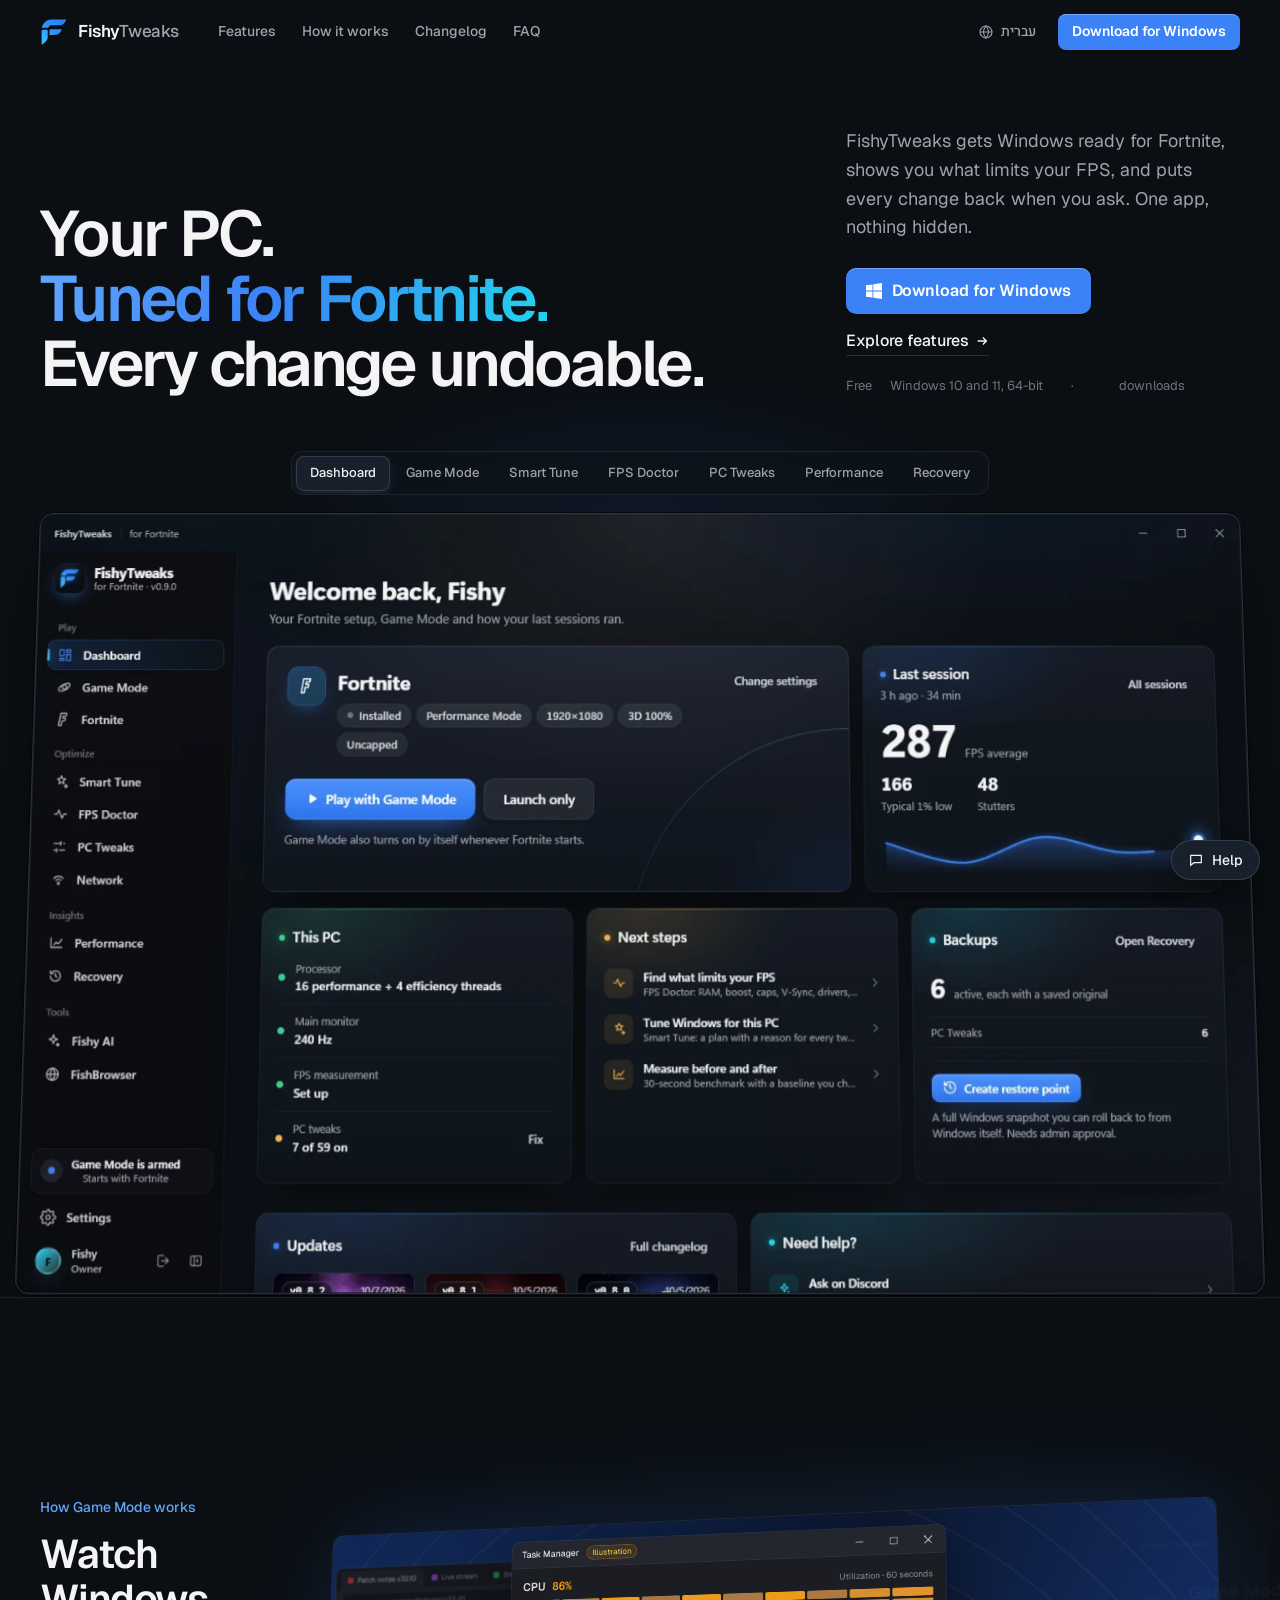
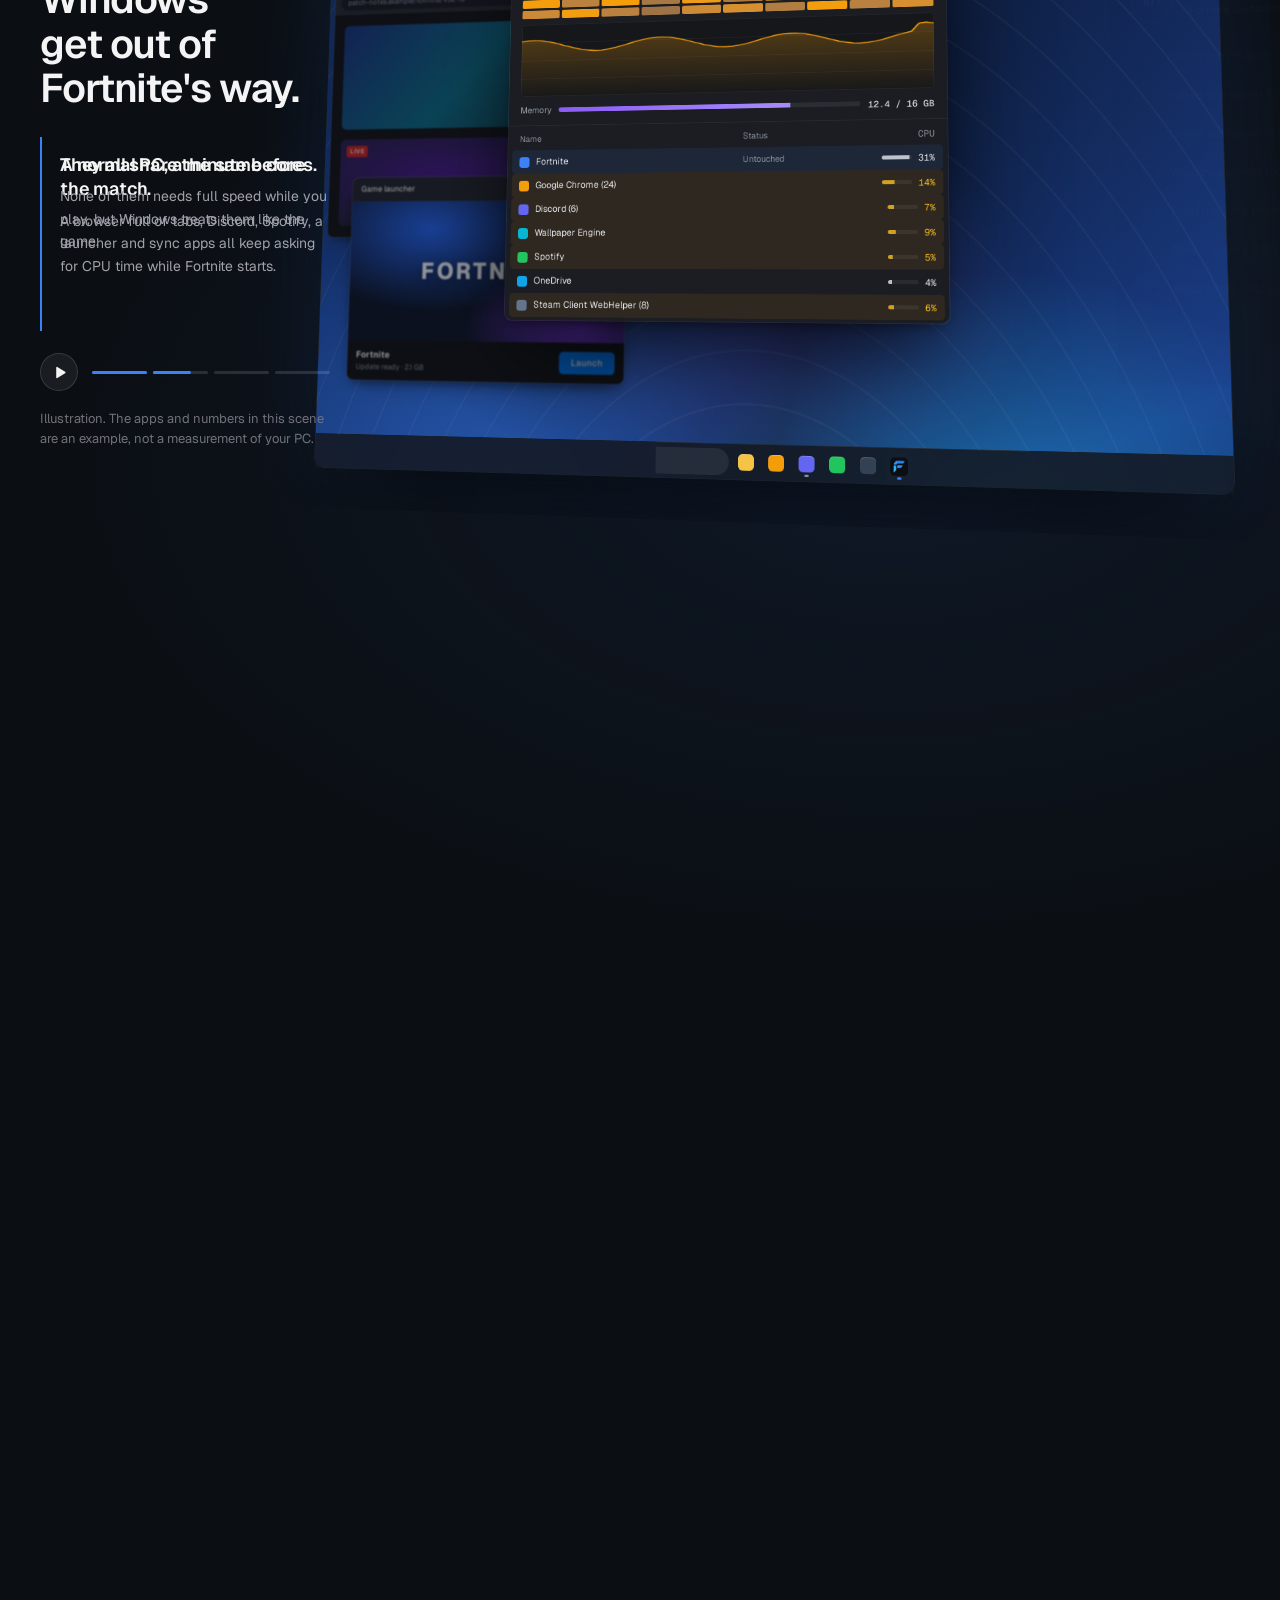
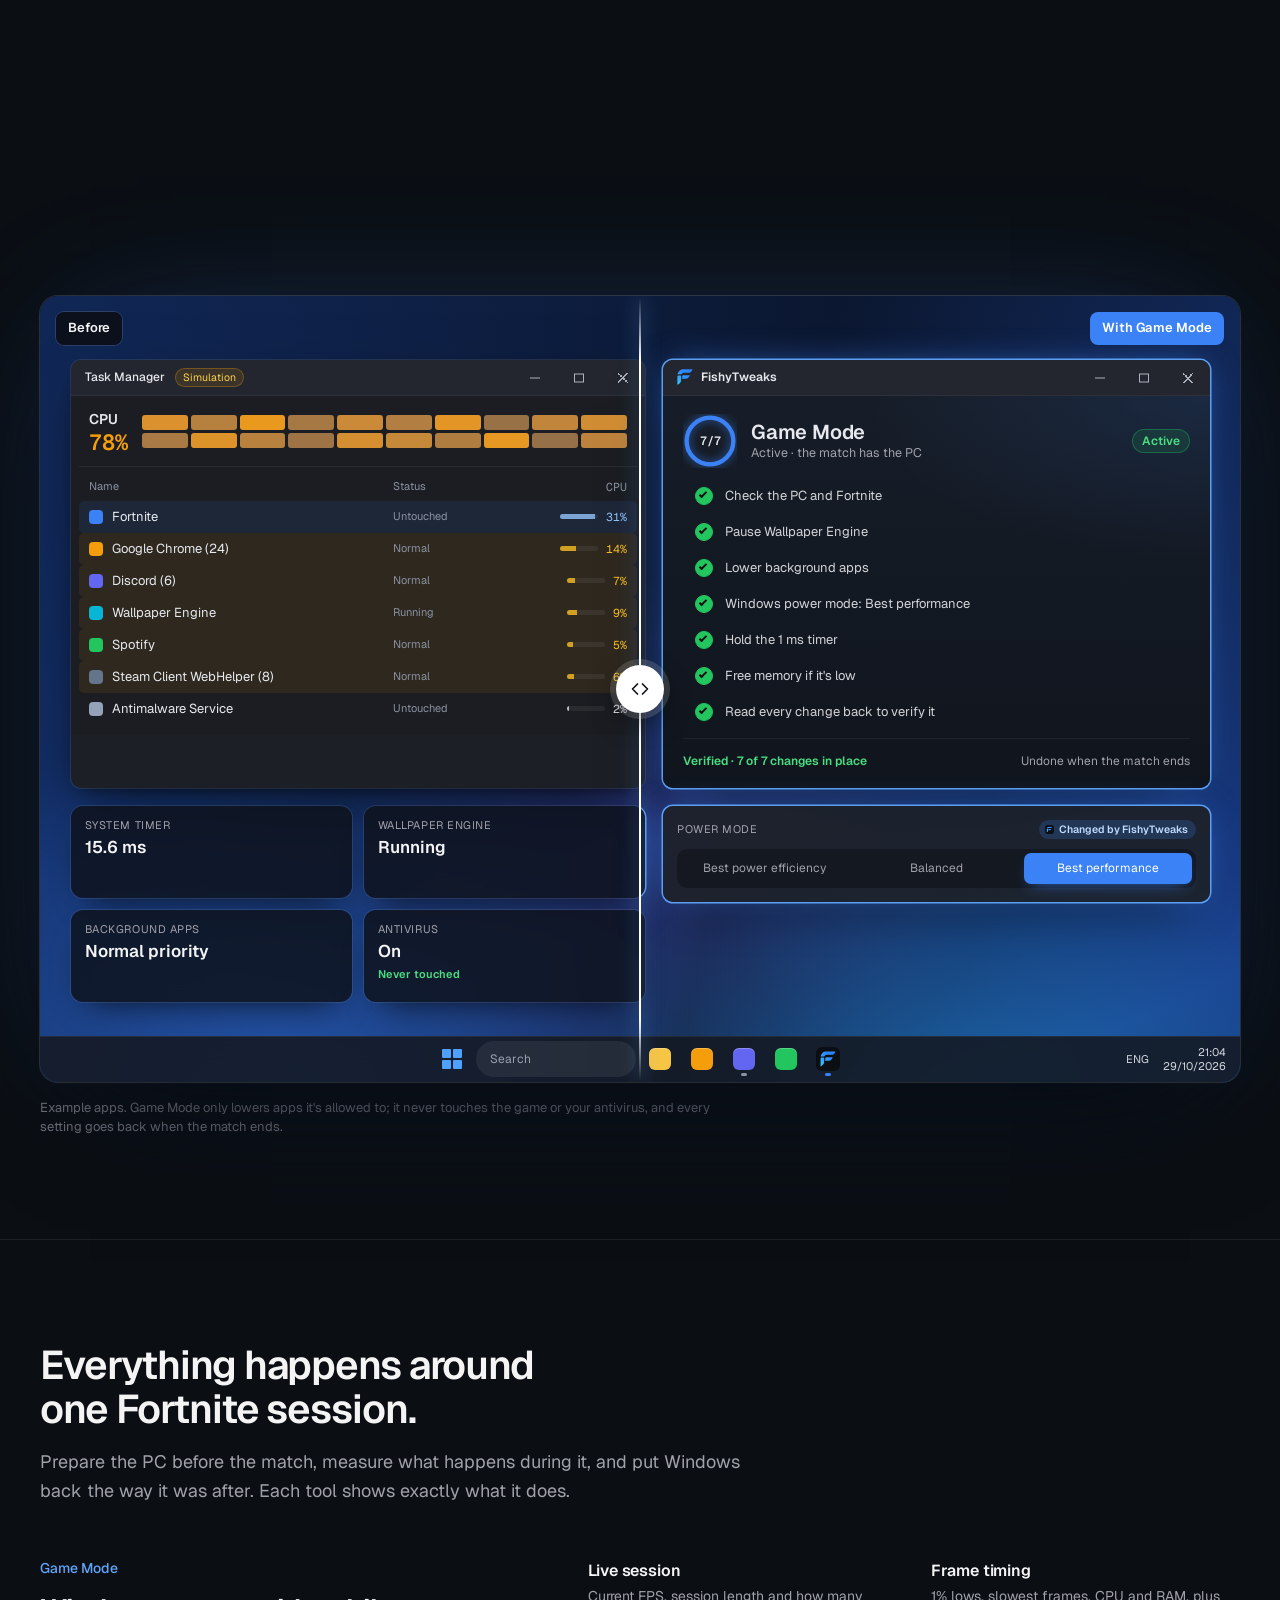
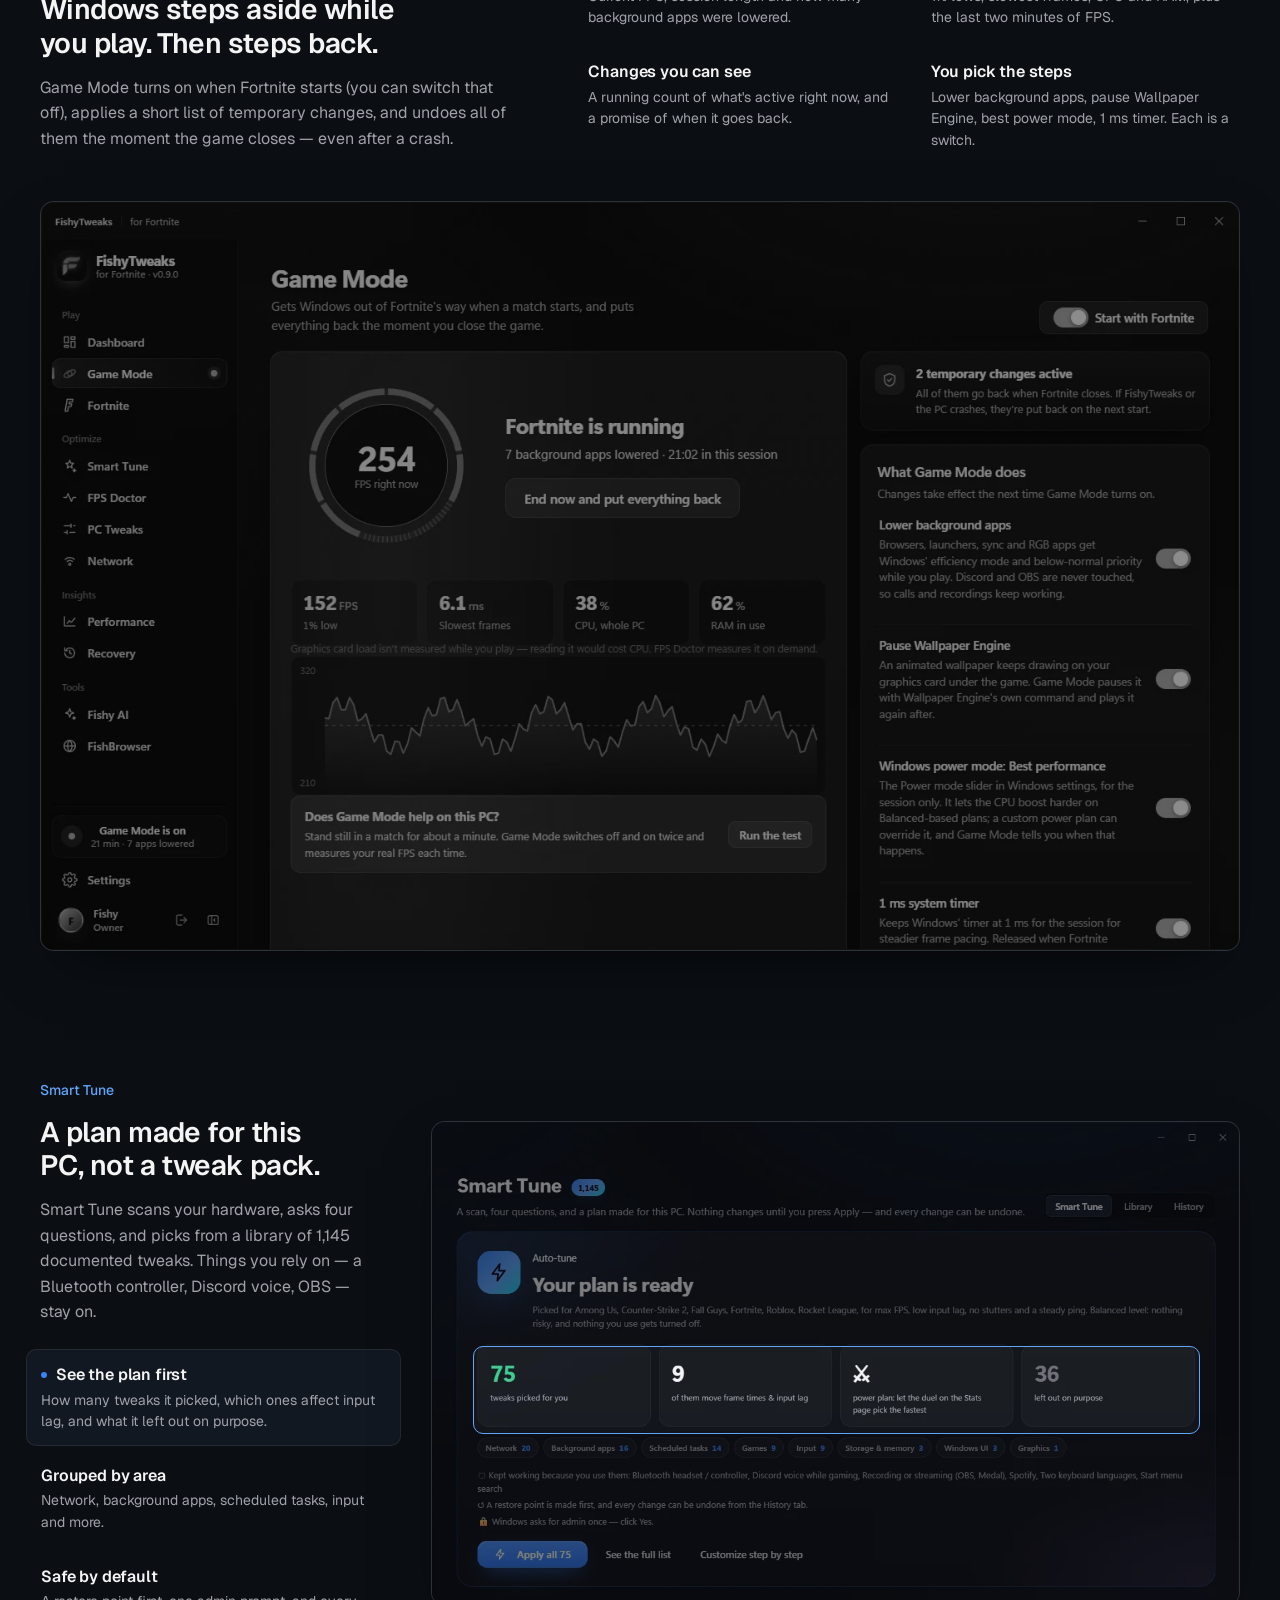
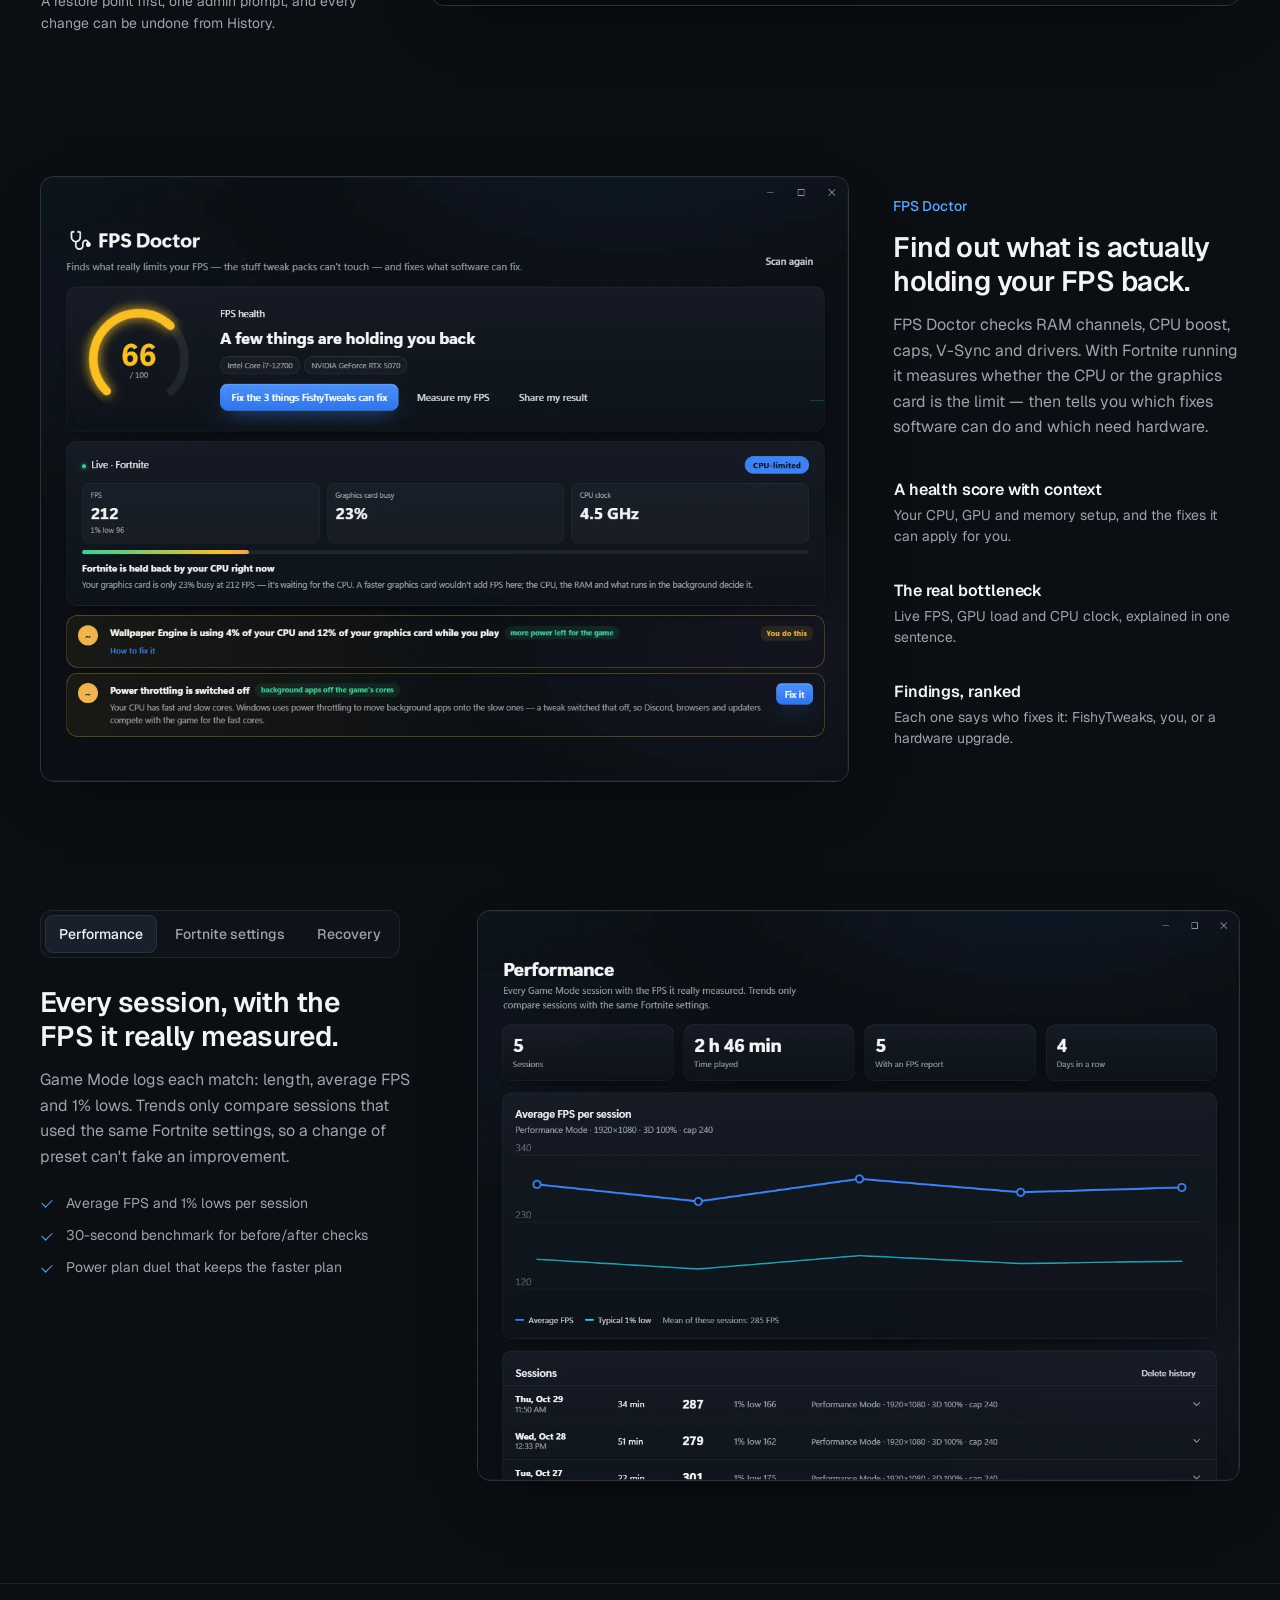
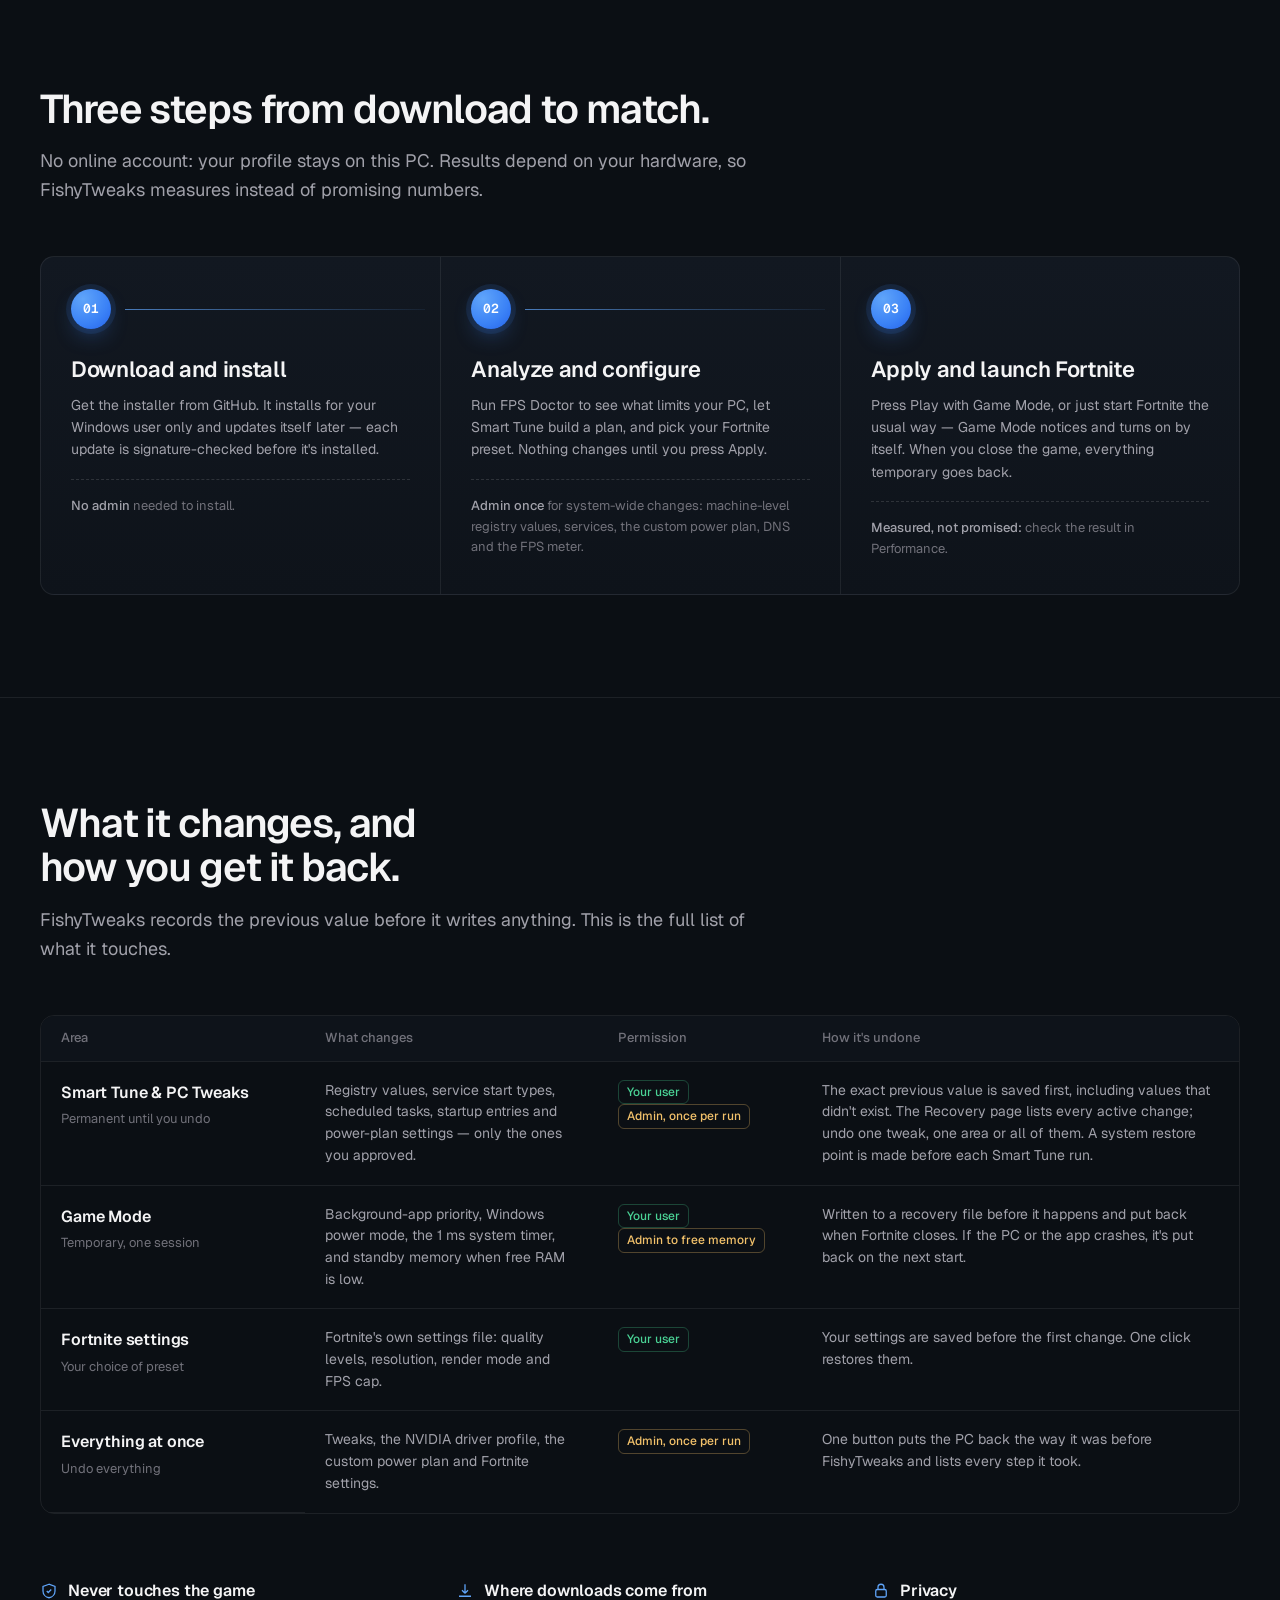
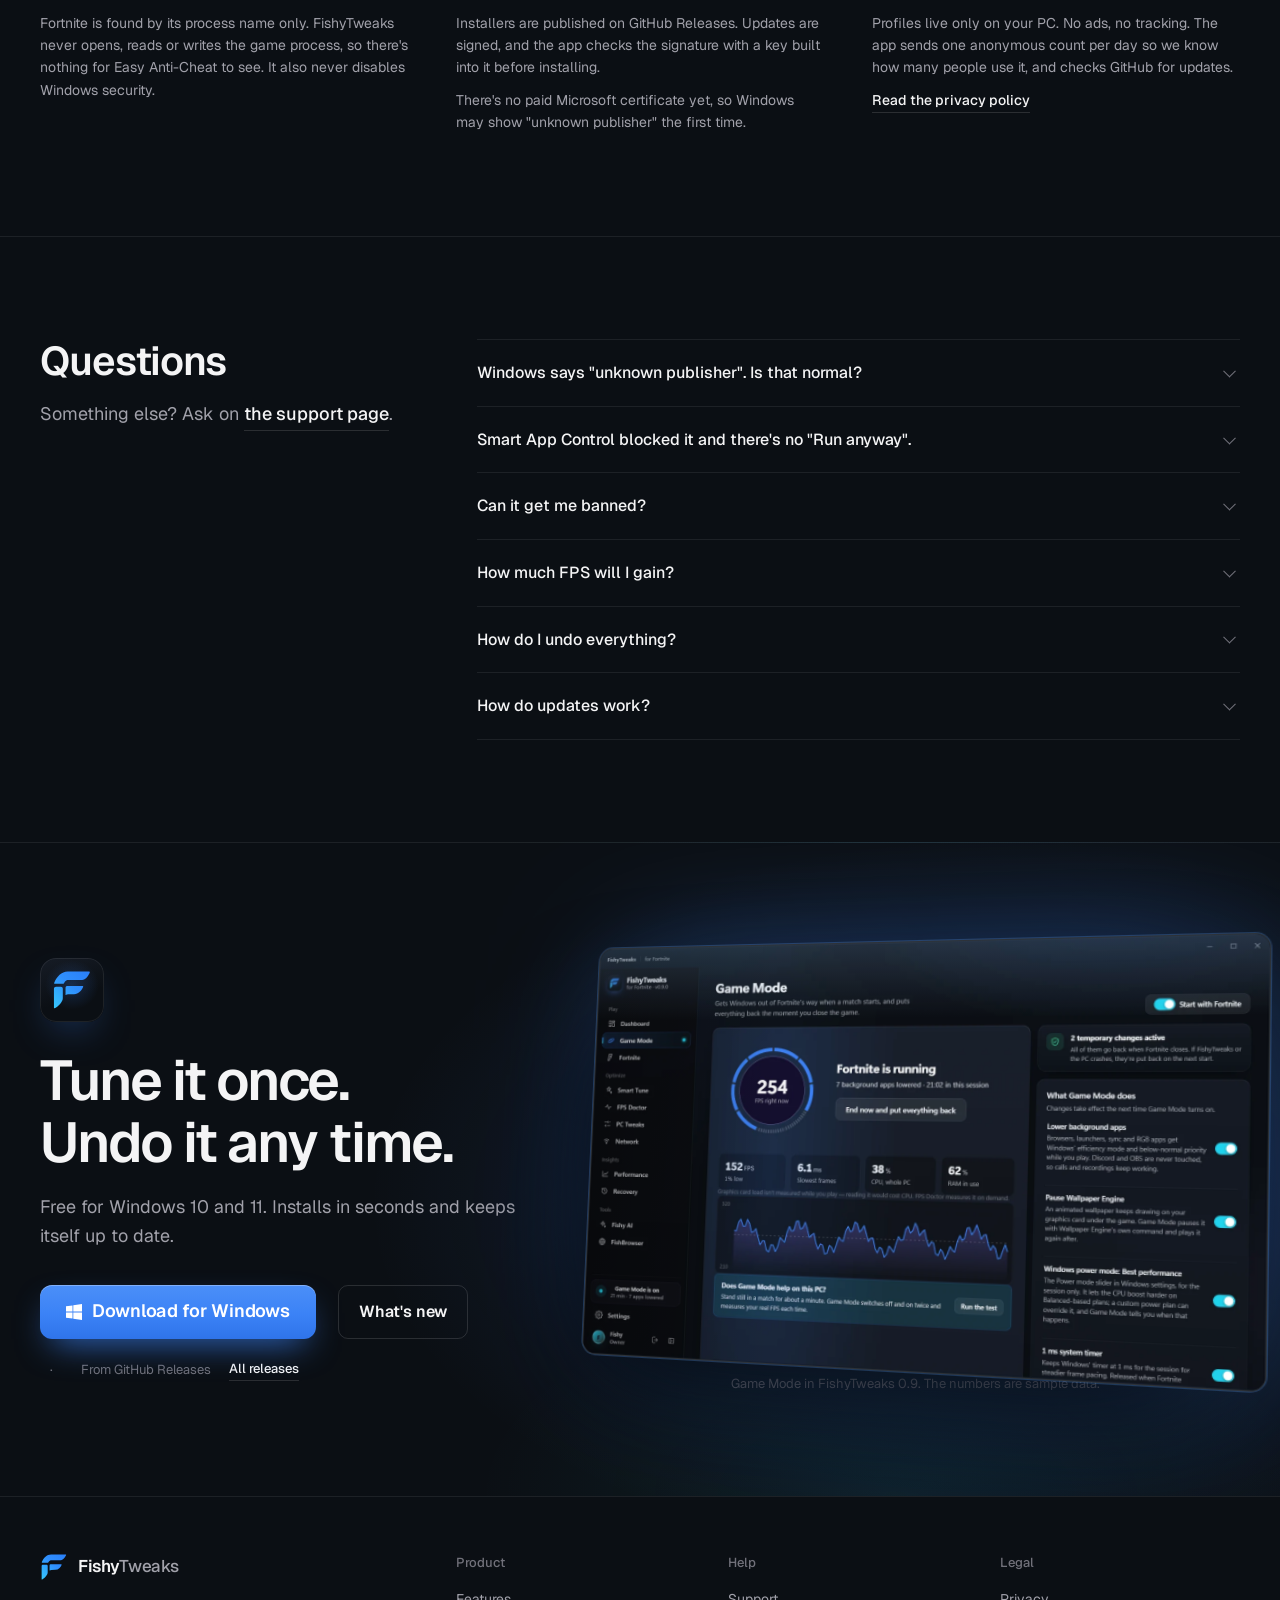
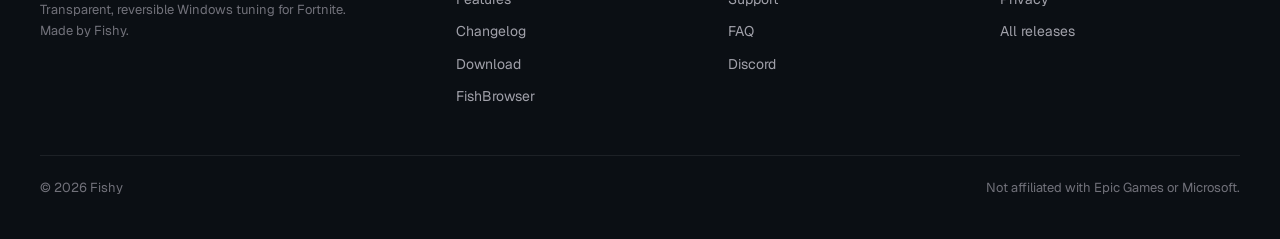
==== commit 54afa675: "Update website" ====
--- a/index.html
+++ b/index.html
@@ -36,7 +36,7 @@
     </script>
   </head>
   <body data-page="home">
-    <svg width="0" height="0" style="position:absolute" aria-hidden="true"><defs><linearGradient id="ft-grad" x1="720" y1="68" x2="90" y2="720" gradientUnits="userSpaceOnUse"><stop offset="0" stop-color="#2A7FF8"/><stop offset=".45" stop-color="#2F8EFD"/><stop offset="1" stop-color="#36C6FB"/></linearGradient></defs></svg>
+    <svg width="0" height="0" style="position:absolute" aria-hidden="true"><defs><linearGradient id="ft-grad" x1="720" y1="68" x2="90" y2="720" gradientUnits="userSpaceOnUse"><stop offset="0" stop-color="#2A7FF8"/><stop offset=".45" stop-color="#2F8EFD"/><stop offset="1" stop-color="#36C6FB"/></linearGradient><g id="ft-mark"><path d="M 90 287 L 244 287 C 256 287 264 269 276 250 C 292 227 310 219 336 219 L 588 219 C 630 218 684 174 720 94 C 727 80 722 68 708 68 L 330 68 C 214 67 134 158 87 264 C 82 278 84 287 90 287 Z"/><path d="M 288 362 C 288 340 302 328 324 328 L 594 328 C 603 328 607 336 603 346 C 580 410 520 472 440 474 L 335 476 C 316 476 302 481 294 489 C 290 493 288 490 288 484 Z"/><path d="M 80 376 C 80 352 95 339 118 339 L 204 339 C 226 339 239 352 239 374 L 239 545 C 239 612 158 688 95 726 C 87 731 80 727 80 719 Z"/></g></defs></svg>
     <a class="skip" href="#main" data-i18n="skip">Skip to content</a>
 
     <header class="nav" id="nav">
@@ -140,9 +140,22 @@
                 <li class="xf-cap" data-cap="3">
                   <b data-i18n="xf.c4">The match gets the PC. Windows gets it back after.</b>
                   <span data-i18n="xf.c4s">Your antivirus and the game itself are never touched. When the match ends, every change is put back.</span>
+                  <a class="link xf-next" href="#compare"><span data-i18n="xf.next">Compare before and after</span><svg class="arrow" width="14" height="14" viewBox="0 0 16 16" fill="none" stroke="currentColor" stroke-width="1.6" aria-hidden="true"><path d="M8 3v10M4 9l4 4 4-4" /></svg></a>
                 </li>
               </ol>
-              <div class="xf-dots" aria-hidden="true"><i class="on"></i><i></i><i></i><i></i></div>
+              <div class="xf-ctrl">
+                <button class="xf-play" type="button" aria-label="Play" data-play="Play" data-pause="Pause" data-replay="Replay" data-i18n-attr="data-play:xf.play;data-pause:xf.pause;data-replay:xf.replay">
+                  <svg class="i-pause" viewBox="0 0 16 16" fill="currentColor" aria-hidden="true"><rect x="3.5" y="2.5" width="3" height="11" rx="1" /><rect x="9.5" y="2.5" width="3" height="11" rx="1" /></svg>
+                  <svg class="i-play" viewBox="0 0 16 16" fill="currentColor" aria-hidden="true"><path d="M4.5 2.8v10.4a.8.8 0 0 0 1.2.7l8.3-5.2a.8.8 0 0 0 0-1.4L5.7 2.1a.8.8 0 0 0-1.2.7z" /></svg>
+                  <svg class="i-replay" viewBox="0 0 16 16" fill="none" stroke="currentColor" stroke-width="1.7" stroke-linecap="round" stroke-linejoin="round" aria-hidden="true"><path d="M2.5 8a5.5 5.5 0 1 0 1.7-4" /><path d="M2.5 2.5V6H6" /></svg>
+                </button>
+                <div class="xf-dots">
+                  <button type="button" class="on" aria-label="Step 1" data-i18n-attr="aria-label:xf.s1"></button>
+                  <button type="button" aria-label="Step 2" data-i18n-attr="aria-label:xf.s2"></button>
+                  <button type="button" aria-label="Step 3" data-i18n-attr="aria-label:xf.s3"></button>
+                  <button type="button" aria-label="Step 4" data-i18n-attr="aria-label:xf.s4"></button>
+                </div>
+              </div>
               <p class="fine xf-note" data-i18n="xf.note">Illustration. The apps and numbers in this scene are an example, not a measurement of your PC.</p>
             </div>
 
@@ -154,6 +167,7 @@
                     <div class="xf-screen">
                       <div class="xf-wall"></div>
                       <div class="xf-shade"></div>
+                      <div class="xf-glass"></div>
                       <!-- taskbar -->
                       <div class="xf-taskbar">
                         <div class="xf-tbi">
@@ -203,21 +217,28 @@
                       <div class="xf-tm-body">
                         <div class="xf-perf">
                           <div class="xf-perf-head"><b>CPU</b><span class="xf-cpu-n">78%</span><small>Utilization · 60 seconds</small></div>
-                          <canvas class="xf-graph" width="440" height="120"></canvas>
+                          <div class="xf-cores"><i></i><i></i><i></i><i></i><i></i><i></i><i></i><i></i><i></i><i></i><i></i><i></i><i></i><i></i><i></i><i></i><i></i><i></i><i></i><i></i></div>
+                          <canvas class="xf-graph" width="440" height="96"></canvas>
                           <div class="xf-mem"><span>Memory</span><div><i class="xf-mem-bar"></i></div><b class="xf-mem-n">12.4 / 16 GB</b></div>
                         </div>
                         <div class="xf-procs">
-                          <div class="xf-ph"><span>Name</span><span>Status</span><span>CPU</span><span>Memory</span></div>
-                          <div class="xf-p game" data-p="game"><span><i class="ic" style="background:#3b82f6"></i>Fortnite</span><em class="st">Untouched</em><span class="cpu">31%</span><span>3,912 MB</span></div>
-                          <div class="xf-p" data-p="bg"><span><i class="ic" style="background:#f59e0b"></i>Google Chrome (24)</span><em class="st"></em><span class="cpu" data-a="14" data-b="2">14%</span><span>2,846 MB</span></div>
-                          <div class="xf-p" data-p="bg"><span><i class="ic" style="background:#6366f1"></i>Discord (6)</span><em class="st"></em><span class="cpu" data-a="7" data-b="1">7%</span><span>612 MB</span></div>
-                          <div class="xf-p" data-p="pause"><span><i class="ic" style="background:#06b6d4"></i>Wallpaper Engine</span><em class="st"></em><span class="cpu" data-a="9" data-b="0">9%</span><span>488 MB</span></div>
-                          <div class="xf-p" data-p="bg"><span><i class="ic" style="background:#22c55e"></i>Spotify</span><em class="st"></em><span class="cpu" data-a="5" data-b="1">5%</span><span>395 MB</span></div>
-                          <div class="xf-p" data-p="bg"><span><i class="ic" style="background:#0ea5e9"></i>OneDrive</span><em class="st"></em><span class="cpu" data-a="4" data-b="0">4%</span><span>141 MB</span></div>
-                          <div class="xf-p" data-p="bg"><span><i class="ic" style="background:#64748b"></i>Steam Client WebHelper (8)</span><em class="st"></em><span class="cpu" data-a="6" data-b="1">6%</span><span>721 MB</span></div>
-                          <div class="xf-p sys" data-p="sys"><span><i class="ic" style="background:#94a3b8"></i>Antimalware Service</span><em class="st">Untouched</em><span class="cpu">2%</span><span>214 MB</span></div>
+                          <div class="xf-ph"><span>Name</span><span>Status</span><span>CPU</span></div>
+                          <div class="xf-p game" data-p="game"><span><i class="ic" style="background:#3b82f6"></i>Fortnite</span><em class="st">Untouched</em><span class="cpu">31%</span></div>
+                          <div class="xf-p" data-p="bg"><span><i class="ic" style="background:#f59e0b"></i>Google Chrome (24)</span><em class="st"></em><span class="cpu" data-a="14" data-b="2">14%</span></div>
+                          <div class="xf-p" data-p="bg"><span><i class="ic" style="background:#6366f1"></i>Discord (6)</span><em class="st"></em><span class="cpu" data-a="7" data-b="1">7%</span></div>
+                          <div class="xf-p" data-p="pause"><span><i class="ic" style="background:#06b6d4"></i>Wallpaper Engine</span><em class="st"></em><span class="cpu" data-a="9" data-b="0">9%</span></div>
+                          <div class="xf-p" data-p="bg"><span><i class="ic" style="background:#22c55e"></i>Spotify</span><em class="st"></em><span class="cpu" data-a="5" data-b="1">5%</span></div>
+                          <div class="xf-p" data-p="bg"><span><i class="ic" style="background:#0ea5e9"></i>OneDrive</span><em class="st"></em><span class="cpu" data-a="4" data-b="0">4%</span></div>
+                          <div class="xf-p" data-p="bg"><span><i class="ic" style="background:#64748b"></i>Steam Client WebHelper (8)</span><em class="st"></em><span class="cpu" data-a="6" data-b="1">6%</span></div>
+                          <div class="xf-p sys" data-p="sys"><span><i class="ic" style="background:#94a3b8"></i>Antimalware Service</span><em class="st">Untouched</em><span class="cpu">2%</span></div>
                         </div>
                       </div>
+                    </div>
+
+                    <!-- Windows quick settings: Game Mode switches the power mode -->
+                    <div class="xf-win xf-qs" data-k="qs">
+                      <div class="xf-qs-h"><small>Power mode</small><b class="xf-qs-by">Set by FishyTweaks</b></div>
+                      <div class="xf-qs-seg"><span>Best power efficiency</span><span class="on">Balanced</span><span>Best performance</span></div>
                     </div>
 
                     <!-- FishyTweaks Game Mode (rebuilt from the app's own Game Mode screen) -->
@@ -260,35 +281,79 @@
           </div>
           <div class="ba-box reveal" dir="ltr" style="--ba: 50">
             <div class="ba-pane before" aria-hidden="true">
-              <div class="ba-scene"></div>
-              <ul class="ba-procs">
-                <li><i style="background:#f59e0b"></i>Google Chrome (24)<em>Normal</em></li>
-                <li><i style="background:#6366f1"></i>Discord (6)<em>Normal</em></li>
-                <li><i style="background:#06b6d4"></i>Wallpaper Engine<em>Running</em></li>
-                <li><i style="background:#22c55e"></i>Spotify<em>Normal</em></li>
-                <li><i style="background:#64748b"></i>Steam Client WebHelper (8)<em>Normal</em></li>
-              </ul>
-              <div class="ba-stats">
-                <div><small data-i18n="ba.power">Power mode</small><b data-i18n="ba.power.a">Balanced</b></div>
-                <div><small data-i18n="ba.timer">System timer</small><b class="ltr">15.6 ms</b></div>
-                <div><small data-i18n="ba.bg">Background apps</small><b data-i18n="ba.bg.a">Normal priority</b></div>
-                <div><small>Wallpaper Engine</small><b data-i18n="ba.we.a">Running</b></div>
+              <div class="ba-desk">
+                <div class="xf-win ba-tm">
+                  <div class="xf-tb"><b>Task Manager</b><em class="xf-tag">Simulation</em><div class="xf-ctl"><i></i><i></i><i></i></div></div>
+                  <div class="ba-tm-body">
+                    <div class="ba-cpu"><div><b>CPU</b><span class="ba-cpu-n">78%</span></div><div class="ba-cores"><i style="--u:88"></i><i style="--u:72"></i><i style="--u:95"></i><i style="--u:64"></i><i style="--u:81"></i><i style="--u:70"></i><i style="--u:92"></i><i style="--u:58"></i><i style="--u:77"></i><i style="--u:84"></i><i style="--u:66"></i><i style="--u:90"></i><i style="--u:73"></i><i style="--u:61"></i><i style="--u:86"></i><i style="--u:79"></i><i style="--u:69"></i><i style="--u:94"></i><i style="--u:57"></i><i style="--u:75"></i></div></div>
+                    <div class="xf-ph"><span>Name</span><span>Status</span><span>CPU</span></div>
+                    <div class="xf-p game"><span><i class="ic" style="background:#3b82f6"></i>Fortnite</span><em class="st">Untouched</em><span class="cpu"><i style="--w:93%"></i>31%</span></div><div class="xf-p  hot"><span><i class="ic" style="background:#f59e0b"></i>Google Chrome (24)</span><em class="st">Normal</em><span class="cpu"><i style="--w:42%"></i>14%</span></div><div class="xf-p  hot"><span><i class="ic" style="background:#6366f1"></i>Discord (6)</span><em class="st">Normal</em><span class="cpu"><i style="--w:21%"></i>7%</span></div><div class="xf-p  hot"><span><i class="ic" style="background:#06b6d4"></i>Wallpaper Engine</span><em class="st">Running</em><span class="cpu"><i style="--w:27%"></i>9%</span></div><div class="xf-p  hot"><span><i class="ic" style="background:#22c55e"></i>Spotify</span><em class="st">Normal</em><span class="cpu"><i style="--w:15%"></i>5%</span></div><div class="xf-p  hot"><span><i class="ic" style="background:#64748b"></i>Steam Client WebHelper (8)</span><em class="st">Normal</em><span class="cpu"><i style="--w:18%"></i>6%</span></div><div class="xf-p sys"><span><i class="ic" style="background:#94a3b8"></i>Antimalware Service</span><em class="st">Untouched</em><span class="cpu"><i style="--w:6%"></i>2%</span></div>
+                  </div>
+                </div>
+                <div class="xf-win ba-ft">
+                  <div class="xf-tb"><b class="xf-ft-brand"><svg viewBox="70 58 668 682"><use href="#ft-mark" /></svg>FishyTweaks</b><div class="xf-ctl"><i></i><i></i><i></i></div></div>
+                  <div class="xf-ft-body">
+                    <div class="xf-ft-head">
+                      <div class="xf-ring"><svg viewBox="0 0 44 44"><circle cx="22" cy="22" r="19" /><circle class="xf-ring-p" cx="22" cy="22" r="19" pathLength="1" style="--xf-ring:1" /></svg><span class="xf-ring-n">0/7</span></div>
+                      <div><b class="xf-ft-title">Game Mode</b><small class="xf-ft-sub">Armed · waits for Fortnite</small></div>
+                      <em class="ba-state ">Off</em>
+                    </div>
+                    <ol class="xf-steps"><li class=""><i></i>Check the PC and Fortnite</li><li class=""><i></i>Pause Wallpaper Engine</li><li class=""><i></i>Lower background apps</li><li class=""><i></i>Windows power mode: Best performance</li><li class=""><i></i>Hold the 1 ms timer</li><li class=""><i></i>Free memory if it's low</li><li class=""><i></i>Read every change back to verify it</li></ol>
+                    <div class="xf-ft-foot" style="--xf-foot:0"><span class="xf-ok">Verified · 7 of 7 changes in place</span><em>Undone when the match ends</em></div>
+                  </div>
+                </div>
+                <div class="ba-facts">
+                  <div class="ba-fact"><small>System timer</small><b class="ltr">15.6 ms</b><b class="ba-chg ghost">Changed by FishyTweaks</b></div>
+                  <div class="ba-fact"><small>Wallpaper Engine</small><b>Running</b><b class="ba-chg ghost">Changed by FishyTweaks</b></div>
+                  <div class="ba-fact"><small>Background apps</small><b>Normal priority</b><b class="ba-chg ghost">Changed by FishyTweaks</b></div>
+                  <div class="ba-fact"><small>Antivirus</small><b>On</b><b class="ba-same">Never touched</b></div>
+                </div>
+                <div class="xf-win ba-qs">
+                  <div class="ba-qs-h"><small>Power mode</small><b class="ba-chg ghost">Changed by FishyTweaks</b></div>
+                  <div class="ba-seg"><span class="">Best power efficiency</span><span class="on">Balanced</span><span class="">Best performance</span></div>
+                </div>
+                <div class="xf-taskbar ba-taskbar">
+                  <div class="xf-tbi"><i class="start"><b></b><b></b><b></b><b></b></i><i class="search"><span>Search</span></i><i style="--c:#f6c544"></i><i style="--c:#f59e0b"></i><i style="--c:#6366f1"></i><i style="--c:#22c55e"></i><i class="ft"><img src="favicon.svg?v=2" alt="" /></i></div>
+                  <div class="xf-tray"><span>ENG</span><span class="xf-clock">21:04<br />29/10/2026</span></div>
+                </div>
               </div>
             </div>
             <div class="ba-pane after" aria-hidden="true">
-              <div class="ba-scene"></div>
-              <ul class="ba-procs">
-                <li><i style="background:#f59e0b"></i>Google Chrome (24)<em class="eff">Efficiency mode</em></li>
-                <li><i style="background:#6366f1"></i>Discord (6)<em class="eff">Efficiency mode</em></li>
-                <li><i style="background:#06b6d4"></i>Wallpaper Engine<em class="pause">Paused</em></li>
-                <li><i style="background:#22c55e"></i>Spotify<em class="eff">Efficiency mode</em></li>
-                <li><i style="background:#64748b"></i>Steam Client WebHelper (8)<em class="eff">Efficiency mode</em></li>
-              </ul>
-              <div class="ba-stats">
-                <div><small data-i18n="ba.power">Power mode</small><b data-i18n="ba.power.b">Best performance</b></div>
-                <div><small data-i18n="ba.timer">System timer</small><b class="ltr">1.0 ms</b></div>
-                <div><small data-i18n="ba.bg">Background apps</small><b data-i18n="ba.bg.b">Efficiency mode</b></div>
-                <div><small>Wallpaper Engine</small><b data-i18n="ba.we.b">Paused</b></div>
+              <div class="ba-desk">
+                <div class="xf-win ba-tm">
+                  <div class="xf-tb"><b>Task Manager</b><em class="xf-tag">Simulation</em><div class="xf-ctl"><i></i><i></i><i></i></div></div>
+                  <div class="ba-tm-body">
+                    <div class="ba-cpu"><div><b>CPU</b><span class="ba-cpu-n">38%</span></div><div class="ba-cores"><i style="--u:31"></i><i style="--u:28"></i><i style="--u:42"></i><i style="--u:21"></i><i style="--u:32"></i><i style="--u:31"></i><i style="--u:33"></i><i style="--u:22"></i><i style="--u:34"></i><i style="--u:29"></i><i style="--u:26"></i><i style="--u:40"></i><i style="--u:25"></i><i style="--u:24"></i><i style="--u:38"></i><i style="--u:27"></i><i style="--u:27"></i><i style="--u:41"></i><i style="--u:18"></i><i style="--u:30"></i></div></div>
+                    <div class="xf-ph"><span>Name</span><span>Status</span><span>CPU</span></div>
+                    <div class="xf-p game"><span><i class="ic" style="background:#3b82f6"></i>Fortnite</span><em class="st">Untouched</em><span class="cpu"><i style="--w:93%"></i>31%</span></div><div class="xf-p managed"><span><i class="ic" style="background:#f59e0b"></i>Google Chrome (24)</span><em class="st">Efficiency mode</em><span class="cpu"><i style="--w:6%"></i>2%</span></div><div class="xf-p managed"><span><i class="ic" style="background:#6366f1"></i>Discord (6)</span><em class="st">Efficiency mode</em><span class="cpu"><i style="--w:3%"></i>1%</span></div><div class="xf-p paused"><span><i class="ic" style="background:#06b6d4"></i>Wallpaper Engine</span><em class="st">Paused by Game Mode</em><span class="cpu"><i style="--w:0%"></i>0%</span></div><div class="xf-p managed"><span><i class="ic" style="background:#22c55e"></i>Spotify</span><em class="st">Efficiency mode</em><span class="cpu"><i style="--w:3%"></i>1%</span></div><div class="xf-p managed"><span><i class="ic" style="background:#64748b"></i>Steam Client WebHelper (8)</span><em class="st">Efficiency mode</em><span class="cpu"><i style="--w:3%"></i>1%</span></div><div class="xf-p sys"><span><i class="ic" style="background:#94a3b8"></i>Antimalware Service</span><em class="st">Untouched</em><span class="cpu"><i style="--w:6%"></i>2%</span></div>
+                  </div>
+                </div>
+                <div class="xf-win ba-ft chg">
+                  <div class="xf-tb"><b class="xf-ft-brand"><svg viewBox="70 58 668 682"><use href="#ft-mark" /></svg>FishyTweaks</b><div class="xf-ctl"><i></i><i></i><i></i></div></div>
+                  <div class="xf-ft-body">
+                    <div class="xf-ft-head">
+                      <div class="xf-ring"><svg viewBox="0 0 44 44"><circle cx="22" cy="22" r="19" /><circle class="xf-ring-p" cx="22" cy="22" r="19" pathLength="1" style="--xf-ring:0" /></svg><span class="xf-ring-n">7/7</span></div>
+                      <div><b class="xf-ft-title">Game Mode</b><small class="xf-ft-sub">Active · the match has the PC</small></div>
+                      <em class="ba-state on">Active</em>
+                    </div>
+                    <ol class="xf-steps"><li class="done"><i></i>Check the PC and Fortnite</li><li class="done"><i></i>Pause Wallpaper Engine</li><li class="done"><i></i>Lower background apps</li><li class="done"><i></i>Windows power mode: Best performance</li><li class="done"><i></i>Hold the 1 ms timer</li><li class="done"><i></i>Free memory if it's low</li><li class="done"><i></i>Read every change back to verify it</li></ol>
+                    <div class="xf-ft-foot" style="--xf-foot:1"><span class="xf-ok">Verified · 7 of 7 changes in place</span><em>Undone when the match ends</em></div>
+                  </div>
+                </div>
+                <div class="ba-facts">
+                  <div class="ba-fact chg"><small>System timer</small><b class="ltr">1.0 ms</b><b class="ba-chg">Changed by FishyTweaks</b></div>
+                  <div class="ba-fact chg"><small>Wallpaper Engine</small><b>Paused</b><b class="ba-chg">Changed by FishyTweaks</b></div>
+                  <div class="ba-fact chg"><small>Background apps</small><b>Efficiency mode</b><b class="ba-chg">Changed by FishyTweaks</b></div>
+                  <div class="ba-fact"><small>Antivirus</small><b>On</b><b class="ba-same">Never touched</b></div>
+                </div>
+                <div class="xf-win ba-qs chg">
+                  <div class="ba-qs-h"><small>Power mode</small><b class="ba-chg">Changed by FishyTweaks</b></div>
+                  <div class="ba-seg"><span class="">Best power efficiency</span><span class="">Balanced</span><span class="on">Best performance</span></div>
+                </div>
+                <div class="xf-taskbar ba-taskbar">
+                  <div class="xf-tbi"><i class="start"><b></b><b></b><b></b><b></b></i><i class="search"><span>Search</span></i><i style="--c:#f6c544"></i><i style="--c:#f59e0b"></i><i style="--c:#6366f1"></i><i style="--c:#22c55e"></i><i class="ft"><img src="favicon.svg?v=2" alt="" /></i></div>
+                  <div class="xf-tray"><span>ENG</span><span class="xf-clock">21:04<br />29/10/2026</span></div>
+                </div>
               </div>
             </div>
             <span class="ba-tag before" data-i18n="ba.t1">Before</span>
@@ -324,7 +389,7 @@
                 <li><button class="point" type="button" data-spot="68,33,29,66"><b data-i18n="gm.p4">You pick the steps</b><span data-i18n="gm.p4d">Lower background apps, pause Wallpaper Engine, best power mode, 1 ms timer. Each is a switch.</span></button></li>
               </ul>
             </div>
-            <figure class="shot reveal" data-spot-host data-focus="20,24,47,62">
+            <figure class="shot reveal" data-spot-host data-reveal="activate" data-focus="20,24,47,62">
               <img data-shot="gamemode" src="assets/screens/gamemode.webp" srcset="assets/screens/gamemode.webp 1440w, assets/screens/gamemode@2x.webp 2880w" sizes="(min-width: 1360px) 1200px, 94vw" width="1440" height="900" loading="lazy" alt="Game Mode during a Fortnite session: live FPS, frame timing graph and the list of temporary changes." data-i18n-attr="alt:alt.gamemode" />
               <span class="spot" aria-hidden="true"></span>
             </figure>
@@ -342,7 +407,7 @@
                 <li><button class="point" type="button" data-spot="21.3,58.9,74.2,9.8"><b data-i18n="st.p3">Safe by default</b><span data-i18n="st.p3d">A restore point first, one admin prompt, and every change can be undone from History.</span></button></li>
               </ul>
             </div>
-            <figure class="shot crop reveal" data-spot-host data-crop="16.5" data-crop-h="80" data-focus="20,20,48,40">
+            <figure class="shot crop reveal" data-spot-host data-reveal="scan" data-crop="16.5" data-crop-h="80" data-focus="20,20,48,40">
               <img data-shot="tune" src="assets/screens/tune.webp" srcset="assets/screens/tune.webp 1440w, assets/screens/tune@2x.webp 2880w" sizes="(min-width: 1360px) 940px, (min-width: 1081px) 64vw, 110vw" width="1440" height="900" loading="lazy" alt="Smart Tune's ready plan: 75 tweaks picked, grouped by category, with a restore point and undo." data-i18n-attr="alt:alt.tune" />
               <span class="spot" aria-hidden="true"></span>
             </figure>
@@ -360,18 +425,19 @@
                 <li><button class="point" type="button" data-spot="19.1,75,77.9,24.5"><b data-i18n="fd.p3">Findings, ranked</b><span data-i18n="fd.p3d">Each one says who fixes it: FishyTweaks, you, or a hardware upgrade.</span></button></li>
               </ul>
             </div>
-            <figure class="shot crop reveal" data-spot-host data-crop="16.5" data-focus="19,17,52,26">
+            <figure class="shot crop reveal" data-spot-host data-reveal="evidence" data-crop="16.5" data-focus="19,17,52,26">
               <img data-shot="doctor" src="assets/screens/doctor.webp" srcset="assets/screens/doctor.webp 1440w, assets/screens/doctor@2x.webp 2880w" sizes="(min-width: 1360px) 940px, (min-width: 1081px) 64vw, 110vw" width="1440" height="900" loading="lazy" alt="FPS Doctor results: health score, a live CPU-limited reading and ranked findings." data-i18n-attr="alt:alt.doctor" />
               <span class="spot" aria-hidden="true"></span>
             </figure>
           </article>
 
-          <!-- Performance + Fortnite -->
+          <!-- Performance + Fortnite + Recovery -->
           <article class="feat tabs-block" data-tabs>
             <div class="feat-copy reveal">
               <div class="tablist" role="tablist" aria-label="More tools" data-i18n-attr="aria-label:tabs.label">
                 <button class="tab" role="tab" id="tab-perf" aria-controls="panel-perf" aria-selected="true" type="button" data-i18n="pf.k">Performance</button>
                 <button class="tab" role="tab" id="tab-fn" aria-controls="panel-fn" aria-selected="false" tabindex="-1" type="button" data-i18n="fn.k">Fortnite settings</button>
+                <button class="tab" role="tab" id="tab-rc" aria-controls="panel-rc" aria-selected="false" tabindex="-1" type="button" data-i18n="rc.k">Recovery</button>
               </div>
               <div class="tabpanel" role="tabpanel" id="panel-perf" aria-labelledby="tab-perf">
                 <h3 class="h3" data-i18n="pf.h">Every session, with the FPS it really measured.</h3>
@@ -391,12 +457,24 @@
                   <li data-i18n="fn.t3">Restore your original settings any time</li>
                 </ul>
               </div>
+              <div class="tabpanel" role="tabpanel" id="panel-rc" aria-labelledby="tab-rc" hidden>
+                <h3 class="h3" data-i18n="rc.h">Every change in one list, each with its own undo.</h3>
+                <p class="lead" data-i18n="rc.p">Recovery shows everything FishyTweaks has changed right now: PC tweaks, Smart Tune, the power plan, Fortnite settings and DNS. Each item keeps the value it replaced, so undo puts back exactly what was there.</p>
+                <ul class="ticks">
+                  <li data-i18n="rc.t1">The saved original for every change</li>
+                  <li data-i18n="rc.t2">Undo one item, or everything at once</li>
+                  <li data-i18n="rc.t3">A Windows restore point before big changes, if you want one</li>
+                </ul>
+              </div>
             </div>
             <div class="tab-shots reveal">
-              <figure class="shot crop" data-for="panel-perf" data-crop="16.5" data-focus="19,18,52,48">
+              <figure class="shot crop" data-for="panel-rc" data-reveal="list" data-crop="16.5" data-off data-focus="19,8,52,58">
+                <img data-shot="recovery" src="assets/screens/recovery.webp" srcset="assets/screens/recovery.webp 1440w, assets/screens/recovery@2x.webp 2880w" sizes="(min-width: 1360px) 940px, (min-width: 1081px) 64vw, 110vw" width="1440" height="900" loading="lazy" decoding="async" alt="Recovery: every change FishyTweaks has active right now, each with its saved original and an undo button." data-i18n-attr="alt:alt.recovery" />
+              </figure>
+              <figure class="shot crop" data-for="panel-perf" data-reveal="graph" data-crop="16.5" data-focus="19,18,52,48">
                 <img data-shot="performance" src="assets/screens/performance.webp" srcset="assets/screens/performance.webp 1440w, assets/screens/performance@2x.webp 2880w" sizes="(min-width: 1360px) 940px, (min-width: 1081px) 64vw, 110vw" width="1440" height="900" loading="lazy" alt="Performance history: sessions, time played and an average FPS graph per session." data-i18n-attr="alt:alt.performance" />
               </figure>
-              <figure class="shot crop" data-for="panel-fn" data-crop="16.5" data-off data-focus="18.5,17,54,57">
+              <figure class="shot crop" data-for="panel-fn" data-reveal="graph" data-crop="16.5" data-off data-focus="18.5,17,54,57">
                 <img data-shot="fortnite" src="assets/screens/fortnite.webp" srcset="assets/screens/fortnite.webp 1440w, assets/screens/fortnite@2x.webp 2880w" sizes="(min-width: 1360px) 940px, (min-width: 1081px) 64vw, 110vw" width="1440" height="900" loading="lazy" alt="Fortnite settings: preset cards with resolution and render mode, and an apply-and-launch button." data-i18n-attr="alt:alt.fortnite" />
               </figure>
             </div>
@@ -531,10 +609,6 @@
               <summary data-i18n="q6">How do updates work?</summary>
               <div class="ans" data-i18n="a6">When the app starts it checks GitHub for a newer release. If there is one, you'll see an update banner; the download is signature-checked, installed and the app restarts in a few seconds. Nothing else downloads in the background.</div>
             </details>
-            <details>
-              <summary data-i18n="q7">I had FishLaunch. Is this the same app?</summary>
-              <div class="ans" data-i18n="a7">Yes. FishLaunch was renamed to FishyTweaks and now focuses on Fortnite. Your copy keeps updating itself from the same place.</div>
-            </details>
           </div>
         </div>
       </section>
--- a/style.css
+++ b/style.css
@@ -56,6 +56,7 @@
 }
 body {
   margin: 0;
+  overflow-x: clip;
   background: var(--bg);
   color: var(--text);
   font-family: var(--font);
--- a/xform.css
+++ b/xform.css
@@ -1,6 +1,7 @@
 /* ================= The Windows transformation (index only) =================
-   A sticky stage that scroll drives through four beats: a busy desktop, the camera finding Task
-   Manager, FishyTweaks Game Mode working through its real checklist, and the calm result. The
+   A screen-high stage that plays by itself (xform.js) through four beats: a busy desktop, the
+   camera finding Task Manager, FishyTweaks Game Mode working through its real checklist, and the
+   calm result. The
    desktop is drawn at a fixed 1280×780 and scaled to fit (--xf-s, set by xform.js); the camera is
    one transform on .xf-cam and each window adds its own depth. Without JS, or with reduced motion,
    the section shows the finished state as a normal block. */
@@ -27,14 +28,15 @@
   padding: 96px var(--gutter);
 }
 .xf.live .xf-track {
-  height: 420vh;
+  height: 210vh;
 }
 .xf.live .xf-sticky {
   position: sticky;
   top: 0;
   height: 100vh;
   height: 100svh;
-  padding-block: calc(var(--nav-h) + 12px) 24px;
+  min-height: 600px;
+  padding-block: calc(var(--nav-h) + 8px) 24px;
 }
 
 /* ---------- copy ---------- */
@@ -86,24 +88,82 @@
   transform: none;
   pointer-events: auto;
 }
+/* playback: a play/pause/replay button and four step bars that fill like story segments */
+.xf-ctrl {
+  display: none;
+  align-items: center;
+  gap: 14px;
+  margin-top: 22px;
+}
+.xf.live .xf-ctrl {
+  display: flex;
+}
+.xf-play {
+  width: 38px;
+  height: 38px;
+  flex: none;
+  display: grid;
+  place-items: center;
+  border-radius: 50%;
+  color: var(--text);
+  background: rgba(255, 255, 255, 0.06);
+  box-shadow: inset 0 0 0 1px var(--line-2);
+  transition: background 0.2s, transform 0.12s;
+}
+.xf-play:hover {
+  background: rgba(255, 255, 255, 0.11);
+}
+.xf-play:active {
+  transform: scale(0.94);
+}
+.xf-play svg {
+  width: 15px;
+  height: 15px;
+  display: none;
+}
+.xf[data-state="playing"] .i-pause,
+.xf[data-state="paused"] .i-play,
+.xf[data-state="done"] .i-replay {
+  display: block;
+}
 .xf-dots {
-  display: none;
+  display: flex;
+  flex: 1;
+  max-width: 260px;
   gap: 6px;
-  margin-top: 22px;
-}
-.xf.live .xf-dots {
-  display: flex;
-}
-.xf-dots i {
-  width: 22px;
+}
+.xf-dots button {
+  position: relative;
+  flex: 1;
+  height: 22px;
+  cursor: pointer;
+}
+.xf-dots button::before,
+.xf-dots button::after {
+  content: "";
+  position: absolute;
+  inset-inline: 0;
+  top: 50%;
   height: 3px;
+  margin-top: -1.5px;
   border-radius: 2px;
   background: var(--line-2);
-  transition: background 0.4s, width 0.4s var(--ease-out);
-}
-.xf-dots i.on {
-  width: 36px;
+}
+.xf-dots button::after {
   background: var(--accent);
+  transform-origin: left;
+  transform: scaleX(var(--fill, 0));
+}
+[dir="rtl"] .xf-dots button::after {
+  transform-origin: right;
+}
+.xf-dots button:hover::before {
+  background: var(--line-3, rgba(255, 255, 255, 0.25));
+}
+.xf-dots button:focus-visible {
+  outline: 2px solid var(--accent-hi);
+  outline-offset: 2px;
+  border-radius: 4px;
 }
 .xf-note {
   margin-top: 18px;
@@ -192,18 +252,25 @@
   background: #1c1f26;
   color: #e7e9ee;
   font: 13px/1.4 "Segoe UI Variable Text", "Segoe UI", var(--font);
-  box-shadow: 0 0 0 1px rgba(255, 255, 255, 0.09), 0 1px 0 rgba(255, 255, 255, 0.06) inset, 0 24px 60px -18px rgba(0, 0, 0, 0.75), 0 8px 18px -8px rgba(0, 0, 0, 0.6);
+  --xf-z: 0;
+  box-shadow: 0 0 0 1px rgba(255, 255, 255, 0.09), 0 1px 0 rgba(255, 255, 255, 0.06) inset,
+    0 calc(24px + var(--xf-z) * 0.14px) calc(60px + var(--xf-z) * 0.3px) -18px rgba(0, 0, 0, calc(0.6 + var(--xf-z) * 0.0012)),
+    0 8px 18px -8px rgba(0, 0, 0, 0.6);
   transform-origin: 50% 50%;
   will-change: transform, opacity;
   backface-visibility: hidden;
 }
+.xf:not(.flat) .xf-browser,
+.xf:not(.flat) .xf-launch {
+  filter: blur(calc(var(--xf-dim, 0) * 2.4px));
+}
 .xf-win::after {
   /* the dimming used for depth of field: cheaper than a blur on a big layer */
   content: "";
   position: absolute;
   inset: 0;
   background: #05080f;
-  opacity: var(--dim, 0);
+  opacity: var(--xf-dim, 0);
   pointer-events: none;
 }
 .xf-tb {
@@ -402,7 +469,7 @@
 .xf-tm {
   left: 560px;
   top: 76px;
-  width: 660px;
+  width: 580px;
   height: 500px;
   background: #1b1d22;
 }
@@ -476,7 +543,7 @@
 .xf-ph,
 .xf-p {
   display: grid;
-  grid-template-columns: 1fr 130px 54px 82px;
+  grid-template-columns: 1fr 140px 96px;
   align-items: center;
   gap: 10px;
   padding: 0 10px;
@@ -845,16 +912,19 @@
   .xf.live .xf-sticky {
     grid-template-rows: auto 1fr;
     gap: 8px;
+    height: auto;
+    min-height: 0;
+    padding-block: 56px 32px;
+  }
+  .xf.live .xf-stage {
+    height: min(62vh, 520px);
   }
   .xf.live .xf-stage {
     overflow: hidden;
     border-radius: 14px;
     margin-inline: calc(var(--gutter) * -0.5);
   }
-  .xf.live .xf-track {
-    height: 300vh;
-  }
-  .xf-copy .h2 {
+    .xf-copy .h2 {
     margin-bottom: 10px;
     font-size: clamp(1.5rem, 1.1rem + 2vw, 2rem);
   }
@@ -864,7 +934,7 @@
   .xf-note {
     margin-top: 8px;
   }
-  .xf.live .xf-dots {
+  .xf.live .xf-ctrl {
     margin-top: 10px;
   }
 }
@@ -874,7 +944,11 @@
   }
 }
 
-/* ================= Before / after: the settings Game Mode changes ================= */
+/* ================= Before / after: one desktop, two states =================
+   Both sides are generated from the same template (tools/ba_build.py), so every window sits in the
+   same place; only what FishyTweaks changes differs, and each of those carries a "Changed by
+   FishyTweaks" marker on the after side. The before side is in the flow (it sets the height), the
+   after side lies on top and is revealed by the handle. */
 @property --ba {
   syntax: "<number>";
   inherits: true;
@@ -882,127 +956,291 @@
 }
 .ba-box {
   position: relative;
-  aspect-ratio: 16 / 7;
-  border-radius: 16px;
+  border-radius: 18px;
   overflow: hidden;
   user-select: none;
   touch-action: pan-y;
   cursor: ew-resize;
-  box-shadow: 0 0 0 1px var(--line-2), 0 40px 100px -40px rgba(0, 0, 0, 0.9), 0 0 120px -40px rgba(59, 130, 246, 0.35);
+  box-shadow: 0 0 0 1px var(--line-2), 0 50px 120px -50px rgba(0, 0, 0, 0.95), 0 0 140px -50px rgba(59, 130, 246, 0.4);
+}
+.ba-box.snap {
+  transition: --ba 0.34s var(--ease-out);
+}
+.ba-pane.after {
+  position: absolute;
+  inset: 0;
+  clip-path: inset(0 0 0 calc(var(--ba) * 1%));
+}
+.ba-desk {
+  position: relative;
+  display: grid;
+  grid-template-columns: minmax(0, 1.05fr) minmax(0, 1fr);
+  grid-template-areas: "tm ft" "facts qs";
+  gap: 18px;
+  padding: 64px clamp(16px, 2.4vw, 32px) 80px;
   font: 13px/1.4 "Segoe UI Variable Text", "Segoe UI", var(--font);
-}
-.ba-box.snap {
-  transition: --ba 0.32s var(--ease-out);
-}
-.ba-pane {
-  position: absolute;
-  inset: 0;
-  display: grid;
-  grid-template-rows: 1fr auto;
-  padding: clamp(14px, 2.4vw, 28px);
-  gap: 16px;
-  isolation: isolate;
-}
-.ba-pane.after {
-  clip-path: inset(0 0 0 calc(var(--ba) * 1%));
-}
-.ba-scene {
-  position: absolute;
-  inset: 0;
-  z-index: -1;
-}
-.before .ba-scene {
   background:
-    radial-gradient(50% 60% at 22% 30%, rgba(245, 158, 11, 0.22), transparent 70%),
-    radial-gradient(60% 70% at 80% 100%, rgba(239, 68, 68, 0.16), transparent 70%),
-    conic-gradient(from 200deg at 50% 120%, #1a1408, #2b1d0b 30%, #141018 60%, #22160a 85%),
-    #120e0a;
-}
-.after .ba-scene {
-  background:
-    radial-gradient(60% 80% at 78% 112%, rgba(34, 211, 238, 0.32), transparent 60%),
+    radial-gradient(60% 80% at 78% 112%, rgba(34, 211, 238, 0.3), transparent 60%),
     radial-gradient(70% 90% at 20% 110%, rgba(59, 130, 246, 0.5), transparent 62%),
+    radial-gradient(40% 50% at 52% 70%, rgba(99, 102, 241, 0.3), transparent 70%),
     conic-gradient(from 210deg at 50% 120%, #0b1730, #13306b 25%, #0b1730 45%, #1a3f8f 60%, #0b1730 80%),
     #0a1224;
 }
-.ba-procs {
-  list-style: none;
+.ba-desk .xf-win {
+  position: relative;
+  left: auto;
+  top: auto;
+  width: auto;
+  height: auto;
+  transition: box-shadow 0.3s;
+}
+.ba-tm {
+  grid-area: tm;
+}
+.ba-ft {
+  grid-area: ft;
+}
+.ba-facts {
+  grid-area: facts;
+}
+.ba-qs {
+  grid-area: qs;
   align-self: start;
-  margin-top: 40px;
-  width: min(440px, 62%);
-  padding: 8px;
-  border-radius: 12px;
-  background: rgba(16, 18, 24, 0.82);
-  box-shadow: 0 0 0 1px rgba(255, 255, 255, 0.08), 0 20px 50px -20px rgba(0, 0, 0, 0.8);
-  backdrop-filter: blur(10px);
-}
-.ba-procs li {
-  display: flex;
-  align-items: center;
-  gap: 10px;
-  height: 34px;
-  padding: 0 10px;
-  border-radius: 7px;
-  color: #d4d7de;
+}
+
+/* task manager */
+.ba-tm-body {
+  padding: 12px 8px 10px;
+  background: #1b1d22;
+}
+.ba-cpu {
+  display: grid;
+  grid-template-columns: auto 1fr;
+  align-items: center;
+  gap: 14px;
+  padding: 2px 10px 12px;
+  margin-bottom: 6px;
+  border-bottom: 1px solid rgba(255, 255, 255, 0.06);
+}
+.ba-cpu > div:first-child {
+  display: flex;
+  flex-direction: column;
+}
+.ba-cpu b {
+  font-size: 14px;
+  font-weight: 600;
+}
+.ba-cpu-n {
+  font: 600 22px/1.1 var(--mono);
+}
+.before .ba-cpu-n {
+  color: #f59e0b;
+}
+.after .ba-cpu-n {
+  color: #60a5fa;
+}
+/* one cell per logical core, coloured by load */
+.ba-cores {
+  display: grid;
+  grid-template-columns: repeat(10, 1fr);
+  gap: 3px;
+}
+.ba-cores i {
+  height: 15px;
+  border-radius: 3px;
+  background: color-mix(in oklab, #f59e0b calc(var(--u) * 1%), #23324a);
+}
+.after .ba-cores i {
+  background: color-mix(in oklab, #3b82f6 calc(var(--u) * 1.6%), #1d2a40);
+}
+.ba-tm .xf-ph,
+.ba-tm .xf-p {
+  grid-template-columns: minmax(0, 1fr) 132px 92px;
+}
+.ba-tm .xf-p {
+  height: 32px;
+}
+.xf-p .cpu {
+  display: flex;
+  align-items: center;
+  justify-content: flex-end;
+  gap: 8px;
+}
+.xf-p .cpu i {
+  width: 38px;
+  height: 5px;
+  border-radius: 3px;
+  background: linear-gradient(90deg, currentColor var(--w), rgba(255, 255, 255, 0.08) var(--w));
+  opacity: 0.8;
+}
+.ba-tm .xf-p.game .cpu {
+  color: #93c5fd;
+}
+
+/* fishytweaks */
+.ba-ft .xf-ft-body {
+  padding: 18px 20px;
+}
+.ba-ft .xf-ft-head {
+  margin-bottom: 12px;
+}
+.ba-ft .xf-ft-head > div:nth-child(2) {
+  flex: 1;
+  display: flex;
+  flex-direction: column;
+}
+.ba-ft .xf-ft-head > div:last-child {
+  display: block;
+}
+.ba-chg.ghost {
+  visibility: hidden;
+}
+.ba-ft .xf-ft-sub {
   white-space: nowrap;
-}
-.ba-procs li i {
-  width: 14px;
-  height: 14px;
-  border-radius: 4px;
-  flex: none;
-}
-.ba-procs em {
-  margin-left: auto;
+  overflow: hidden;
+  text-overflow: ellipsis;
+}
+.ba-ft .xf-ft-head > div:nth-child(2) {
+  min-width: 0;
+}
+.ba-ft .xf-steps li {
+  height: 32px;
+  font-size: 13px;
+}
+.ba-ft .xf-ft-foot {
+  margin-top: 10px;
+}
+.ba-state {
   font-style: normal;
   font-size: 12px;
-  color: #fbbf24;
-}
-.before .ba-procs li {
-  background: rgba(245, 158, 11, 0.06);
-}
-.ba-procs em.eff {
-  color: #34d399;
-}
-.ba-procs em.pause {
-  color: #67e8f9;
-}
-.ba-stats {
+  font-weight: 600;
+  padding: 4px 10px;
+  border-radius: 999px;
+  color: #a1a1aa;
+  background: rgba(255, 255, 255, 0.06);
+  box-shadow: inset 0 0 0 1px rgba(255, 255, 255, 0.1);
+}
+.ba-state.on {
+  color: #4ade80;
+  background: rgba(34, 197, 94, 0.12);
+  box-shadow: inset 0 0 0 1px rgba(34, 197, 94, 0.35);
+}
+
+/* facts + power mode */
+.ba-facts {
   display: grid;
-  grid-template-columns: repeat(4, minmax(0, 1fr));
-  gap: 10px;
-}
-.ba-stats div {
+  grid-template-columns: repeat(2, minmax(0, 1fr));
+  gap: 12px;
+  align-content: start;
+}
+.ba-fact {
+  position: relative;
   display: flex;
   flex-direction: column;
-  gap: 4px;
+  gap: 3px;
   padding: 12px 14px;
   border-radius: 12px;
-  background: rgba(12, 14, 20, 0.78);
-  box-shadow: 0 0 0 1px rgba(255, 255, 255, 0.08);
+  background: rgba(14, 18, 26, 0.82);
+  box-shadow: 0 0 0 1px rgba(255, 255, 255, 0.09), 0 16px 34px -18px rgba(0, 0, 0, 0.8);
   backdrop-filter: blur(10px);
 }
-.ba-stats small {
+.ba-fact small,
+.ba-qs-h small {
   color: #a1a1aa;
-  font-size: 11.5px;
+  font-size: 11px;
+  letter-spacing: 0.05em;
   text-transform: uppercase;
-  letter-spacing: 0.06em;
-}
-.ba-stats b {
-  font-size: clamp(14px, 1.5vw, 19px);
+}
+.ba-fact > b:not(.ba-chg):not(.ba-same) {
+  font-size: 17px;
   font-weight: 600;
-  letter-spacing: -0.01em;
-}
-.before .ba-stats b {
-  color: #fcd9a0;
-}
-.after .ba-stats b {
+  color: #f4f4f5;
+}
+.ba-same {
+  font-size: 11px;
+  font-weight: 600;
+  color: #4ade80;
+}
+.ba-qs {
+  padding: 14px;
+  background: rgba(30, 34, 42, 0.92);
+}
+.ba-qs-h {
+  display: flex;
+  align-items: center;
+  justify-content: space-between;
+  gap: 10px;
+  margin-bottom: 10px;
+}
+.ba-seg {
+  display: grid;
+  grid-template-columns: repeat(3, 1fr);
+  gap: 4px;
+  padding: 4px;
+  border-radius: 10px;
+  background: rgba(0, 0, 0, 0.3);
+}
+.ba-seg span {
+  padding: 8px 6px;
+  border-radius: 7px;
+  text-align: center;
+  color: #a1a1aa;
+  font-size: 12px;
+  line-height: 1.25;
+}
+.ba-seg span.on {
   color: #fff;
-}
+  background: #3b82f6;
+  box-shadow: 0 6px 16px -8px rgba(59, 130, 246, 0.9);
+}
+.before .ba-seg span.on {
+  background: #4b5563;
+  box-shadow: none;
+}
+
+/* what FishyTweaks changed: an outline and a tag, on the after side only */
+.ba-desk .chg {
+  box-shadow: 0 0 0 1.5px rgba(96, 165, 250, 0.95), 0 0 34px -8px rgba(59, 130, 246, 0.75), 0 20px 50px -24px rgba(0, 0, 0, 0.9);
+}
+.ba-chg {
+  display: inline-flex;
+  align-items: center;
+  gap: 5px;
+  align-self: flex-start;
+  margin-top: 4px;
+  padding: 2px 8px 2px 6px;
+  border-radius: 999px;
+  font-size: 10.5px;
+  font-weight: 600;
+  color: #bfdbfe;
+  background: rgba(59, 130, 246, 0.2);
+  white-space: nowrap;
+}
+.ba-chg::before {
+  content: "";
+  width: 9px;
+  height: 9px;
+  border-radius: 2px;
+  background: url("favicon.svg?v=2") center / cover;
+}
+.ba-qs-h .ba-chg {
+  margin: 0;
+}
+
+/* taskbar */
+.ba-taskbar {
+  position: absolute;
+  inset: auto 0 0 0;
+  border-radius: 0;
+  height: 46px;
+}
+
+/* labels, handle */
 .ba-tag {
   position: absolute;
+  z-index: 5;
   top: 16px;
-  padding: 5px 12px;
+  padding: 6px 12px;
   border-radius: 8px;
   font-size: 13px;
   font-weight: 600;
@@ -1010,8 +1248,8 @@
 }
 .ba-tag.before {
   left: 16px;
-  background: rgba(10, 12, 16, 0.75);
-  box-shadow: 0 0 0 1px rgba(255, 255, 255, 0.1);
+  background: rgba(10, 12, 16, 0.8);
+  box-shadow: 0 0 0 1px rgba(255, 255, 255, 0.12);
   opacity: clamp(0, calc((var(--ba) - 14) / 10), 1);
 }
 .ba-tag.after {
@@ -1022,6 +1260,7 @@
 }
 .ba-handle {
   position: absolute;
+  z-index: 6;
   top: 0;
   bottom: 0;
   left: calc(var(--ba) * 1%);
@@ -1035,16 +1274,16 @@
   bottom: 0;
   left: -1px;
   width: 2px;
-  background: linear-gradient(180deg, transparent, #fff 12%, #fff 88%, transparent);
-  box-shadow: 0 0 18px rgba(96, 165, 250, 0.8);
+  background: linear-gradient(180deg, transparent, #fff 8%, #fff 92%, transparent);
+  box-shadow: 0 0 18px rgba(96, 165, 250, 0.9);
 }
 .ba-handle span {
   position: absolute;
   top: 50%;
   left: 0;
-  width: 46px;
-  height: 46px;
-  margin: -23px 0 0 -23px;
+  width: 48px;
+  height: 48px;
+  margin: -24px 0 0 -24px;
   display: grid;
   place-items: center;
   border-radius: 50%;
@@ -1060,24 +1299,32 @@
 .ba-box:hover .ba-handle span,
 .ba-box.drag .ba-handle span {
   transform: scale(1.08);
-  box-shadow: 0 0 0 9px rgba(96, 165, 250, 0.22), 0 12px 34px -6px rgba(0, 0, 0, 0.7);
+  box-shadow: 0 0 0 9px rgba(96, 165, 250, 0.24), 0 12px 34px -6px rgba(0, 0, 0, 0.7);
 }
 .ba-handle:focus-visible span {
   box-shadow: 0 0 0 3px var(--bg), 0 0 0 6px var(--accent-hi);
 }
 .ba-note {
   margin-top: 16px;
-  max-width: 70ch;
-}
-@media (max-width: 700px) {
-  .ba-box {
-    aspect-ratio: 4 / 5.4;
-  }
-  .ba-procs {
-    width: 100%;
-  }
-  .ba-stats {
-    grid-template-columns: repeat(2, minmax(0, 1fr));
+  max-width: 76ch;
+}
+@media (max-width: 900px) {
+  .ba-desk {
+    grid-template-columns: 1fr;
+    grid-template-areas: "ft" "tm" "qs" "facts";
+    gap: 12px;
+    padding-top: 58px;
+  }
+  .ba-tm .xf-ph,
+  .ba-tm .xf-p {
+    grid-template-columns: minmax(0, 1fr) 112px 64px;
+  }
+  .ba-tm .xf-p .cpu i {
+    display: none;
+  }
+  .ba-taskbar .search,
+  .ba-taskbar .xf-tray {
+    display: none;
   }
 }
 
@@ -1259,3 +1506,416 @@
   margin-top: 22px;
   text-align: center;
 }
+
+/* ---------- scene v2: cores, light, quick settings, glass ---------- */
+.xf-cores {
+  display: grid;
+  grid-template-columns: repeat(10, 1fr);
+  gap: 3px;
+  margin: 2px 0 8px;
+}
+.xf-cores i {
+  height: 11px;
+  border-radius: 2px;
+  background: color-mix(in oklab, var(--xf-core-c, #f59e0b) calc(var(--u, 50) * 1%), #22304a);
+  transition: background 0.3s linear;
+}
+.xf-graph {
+  height: 96px;
+}
+/* blue light from FishyTweaks spilling onto Task Manager's right edge */
+.xf-tm::before {
+  content: "";
+  position: absolute;
+  inset: 0;
+  z-index: 2;
+  pointer-events: none;
+  border-radius: inherit;
+  background: linear-gradient(270deg, rgba(59, 130, 246, 0.28), transparent 38%);
+  box-shadow: inset -1px 0 0 rgba(147, 197, 253, 0.6);
+  opacity: var(--xf-spill, 0);
+}
+.xf-glass {
+  position: absolute;
+  inset: 0;
+  border-radius: inherit;
+  pointer-events: none;
+  background: linear-gradient(115deg, rgba(255, 255, 255, 0.09) 0%, rgba(255, 255, 255, 0.02) 28%, transparent 42%, transparent 70%, rgba(255, 255, 255, 0.03) 85%, transparent);
+  opacity: var(--xf-glass, 0);
+}
+.xf-qs {
+  right: 26px;
+  left: auto;
+  bottom: 62px;
+  width: 400px;
+  padding: 16px;
+  background: rgba(32, 36, 44, 0.96);
+  box-shadow: 0 0 0 1px rgba(255, 255, 255, 0.1), 0 30px 70px -20px rgba(0, 0, 0, 0.85);
+}
+.xf-qs-h {
+  display: flex;
+  align-items: center;
+  justify-content: space-between;
+  margin-bottom: 10px;
+}
+.xf-qs-h small {
+  color: #a1a1aa;
+  font-size: 11.5px;
+  text-transform: uppercase;
+  letter-spacing: 0.05em;
+}
+.xf-qs-by {
+  font-size: 11px;
+  font-weight: 600;
+  color: #bfdbfe;
+  padding: 2px 8px;
+  border-radius: 999px;
+  background: rgba(59, 130, 246, 0.2);
+  opacity: var(--xf-qs-by, 0);
+}
+.xf-qs-seg {
+  position: relative;
+  display: grid;
+  grid-template-columns: repeat(3, 1fr);
+  gap: 4px;
+  padding: 4px;
+  border-radius: 10px;
+  background: rgba(0, 0, 0, 0.3);
+}
+.xf-qs-seg span {
+  position: relative;
+  z-index: 1;
+  padding: 9px 6px;
+  text-align: center;
+  font-size: 12px;
+  line-height: 1.25;
+  color: #a1a1aa;
+  transition: color 0.3s;
+}
+.xf-qs-seg span.on {
+  color: #fff;
+}
+.xf-qs-seg::before {
+  /* the selection slides from Balanced to Best performance */
+  content: "";
+  position: absolute;
+  top: 4px;
+  bottom: 4px;
+  left: calc(4px + (100% - 16px) / 3 * (1 + var(--xf-qs-pos, 0)) + 4px * (1 + var(--xf-qs-pos, 0)));
+  width: calc((100% - 16px) / 3);
+  border-radius: 7px;
+  background: color-mix(in oklab, #3b82f6 calc(var(--xf-qs-pos, 0) * 100%), #4b5563);
+  box-shadow: 0 6px 16px -8px rgba(59, 130, 246, calc(var(--xf-qs-pos, 0) * 0.9));
+}
+.xf-next {
+  margin-top: 6px;
+  align-self: flex-start;
+}
+
+/* ---------- hero showcase: directed screen changes ---------- */
+.showcase-bar {
+  position: relative;
+}
+.sc-tab[aria-selected="true"] {
+  background: transparent;
+  box-shadow: none;
+}
+.sc-tab {
+  position: relative;
+  z-index: 1;
+}
+.sc-ind {
+  position: absolute;
+  z-index: 0;
+  top: 4px;
+  bottom: 4px;
+  left: 0;
+  border-radius: 8px;
+  background: var(--surface-2);
+  box-shadow: inset 0 0 0 1px var(--line-2), 0 4px 14px -6px rgba(59, 130, 246, 0.5);
+  transition: transform 0.45s var(--ease-out), width 0.45s var(--ease-out);
+}
+.hero-shot .sc-img {
+  transition: none;
+}
+.hero-shot .sc-img.on {
+  animation: sc-wipe 0.85s var(--ease-out) both;
+  z-index: 2;
+}
+.hero-shot .sc-img.was {
+  opacity: 1;
+  z-index: 1;
+  animation: sc-leave 0.85s var(--ease-out) both;
+}
+@keyframes sc-wipe {
+  from {
+    opacity: 1;
+    clip-path: inset(0 100% 0 0);
+    filter: blur(6px) brightness(1.15);
+    transform: translateX(-1.5%) scale(1.01);
+  }
+  60% {
+    filter: blur(0) brightness(1.05);
+  }
+  to {
+    opacity: 1;
+    clip-path: inset(0 0 0 0);
+    filter: none;
+    transform: none;
+  }
+}
+@keyframes sc-leave {
+  to {
+    opacity: 0.35;
+    transform: scale(0.985);
+  }
+}
+[dir="rtl"] .hero-shot .sc-img.on {
+  animation-name: sc-wipe-rtl;
+}
+@keyframes sc-wipe-rtl {
+  from {
+    opacity: 1;
+    clip-path: inset(0 0 0 100%);
+    filter: blur(6px) brightness(1.15);
+    transform: translateX(1.5%) scale(1.01);
+  }
+  60% {
+    filter: blur(0) brightness(1.05);
+  }
+  to {
+    opacity: 1;
+    clip-path: inset(0 0 0 0);
+    filter: none;
+    transform: none;
+  }
+}
+/* spotlight: the rest of the screen dims for a moment around the part this feature is about */
+.sc-spot {
+  position: absolute;
+  z-index: 4;
+  left: calc(var(--fx) * 1%);
+  top: calc(var(--fy) * 1%);
+  width: calc(var(--fw) * 1%);
+  height: calc(var(--fh) * 1%);
+  border-radius: 12px;
+  pointer-events: none;
+  opacity: 0;
+  box-shadow: 0 0 0 1.5px rgba(96, 165, 250, 0.9), 0 0 0 200vmax rgba(5, 8, 14, 0.45), 0 0 40px rgba(59, 130, 246, 0.5);
+  transition: left 0.6s var(--ease-out), top 0.6s var(--ease-out), width 0.6s var(--ease-out), height 0.6s var(--ease-out);
+}
+.window.spotting .sc-spot {
+  animation: sc-spot 2.6s var(--ease) 0.75s both;
+}
+@keyframes sc-spot {
+  0% {
+    opacity: 0;
+    transform: scale(1.04);
+  }
+  18%,
+  70% {
+    opacity: 1;
+    transform: none;
+  }
+  100% {
+    opacity: 0;
+  }
+}
+@media (max-width: 760px) {
+  .sc-spot {
+    display: none;
+  }
+}
+
+/* ---------- feature screenshots: bigger, and each with its own entrance ---------- */
+@media (min-width: 1081px) {
+  .feat-split {
+    grid-template-columns: minmax(0, 3.6fr) minmax(0, 8.4fr);
+    gap: 32px 44px;
+  }
+  .feat-split.rev {
+    grid-template-columns: minmax(0, 8.4fr) minmax(0, 3.6fr);
+  }
+}
+.shot[data-reveal] {
+  isolation: isolate;
+}
+@media (prefers-reduced-motion: no-preference) {
+  /* Game Mode: the screen switches on, from idle grey to live colour */
+  .shot[data-reveal="activate"] img {
+    filter: grayscale(1) brightness(0.55);
+    transition: filter 1.3s var(--ease-out) 0.15s;
+  }
+  .shot[data-reveal="activate"].played img {
+    filter: none;
+  }
+  /* Smart Tune: a scan line passes over the screen and leaves the plan behind it */
+  .shot[data-reveal="scan"] img {
+    clip-path: inset(0 0 100% 0);
+    transition: clip-path 1.4s var(--ease-in-out, cubic-bezier(0.65, 0, 0.35, 1)) 0.1s;
+  }
+  .shot[data-reveal="scan"].played img {
+    clip-path: inset(0 0 0 0);
+  }
+  .shot[data-reveal="scan"]::after {
+    content: "";
+    position: absolute;
+    z-index: 3;
+    left: 0;
+    right: 0;
+    top: 0;
+    height: 2px;
+    background: linear-gradient(90deg, transparent, #22d3ee 20%, #93c5fd 50%, #22d3ee 80%, transparent);
+    box-shadow: 0 0 24px 6px rgba(34, 211, 238, 0.45);
+    opacity: 0;
+    pointer-events: none;
+  }
+  .shot[data-reveal="scan"].played::after {
+    animation: scan-line 1.4s cubic-bezier(0.65, 0, 0.35, 1) 0.1s both;
+  }
+  @keyframes scan-line {
+    0% {
+      top: 0;
+      opacity: 1;
+    }
+    92% {
+      opacity: 1;
+    }
+    100% {
+      top: calc(100% - 2px);
+      opacity: 0;
+    }
+  }
+  /* FPS Doctor: the report fades up, then the evidence is pointed out step by step (the tour) */
+  .shot[data-reveal="evidence"] img {
+    opacity: 0.25;
+    transform: scale(0.985);
+    transition: opacity 0.9s var(--ease) 0.1s, transform 1.1s var(--ease-out) 0.1s;
+  }
+  .shot[data-reveal="evidence"].played img {
+    opacity: 1;
+    transform: none;
+  }
+  /* Performance / Fortnite draw in left to right like a graph; Recovery's list fills top to bottom.
+     Keyframes (not transitions), so the entrance replays each time its tab is chosen. */
+  .tab-shots .shot[data-reveal] img {
+    clip-path: inset(0 100% 0 0);
+  }
+  .tab-shots.in .shot[data-reveal]:not([data-off]) img {
+    animation: shot-graph 1.2s var(--ease-out) 0.12s both;
+  }
+  .tab-shots.in .shot[data-reveal="list"]:not([data-off]) img {
+    animation-name: shot-list;
+  }
+  @keyframes shot-graph {
+    from {
+      clip-path: inset(0 100% 0 0);
+    }
+    to {
+      clip-path: inset(0 0 0 0);
+    }
+  }
+  @keyframes shot-list {
+    from {
+      clip-path: inset(0 0 100% 0);
+    }
+    to {
+      clip-path: inset(0 0 0 0);
+    }
+  }
+}
+
+/* ---------- lower sections: tighter pacing, steps that connect ---------- */
+.section {
+  padding-block: clamp(64px, 8vw, 112px);
+}
+.section-head {
+  margin-bottom: clamp(32px, 4vw, 56px);
+}
+.steps {
+  background: linear-gradient(180deg, var(--surface), var(--bg-2));
+}
+.step-n {
+  position: relative;
+  width: 40px;
+  height: 40px;
+  display: grid;
+  place-items: center;
+  margin-bottom: 26px;
+  border-radius: 50%;
+  color: #fff;
+  font-weight: 600;
+  background: radial-gradient(circle at 30% 25%, #60a5fa, #3b82f6 60%, #2563eb);
+  box-shadow: 0 0 0 5px rgba(59, 130, 246, 0.12), 0 10px 24px -10px rgba(59, 130, 246, 0.9);
+}
+/* a line runs from each number to the next, drawn when the steps come into view */
+.step:not(:last-child) .step-n::after {
+  content: "";
+  position: absolute;
+  top: 50%;
+  inset-inline-start: calc(100% + 14px);
+  width: calc(100vw / 3 - 120px);
+  max-width: 300px;
+  height: 1px;
+  background: linear-gradient(90deg, rgba(96, 165, 250, 0.7), rgba(96, 165, 250, 0.08));
+  transform-origin: left;
+  transform: scaleX(0);
+  transition: transform 1s var(--ease-out) 0.35s;
+}
+[dir="rtl"] .step:not(:last-child) .step-n::after {
+  transform-origin: right;
+  background: linear-gradient(270deg, rgba(96, 165, 250, 0.7), rgba(96, 165, 250, 0.08));
+}
+.steps.in .step-n::after {
+  transform: scaleX(1);
+}
+.step:nth-child(2) .step-n::after {
+  transition-delay: 0.7s;
+}
+@media (max-width: 900px) {
+  .step .step-n::after {
+    display: none;
+  }
+}
+
+/* ---------- final download: the button carries the section ---------- */
+.final .btn-primary {
+  height: 54px;
+  padding: 0 26px;
+  font-size: var(--t-18);
+  border-radius: 12px;
+  background: linear-gradient(180deg, #4b8ff8, #3b82f6 55%, #2f74ea);
+  box-shadow: inset 0 1px 0 rgba(255, 255, 255, 0.3), 0 14px 34px -12px rgba(59, 130, 246, 0.85);
+  transition: box-shadow 0.25s var(--ease), transform 0.12s var(--ease), filter 0.2s;
+}
+.final .btn-primary:hover {
+  filter: brightness(1.08);
+  box-shadow: inset 0 1px 0 rgba(255, 255, 255, 0.34), 0 18px 44px -12px rgba(59, 130, 246, 1);
+}
+.final .btn-ghost {
+  height: 54px;
+}
+/* copy arrives in order once the section is in view: mark, headline, line, buttons */
+@media (prefers-reduced-motion: no-preference) {
+  .final-copy.reveal > * {
+    opacity: 0;
+    transform: translateY(14px);
+    transition: opacity 0.7s var(--ease), transform 0.8s var(--ease-out);
+  }
+  .final-copy.reveal.in > * {
+    opacity: 1;
+    transform: none;
+  }
+  .final-copy.reveal.in > :nth-child(2) {
+    transition-delay: 0.08s;
+  }
+  .final-copy.reveal.in > :nth-child(3) {
+    transition-delay: 0.16s;
+  }
+  .final-copy.reveal.in > :nth-child(4) {
+    transition-delay: 0.26s;
+  }
+  .final-copy.reveal.in > :nth-child(n + 5) {
+    transition-delay: 0.34s;
+  }
+}
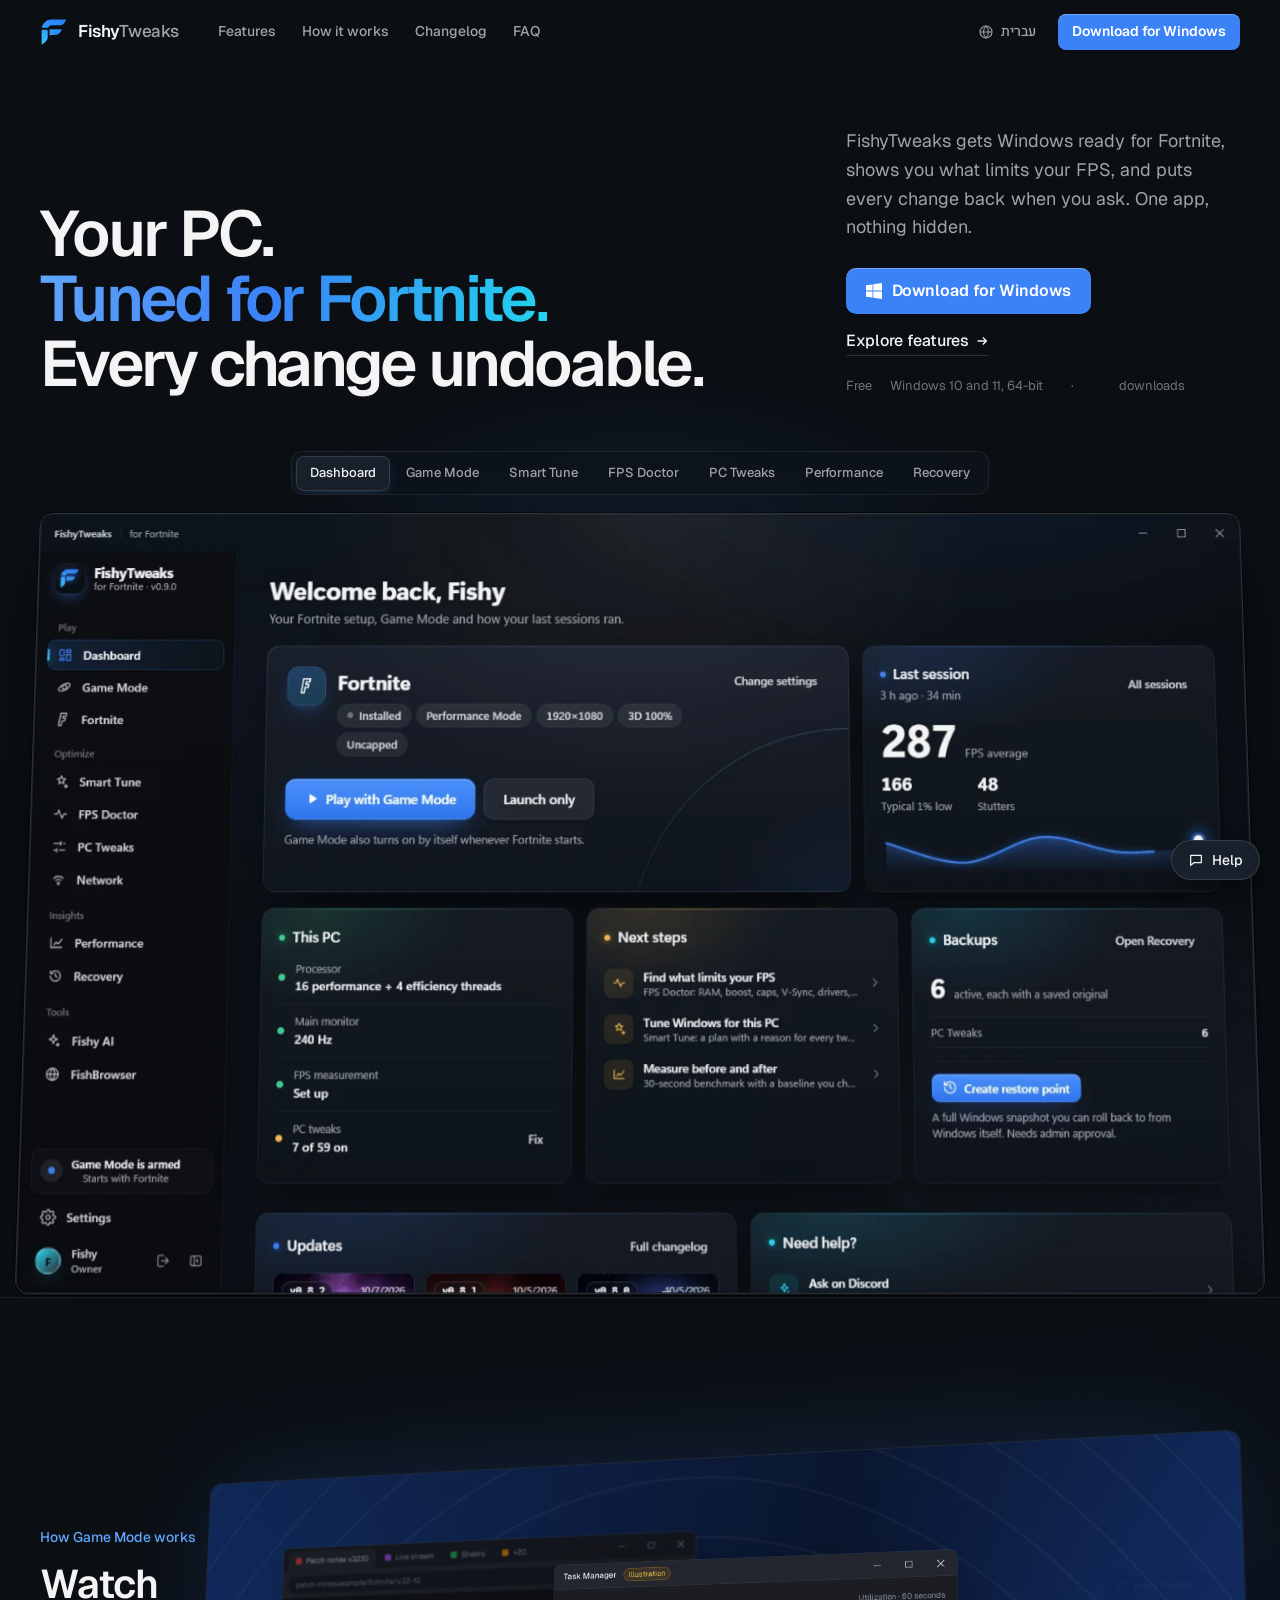
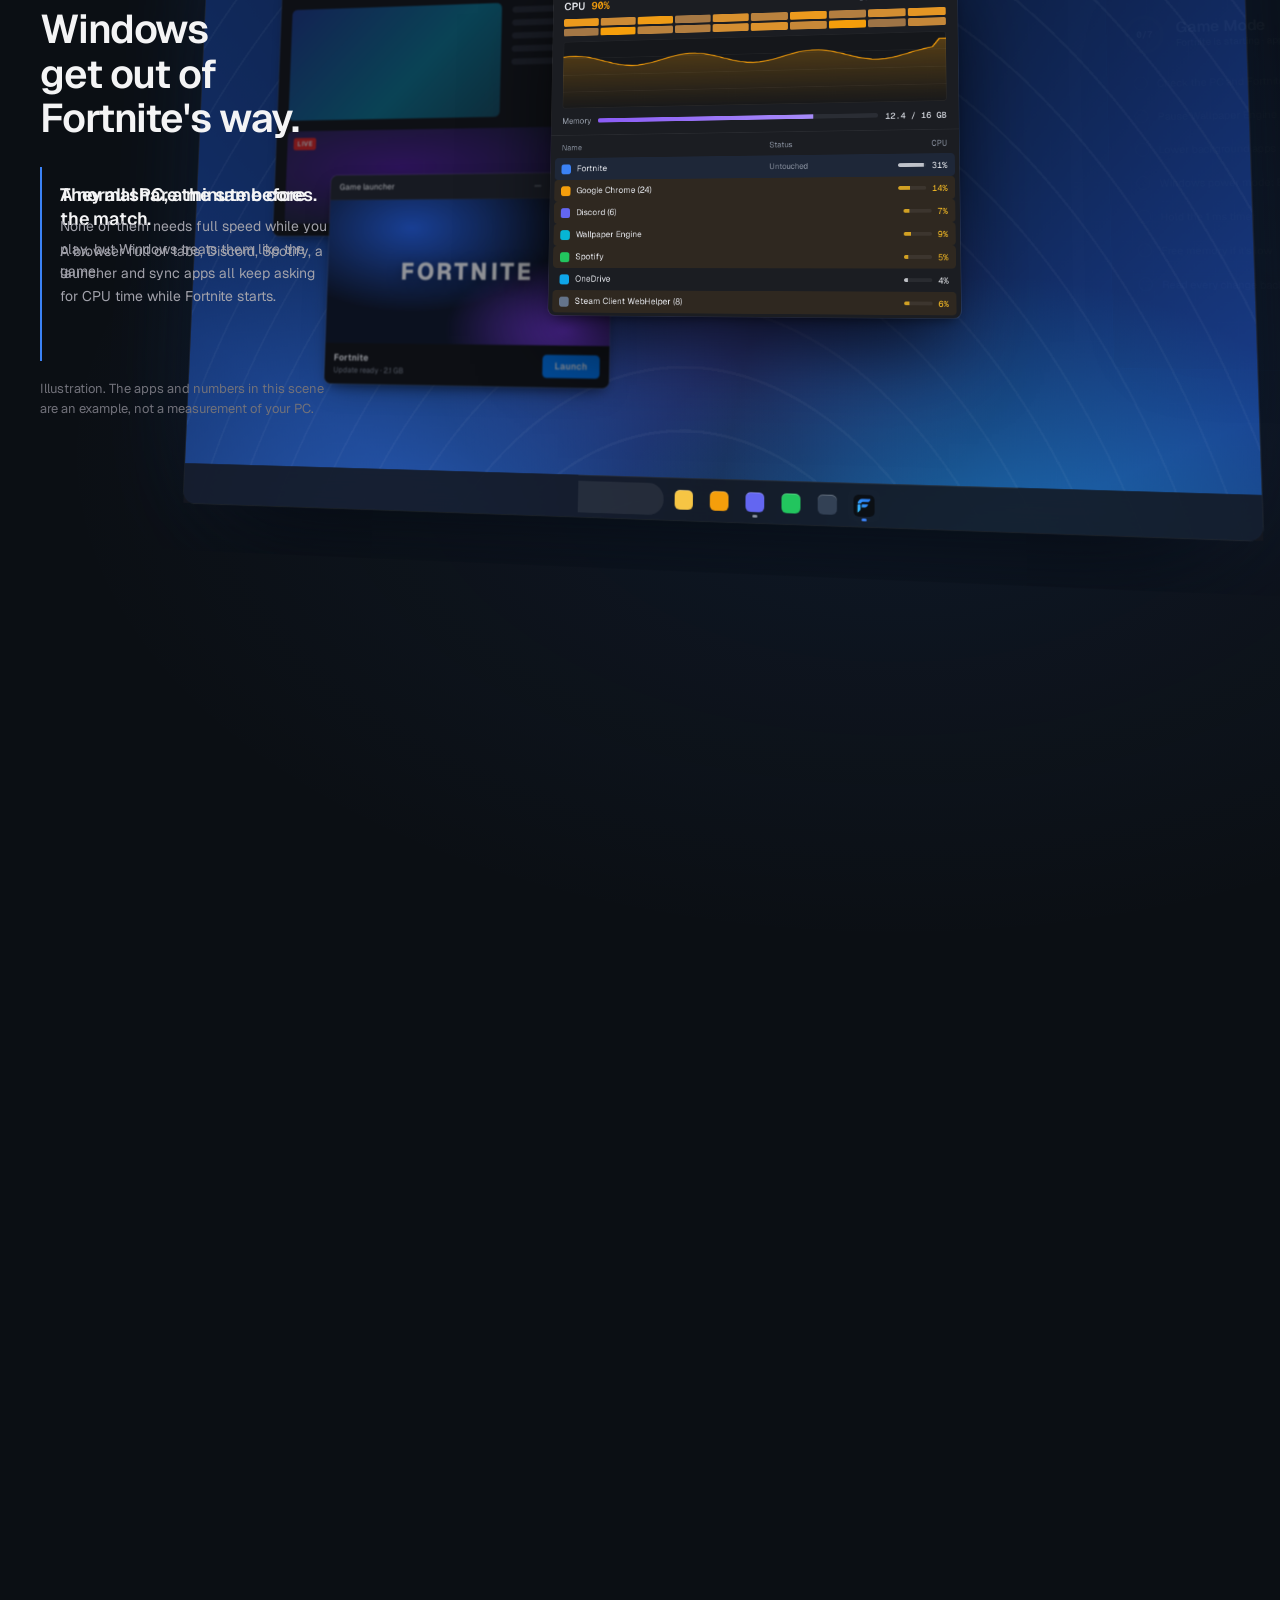
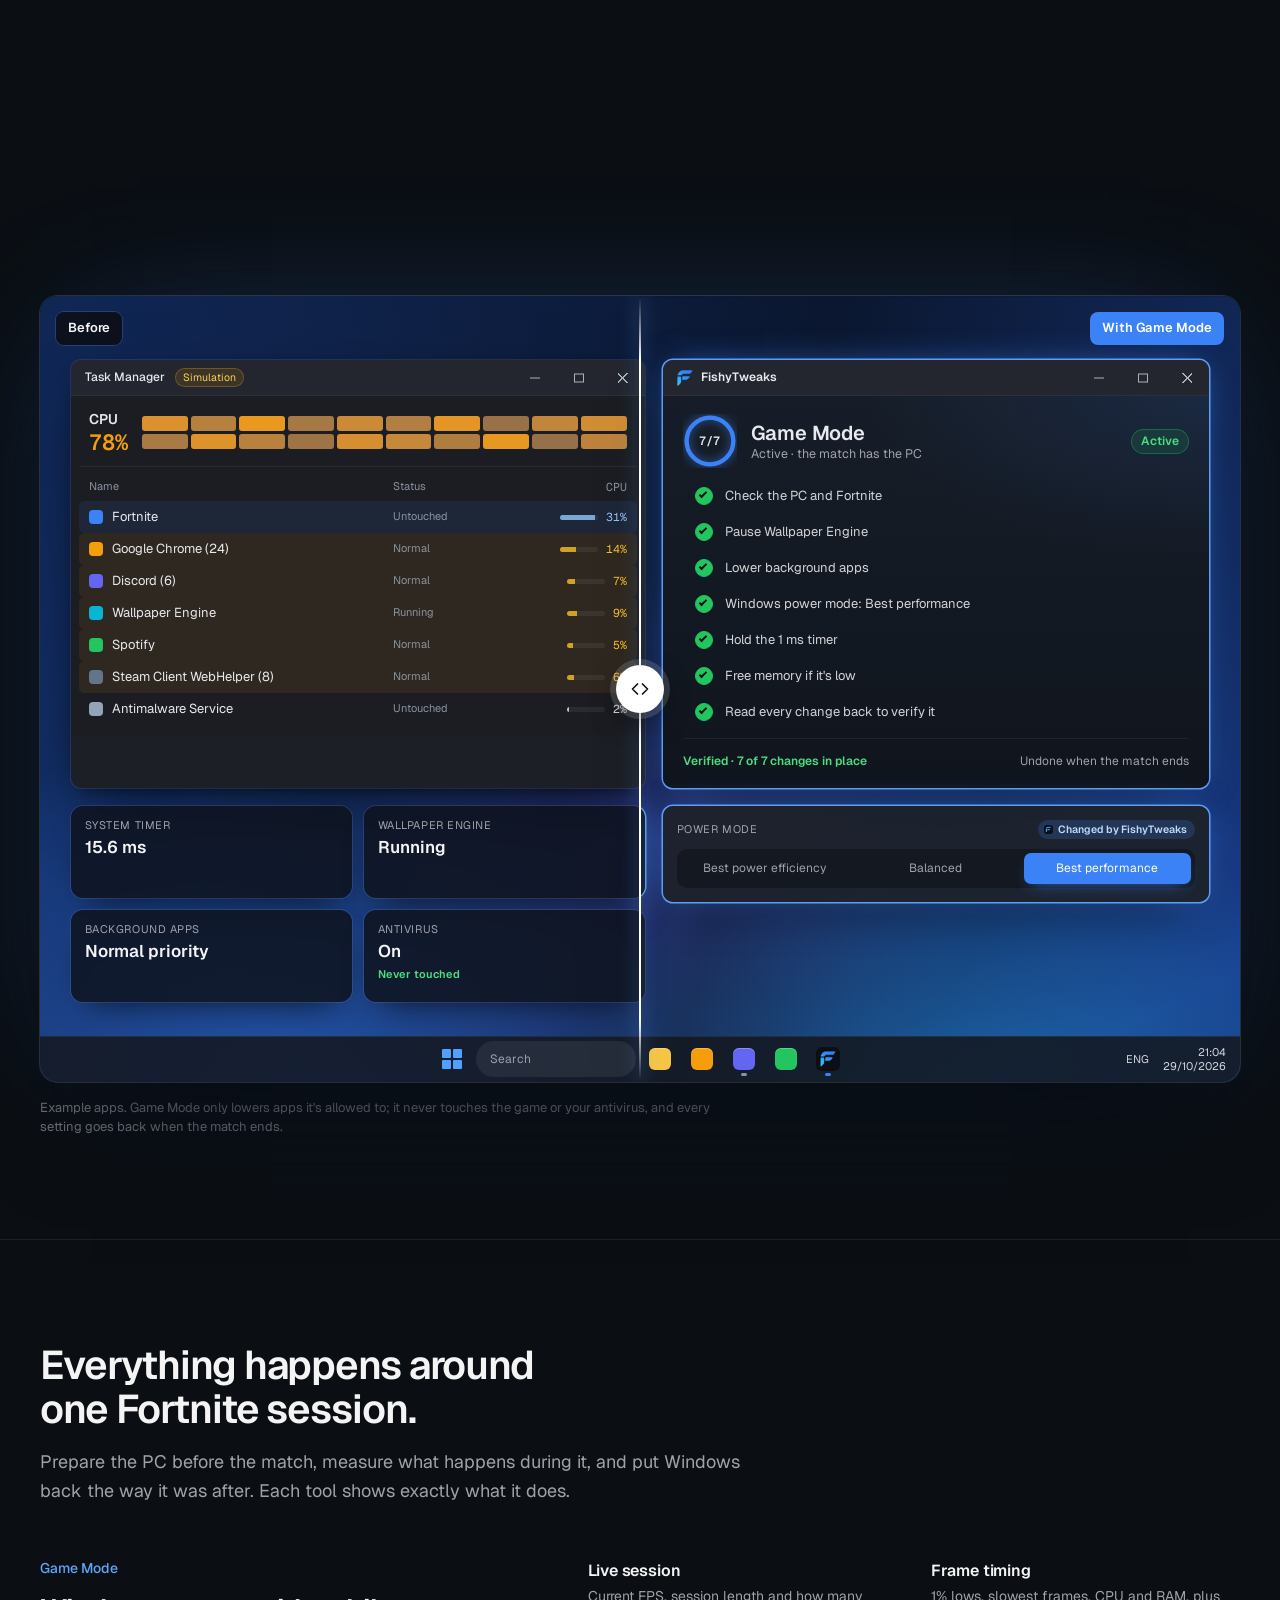
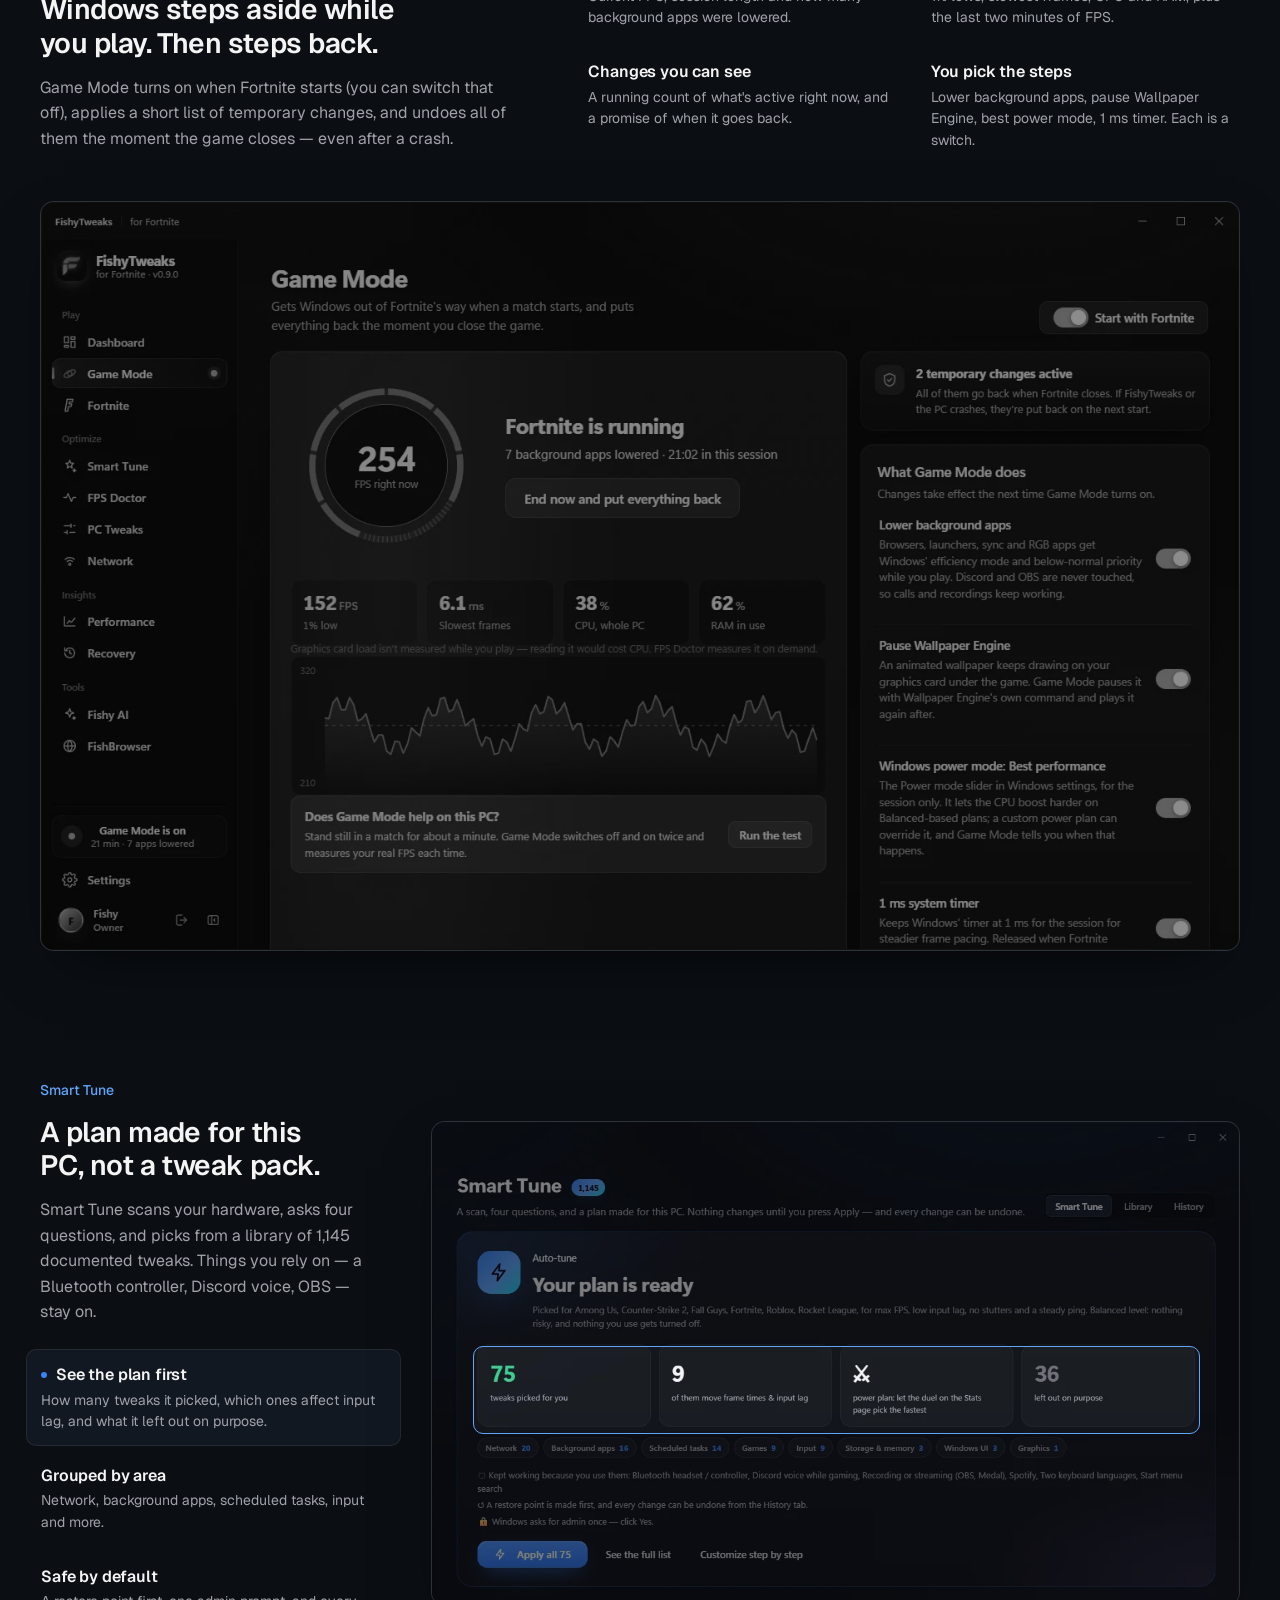
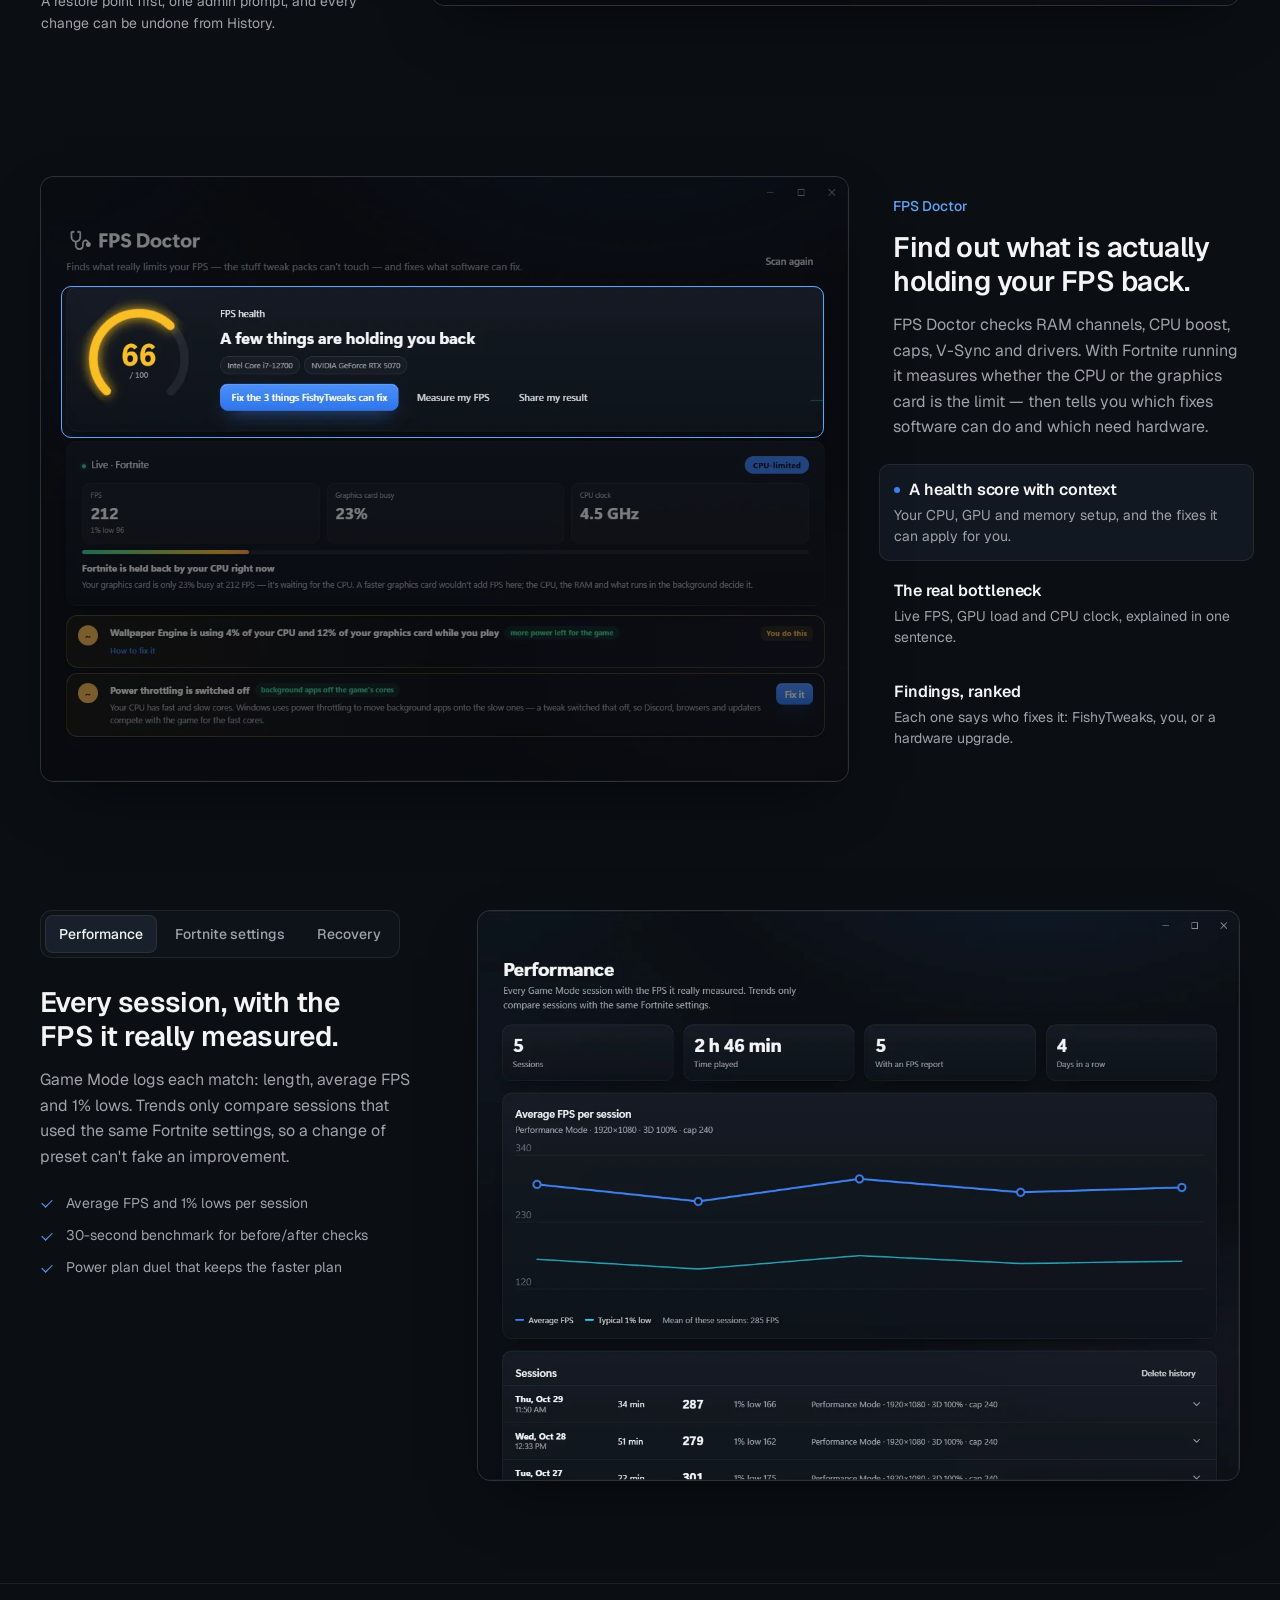
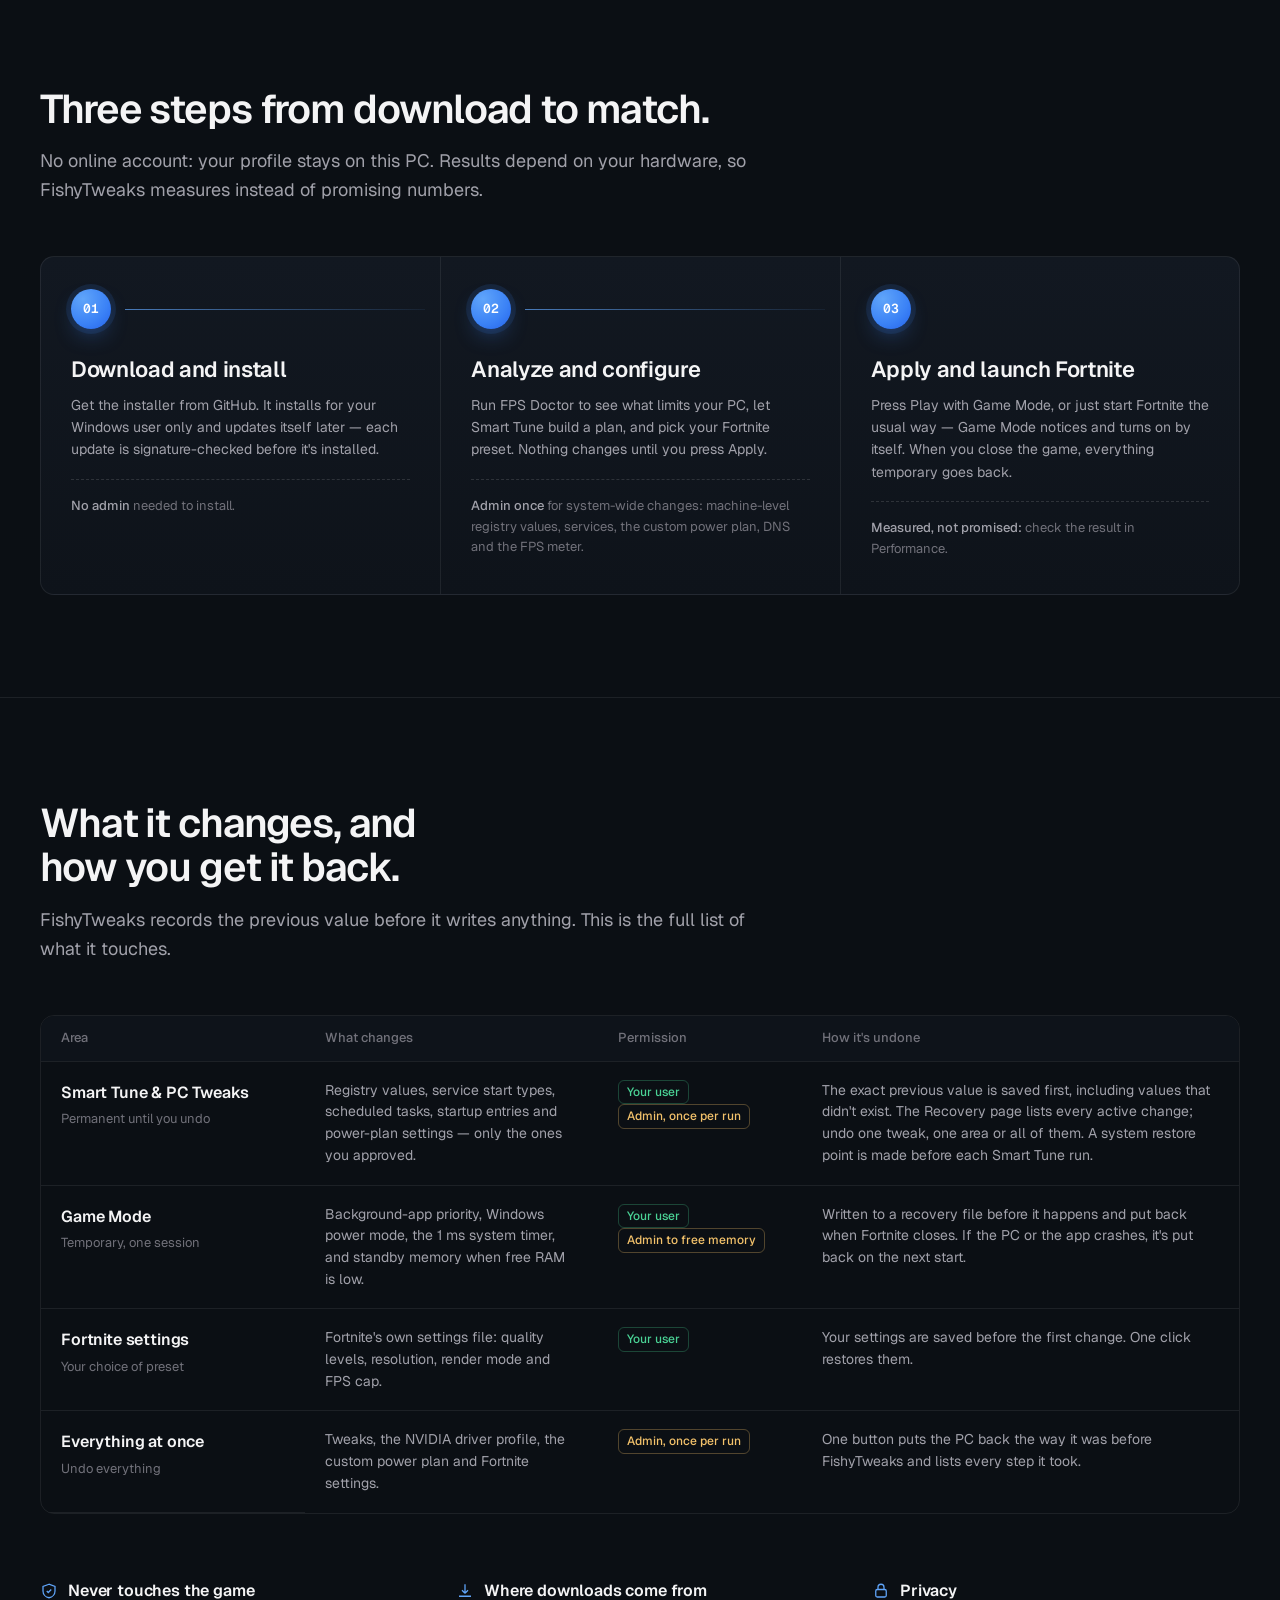
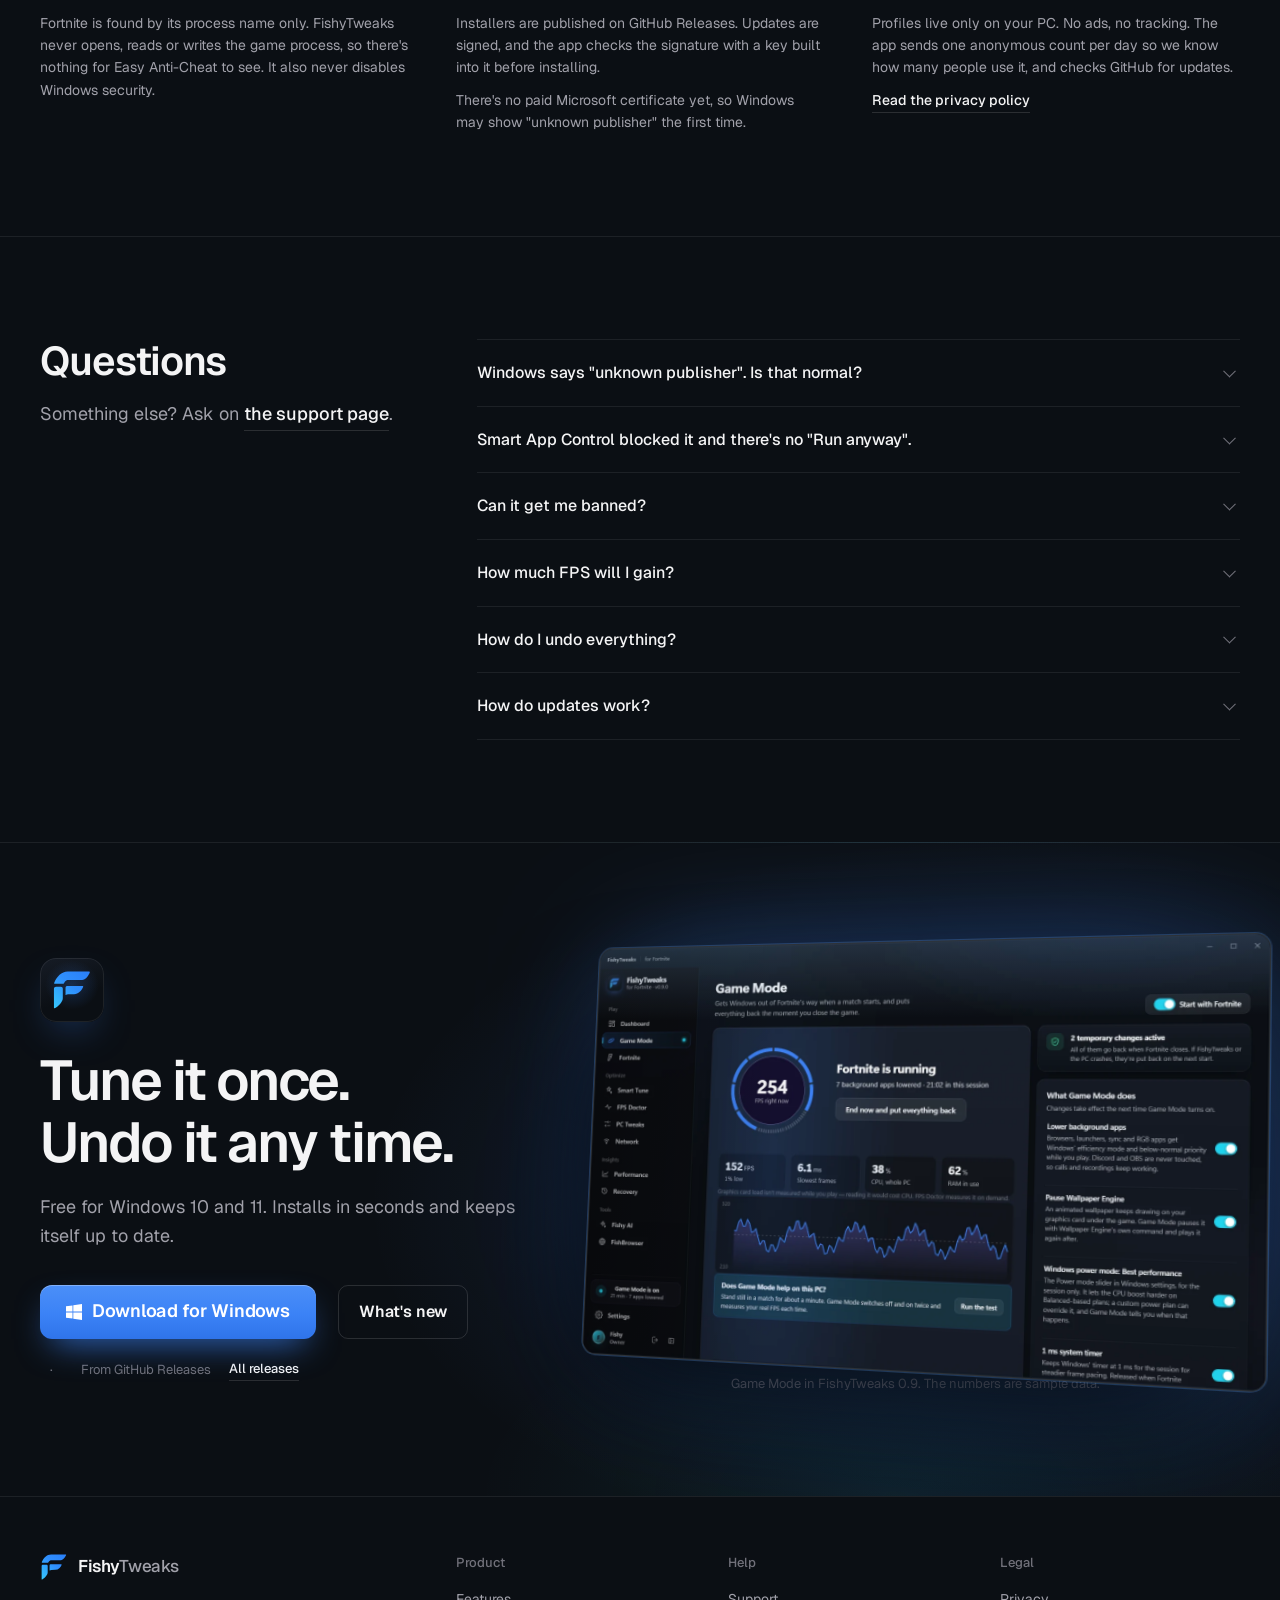
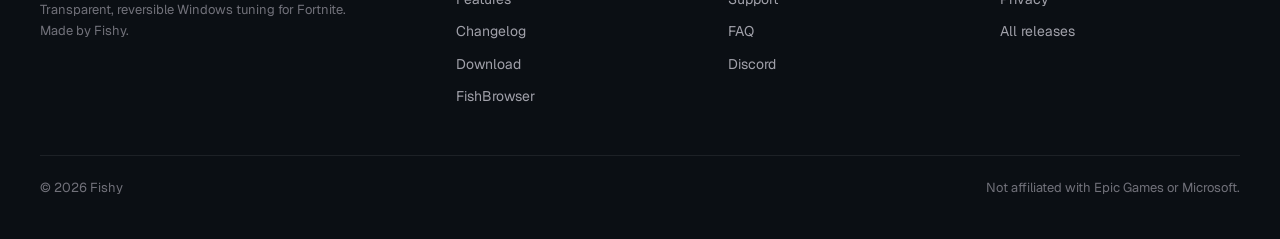
==== commit 23bccccd: "Update website" ====
--- a/index.html
+++ b/index.html
@@ -143,19 +143,6 @@
                   <a class="link xf-next" href="#compare"><span data-i18n="xf.next">Compare before and after</span><svg class="arrow" width="14" height="14" viewBox="0 0 16 16" fill="none" stroke="currentColor" stroke-width="1.6" aria-hidden="true"><path d="M8 3v10M4 9l4 4 4-4" /></svg></a>
                 </li>
               </ol>
-              <div class="xf-ctrl">
-                <button class="xf-play" type="button" aria-label="Play" data-play="Play" data-pause="Pause" data-replay="Replay" data-i18n-attr="data-play:xf.play;data-pause:xf.pause;data-replay:xf.replay">
-                  <svg class="i-pause" viewBox="0 0 16 16" fill="currentColor" aria-hidden="true"><rect x="3.5" y="2.5" width="3" height="11" rx="1" /><rect x="9.5" y="2.5" width="3" height="11" rx="1" /></svg>
-                  <svg class="i-play" viewBox="0 0 16 16" fill="currentColor" aria-hidden="true"><path d="M4.5 2.8v10.4a.8.8 0 0 0 1.2.7l8.3-5.2a.8.8 0 0 0 0-1.4L5.7 2.1a.8.8 0 0 0-1.2.7z" /></svg>
-                  <svg class="i-replay" viewBox="0 0 16 16" fill="none" stroke="currentColor" stroke-width="1.7" stroke-linecap="round" stroke-linejoin="round" aria-hidden="true"><path d="M2.5 8a5.5 5.5 0 1 0 1.7-4" /><path d="M2.5 2.5V6H6" /></svg>
-                </button>
-                <div class="xf-dots">
-                  <button type="button" class="on" aria-label="Step 1" data-i18n-attr="aria-label:xf.s1"></button>
-                  <button type="button" aria-label="Step 2" data-i18n-attr="aria-label:xf.s2"></button>
-                  <button type="button" aria-label="Step 3" data-i18n-attr="aria-label:xf.s3"></button>
-                  <button type="button" aria-label="Step 4" data-i18n-attr="aria-label:xf.s4"></button>
-                </div>
-              </div>
               <p class="fine xf-note" data-i18n="xf.note">Illustration. The apps and numbers in this scene are an example, not a measurement of your PC.</p>
             </div>
 
--- a/xform.css
+++ b/xform.css
@@ -88,83 +88,6 @@
   transform: none;
   pointer-events: auto;
 }
-/* playback: a play/pause/replay button and four step bars that fill like story segments */
-.xf-ctrl {
-  display: none;
-  align-items: center;
-  gap: 14px;
-  margin-top: 22px;
-}
-.xf.live .xf-ctrl {
-  display: flex;
-}
-.xf-play {
-  width: 38px;
-  height: 38px;
-  flex: none;
-  display: grid;
-  place-items: center;
-  border-radius: 50%;
-  color: var(--text);
-  background: rgba(255, 255, 255, 0.06);
-  box-shadow: inset 0 0 0 1px var(--line-2);
-  transition: background 0.2s, transform 0.12s;
-}
-.xf-play:hover {
-  background: rgba(255, 255, 255, 0.11);
-}
-.xf-play:active {
-  transform: scale(0.94);
-}
-.xf-play svg {
-  width: 15px;
-  height: 15px;
-  display: none;
-}
-.xf[data-state="playing"] .i-pause,
-.xf[data-state="paused"] .i-play,
-.xf[data-state="done"] .i-replay {
-  display: block;
-}
-.xf-dots {
-  display: flex;
-  flex: 1;
-  max-width: 260px;
-  gap: 6px;
-}
-.xf-dots button {
-  position: relative;
-  flex: 1;
-  height: 22px;
-  cursor: pointer;
-}
-.xf-dots button::before,
-.xf-dots button::after {
-  content: "";
-  position: absolute;
-  inset-inline: 0;
-  top: 50%;
-  height: 3px;
-  margin-top: -1.5px;
-  border-radius: 2px;
-  background: var(--line-2);
-}
-.xf-dots button::after {
-  background: var(--accent);
-  transform-origin: left;
-  transform: scaleX(var(--fill, 0));
-}
-[dir="rtl"] .xf-dots button::after {
-  transform-origin: right;
-}
-.xf-dots button:hover::before {
-  background: var(--line-3, rgba(255, 255, 255, 0.25));
-}
-.xf-dots button:focus-visible {
-  outline: 2px solid var(--accent-hi);
-  outline-offset: 2px;
-  border-radius: 4px;
-}
 .xf-note {
   margin-top: 18px;
   max-width: 44ch;
@@ -195,7 +118,6 @@
   position: absolute;
   inset: 0;
   transform-style: preserve-3d;
-  will-change: transform;
 }
 .xf-desk {
   position: absolute;
@@ -257,8 +179,6 @@
     0 calc(24px + var(--xf-z) * 0.14px) calc(60px + var(--xf-z) * 0.3px) -18px rgba(0, 0, 0, calc(0.6 + var(--xf-z) * 0.0012)),
     0 8px 18px -8px rgba(0, 0, 0, 0.6);
   transform-origin: 50% 50%;
-  will-change: transform, opacity;
-  backface-visibility: hidden;
 }
 .xf:not(.flat) .xf-browser,
 .xf:not(.flat) .xf-launch {
@@ -934,9 +854,7 @@
   .xf-note {
     margin-top: 8px;
   }
-  .xf.live .xf-ctrl {
-    margin-top: 10px;
-  }
+  
 }
 @media (max-width: 1000px) and (max-height: 760px) {
   .xf.live .xf-cap span {
@@ -1919,3 +1837,11 @@
     transition-delay: 0.34s;
   }
 }
+
+/* Sharp text: layers marked will-change are drawn once and then only moved, so text the camera has
+   zoomed into goes soft. The hint is on only while the scene is moving; when it rests, the browser
+   redraws everything at its real size. */
+.xf.moving .xf-cam,
+.xf.moving .xf-win {
+  will-change: transform, opacity;
+}
